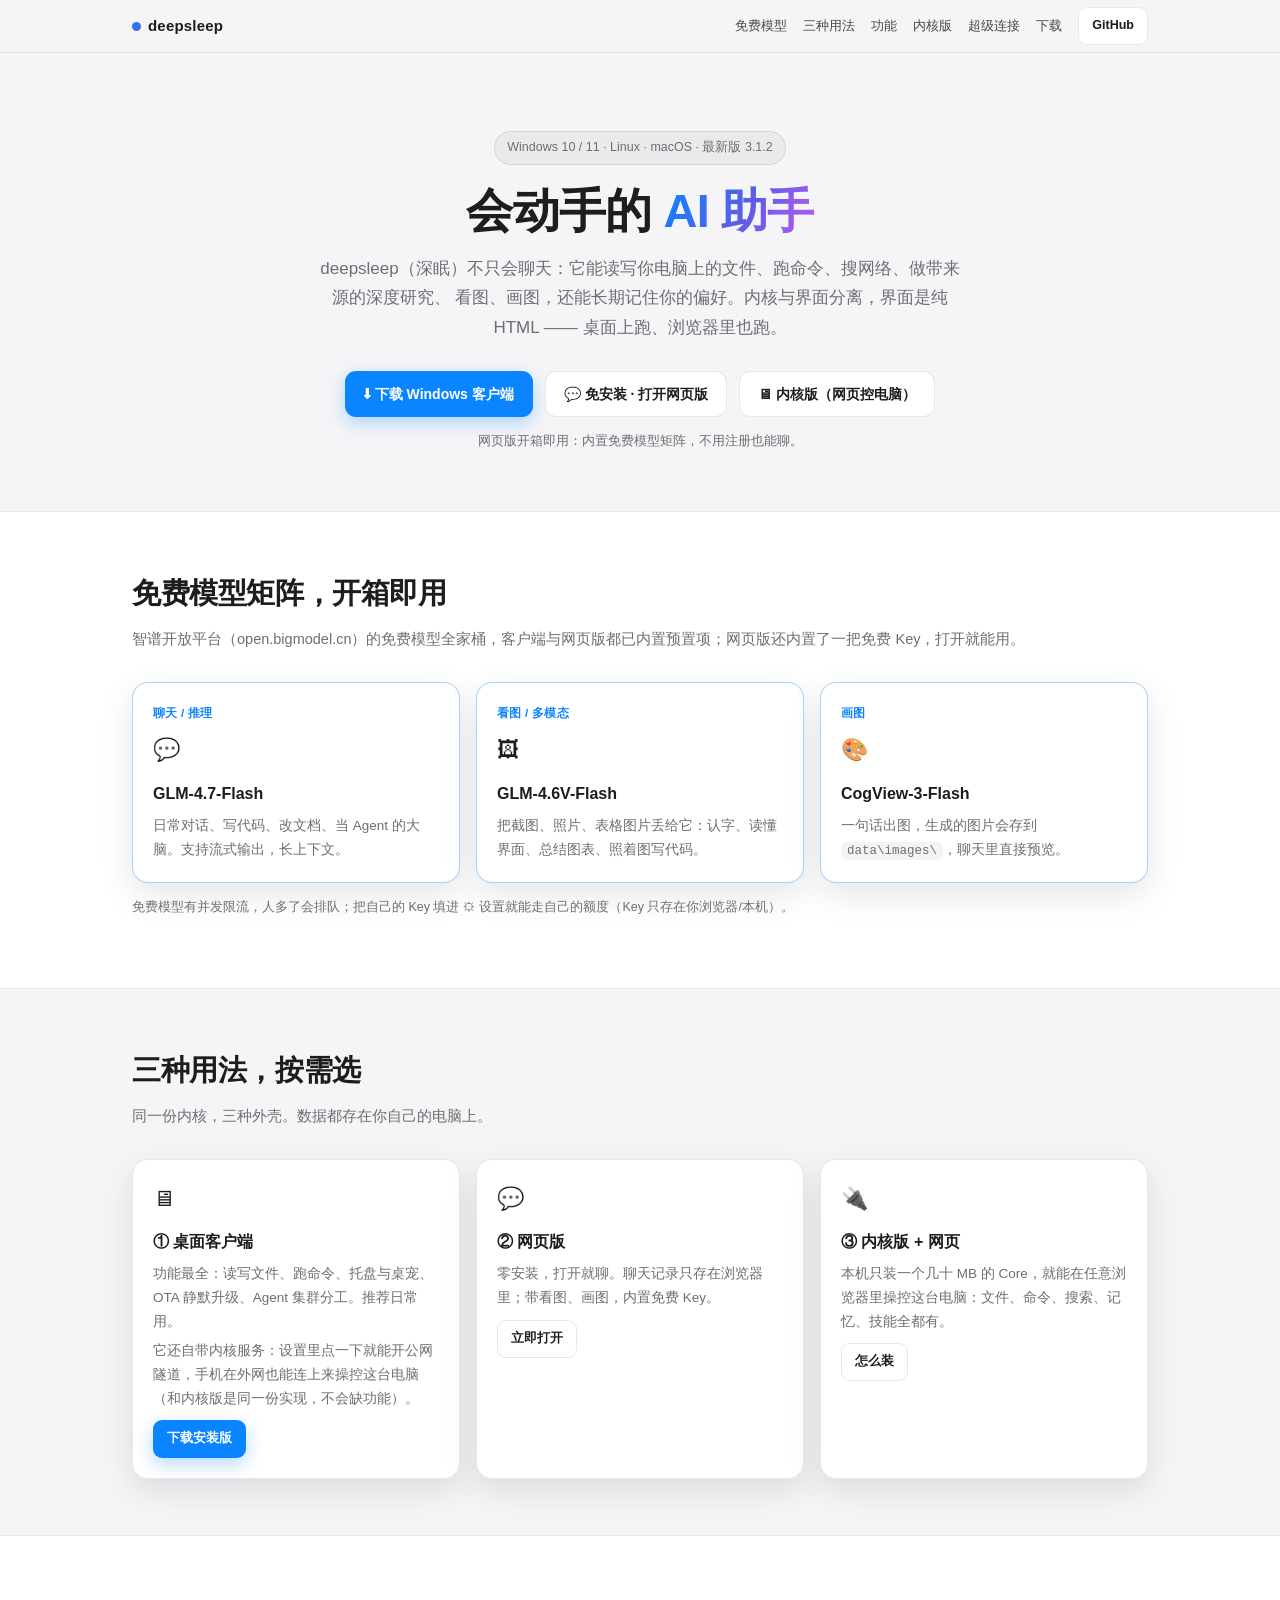
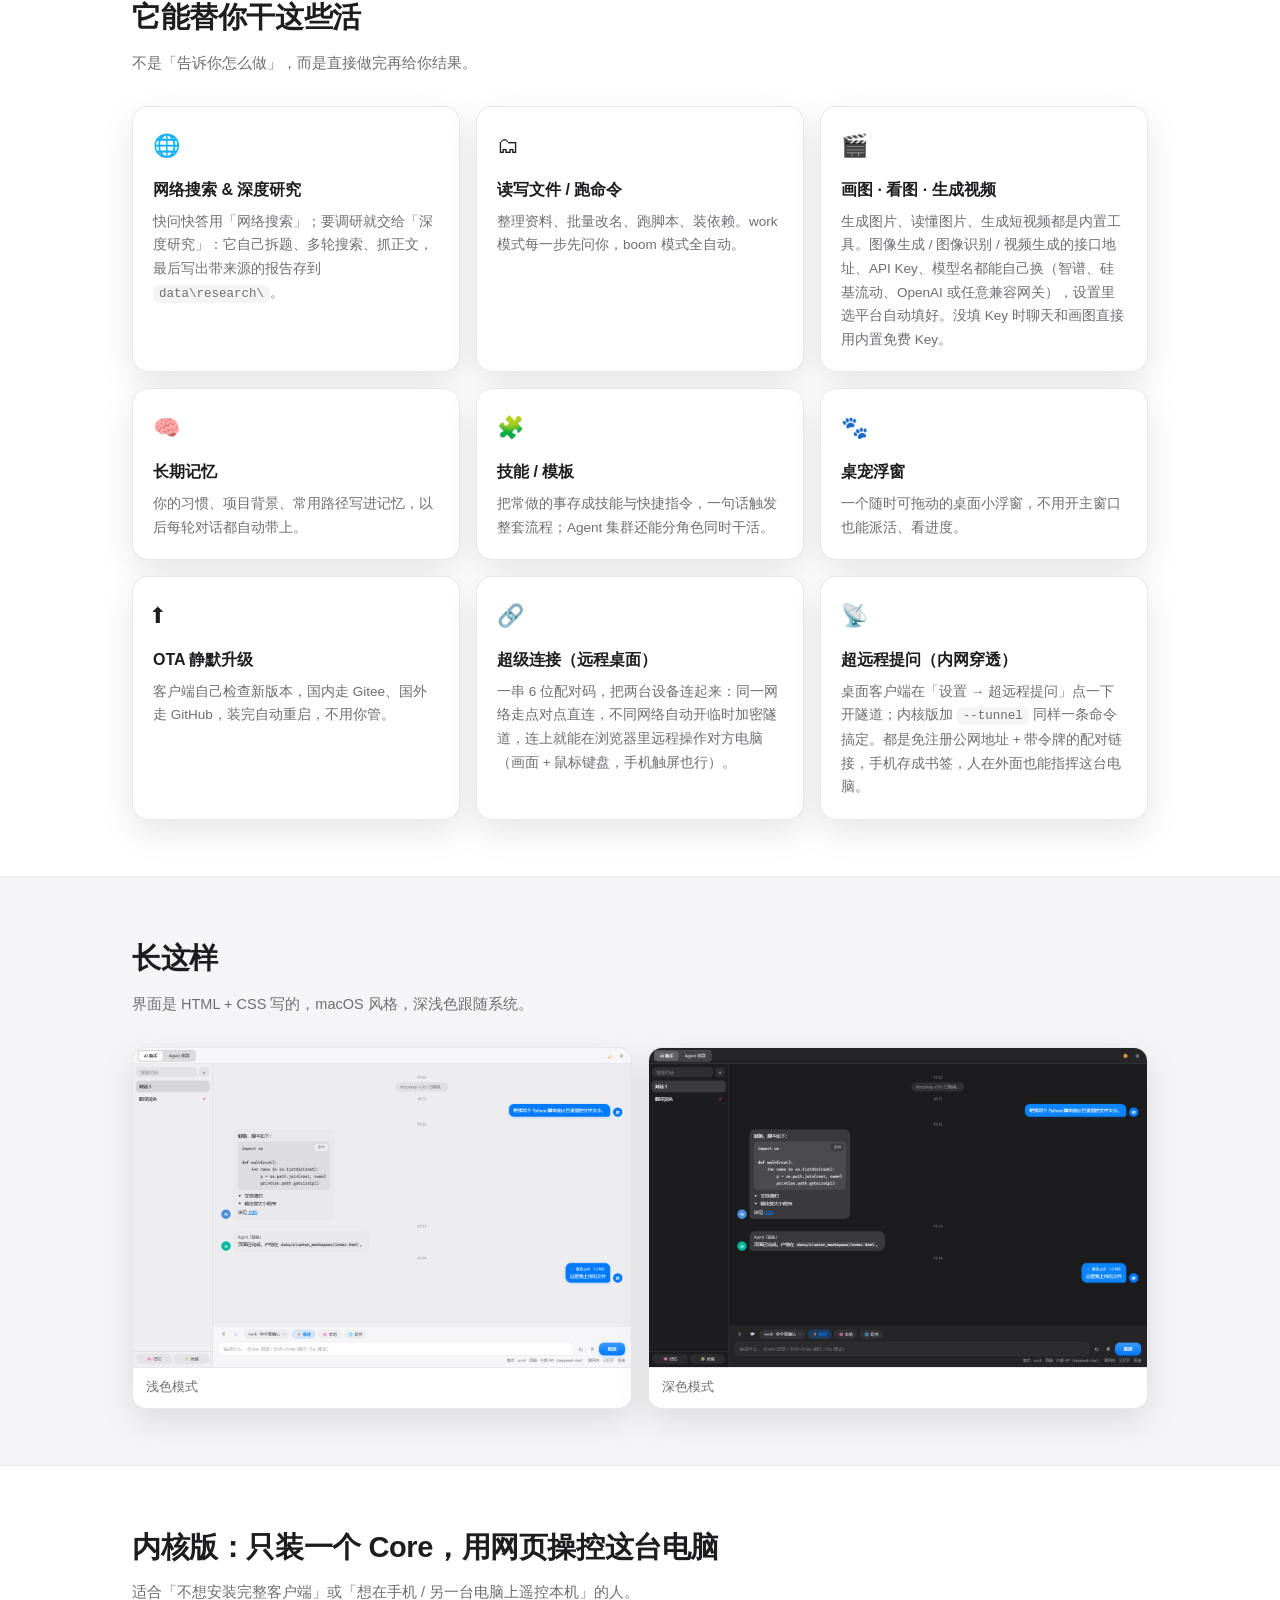
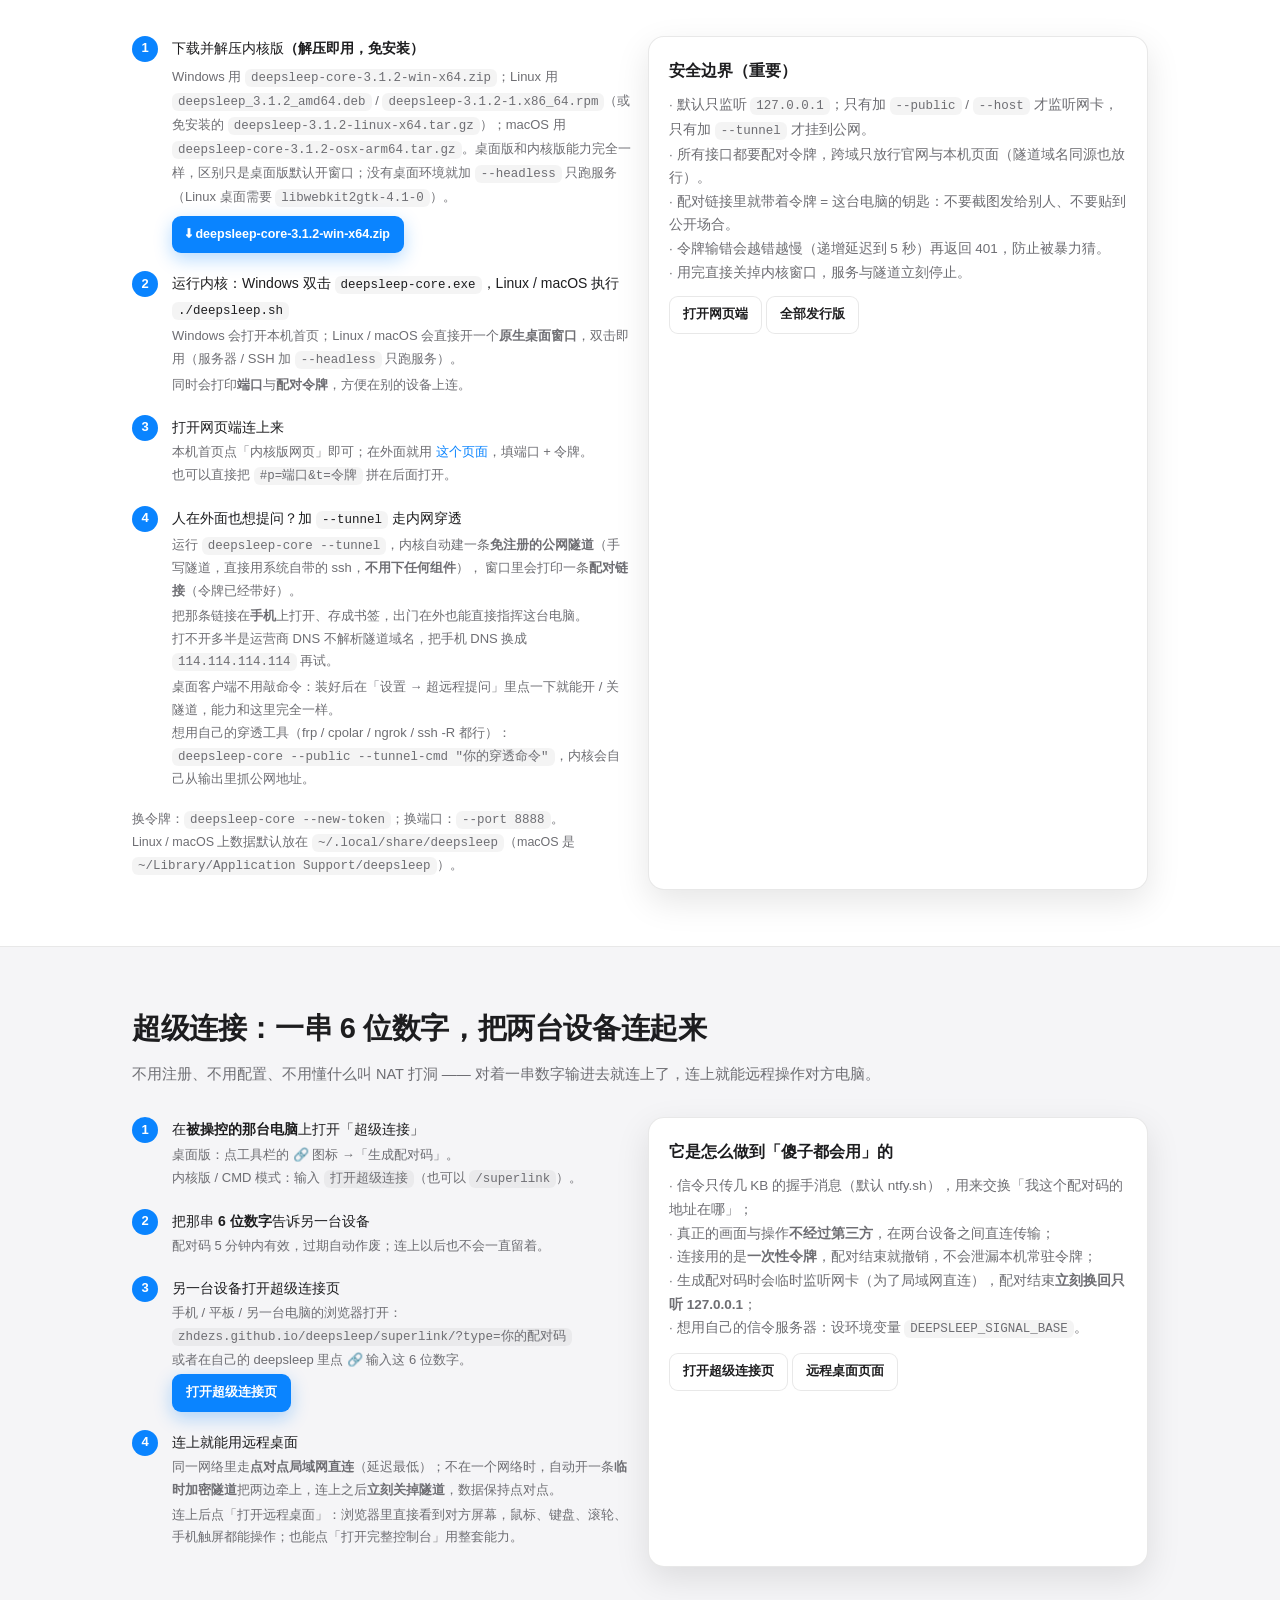
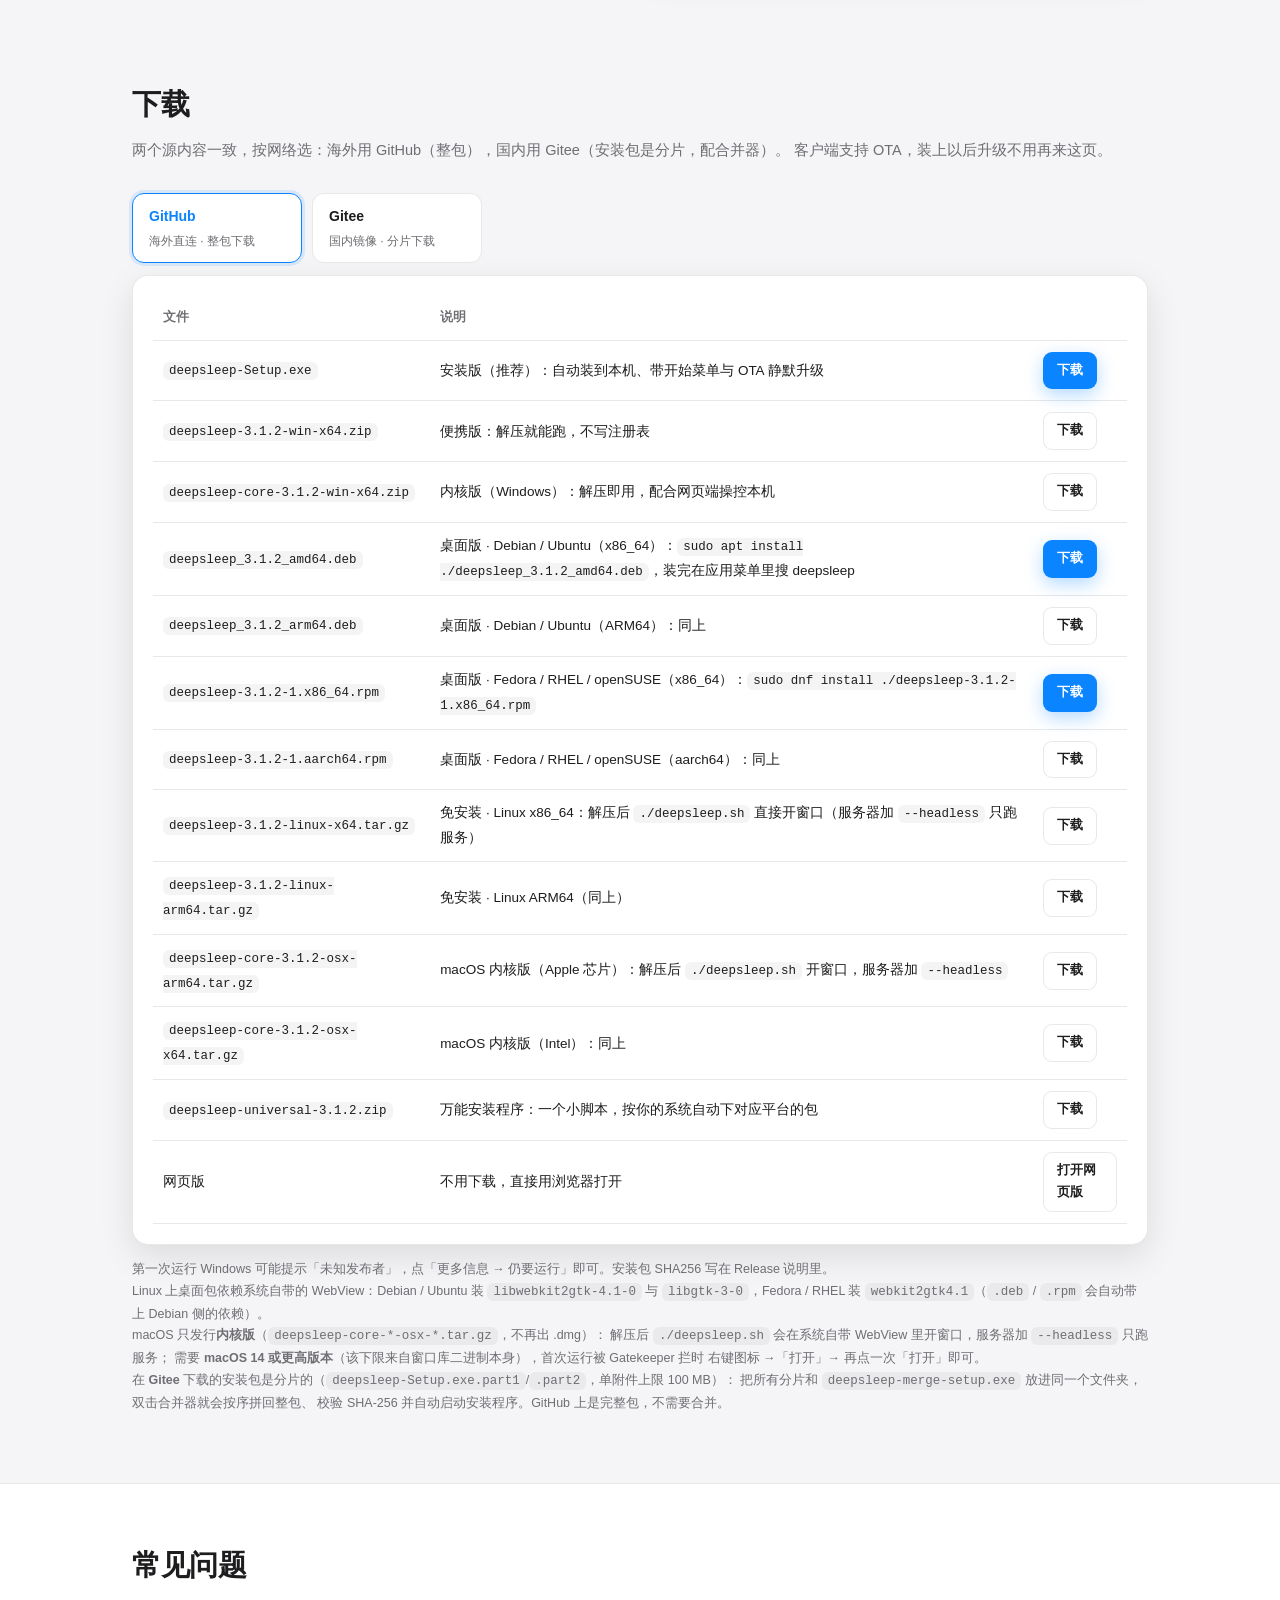
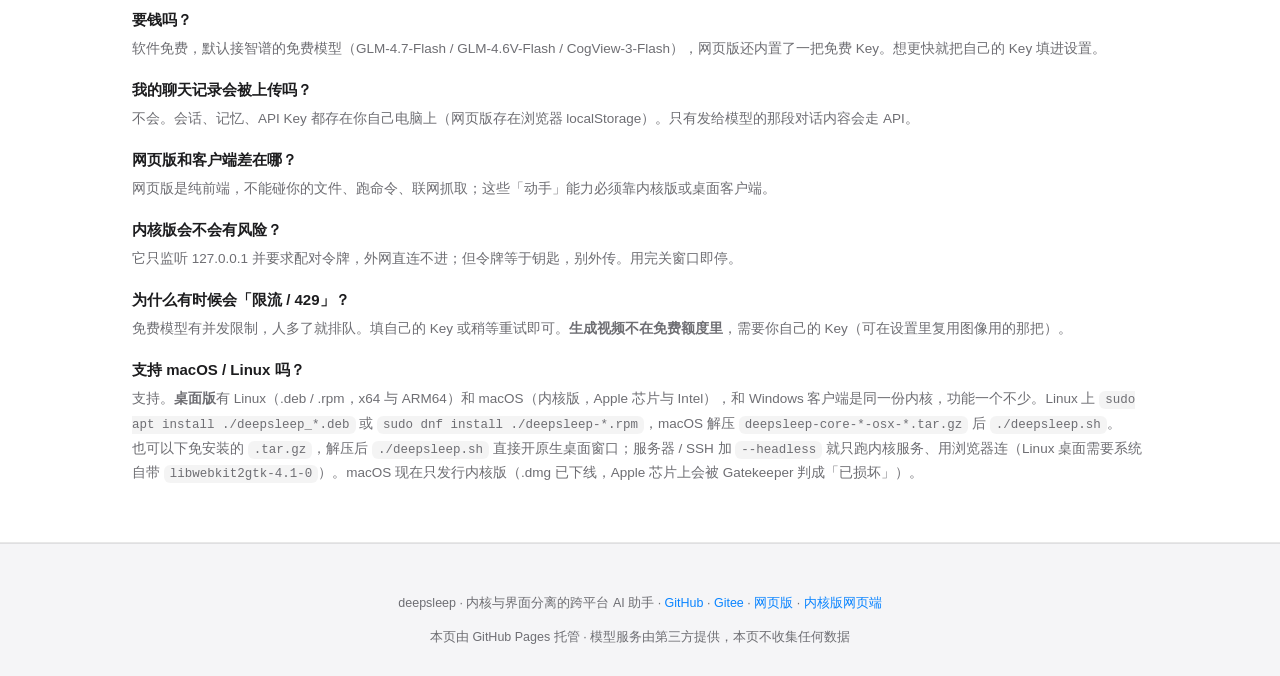
==== web/index.html @ 97fe242f "release: 3.1.2" ====
<!DOCTYPE html>
<html lang="zh-CN">
<head>
<meta charset="utf-8">
<meta name="viewport" content="width=device-width, initial-scale=1">
<title>deepsleep · 会动手的 AI 助手</title>
<meta name="description" content="deepsleep（深眠）—— 能读写文件、跑命令、搜网络、做深度研究、看图、画图的 Windows AI 助手。桌面客户端 / 免安装网页版 / 内核版控电脑，三种用法。">
<meta name="keywords" content="deepsleep,AI 助手,Agent,GLM-4.7-Flash,GLM-4.6V-Flash,CogView-3-Flash,免费大模型">
<link rel="icon" href="data:image/svg+xml,%3Csvg xmlns='http://www.w3.org/2000/svg' viewBox='0 0 32 32'%3E%3Ccircle cx='16' cy='16' r='13' fill='%230a84ff'/%3E%3C/svg%3E">
<meta property="og:title" content="deepsleep · 会动手的 AI 助手">
<meta property="og:description" content="桌面客户端 / 免安装网页版 / 内核版控电脑。内置免费模型矩阵：GLM-4.7-Flash 聊天、GLM-4.6V-Flash 看图、CogView-3-Flash 画图。">
<meta property="og:type" content="website">
</head>
<body>
<style>:root{
  --bg:#f5f5f7; --card:#ffffff; --fg:#1d1d1f; --muted:#6e6e73; --line:rgba(0,0,0,.09);
  --blue:#0a84ff; --blue2:#0071e3; --shadow:0 12px 34px rgba(0,0,0,.10); --hover:rgba(0,0,0,.045);
}
@media (prefers-color-scheme: dark){
  :root{ --bg:#000000; --card:#1c1c1e; --fg:#f5f5f7; --muted:#98989d; --line:rgba(255,255,255,.12);
         --shadow:0 14px 40px rgba(0,0,0,.55); --hover:rgba(255,255,255,.07); }
}
*{box-sizing:border-box}
html{scroll-behavior:smooth}
body{margin:0;background:var(--bg);color:var(--fg);
  font:15px/1.75 -apple-system,BlinkMacSystemFont,"SF Pro SC","PingFang SC","Segoe UI","Microsoft YaHei",sans-serif;
  -webkit-font-smoothing:antialiased}
a{color:var(--blue);text-decoration:none}
a:hover{text-decoration:underline}
.wrap{max-width:1060px;margin:0 auto;padding:0 22px}
nav{position:sticky;top:0;z-index:20;background:rgba(245,245,247,.78);backdrop-filter:saturate(180%) blur(20px);
  border-bottom:1px solid var(--line)}
@media (prefers-color-scheme: dark){nav{background:rgba(0,0,0,.72)}}
nav .wrap{display:flex;align-items:center;gap:16px;height:52px}
.logo{font-weight:700;letter-spacing:.2px;font-size:15px;display:flex;align-items:center;gap:7px}
.logo i{width:9px;height:9px;border-radius:50%;background:linear-gradient(135deg,#0a84ff,#5e5ce6);display:inline-block}
nav .sp{flex:1}
nav a.lnk{color:var(--fg);font-size:13px;opacity:.8}
nav a.lnk:hover{opacity:1;text-decoration:none}
.btn{display:inline-flex;align-items:center;gap:7px;padding:10px 18px;border-radius:11px;font-size:14px;font-weight:600;
  border:1px solid transparent;cursor:pointer;text-decoration:none!important}
.btn.pri{background:var(--blue);color:#fff;box-shadow:0 6px 18px rgba(10,132,255,.30)}
.btn.pri:hover{background:var(--blue2)}
.btn.gho{background:var(--card);color:var(--fg);border-color:var(--line)}
.btn.gho:hover{background:var(--hover)}
.btn.sm{padding:7px 13px;font-size:12.5px;border-radius:9px}
header.hero{padding:78px 0 58px;text-align:center}
.badge{display:inline-block;padding:5px 12px;border-radius:999px;background:var(--hover);color:var(--muted);font-size:12.5px;
  border:1px solid var(--line);margin-bottom:20px}
h1{font-size:47px;line-height:1.12;margin:0 0 16px;letter-spacing:-.8px}
h1 em{font-style:normal;background:linear-gradient(120deg,#0a84ff,#5e5ce6 55%,#bf5af2);-webkit-background-clip:text;
  background-clip:text;color:transparent}
.lead{font-size:17px;color:var(--muted);max-width:640px;margin:0 auto 28px}
.cta{display:flex;gap:12px;justify-content:center;flex-wrap:wrap}
.hint{margin-top:14px;font-size:12.5px;color:var(--muted)}
section{padding:56px 0}
section.alt{background:var(--card);border-top:1px solid var(--line);border-bottom:1px solid var(--line)}
h2{font-size:29px;margin:0 0 8px;letter-spacing:-.4px}
.sub{color:var(--muted);margin:0 0 30px;font-size:14.5px}
.grid{display:grid;gap:16px}
.g3{grid-template-columns:repeat(3,1fr)}
.g2{grid-template-columns:repeat(2,1fr)}
@media (max-width:820px){.g3,.g2{grid-template-columns:1fr}h1{font-size:33px}section{padding:40px 0}}
.card{background:var(--card);border:1px solid var(--line);border-radius:16px;padding:20px;box-shadow:var(--shadow)}
.card h3{margin:0 0 6px;font-size:16px}
.card p{margin:0;color:var(--muted);font-size:13.5px}
.card .tag{font-size:11.5px;color:var(--blue);font-weight:600;letter-spacing:.3px;display:block;margin-bottom:8px}
.ico{font-size:22px;display:block;margin-bottom:10px}
.free .card{border-color:rgba(10,132,255,.35)}
.step{display:flex;gap:14px;align-items:flex-start;margin-bottom:18px}
.step b.n{flex:0 0 26px;height:26px;border-radius:50%;background:var(--blue);color:#fff;font-size:13px;
  display:flex;align-items:center;justify-content:center}
.step div{font-size:14px}
.step p{margin:2px 0 0;color:var(--muted);font-size:13px}
.shots{display:grid;grid-template-columns:1fr 1fr;gap:16px}
@media (max-width:820px){.shots{grid-template-columns:1fr}}
.shots figure{margin:0;background:var(--card);border:1px solid var(--line);border-radius:14px;overflow:hidden;box-shadow:var(--shadow)}
.shots img{width:100%;display:block}
.shots figcaption{padding:9px 13px;font-size:12.5px;color:var(--muted);border-top:1px solid var(--line)}
dl.faq{margin:0}
dl.faq dt{font-weight:600;margin-top:16px}
dl.faq dd{margin:4px 0 0;color:var(--muted);font-size:13.5px}
footer{padding:36px 0 54px;color:var(--muted);font-size:12.5px;text-align:center;border-top:1px solid var(--line)}
code{font-family:ui-monospace,SFMono-Regular,Consolas,monospace;background:var(--hover);padding:2px 6px;border-radius:6px;font-size:12.5px}
table.dl{width:100%;border-collapse:collapse;font-size:13.5px}
table.dl td,table.dl th{text-align:left;padding:11px 10px;border-bottom:1px solid var(--line);vertical-align:middle}
table.dl th{color:var(--muted);font-weight:600;font-size:12.5px}
/* 下载源切换：GitHub / Gitee */
.srcpick{display:flex;gap:10px;margin:14px 0 12px;flex-wrap:wrap}
.srcpick .src{display:flex;flex-direction:column;gap:2px;padding:10px 16px;border:1px solid var(--line);
  border-radius:12px;cursor:pointer;background:var(--card,transparent);min-width:170px;transition:.15s}
.srcpick .src b{font-size:14px}
.srcpick .src span{font-size:12px;color:var(--muted)}
.srcpick .src.on{border-color:var(--blue,#007AFF);box-shadow:0 0 0 3px rgba(0,122,255,.12)}
.srcpick .src.on b{color:var(--blue,#007AFF)}</style>
</head>
<body>

<nav><div class="wrap">
  <span class="logo"><i></i>deepsleep</span>
  <span class="sp"></span>
  <a class="lnk" href="#free">免费模型</a>
  <a class="lnk" href="#ways">三种用法</a>
  <a class="lnk" href="#features">功能</a>
  <a class="lnk" href="#core">内核版</a>
  <a class="lnk" href="#superlink">超级连接</a>
  <a class="lnk" href="#download">下载</a>
  <a class="btn gho sm" href="https://github.com/zhdezs/deepsleep" target="_blank" rel="noreferrer">GitHub</a>
</div></nav>

<header class="hero"><div class="wrap">
  <div class="badge">Windows 10 / 11 · Linux · macOS · 最新版 3.1.2</div>
  <h1>会动手的 <em>AI 助手</em></h1>
  <p class="lead">deepsleep（深眠）不只会聊天：它能读写你电脑上的文件、跑命令、搜网络、做带来源的深度研究、
     看图、画图，还能长期记住你的偏好。内核与界面分离，界面是纯 HTML —— 桌面上跑、浏览器里也跑。</p>
  <div class="cta">
    <a class="btn pri" href="#download">⬇ 下载 Windows 客户端</a>
    <a class="btn gho" href="app/">💬 免安装 · 打开网页版</a>
    <a class="btn gho" href="#core">🖥 内核版（网页控电脑）</a>
  </div>
  <div class="hint">网页版开箱即用：内置免费模型矩阵，不用注册也能聊。</div>
</div></header>

<section id="free" class="alt"><div class="wrap">
  <h2>免费模型矩阵，开箱即用</h2>
  <p class="sub">智谱开放平台（open.bigmodel.cn）的免费模型全家桶，客户端与网页版都已内置预置项；网页版还内置了一把免费 Key，打开就能用。</p>
  <div class="grid g3 free">
    <div class="card"><span class="tag">聊天 / 推理</span><span class="ico">💬</span>
      <h3>GLM-4.7-Flash</h3>
      <p>日常对话、写代码、改文档、当 Agent 的大脑。支持流式输出，长上下文。</p></div>
    <div class="card"><span class="tag">看图 / 多模态</span><span class="ico">🖼</span>
      <h3>GLM-4.6V-Flash</h3>
      <p>把截图、照片、表格图片丢给它：认字、读懂界面、总结图表、照着图写代码。</p></div>
    <div class="card"><span class="tag">画图</span><span class="ico">🎨</span>
      <h3>CogView-3-Flash</h3>
      <p>一句话出图，生成的图片会存到 <code>data\images\</code>，聊天里直接预览。</p></div>
  </div>
  <p class="hint">免费模型有并发限流，人多了会排队；把自己的 Key 填进 ⚙ 设置就能走自己的额度（Key 只存在你浏览器/本机）。</p>
</div></section>

<section id="ways"><div class="wrap">
  <h2>三种用法，按需选</h2>
  <p class="sub">同一份内核，三种外壳。数据都存在你自己的电脑上。</p>
  <div class="grid g3">
    <div class="card"><span class="ico">🖥</span><h3>① 桌面客户端</h3>
      <p>功能最全：读写文件、跑命令、托盘与桌宠、OTA 静默升级、Agent 集群分工。推荐日常用。</p>
      <p style="margin-top:6px">它还自带内核服务：设置里点一下就能开公网隧道，手机在外网也能连上来操控这台电脑（和内核版是同一份实现，不会缺功能）。</p>
      <p style="margin-top:10px"><a class="btn pri sm" href="#download">下载安装版</a></p></div>
    <div class="card"><span class="ico">💬</span><h3>② 网页版</h3>
      <p>零安装，打开就聊。聊天记录只存在浏览器里；带看图、画图，内置免费 Key。</p>
      <p style="margin-top:10px"><a class="btn gho sm" href="app/">立即打开</a></p></div>
    <div class="card"><span class="ico">🔌</span><h3>③ 内核版 + 网页</h3>
      <p>本机只装一个几十 MB 的 Core，就能在任意浏览器里操控这台电脑：文件、命令、搜索、记忆、技能全都有。</p>
      <p style="margin-top:10px"><a class="btn gho sm" href="#core">怎么装</a></p></div>
  </div>
</div></section>

<section id="features" class="alt"><div class="wrap">
  <h2>它能替你干这些活</h2>
  <p class="sub">不是「告诉你怎么做」，而是直接做完再给你结果。</p>
  <div class="grid g3">
    <div class="card"><span class="ico">🌐</span><h3>网络搜索 &amp; 深度研究</h3>
      <p>快问快答用「网络搜索」；要调研就交给「深度研究」：它自己拆题、多轮搜索、抓正文，最后写出带来源的报告存到 <code>data\research\</code>。</p></div>
    <div class="card"><span class="ico">🗂</span><h3>读写文件 / 跑命令</h3>
      <p>整理资料、批量改名、跑脚本、装依赖。work 模式每一步先问你，boom 模式全自动。</p></div>
    <div class="card"><span class="ico">🎬</span><h3>画图 · 看图 · 生成视频</h3>
      <p>生成图片、读懂图片、生成短视频都是内置工具。图像生成 / 图像识别 / 视频生成的接口地址、API Key、模型名都能自己换（智谱、硅基流动、OpenAI 或任意兼容网关），设置里选平台自动填好。没填 Key 时聊天和画图直接用内置免费 Key。</p></div>
    <div class="card"><span class="ico">🧠</span><h3>长期记忆</h3>
      <p>你的习惯、项目背景、常用路径写进记忆，以后每轮对话都自动带上。</p></div>
    <div class="card"><span class="ico">🧩</span><h3>技能 / 模板</h3>
      <p>把常做的事存成技能与快捷指令，一句话触发整套流程；Agent 集群还能分角色同时干活。</p></div>
    <div class="card"><span class="ico">🐾</span><h3>桌宠浮窗</h3>
      <p>一个随时可拖动的桌面小浮窗，不用开主窗口也能派活、看进度。</p></div>
    <div class="card"><span class="ico">⬆</span><h3>OTA 静默升级</h3>
      <p>客户端自己检查新版本，国内走 Gitee、国外走 GitHub，装完自动重启，不用你管。</p></div>
    <div class="card"><span class="ico">🔗</span><h3>超级连接（远程桌面）</h3>
      <p>一串 6 位配对码，把两台设备连起来：同一网络走点对点直连，不同网络自动开临时加密隧道，连上就能在浏览器里远程操作对方电脑（画面 + 鼠标键盘，手机触屏也行）。</p></div>
    <div class="card"><span class="ico">📡</span><h3>超远程提问（内网穿透）</h3>
      <p>桌面客户端在「设置 → 超远程提问」点一下开隧道；内核版加 <code>--tunnel</code> 同样一条命令搞定。都是免注册公网地址 + 带令牌的配对链接，手机存成书签，人在外面也能指挥这台电脑。</p></div>
  </div>
</div></section>

<section id="shots"><div class="wrap">
  <h2>长这样</h2>
  <p class="sub">界面是 HTML + CSS 写的，macOS 风格，深浅色跟随系统。</p>
  <div class="shots">
    <figure><img src="assets/site-light.png" alt="deepsleep 浅色界面" loading="lazy"><figcaption>浅色模式</figcaption></figure>
    <figure><img src="assets/site-dark.png" alt="deepsleep 深色界面" loading="lazy"><figcaption>深色模式</figcaption></figure>
  </div>
</div></section>

<section id="core" class="alt"><div class="wrap">
  <h2>内核版：只装一个 Core，用网页操控这台电脑</h2>
  <p class="sub">适合「不想安装完整客户端」或「想在手机 / 另一台电脑上遥控本机」的人。</p>
  <div class="grid g2">
    <div>
      <div class="step"><b class="n">1</b><div>下载并解压内核版<strong>（解压即用，免安装）</strong>
        <p class="hint" style="margin:6px 0">Windows 用 <code>deepsleep-core-3.1.2-win-x64.zip</code>；Linux 用 <code>deepsleep_3.1.2_amd64.deb</code> / <code>deepsleep-3.1.2-1.x86_64.rpm</code>（或免安装的 <code>deepsleep-3.1.2-linux-x64.tar.gz</code>）；macOS 用 <code>deepsleep-core-3.1.2-osx-arm64.tar.gz</code>。桌面版和内核版能力完全一样，区别只是桌面版默认开窗口；没有桌面环境就加 <code>--headless</code> 只跑服务（Linux 桌面需要 <code>libwebkit2gtk-4.1-0</code>）。</p>
        <p><a class="btn pri sm" href="https://github.com/zhdezs/deepsleep/releases/latest/download/deepsleep-core-3.1.2-win-x64.zip" target="_blank" rel="noreferrer">⬇ deepsleep-core-3.1.2-win-x64.zip</a></p></div></div>
      <div class="step"><b class="n">2</b><div>运行内核：Windows 双击 <code>deepsleep-core.exe</code>，Linux / macOS 执行 <code>./deepsleep.sh</code>
        <p>Windows 会打开本机首页；Linux / macOS 会直接开一个<strong>原生桌面窗口</strong>，双击即用（服务器 / SSH 加 <code>--headless</code> 只跑服务）。</p>
        <p>同时会打印<strong>端口</strong>与<strong>配对令牌</strong>，方便在别的设备上连。</p></div></div>
      <div class="step"><b class="n">3</b><div>打开网页端连上来
        <p>本机首页点「内核版网页」即可；在外面就用 <a href="core/">这个页面</a>，填端口 + 令牌。<br>
           也可以直接把 <code>#p=端口&amp;t=令牌</code> 拼在后面打开。</p></div></div>
      <div class="step"><b class="n">4</b><div>人在外面也想提问？加 <code>--tunnel</code> 走内网穿透
        <p>运行 <code>deepsleep-core --tunnel</code>，内核自动建一条<strong>免注册的公网隧道</strong>（手写隧道，直接用系统自带的 ssh，<strong>不用下任何组件</strong>），
           窗口里会打印一条<strong>配对链接</strong>（令牌已经带好）。</p>
        <p>把那条链接在<strong>手机</strong>上打开、存成书签，出门在外也能直接指挥这台电脑。<br>
           打不开多半是运营商 DNS 不解析隧道域名，把手机 DNS 换成 <code>114.114.114.114</code> 再试。</p>
        <p class="hint">桌面客户端不用敲命令：装好后在「设置 → 超远程提问」里点一下就能开 / 关隧道，能力和这里完全一样。<br>
           想用自己的穿透工具（frp / cpolar / ngrok / ssh -R 都行）：<br>
           <code>deepsleep-core --public --tunnel-cmd "你的穿透命令"</code>，内核会自己从输出里抓公网地址。</p></div></div>
      <p class="hint">换令牌：<code>deepsleep-core --new-token</code>；换端口：<code>--port 8888</code>。<br>
         Linux / macOS 上数据默认放在 <code>~/.local/share/deepsleep</code>（macOS 是 <code>~/Library/Application Support/deepsleep</code>）。</p>
    </div>
    <div class="card">
      <h3>安全边界（重要）</h3>
      <p style="margin-top:8px">· 默认只监听 <code>127.0.0.1</code>；只有加 <code>--public</code> / <code>--host</code> 才监听网卡，只有加 <code>--tunnel</code> 才挂到公网。<br>
         · 所有接口都要配对令牌，跨域只放行官网与本机页面（隧道域名同源也放行）。<br>
         · 配对链接里就带着令牌 = 这台电脑的钥匙：不要截图发给别人、不要贴到公开场合。<br>
         · 令牌输错会越错越慢（递增延迟到 5 秒）再返回 401，防止被暴力猜。<br>
         · 用完直接关掉内核窗口，服务与隧道立刻停止。</p>
      <p style="margin-top:12px"><a class="btn gho sm" href="core/">打开网页端</a>
         <a class="btn gho sm" href="https://github.com/zhdezs/deepsleep/releases" target="_blank" rel="noreferrer">全部发行版</a></p>
    </div>
  </div>
</div></section>

<section id="superlink"><div class="wrap">
  <h2>超级连接：一串 6 位数字，把两台设备连起来</h2>
  <p class="sub">不用注册、不用配置、不用懂什么叫 NAT 打洞 —— 对着一串数字输进去就连上了，连上就能远程操作对方电脑。</p>
  <div class="grid g2">
    <div>
      <div class="step"><b class="n">1</b><div>在<strong>被操控的那台电脑</strong>上打开「超级连接」
        <p>桌面版：点工具栏的 <strong>🔗</strong> 图标 →「生成配对码」。<br>
           内核版 / CMD 模式：输入 <code>打开超级连接</code>（也可以 <code>/superlink</code>）。</p></div></div>
      <div class="step"><b class="n">2</b><div>把那串 <strong>6 位数字</strong>告诉另一台设备
        <p>配对码 5 分钟内有效，过期自动作废；连上以后也不会一直留着。</p></div></div>
      <div class="step"><b class="n">3</b><div>另一台设备打开超级连接页
        <p>手机 / 平板 / 另一台电脑的浏览器打开：<br>
           <code>zhdezs.github.io/deepsleep/superlink/?type=你的配对码</code><br>
           或者在自己的 deepsleep 里点 🔗 输入这 6 位数字。</p>
        <p><a class="btn pri sm" href="superlink/">打开超级连接页</a></p></div></div>
      <div class="step"><b class="n">4</b><div>连上就能用远程桌面
        <p>同一网络里走<strong>点对点局域网直连</strong>（延迟最低）；不在一个网络时，自动开一条<strong>临时加密隧道</strong>把两边牵上，连上之后<strong>立刻关掉隧道</strong>，数据保持点对点。</p>
        <p>连上后点「打开远程桌面」：浏览器里直接看到对方屏幕，鼠标、键盘、滚轮、手机触屏都能操作；也能点「打开完整控制台」用整套能力。</p></div></div>
    </div>
    <div class="card">
      <h3>它是怎么做到「傻子都会用」的</h3>
      <p style="margin-top:8px">· 信令只传几 KB 的握手消息（默认 ntfy.sh），用来交换「我这个配对码的地址在哪」；<br>
         · 真正的画面与操作<strong>不经过第三方</strong>，在两台设备之间直连传输；<br>
         · 连接用的是<strong>一次性令牌</strong>，配对结束就撤销，不会泄漏本机常驻令牌；<br>
         · 生成配对码时会临时监听网卡（为了局域网直连），配对结束<strong>立刻换回只听 127.0.0.1</strong>；<br>
         · 想用自己的信令服务器：设环境变量 <code>DEEPSLEEP_SIGNAL_BASE</code>。</p>
      <p style="margin-top:12px"><a class="btn gho sm" href="superlink/">打开超级连接页</a>
         <a class="btn gho sm" href="core/rd.html">远程桌面页面</a></p>
    </div>
  </div>
</div></section>

<section id="download"><div class="wrap">
  <h2>下载</h2>
  <p class="sub">两个源内容一致，按网络选：海外用 GitHub（整包），国内用 Gitee（安装包是分片，配合并器）。
     客户端支持 OTA，装上以后升级不用再来这页。</p>

  <div class="srcpick">
    <label class="src on" data-src="gh"><b>GitHub</b><span>海外直连 · 整包下载</span></label>
    <label class="src" data-src="gitee"><b>Gitee</b><span>国内镜像 · 分片下载</span></label>
  </div>

  <div class="card" id="dlGh">
  <table class="dl">
    <tr><th>文件</th><th>说明</th><th></th></tr>
    <tr><td><code>deepsleep-Setup.exe</code></td><td>安装版（推荐）：自动装到本机、带开始菜单与 OTA 静默升级</td>
        <td><a class="btn pri sm" href="https://github.com/zhdezs/deepsleep/releases/latest/download/deepsleep-Setup.exe">下载</a></td></tr>
    <tr><td><code>deepsleep-3.1.2-win-x64.zip</code></td><td>便携版：解压就能跑，不写注册表</td>
        <td><a class="btn gho sm" href="https://github.com/zhdezs/deepsleep/releases/latest/download/deepsleep-3.1.2-win-x64.zip">下载</a></td></tr>
    <tr><td><code>deepsleep-core-3.1.2-win-x64.zip</code></td><td>内核版（Windows）：解压即用，配合网页端操控本机</td>
        <td><a class="btn gho sm" href="https://github.com/zhdezs/deepsleep/releases/latest/download/deepsleep-core-3.1.2-win-x64.zip">下载</a></td></tr>
    <tr><td><code>deepsleep_3.1.2_amd64.deb</code></td><td>桌面版 · Debian / Ubuntu（x86_64）：<code>sudo apt install ./deepsleep_3.1.2_amd64.deb</code>，装完在应用菜单里搜 deepsleep</td>
        <td><a class="btn pri sm" href="https://github.com/zhdezs/deepsleep/releases/latest/download/deepsleep_3.1.2_amd64.deb">下载</a></td></tr>
    <tr><td><code>deepsleep_3.1.2_arm64.deb</code></td><td>桌面版 · Debian / Ubuntu（ARM64）：同上</td>
        <td><a class="btn gho sm" href="https://github.com/zhdezs/deepsleep/releases/latest/download/deepsleep_3.1.2_arm64.deb">下载</a></td></tr>
    <tr><td><code>deepsleep-3.1.2-1.x86_64.rpm</code></td><td>桌面版 · Fedora / RHEL / openSUSE（x86_64）：<code>sudo dnf install ./deepsleep-3.1.2-1.x86_64.rpm</code></td>
        <td><a class="btn pri sm" href="https://github.com/zhdezs/deepsleep/releases/latest/download/deepsleep-3.1.2-1.x86_64.rpm">下载</a></td></tr>
    <tr><td><code>deepsleep-3.1.2-1.aarch64.rpm</code></td><td>桌面版 · Fedora / RHEL / openSUSE（aarch64）：同上</td>
        <td><a class="btn gho sm" href="https://github.com/zhdezs/deepsleep/releases/latest/download/deepsleep-3.1.2-1.aarch64.rpm">下载</a></td></tr>
    <tr><td><code>deepsleep-3.1.2-linux-x64.tar.gz</code></td><td>免安装 · Linux x86_64：解压后 <code>./deepsleep.sh</code> 直接开窗口（服务器加 <code>--headless</code> 只跑服务）</td>
        <td><a class="btn gho sm" href="https://github.com/zhdezs/deepsleep/releases/latest/download/deepsleep-3.1.2-linux-x64.tar.gz">下载</a></td></tr>
    <tr><td><code>deepsleep-3.1.2-linux-arm64.tar.gz</code></td><td>免安装 · Linux ARM64（同上）</td>
        <td><a class="btn gho sm" href="https://github.com/zhdezs/deepsleep/releases/latest/download/deepsleep-3.1.2-linux-arm64.tar.gz">下载</a></td></tr>
    <tr><td><code>deepsleep-core-3.1.2-osx-arm64.tar.gz</code></td><td>macOS 内核版（Apple 芯片）：解压后 <code>./deepsleep.sh</code> 开窗口，服务器加 <code>--headless</code></td>
        <td><a class="btn gho sm" href="https://github.com/zhdezs/deepsleep/releases/latest/download/deepsleep-core-3.1.2-osx-arm64.tar.gz">下载</a></td></tr>
    <tr><td><code>deepsleep-core-3.1.2-osx-x64.tar.gz</code></td><td>macOS 内核版（Intel）：同上</td>
        <td><a class="btn gho sm" href="https://github.com/zhdezs/deepsleep/releases/latest/download/deepsleep-core-3.1.2-osx-x64.tar.gz">下载</a></td></tr>
    <tr><td><code>deepsleep-universal-3.1.2.zip</code></td><td>万能安装程序：一个小脚本，按你的系统自动下对应平台的包</td>
        <td><a class="btn gho sm" href="https://github.com/zhdezs/deepsleep/releases/latest/download/deepsleep-universal-3.1.2.zip">下载</a></td></tr>
    <tr><td>网页版</td><td>不用下载，直接用浏览器打开</td>
        <td><a class="btn gho sm" href="app/">打开网页版</a></td></tr>
  </table>
  </div>

  <div class="card" id="dlGitee" hidden>
  <table class="dl">
    <tr><th>文件</th><th>说明</th><th></th></tr>
    <tr><td><code>deepsleep-Setup.exe.part1</code><br><code>deepsleep-Setup.exe.part2</code></td><td>安装版（推荐）：Gitee 单附件上限 100 MB，安装包被切成 2 片。<strong>两片都要下</strong>，和下面的合并器放同一个文件夹，双击合并器即可拼回整包并自动安装</td>
        <td><a class="btn pri sm" href="https://gitee.com/zhdezs/deepsleep/releases/download/v3.1.2/deepsleep-Setup.exe.part1">下载 part1</a><br><a class="btn pri sm" style="margin-top:6px" href="https://gitee.com/zhdezs/deepsleep/releases/download/v3.1.2/deepsleep-Setup.exe.part2">下载 part2</a></td></tr>
    <tr><td><code>deepsleep-merge-setup.exe</code></td><td>分片合并器（<strong>必下</strong>）：校验 SHA-256、拼回 <code>deepsleep-Setup.exe</code> 后自动启动安装</td>
        <td><a class="btn pri sm" href="https://gitee.com/zhdezs/deepsleep/releases/download/v3.1.2/deepsleep-merge-setup.exe">下载</a></td></tr>
    <tr><td><code>deepsleep-3.1.2-win-x64.zip</code></td><td>便携版：解压就能跑，不写注册表</td>
        <td><a class="btn gho sm" href="https://gitee.com/zhdezs/deepsleep/releases/download/v3.1.2/deepsleep-3.1.2-win-x64.zip">下载</a></td></tr>
    <tr><td><code>deepsleep-core-3.1.2-win-x64.zip</code></td><td>内核版（Windows）：解压即用，配合网页端操控本机</td>
        <td><a class="btn gho sm" href="https://gitee.com/zhdezs/deepsleep/releases/download/v3.1.2/deepsleep-core-3.1.2-win-x64.zip">下载</a></td></tr>
    <tr><td><code>deepsleep_3.1.2_amd64.deb</code></td><td>桌面版 · Debian / Ubuntu（x86_64）：<code>sudo apt install ./deepsleep_3.1.2_amd64.deb</code>，装完在应用菜单里搜 deepsleep</td>
        <td><a class="btn pri sm" href="https://gitee.com/zhdezs/deepsleep/releases/download/v3.1.2/deepsleep_3.1.2_amd64.deb">下载</a></td></tr>
    <tr><td><code>deepsleep_3.1.2_arm64.deb</code></td><td>桌面版 · Debian / Ubuntu（ARM64）：同上</td>
        <td><a class="btn gho sm" href="https://gitee.com/zhdezs/deepsleep/releases/download/v3.1.2/deepsleep_3.1.2_arm64.deb">下载</a></td></tr>
    <tr><td><code>deepsleep-3.1.2-1.x86_64.rpm</code></td><td>桌面版 · Fedora / RHEL / openSUSE（x86_64）：<code>sudo dnf install ./deepsleep-3.1.2-1.x86_64.rpm</code></td>
        <td><a class="btn pri sm" href="https://gitee.com/zhdezs/deepsleep/releases/download/v3.1.2/deepsleep-3.1.2-1.x86_64.rpm">下载</a></td></tr>
    <tr><td><code>deepsleep-3.1.2-1.aarch64.rpm</code></td><td>桌面版 · Fedora / RHEL / openSUSE（aarch64）：同上</td>
        <td><a class="btn gho sm" href="https://gitee.com/zhdezs/deepsleep/releases/download/v3.1.2/deepsleep-3.1.2-1.aarch64.rpm">下载</a></td></tr>
    <tr><td><code>deepsleep-3.1.2-linux-x64.tar.gz</code></td><td>免安装 · Linux x86_64：解压后 <code>./deepsleep.sh</code> 直接开窗口（服务器加 <code>--headless</code> 只跑服务）</td>
        <td><a class="btn gho sm" href="https://gitee.com/zhdezs/deepsleep/releases/download/v3.1.2/deepsleep-3.1.2-linux-x64.tar.gz">下载</a></td></tr>
    <tr><td><code>deepsleep-3.1.2-linux-arm64.tar.gz</code></td><td>免安装 · Linux ARM64（同上）</td>
        <td><a class="btn gho sm" href="https://gitee.com/zhdezs/deepsleep/releases/download/v3.1.2/deepsleep-3.1.2-linux-arm64.tar.gz">下载</a></td></tr>
    <tr><td><code>deepsleep-core-3.1.2-osx-arm64.tar.gz</code></td><td>macOS 内核版（Apple 芯片）：解压后 <code>./deepsleep.sh</code> 开窗口，服务器加 <code>--headless</code></td>
        <td><a class="btn gho sm" href="https://gitee.com/zhdezs/deepsleep/releases/download/v3.1.2/deepsleep-core-3.1.2-osx-arm64.tar.gz">下载</a></td></tr>
    <tr><td><code>deepsleep-core-3.1.2-osx-x64.tar.gz</code></td><td>macOS 内核版（Intel）：同上</td>
        <td><a class="btn gho sm" href="https://gitee.com/zhdezs/deepsleep/releases/download/v3.1.2/deepsleep-core-3.1.2-osx-x64.tar.gz">下载</a></td></tr>
    <tr><td>网页版</td><td>不用下载，直接用浏览器打开</td>
        <td><a class="btn gho sm" href="app/">打开网页版</a></td></tr>
  </table>
  </div>
  <p class="hint">第一次运行 Windows 可能提示「未知发布者」，点「更多信息 → 仍要运行」即可。安装包 SHA256 写在 Release 说明里。<br>
      Linux 上桌面包依赖系统自带的 WebView：Debian / Ubuntu 装 <code>libwebkit2gtk-4.1-0</code> 与 <code>libgtk-3-0</code>，Fedora / RHEL 装 <code>webkit2gtk4.1</code>（<code>.deb</code> / <code>.rpm</code> 会自动带上 Debian 侧的依赖）。<br>
      macOS 只发行<strong>内核版</strong>（<code>deepsleep-core-*-osx-*.tar.gz</code>，不再出 .dmg）：
      解压后 <code>./deepsleep.sh</code> 会在系统自带 WebView 里开窗口，服务器加 <code>--headless</code> 只跑服务；
      需要 <strong>macOS 14 或更高版本</strong>（该下限来自窗口库二进制本身），首次运行被 Gatekeeper 拦时
      右键图标 →「打开」→ 再点一次「打开」即可。<br>
      在 <strong>Gitee</strong> 下载的安装包是分片的（<code>deepsleep-Setup.exe.part1</code>/<code>.part2</code>，单附件上限 100 MB）：
      把所有分片和 <code>deepsleep-merge-setup.exe</code> 放进同一个文件夹，双击合并器就会按序拼回整包、
      校验 SHA-256 并自动启动安装程序。GitHub 上是完整包，不需要合并。</p>
</div></section>

<section id="faq" class="alt"><div class="wrap">
  <h2>常见问题</h2>
  <dl class="faq">
    <dt>要钱吗？</dt>
    <dd>软件免费，默认接智谱的免费模型（GLM-4.7-Flash / GLM-4.6V-Flash / CogView-3-Flash），网页版还内置了一把免费 Key。想更快就把自己的 Key 填进设置。</dd>
    <dt>我的聊天记录会被上传吗？</dt>
    <dd>不会。会话、记忆、API Key 都存在你自己电脑上（网页版存在浏览器 localStorage）。只有发给模型的那段对话内容会走 API。</dd>
    <dt>网页版和客户端差在哪？</dt>
    <dd>网页版是纯前端，不能碰你的文件、跑命令、联网抓取；这些「动手」能力必须靠内核版或桌面客户端。</dd>
    <dt>内核版会不会有风险？</dt>
    <dd>它只监听 127.0.0.1 并要求配对令牌，外网直连不进；但令牌等于钥匙，别外传。用完关窗口即停。</dd>
    <dt>为什么有时候会「限流 / 429」？</dt>
    <dd>免费模型有并发限制，人多了就排队。填自己的 Key 或稍等重试即可。<strong>生成视频不在免费额度里</strong>，需要你自己的 Key（可在设置里复用图像用的那把）。</dd>
    <dt>支持 macOS / Linux 吗？</dt>
    <dd>支持。<strong>桌面版</strong>有 Linux（.deb / .rpm，x64 与 ARM64）和 macOS（内核版，Apple 芯片与 Intel），和 Windows 客户端是同一份内核，功能一个不少。Linux 上 <code>sudo apt install ./deepsleep_*.deb</code> 或 <code>sudo dnf install ./deepsleep-*.rpm</code>，macOS 解压 <code>deepsleep-core-*-osx-*.tar.gz</code> 后 <code>./deepsleep.sh</code>。<br>
      也可以下免安装的 <code>.tar.gz</code>，解压后 <code>./deepsleep.sh</code> 直接开原生桌面窗口；服务器 / SSH 加 <code>--headless</code> 就只跑内核服务、用浏览器连（Linux 桌面需要系统自带 <code>libwebkit2gtk-4.1-0</code>）。macOS 现在只发行内核版（.dmg 已下线，Apple 芯片上会被 Gatekeeper 判成「已损坏」）。</dd>
  </dl>
</div></section>

<footer>
  <p>deepsleep · 内核与界面分离的跨平台 AI 助手 ·
     <a href="https://github.com/zhdezs/deepsleep" target="_blank" rel="noreferrer">GitHub</a> ·
     <a href="https://gitee.com/zhdezs/deepsleep" target="_blank" rel="noreferrer">Gitee</a> ·
     <a href="app/">网页版</a> · <a href="core/">内核版网页端</a></p>
  <p>本页由 GitHub Pages 托管 · 模型服务由第三方提供，本页不收集任何数据</p>
</footer>
<script>
(function(){
  var picks = document.querySelectorAll('.srcpick .src');
  var gh = document.getElementById('dlGh'), gt = document.getElementById('dlGitee');
  if (!picks.length || !gh || !gt) return;
  function pick(src){
    for (var i=0;i<picks.length;i++) picks[i].classList.toggle('on', picks[i].dataset.src === src);
    gh.hidden = src !== 'gh';
    gt.hidden = src !== 'gitee';
    try { localStorage.setItem('ds.dlsrc', src); } catch(e){}
  }
  for (var i=0;i<picks.length;i++) picks[i].addEventListener('click', function(){ pick(this.dataset.src); });
  var saved = 'gh';
  try { saved = localStorage.getItem('ds.dlsrc') || 'gh'; } catch(e){}
  pick(saved === 'gitee' ? 'gitee' : 'gh');
})();
</script>
</body>
</html>
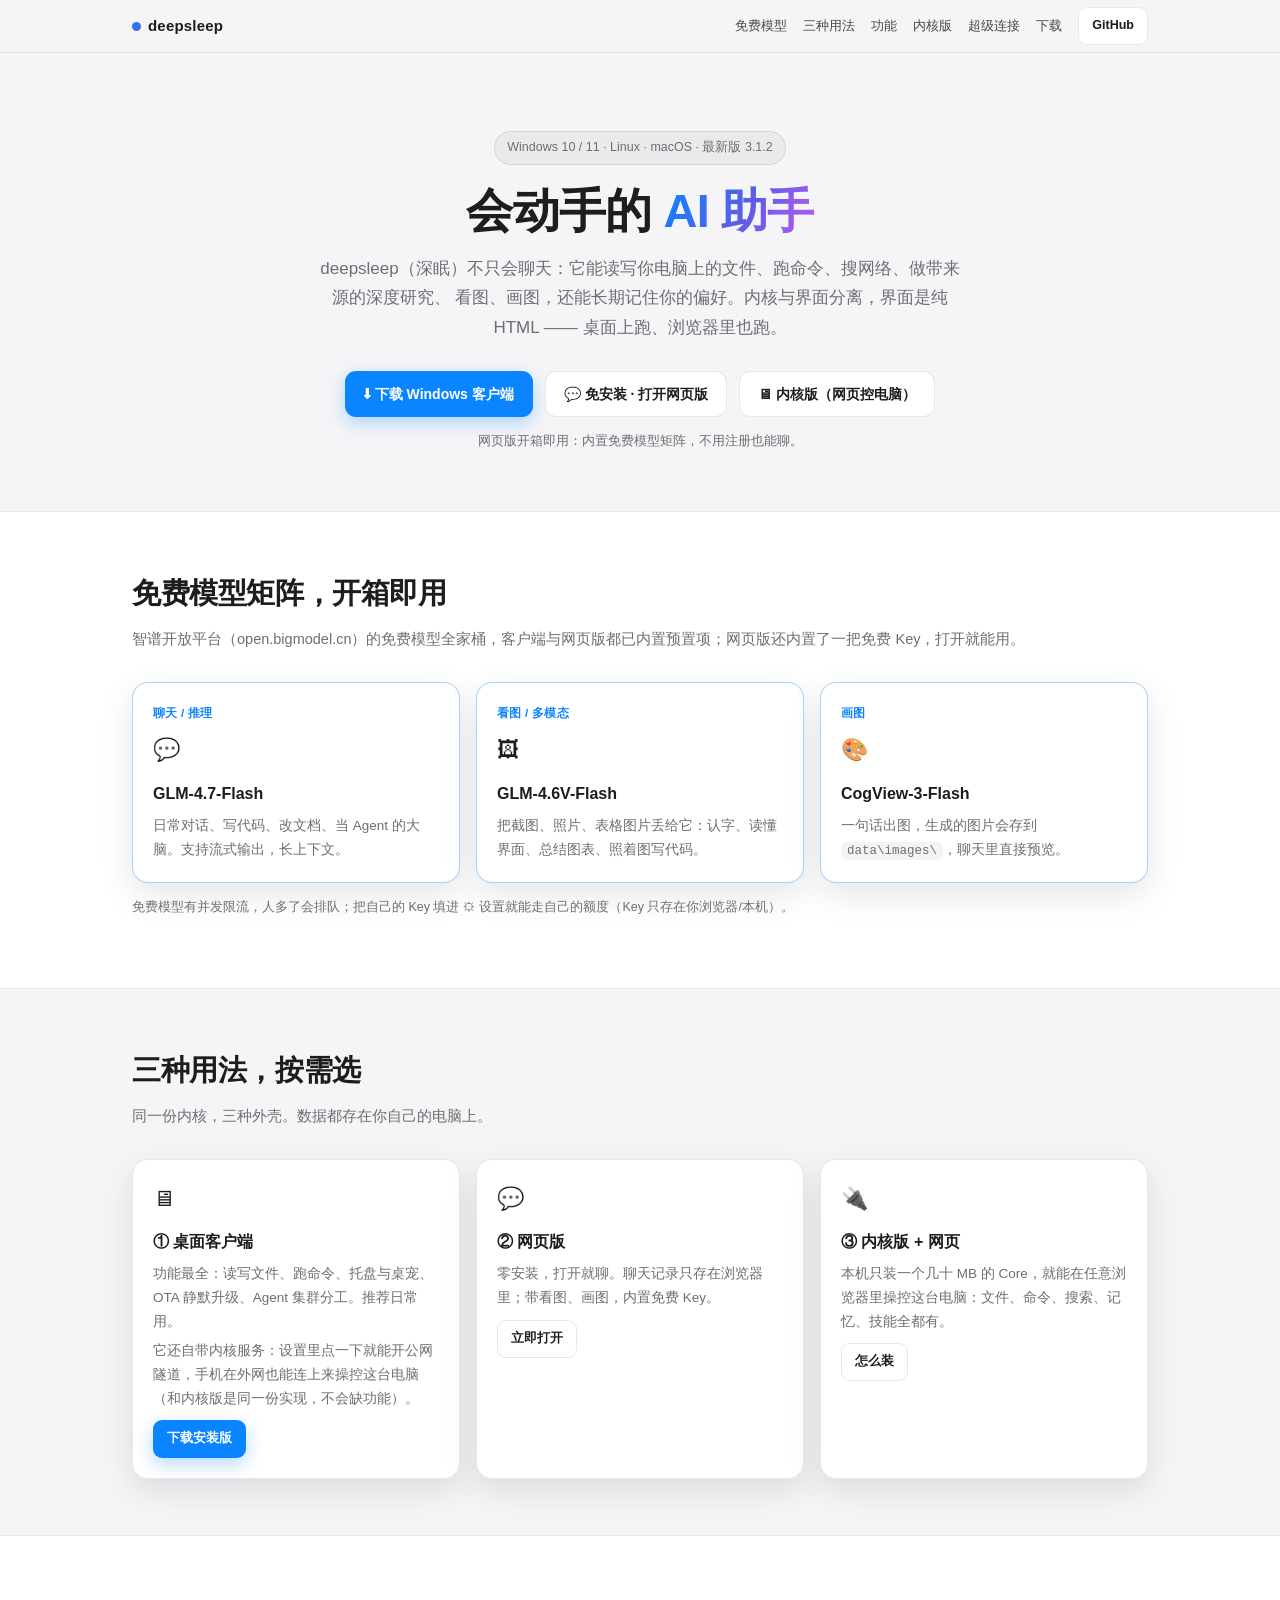
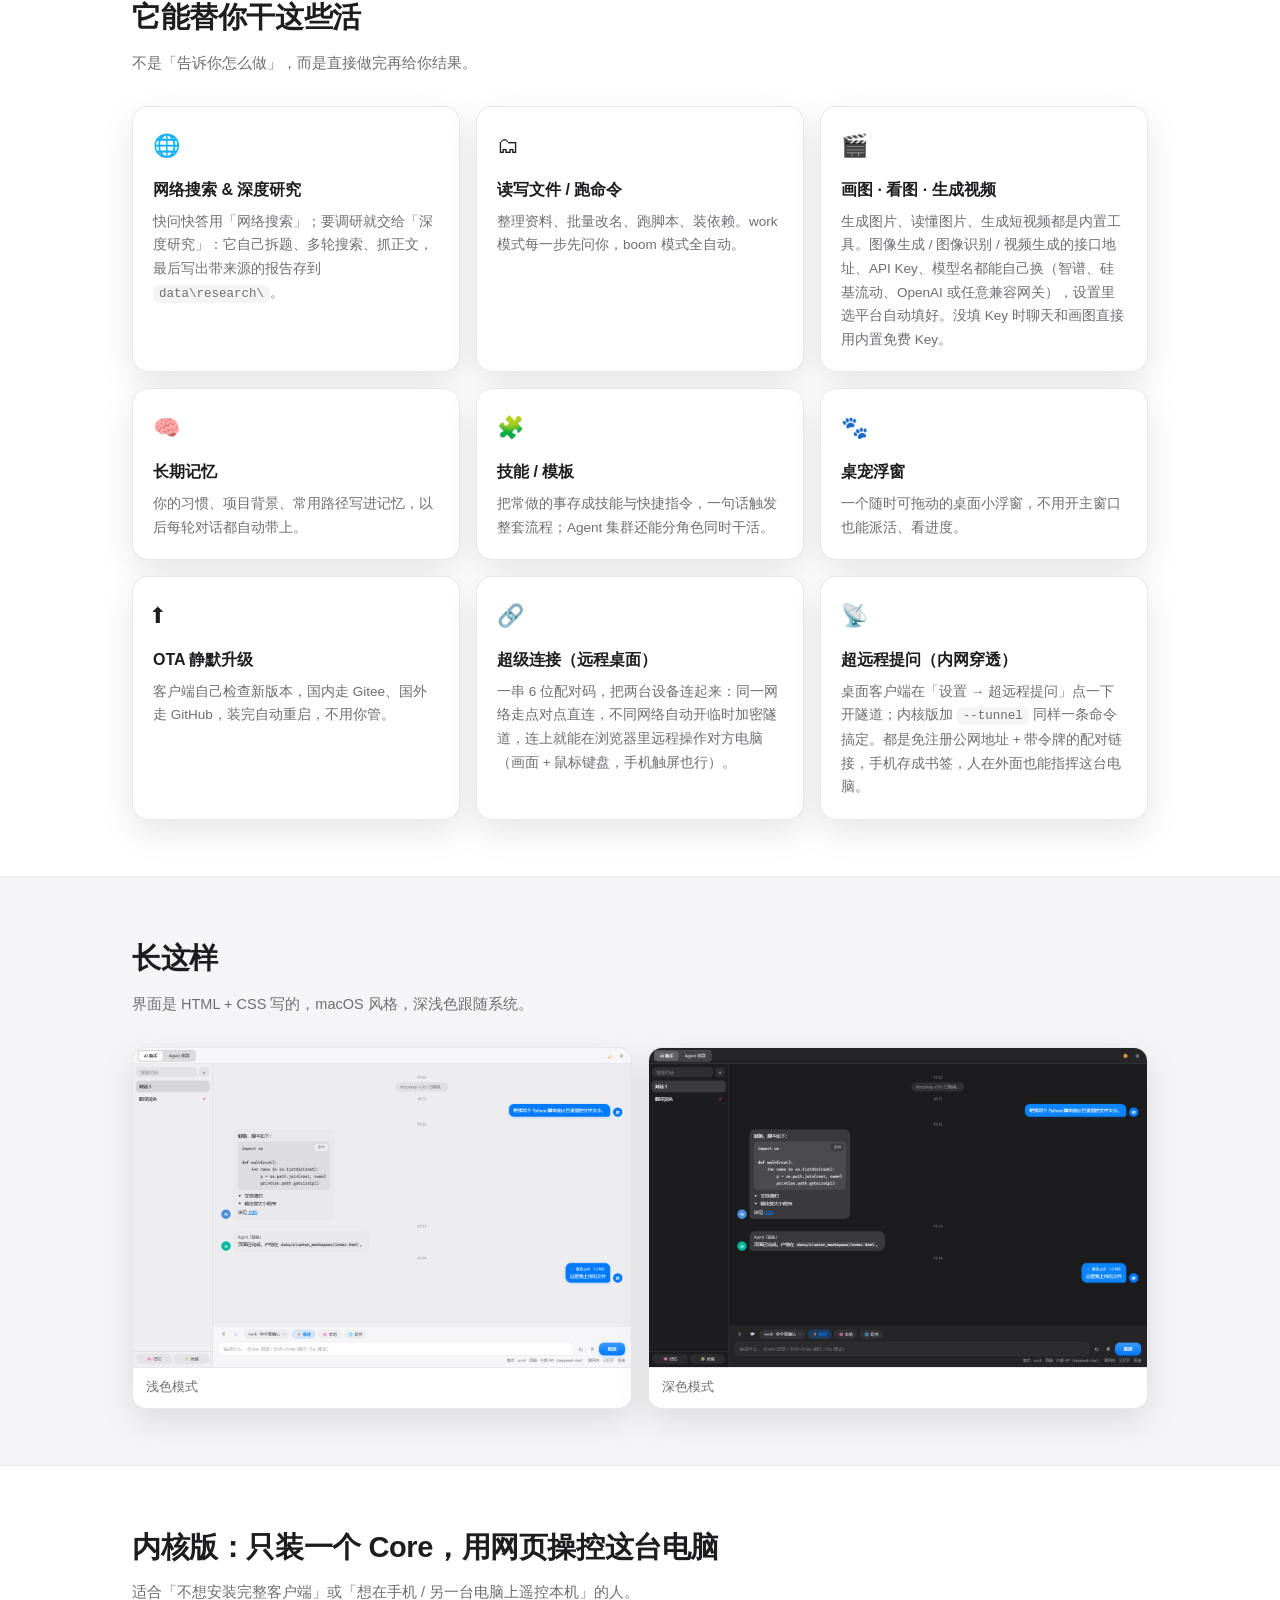
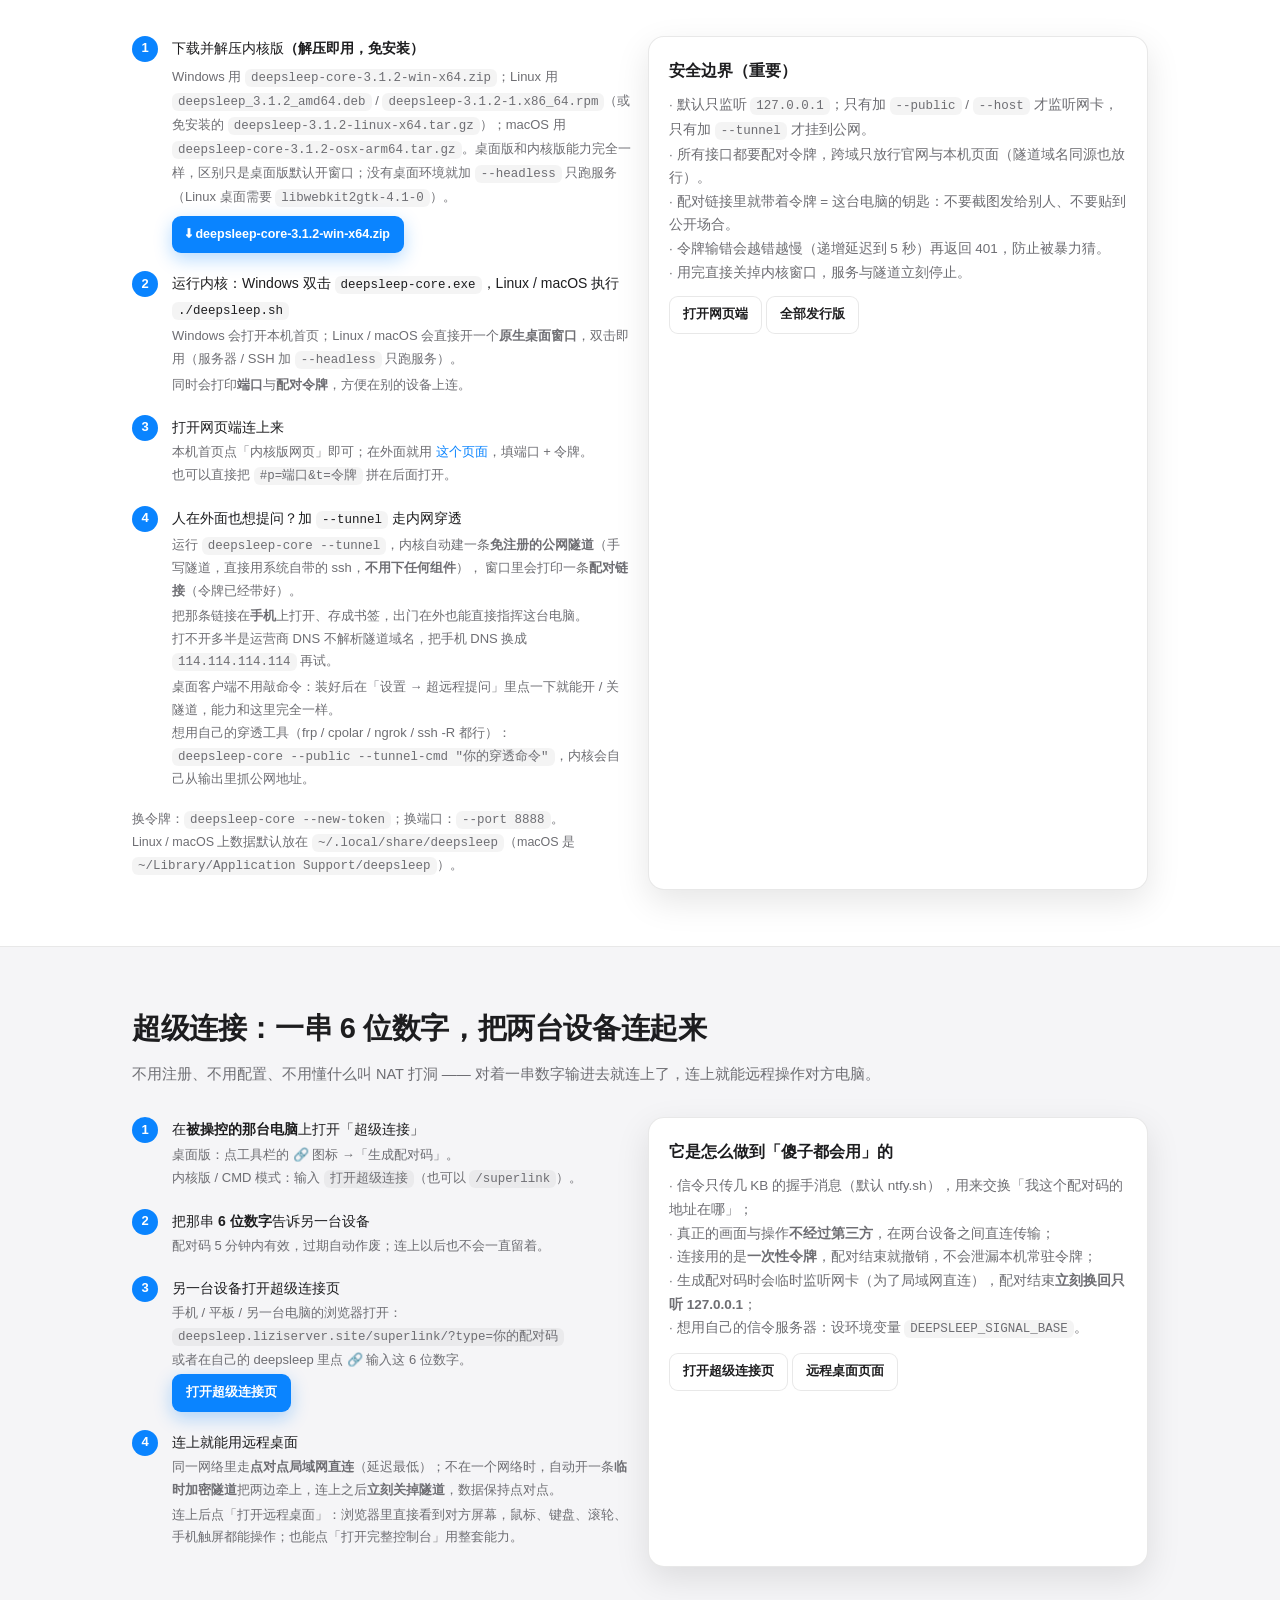
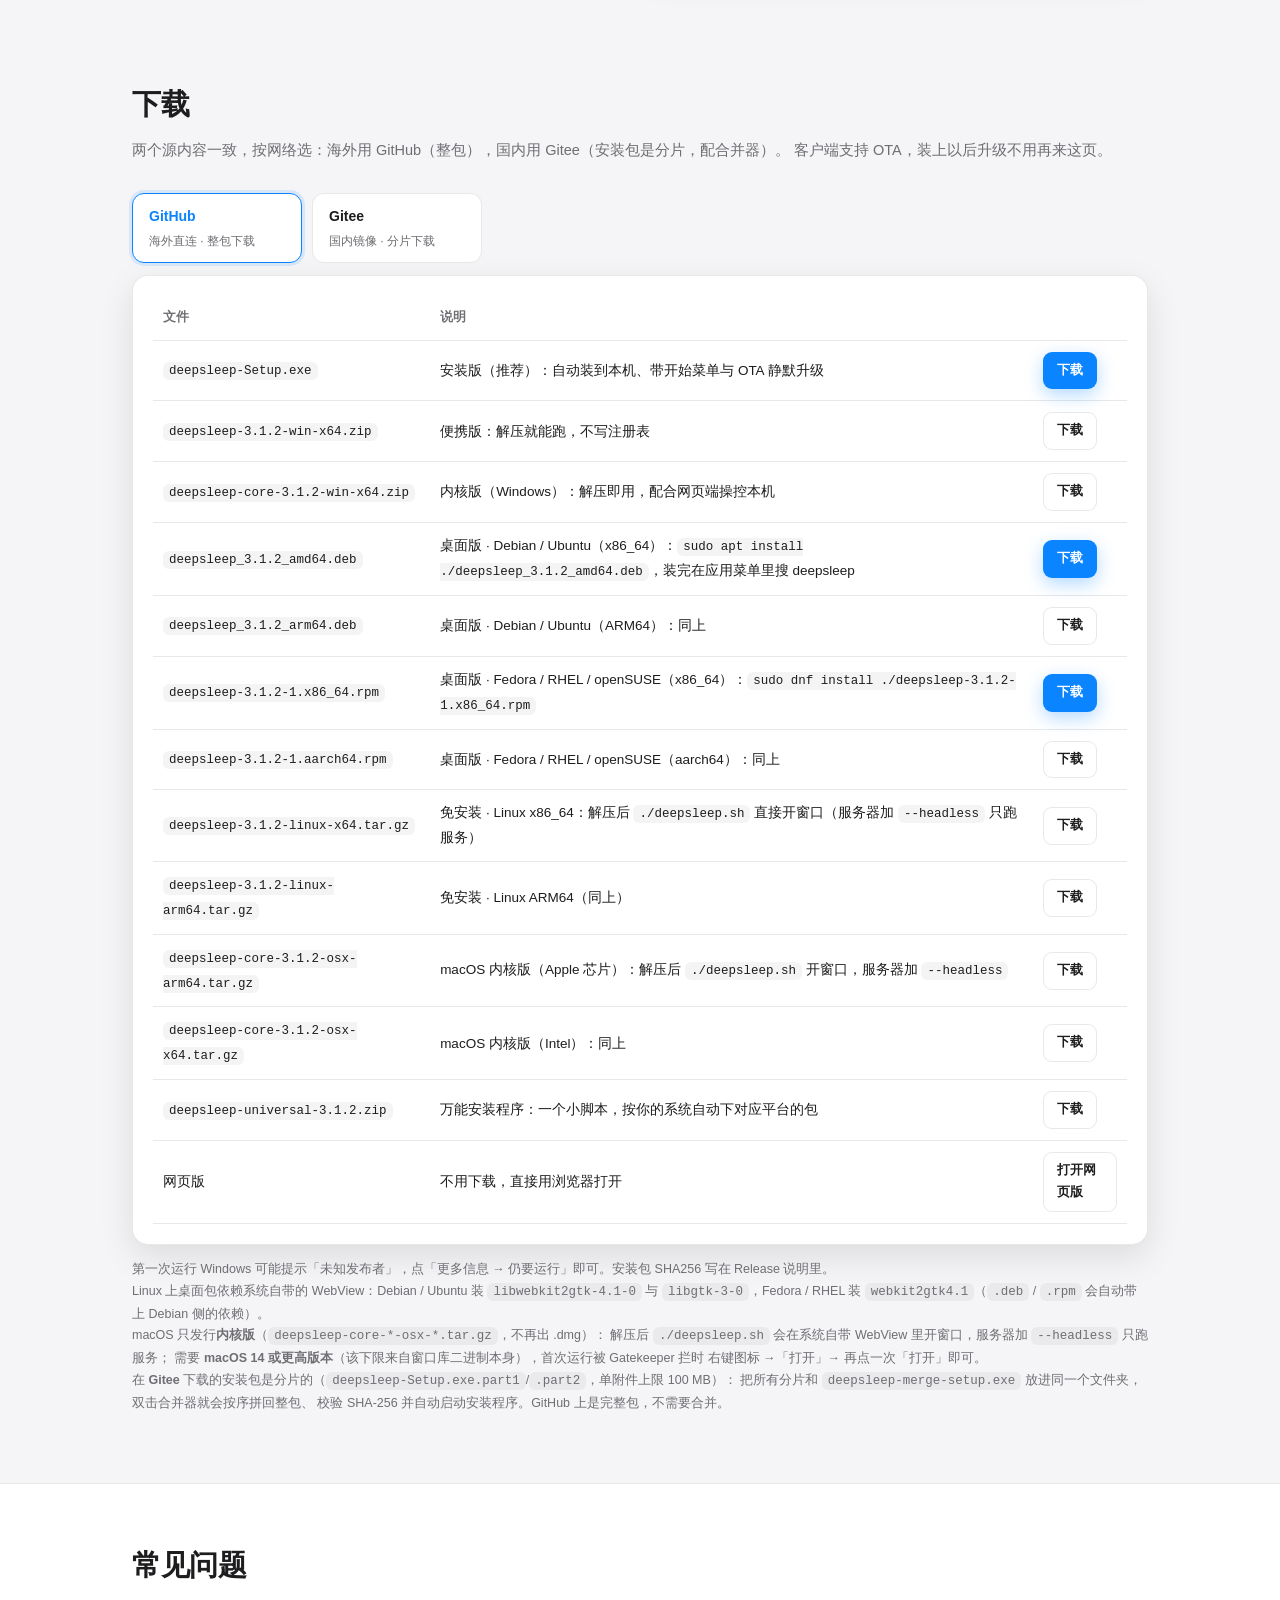
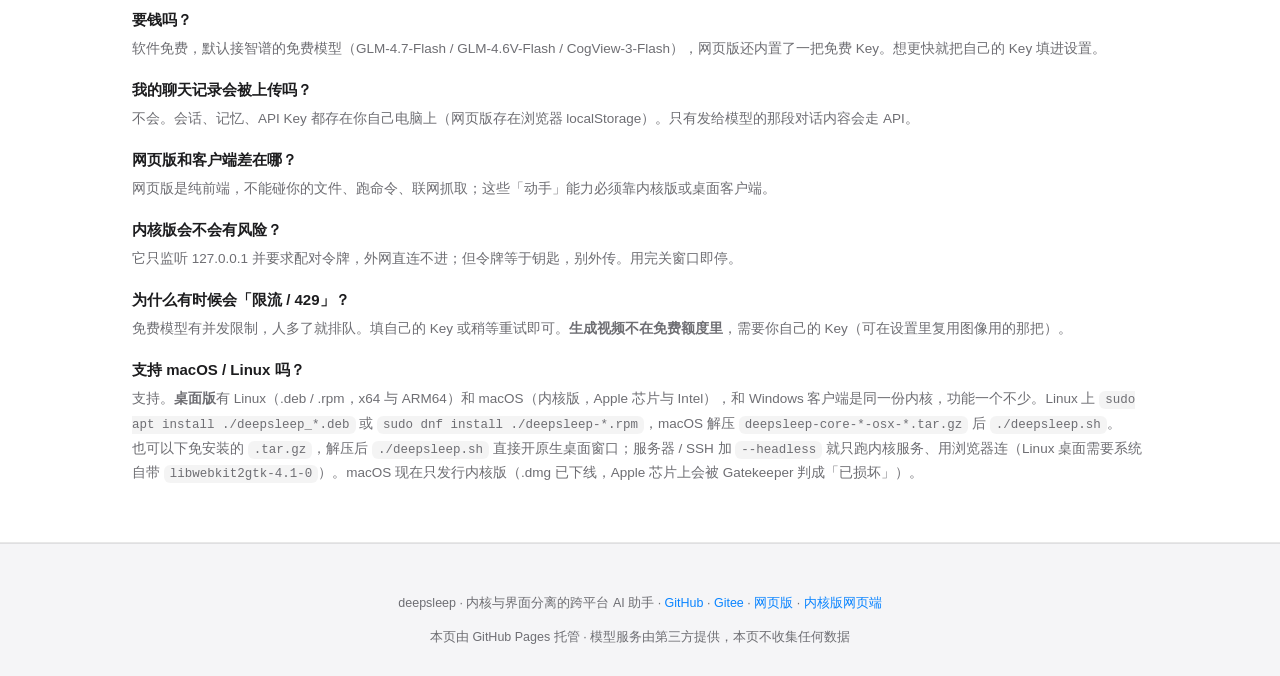
==== commit 3804f496: "release: 3.1.2" ====
--- a/web/index.html
+++ b/web/index.html
@@ -239,7 +239,7 @@
         <p>配对码 5 分钟内有效，过期自动作废；连上以后也不会一直留着。</p></div></div>
       <div class="step"><b class="n">3</b><div>另一台设备打开超级连接页
         <p>手机 / 平板 / 另一台电脑的浏览器打开：<br>
-           <code>zhdezs.github.io/deepsleep/superlink/?type=你的配对码</code><br>
+           <code>deepsleep.liziserver.site/superlink/?type=你的配对码</code><br>
            或者在自己的 deepsleep 里点 🔗 输入这 6 位数字。</p>
         <p><a class="btn pri sm" href="superlink/">打开超级连接页</a></p></div></div>
       <div class="step"><b class="n">4</b><div>连上就能用远程桌面
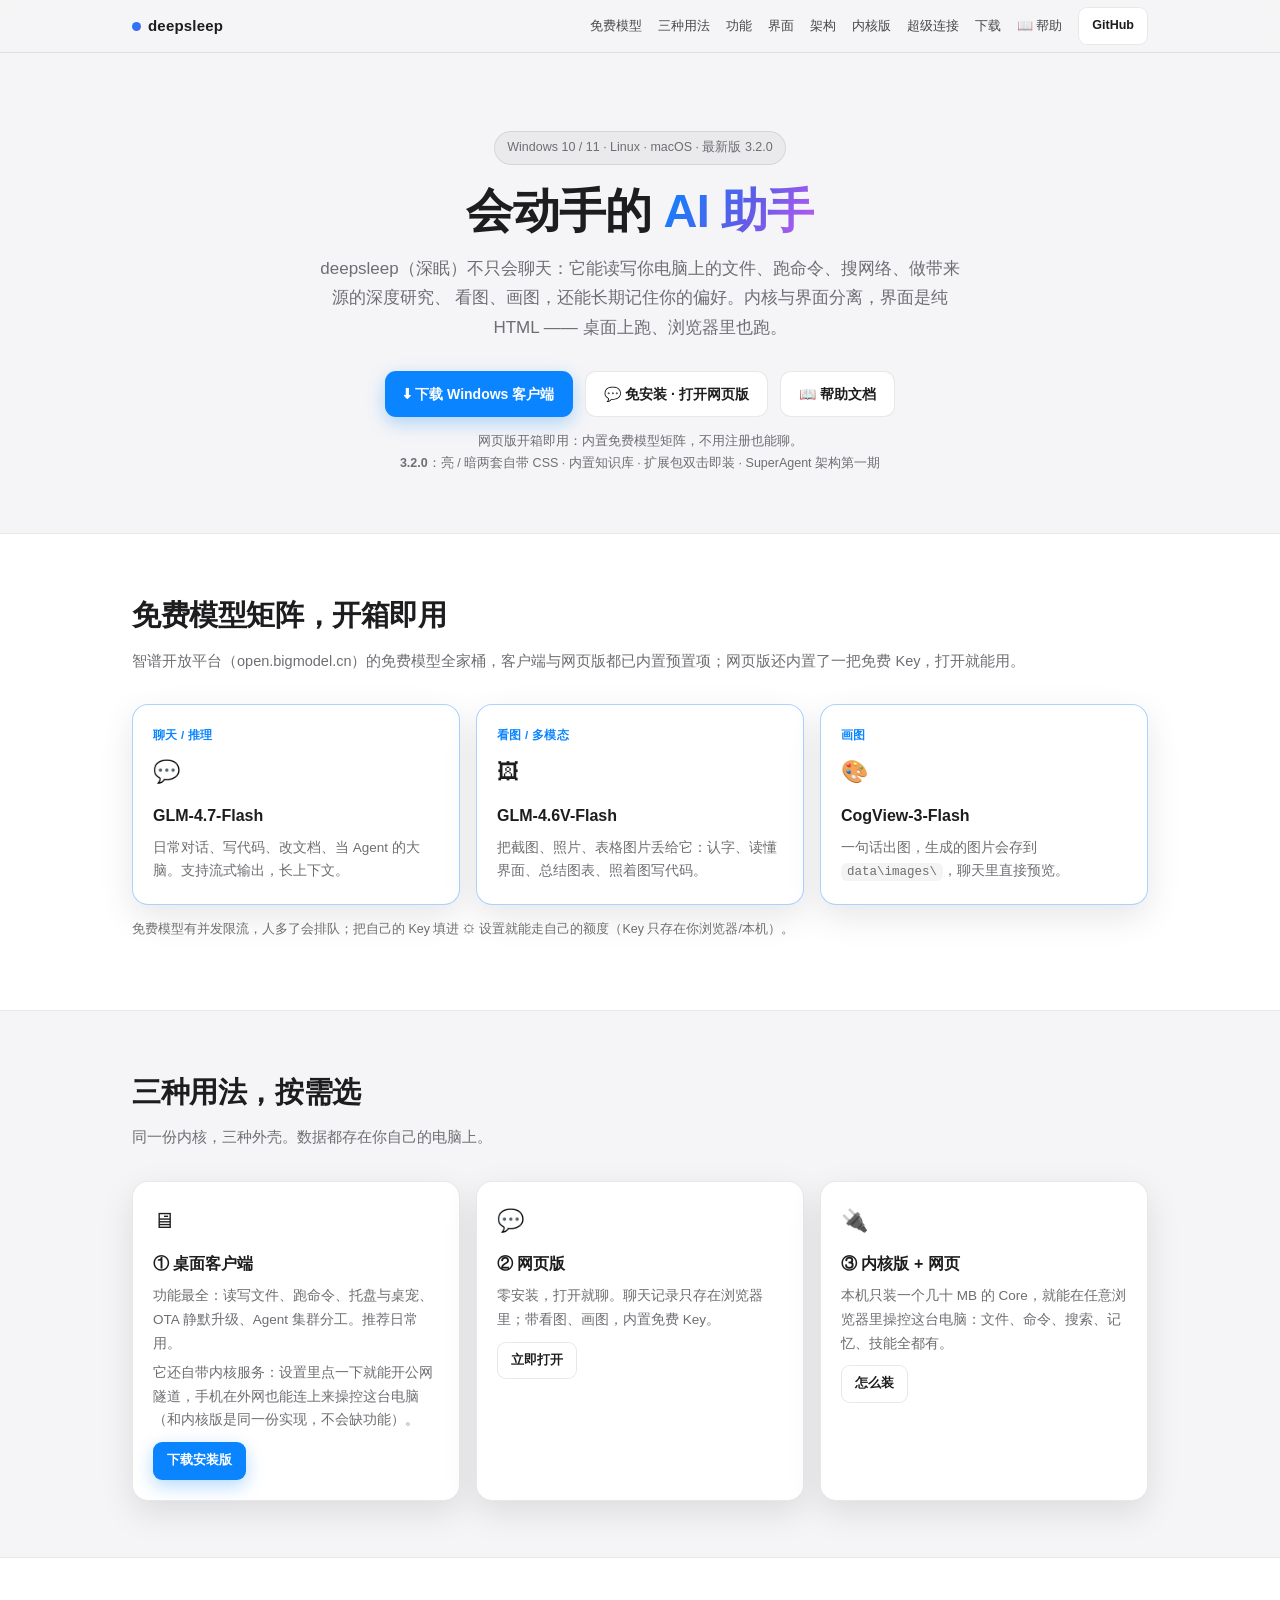
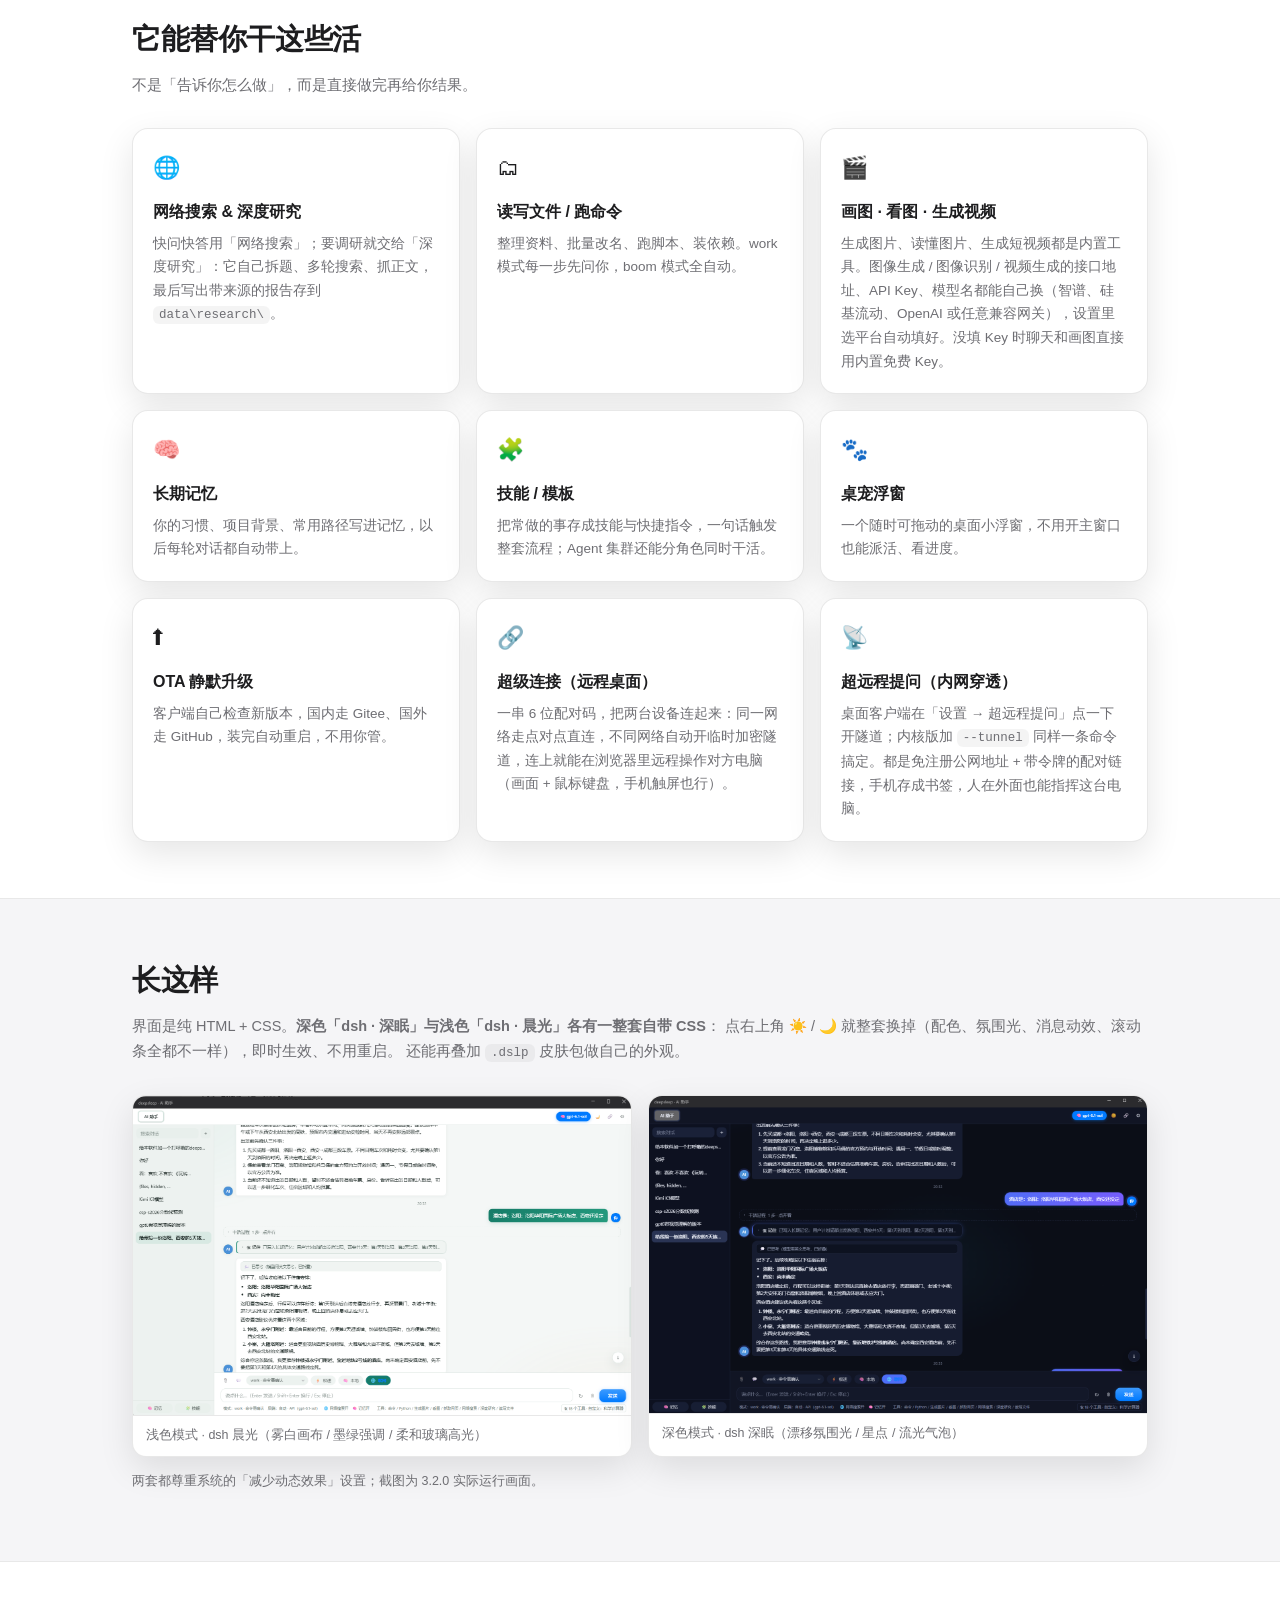
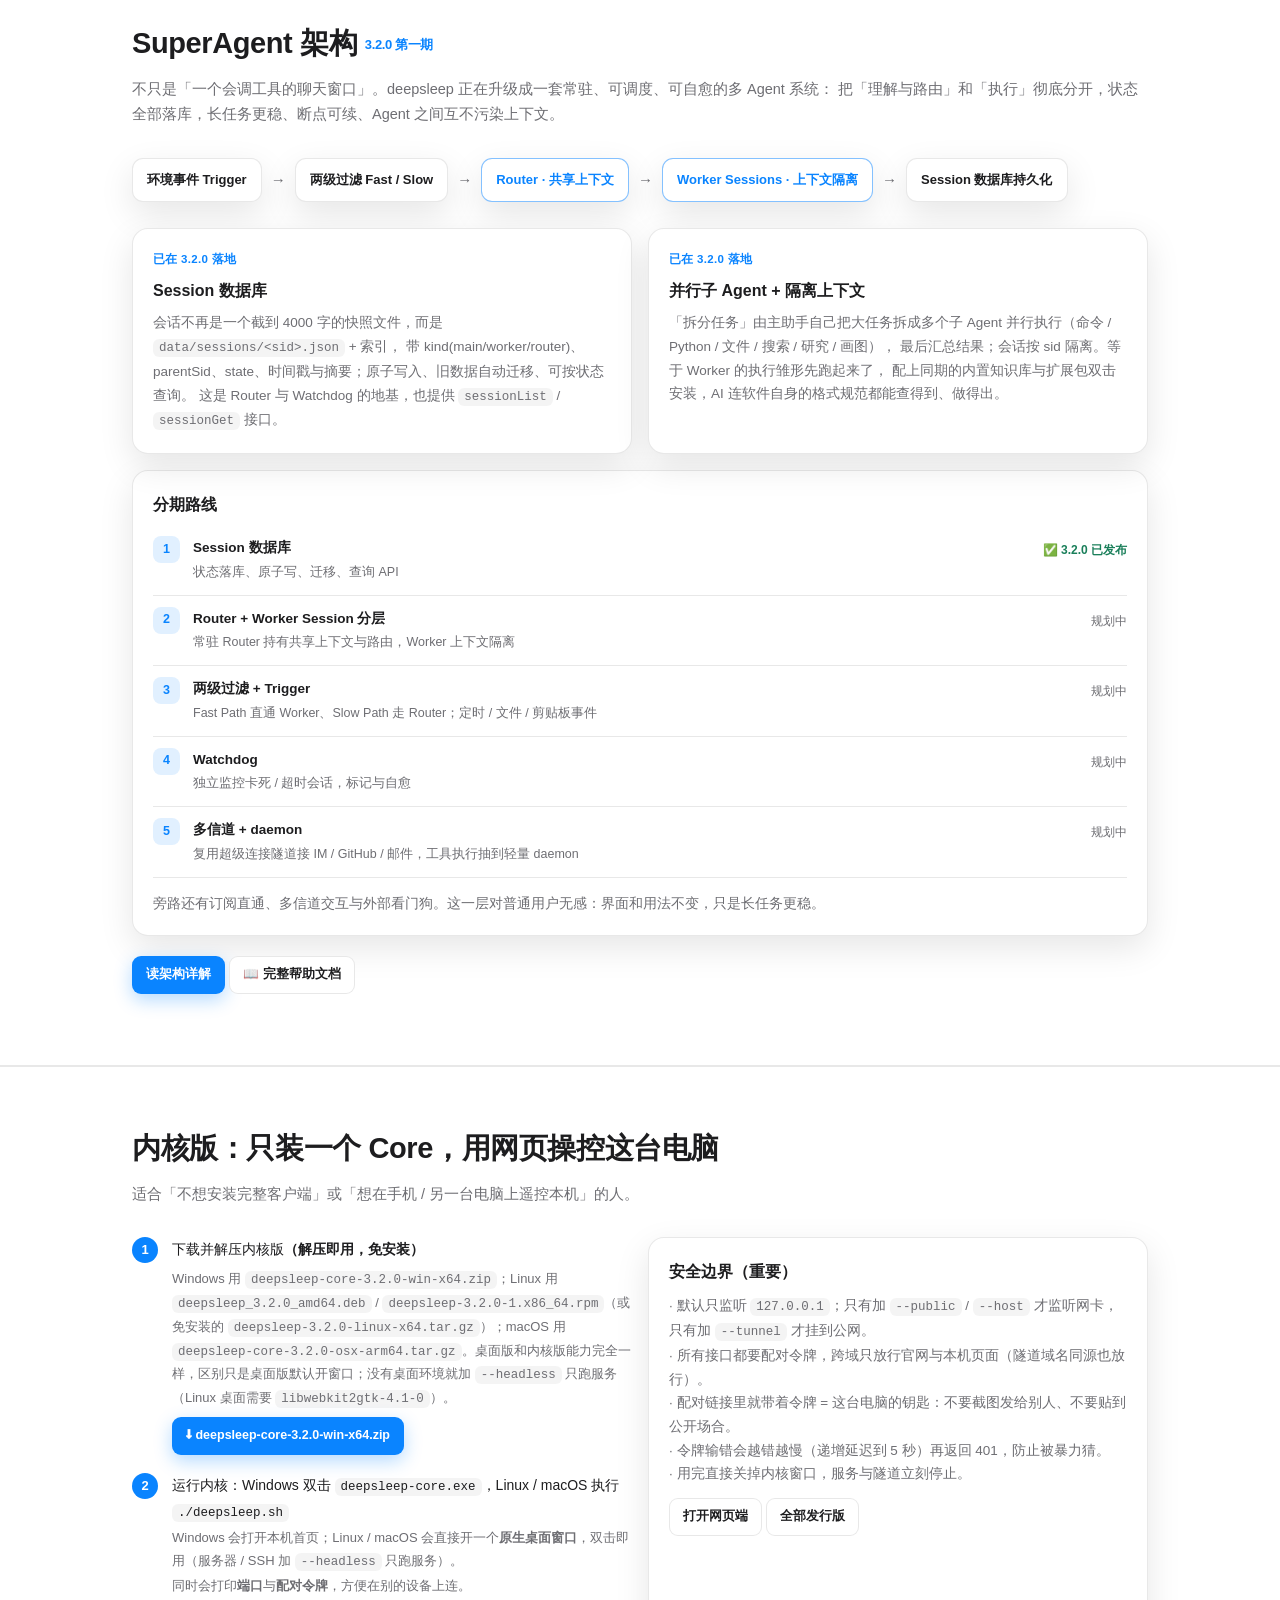
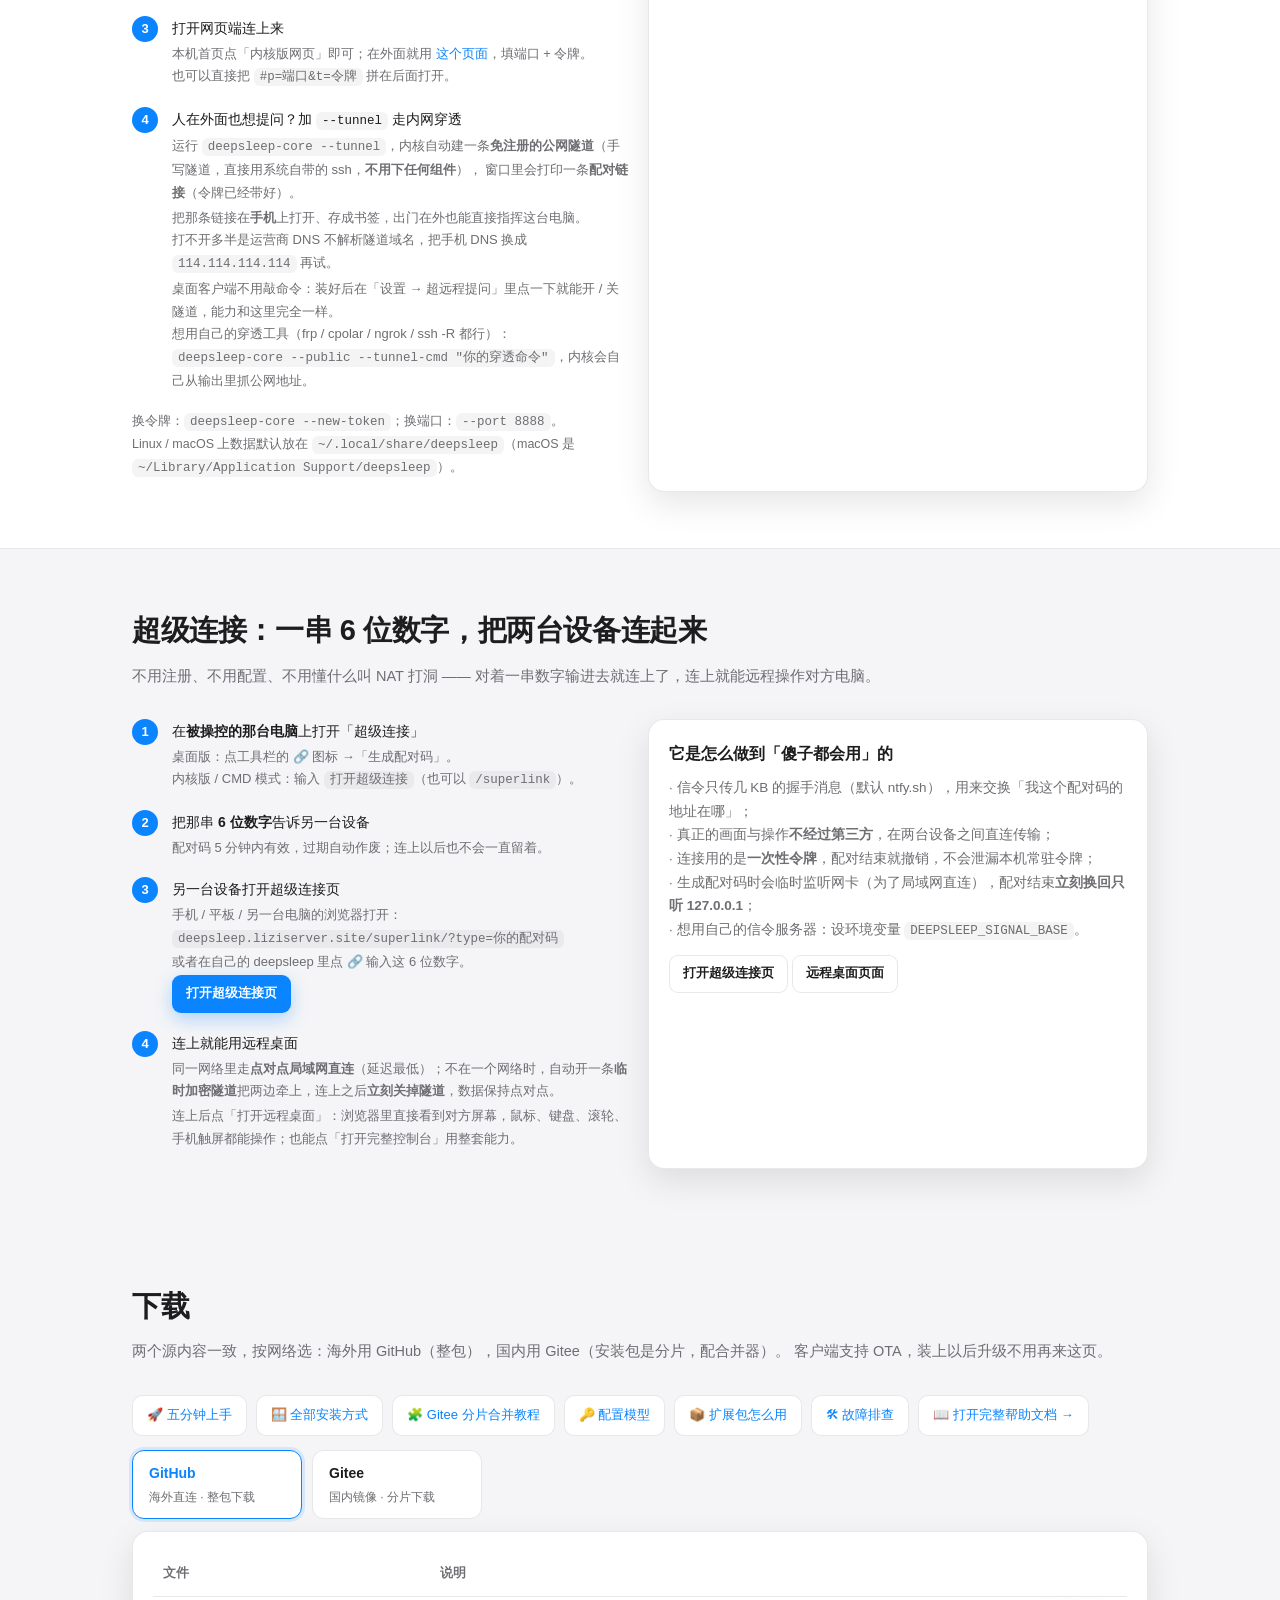
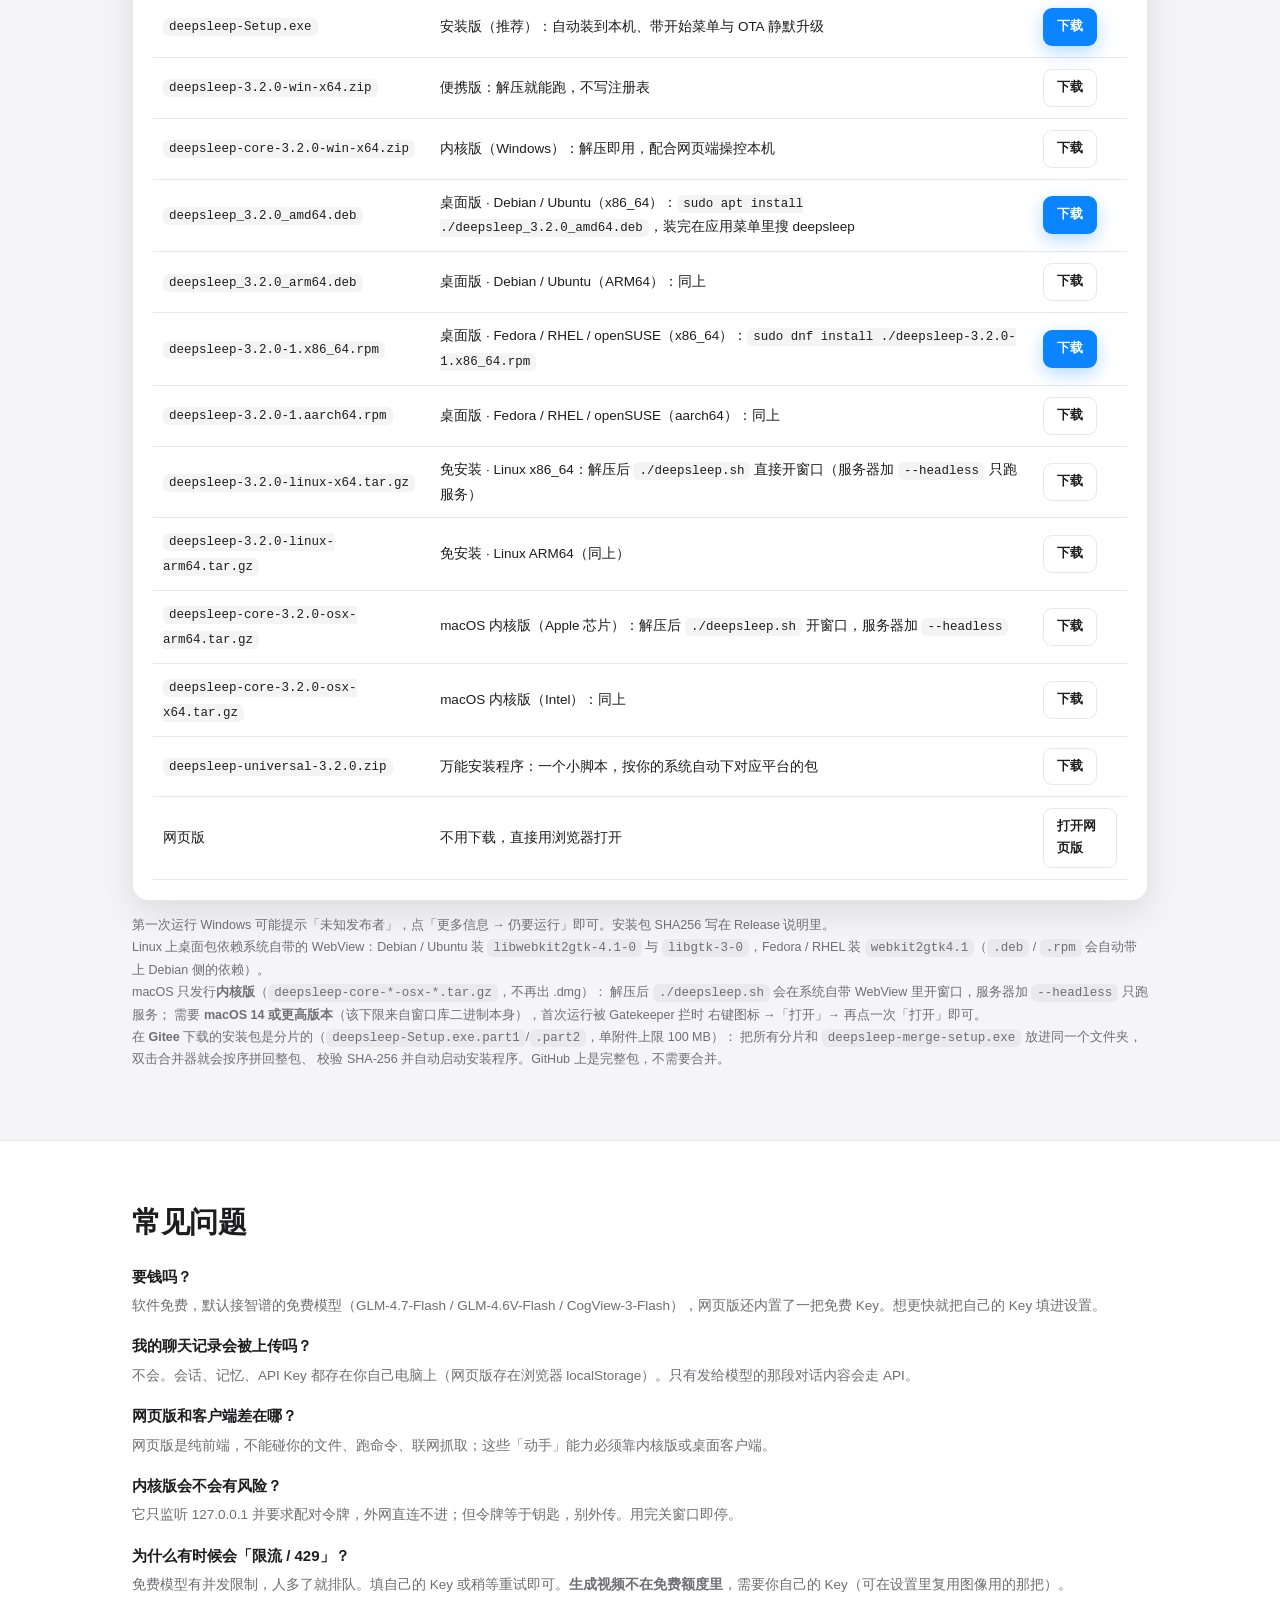
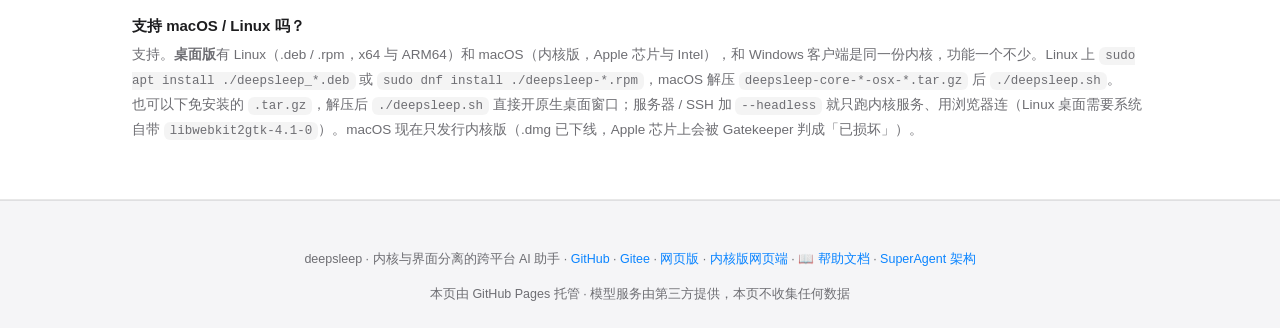
==== commit 26529772: "release: 3.2.0" ====
--- a/web/index.html
+++ b/web/index.html
@@ -92,7 +92,26 @@
 .srcpick .src b{font-size:14px}
 .srcpick .src span{font-size:12px;color:var(--muted)}
 .srcpick .src.on{border-color:var(--blue,#007AFF);box-shadow:0 0 0 3px rgba(0,122,255,.12)}
-.srcpick .src.on b{color:var(--blue,#007AFF)}</style>
+.srcpick .src.on b{color:var(--blue,#007AFF)}
+/* SuperAgent 架构 */
+.archflow{display:flex;flex-wrap:wrap;align-items:center;gap:9px;margin:20px 0 26px}
+.archflow .node{background:var(--card);border:1px solid var(--line);border-radius:11px;padding:10px 14px;
+  font-size:13px;font-weight:600;box-shadow:var(--shadow)}
+.archflow .node.hi{border-color:rgba(10,132,255,.5);color:var(--blue)}
+.archflow .arw{color:var(--muted);font-size:15px}
+.phase{display:flex;gap:13px;align-items:flex-start;padding:11px 0;border-bottom:1px solid var(--line)}
+.phase:last-child{border-bottom:0}
+.phase .pn{flex:0 0 27px;height:27px;border-radius:8px;background:rgba(10,132,255,.12);color:var(--blue);
+  display:flex;align-items:center;justify-content:center;font-weight:700;font-size:12.5px}
+.phase .pt{flex:1;font-size:13.5px}
+.phase .pt b{display:block}
+.phase .pt span{color:var(--muted);font-size:12.5px}
+.phase .ps{font-size:12px;white-space:nowrap;padding-top:4px;color:var(--muted)}
+.phase .ps.done{color:#1a7f5a;font-weight:600}
+@media (prefers-color-scheme: dark){.phase .ps.done{color:#4ade9f}}
+.helpstrip{display:flex;flex-wrap:wrap;gap:9px;margin-top:18px}
+.helpstrip a{font-size:13px;padding:8px 14px;border-radius:10px;border:1px solid var(--line);background:var(--card)}
+.helpstrip a:hover{text-decoration:none;border-color:var(--blue)}</style>
 </head>
 <body>
 
@@ -102,23 +121,27 @@
   <a class="lnk" href="#free">免费模型</a>
   <a class="lnk" href="#ways">三种用法</a>
   <a class="lnk" href="#features">功能</a>
+  <a class="lnk" href="#shots">界面</a>
+  <a class="lnk" href="#superagent">架构</a>
   <a class="lnk" href="#core">内核版</a>
   <a class="lnk" href="#superlink">超级连接</a>
   <a class="lnk" href="#download">下载</a>
+  <a class="lnk" href="help/">📖 帮助</a>
   <a class="btn gho sm" href="https://github.com/zhdezs/deepsleep" target="_blank" rel="noreferrer">GitHub</a>
 </div></nav>
 
 <header class="hero"><div class="wrap">
-  <div class="badge">Windows 10 / 11 · Linux · macOS · 最新版 3.1.2</div>
+  <div class="badge">Windows 10 / 11 · Linux · macOS · 最新版 3.2.0</div>
   <h1>会动手的 <em>AI 助手</em></h1>
   <p class="lead">deepsleep（深眠）不只会聊天：它能读写你电脑上的文件、跑命令、搜网络、做带来源的深度研究、
      看图、画图，还能长期记住你的偏好。内核与界面分离，界面是纯 HTML —— 桌面上跑、浏览器里也跑。</p>
   <div class="cta">
     <a class="btn pri" href="#download">⬇ 下载 Windows 客户端</a>
     <a class="btn gho" href="app/">💬 免安装 · 打开网页版</a>
-    <a class="btn gho" href="#core">🖥 内核版（网页控电脑）</a>
-  </div>
-  <div class="hint">网页版开箱即用：内置免费模型矩阵，不用注册也能聊。</div>
+    <a class="btn gho" href="help/">📖 帮助文档</a>
+  </div>
+  <div class="hint">网页版开箱即用：内置免费模型矩阵，不用注册也能聊。<br>
+    <strong>3.2.0</strong>：亮 / 暗两套自带 CSS · 内置知识库 · 扩展包双击即装 · SuperAgent 架构第一期</div>
 </div></header>
 
 <section id="free" class="alt"><div class="wrap">
@@ -182,11 +205,52 @@
 
 <section id="shots"><div class="wrap">
   <h2>长这样</h2>
-  <p class="sub">界面是 HTML + CSS 写的，macOS 风格，深浅色跟随系统。</p>
+  <p class="sub">界面是纯 HTML + CSS。<strong>深色「dsh · 深眠」与浅色「dsh · 晨光」各有一整套自带 CSS</strong>：
+     点右上角 ☀️ / 🌙 就整套换掉（配色、氛围光、消息动效、滚动条全都不一样），即时生效、不用重启。
+     还能再叠加 <code>.dslp</code> 皮肤包做自己的外观。</p>
   <div class="shots">
-    <figure><img src="assets/site-light.png" alt="deepsleep 浅色界面" loading="lazy"><figcaption>浅色模式</figcaption></figure>
-    <figure><img src="assets/site-dark.png" alt="deepsleep 深色界面" loading="lazy"><figcaption>深色模式</figcaption></figure>
-  </div>
+    <figure><img src="assets/site-light.png" alt="deepsleep 3.2.0 浅色模式「dsh · 晨光」界面" loading="lazy"><figcaption>浅色模式 · dsh 晨光（雾白画布 / 墨绿强调 / 柔和玻璃高光）</figcaption></figure>
+    <figure><img src="assets/site-dark.png" alt="deepsleep 3.2.0 深色模式「dsh · 深眠」界面" loading="lazy"><figcaption>深色模式 · dsh 深眠（漂移氛围光 / 星点 / 流光气泡）</figcaption></figure>
+  </div>
+  <p class="hint">两套都尊重系统的「减少动态效果」设置；截图为 3.2.0 实际运行画面。</p>
+</div></section>
+
+<section id="superagent" class="alt"><div class="wrap">
+  <h2>SuperAgent 架构 <span style="font-size:13px;font-weight:600;color:var(--blue);vertical-align:middle">3.2.0 第一期</span></h2>
+  <p class="sub">不只是「一个会调工具的聊天窗口」。deepsleep 正在升级成一套常驻、可调度、可自愈的多 Agent 系统：
+     把「理解与路由」和「执行」彻底分开，状态全部落库，长任务更稳、断点可续、Agent 之间互不污染上下文。</p>
+
+  <div class="archflow">
+    <span class="node">环境事件 Trigger</span><span class="arw">→</span>
+    <span class="node">两级过滤 Fast / Slow</span><span class="arw">→</span>
+    <span class="node hi">Router · 共享上下文</span><span class="arw">→</span>
+    <span class="node hi">Worker Sessions · 上下文隔离</span><span class="arw">→</span>
+    <span class="node">Session 数据库持久化</span>
+  </div>
+
+  <div class="grid g2">
+    <div class="card"><span class="tag">已在 3.2.0 落地</span><h3>Session 数据库</h3>
+      <p>会话不再是一个截到 4000 字的快照文件，而是 <code>data/sessions/&lt;sid&gt;.json</code> + 索引，
+         带 kind(main/worker/router)、parentSid、state、时间戳与摘要；原子写入、旧数据自动迁移、可按状态查询。
+         这是 Router 与 Watchdog 的地基，也提供 <code>sessionList</code> / <code>sessionGet</code> 接口。</p></div>
+    <div class="card"><span class="tag">已在 3.2.0 落地</span><h3>并行子 Agent + 隔离上下文</h3>
+      <p>「拆分任务」由主助手自己把大任务拆成多个子 Agent 并行执行（命令 / Python / 文件 / 搜索 / 研究 / 画图），
+         最后汇总结果；会话按 sid 隔离。等于 Worker 的执行雏形先跑起来了，
+         配上同期的内置知识库与扩展包双击安装，AI 连软件自身的格式规范都能查得到、做得出。</p></div>
+  </div>
+
+  <div class="card" style="margin-top:16px">
+    <h3 style="margin-bottom:6px">分期路线</h3>
+    <div class="phase"><span class="pn">1</span><span class="pt"><b>Session 数据库</b><span>状态落库、原子写、迁移、查询 API</span></span><span class="ps done">✅ 3.2.0 已发布</span></div>
+    <div class="phase"><span class="pn">2</span><span class="pt"><b>Router + Worker Session 分层</b><span>常驻 Router 持有共享上下文与路由，Worker 上下文隔离</span></span><span class="ps">规划中</span></div>
+    <div class="phase"><span class="pn">3</span><span class="pt"><b>两级过滤 + Trigger</b><span>Fast Path 直通 Worker、Slow Path 走 Router；定时 / 文件 / 剪贴板事件</span></span><span class="ps">规划中</span></div>
+    <div class="phase"><span class="pn">4</span><span class="pt"><b>Watchdog</b><span>独立监控卡死 / 超时会话，标记与自愈</span></span><span class="ps">规划中</span></div>
+    <div class="phase"><span class="pn">5</span><span class="pt"><b>多信道 + daemon</b><span>复用超级连接隧道接 IM / GitHub / 邮件，工具执行抽到轻量 daemon</span></span><span class="ps">规划中</span></div>
+    <p class="hint" style="margin-top:14px">旁路还有订阅直通、多信道交互与外部看门狗。这一层对普通用户无感：界面和用法不变，只是长任务更稳。</p>
+  </div>
+
+  <p style="margin-top:20px"><a class="btn pri sm" href="help/#arch">读架构详解</a>
+     <a class="btn gho sm" href="help/">📖 完整帮助文档</a></p>
 </div></section>
 
 <section id="core" class="alt"><div class="wrap">
@@ -195,8 +259,8 @@
   <div class="grid g2">
     <div>
       <div class="step"><b class="n">1</b><div>下载并解压内核版<strong>（解压即用，免安装）</strong>
-        <p class="hint" style="margin:6px 0">Windows 用 <code>deepsleep-core-3.1.2-win-x64.zip</code>；Linux 用 <code>deepsleep_3.1.2_amd64.deb</code> / <code>deepsleep-3.1.2-1.x86_64.rpm</code>（或免安装的 <code>deepsleep-3.1.2-linux-x64.tar.gz</code>）；macOS 用 <code>deepsleep-core-3.1.2-osx-arm64.tar.gz</code>。桌面版和内核版能力完全一样，区别只是桌面版默认开窗口；没有桌面环境就加 <code>--headless</code> 只跑服务（Linux 桌面需要 <code>libwebkit2gtk-4.1-0</code>）。</p>
-        <p><a class="btn pri sm" href="https://github.com/zhdezs/deepsleep/releases/latest/download/deepsleep-core-3.1.2-win-x64.zip" target="_blank" rel="noreferrer">⬇ deepsleep-core-3.1.2-win-x64.zip</a></p></div></div>
+        <p class="hint" style="margin:6px 0">Windows 用 <code>deepsleep-core-3.2.0-win-x64.zip</code>；Linux 用 <code>deepsleep_3.2.0_amd64.deb</code> / <code>deepsleep-3.2.0-1.x86_64.rpm</code>（或免安装的 <code>deepsleep-3.2.0-linux-x64.tar.gz</code>）；macOS 用 <code>deepsleep-core-3.2.0-osx-arm64.tar.gz</code>。桌面版和内核版能力完全一样，区别只是桌面版默认开窗口；没有桌面环境就加 <code>--headless</code> 只跑服务（Linux 桌面需要 <code>libwebkit2gtk-4.1-0</code>）。</p>
+        <p><a class="btn pri sm" href="https://github.com/zhdezs/deepsleep/releases/latest/download/deepsleep-core-3.2.0-win-x64.zip" target="_blank" rel="noreferrer">⬇ deepsleep-core-3.2.0-win-x64.zip</a></p></div></div>
       <div class="step"><b class="n">2</b><div>运行内核：Windows 双击 <code>deepsleep-core.exe</code>，Linux / macOS 执行 <code>./deepsleep.sh</code>
         <p>Windows 会打开本机首页；Linux / macOS 会直接开一个<strong>原生桌面窗口</strong>，双击即用（服务器 / SSH 加 <code>--headless</code> 只跑服务）。</p>
         <p>同时会打印<strong>端口</strong>与<strong>配对令牌</strong>，方便在别的设备上连。</p></div></div>
@@ -263,6 +327,15 @@
   <h2>下载</h2>
   <p class="sub">两个源内容一致，按网络选：海外用 GitHub（整包），国内用 Gitee（安装包是分片，配合并器）。
      客户端支持 OTA，装上以后升级不用再来这页。</p>
+  <div class="helpstrip">
+    <a href="help/#start">🚀 五分钟上手</a>
+    <a href="help/#install-win">🪟 全部安装方式</a>
+    <a href="help/#install-gitee">🧩 Gitee 分片合并教程</a>
+    <a href="help/#model">🔑 配置模型</a>
+    <a href="help/#ext">📦 扩展包怎么用</a>
+    <a href="help/#faq">🛠 故障排查</a>
+    <a href="help/">📖 打开完整帮助文档 →</a>
+  </div>
 
   <div class="srcpick">
     <label class="src on" data-src="gh"><b>GitHub</b><span>海外直连 · 整包下载</span></label>
@@ -274,28 +347,28 @@
     <tr><th>文件</th><th>说明</th><th></th></tr>
     <tr><td><code>deepsleep-Setup.exe</code></td><td>安装版（推荐）：自动装到本机、带开始菜单与 OTA 静默升级</td>
         <td><a class="btn pri sm" href="https://github.com/zhdezs/deepsleep/releases/latest/download/deepsleep-Setup.exe">下载</a></td></tr>
-    <tr><td><code>deepsleep-3.1.2-win-x64.zip</code></td><td>便携版：解压就能跑，不写注册表</td>
-        <td><a class="btn gho sm" href="https://github.com/zhdezs/deepsleep/releases/latest/download/deepsleep-3.1.2-win-x64.zip">下载</a></td></tr>
-    <tr><td><code>deepsleep-core-3.1.2-win-x64.zip</code></td><td>内核版（Windows）：解压即用，配合网页端操控本机</td>
-        <td><a class="btn gho sm" href="https://github.com/zhdezs/deepsleep/releases/latest/download/deepsleep-core-3.1.2-win-x64.zip">下载</a></td></tr>
-    <tr><td><code>deepsleep_3.1.2_amd64.deb</code></td><td>桌面版 · Debian / Ubuntu（x86_64）：<code>sudo apt install ./deepsleep_3.1.2_amd64.deb</code>，装完在应用菜单里搜 deepsleep</td>
-        <td><a class="btn pri sm" href="https://github.com/zhdezs/deepsleep/releases/latest/download/deepsleep_3.1.2_amd64.deb">下载</a></td></tr>
-    <tr><td><code>deepsleep_3.1.2_arm64.deb</code></td><td>桌面版 · Debian / Ubuntu（ARM64）：同上</td>
-        <td><a class="btn gho sm" href="https://github.com/zhdezs/deepsleep/releases/latest/download/deepsleep_3.1.2_arm64.deb">下载</a></td></tr>
-    <tr><td><code>deepsleep-3.1.2-1.x86_64.rpm</code></td><td>桌面版 · Fedora / RHEL / openSUSE（x86_64）：<code>sudo dnf install ./deepsleep-3.1.2-1.x86_64.rpm</code></td>
-        <td><a class="btn pri sm" href="https://github.com/zhdezs/deepsleep/releases/latest/download/deepsleep-3.1.2-1.x86_64.rpm">下载</a></td></tr>
-    <tr><td><code>deepsleep-3.1.2-1.aarch64.rpm</code></td><td>桌面版 · Fedora / RHEL / openSUSE（aarch64）：同上</td>
-        <td><a class="btn gho sm" href="https://github.com/zhdezs/deepsleep/releases/latest/download/deepsleep-3.1.2-1.aarch64.rpm">下载</a></td></tr>
-    <tr><td><code>deepsleep-3.1.2-linux-x64.tar.gz</code></td><td>免安装 · Linux x86_64：解压后 <code>./deepsleep.sh</code> 直接开窗口（服务器加 <code>--headless</code> 只跑服务）</td>
-        <td><a class="btn gho sm" href="https://github.com/zhdezs/deepsleep/releases/latest/download/deepsleep-3.1.2-linux-x64.tar.gz">下载</a></td></tr>
-    <tr><td><code>deepsleep-3.1.2-linux-arm64.tar.gz</code></td><td>免安装 · Linux ARM64（同上）</td>
-        <td><a class="btn gho sm" href="https://github.com/zhdezs/deepsleep/releases/latest/download/deepsleep-3.1.2-linux-arm64.tar.gz">下载</a></td></tr>
-    <tr><td><code>deepsleep-core-3.1.2-osx-arm64.tar.gz</code></td><td>macOS 内核版（Apple 芯片）：解压后 <code>./deepsleep.sh</code> 开窗口，服务器加 <code>--headless</code></td>
-        <td><a class="btn gho sm" href="https://github.com/zhdezs/deepsleep/releases/latest/download/deepsleep-core-3.1.2-osx-arm64.tar.gz">下载</a></td></tr>
-    <tr><td><code>deepsleep-core-3.1.2-osx-x64.tar.gz</code></td><td>macOS 内核版（Intel）：同上</td>
-        <td><a class="btn gho sm" href="https://github.com/zhdezs/deepsleep/releases/latest/download/deepsleep-core-3.1.2-osx-x64.tar.gz">下载</a></td></tr>
-    <tr><td><code>deepsleep-universal-3.1.2.zip</code></td><td>万能安装程序：一个小脚本，按你的系统自动下对应平台的包</td>
-        <td><a class="btn gho sm" href="https://github.com/zhdezs/deepsleep/releases/latest/download/deepsleep-universal-3.1.2.zip">下载</a></td></tr>
+    <tr><td><code>deepsleep-3.2.0-win-x64.zip</code></td><td>便携版：解压就能跑，不写注册表</td>
+        <td><a class="btn gho sm" href="https://github.com/zhdezs/deepsleep/releases/latest/download/deepsleep-3.2.0-win-x64.zip">下载</a></td></tr>
+    <tr><td><code>deepsleep-core-3.2.0-win-x64.zip</code></td><td>内核版（Windows）：解压即用，配合网页端操控本机</td>
+        <td><a class="btn gho sm" href="https://github.com/zhdezs/deepsleep/releases/latest/download/deepsleep-core-3.2.0-win-x64.zip">下载</a></td></tr>
+    <tr><td><code>deepsleep_3.2.0_amd64.deb</code></td><td>桌面版 · Debian / Ubuntu（x86_64）：<code>sudo apt install ./deepsleep_3.2.0_amd64.deb</code>，装完在应用菜单里搜 deepsleep</td>
+        <td><a class="btn pri sm" href="https://github.com/zhdezs/deepsleep/releases/latest/download/deepsleep_3.2.0_amd64.deb">下载</a></td></tr>
+    <tr><td><code>deepsleep_3.2.0_arm64.deb</code></td><td>桌面版 · Debian / Ubuntu（ARM64）：同上</td>
+        <td><a class="btn gho sm" href="https://github.com/zhdezs/deepsleep/releases/latest/download/deepsleep_3.2.0_arm64.deb">下载</a></td></tr>
+    <tr><td><code>deepsleep-3.2.0-1.x86_64.rpm</code></td><td>桌面版 · Fedora / RHEL / openSUSE（x86_64）：<code>sudo dnf install ./deepsleep-3.2.0-1.x86_64.rpm</code></td>
+        <td><a class="btn pri sm" href="https://github.com/zhdezs/deepsleep/releases/latest/download/deepsleep-3.2.0-1.x86_64.rpm">下载</a></td></tr>
+    <tr><td><code>deepsleep-3.2.0-1.aarch64.rpm</code></td><td>桌面版 · Fedora / RHEL / openSUSE（aarch64）：同上</td>
+        <td><a class="btn gho sm" href="https://github.com/zhdezs/deepsleep/releases/latest/download/deepsleep-3.2.0-1.aarch64.rpm">下载</a></td></tr>
+    <tr><td><code>deepsleep-3.2.0-linux-x64.tar.gz</code></td><td>免安装 · Linux x86_64：解压后 <code>./deepsleep.sh</code> 直接开窗口（服务器加 <code>--headless</code> 只跑服务）</td>
+        <td><a class="btn gho sm" href="https://github.com/zhdezs/deepsleep/releases/latest/download/deepsleep-3.2.0-linux-x64.tar.gz">下载</a></td></tr>
+    <tr><td><code>deepsleep-3.2.0-linux-arm64.tar.gz</code></td><td>免安装 · Linux ARM64（同上）</td>
+        <td><a class="btn gho sm" href="https://github.com/zhdezs/deepsleep/releases/latest/download/deepsleep-3.2.0-linux-arm64.tar.gz">下载</a></td></tr>
+    <tr><td><code>deepsleep-core-3.2.0-osx-arm64.tar.gz</code></td><td>macOS 内核版（Apple 芯片）：解压后 <code>./deepsleep.sh</code> 开窗口，服务器加 <code>--headless</code></td>
+        <td><a class="btn gho sm" href="https://github.com/zhdezs/deepsleep/releases/latest/download/deepsleep-core-3.2.0-osx-arm64.tar.gz">下载</a></td></tr>
+    <tr><td><code>deepsleep-core-3.2.0-osx-x64.tar.gz</code></td><td>macOS 内核版（Intel）：同上</td>
+        <td><a class="btn gho sm" href="https://github.com/zhdezs/deepsleep/releases/latest/download/deepsleep-core-3.2.0-osx-x64.tar.gz">下载</a></td></tr>
+    <tr><td><code>deepsleep-universal-3.2.0.zip</code></td><td>万能安装程序：一个小脚本，按你的系统自动下对应平台的包</td>
+        <td><a class="btn gho sm" href="https://github.com/zhdezs/deepsleep/releases/latest/download/deepsleep-universal-3.2.0.zip">下载</a></td></tr>
     <tr><td>网页版</td><td>不用下载，直接用浏览器打开</td>
         <td><a class="btn gho sm" href="app/">打开网页版</a></td></tr>
   </table>
@@ -305,29 +378,29 @@
   <table class="dl">
     <tr><th>文件</th><th>说明</th><th></th></tr>
     <tr><td><code>deepsleep-Setup.exe.part1</code><br><code>deepsleep-Setup.exe.part2</code></td><td>安装版（推荐）：Gitee 单附件上限 100 MB，安装包被切成 2 片。<strong>两片都要下</strong>，和下面的合并器放同一个文件夹，双击合并器即可拼回整包并自动安装</td>
-        <td><a class="btn pri sm" href="https://gitee.com/zhdezs/deepsleep/releases/download/v3.1.2/deepsleep-Setup.exe.part1">下载 part1</a><br><a class="btn pri sm" style="margin-top:6px" href="https://gitee.com/zhdezs/deepsleep/releases/download/v3.1.2/deepsleep-Setup.exe.part2">下载 part2</a></td></tr>
+        <td><a class="btn pri sm" href="https://gitee.com/zhdezs/deepsleep/releases/download/v3.2.0/deepsleep-Setup.exe.part1">下载 part1</a><br><a class="btn pri sm" style="margin-top:6px" href="https://gitee.com/zhdezs/deepsleep/releases/download/v3.2.0/deepsleep-Setup.exe.part2">下载 part2</a></td></tr>
     <tr><td><code>deepsleep-merge-setup.exe</code></td><td>分片合并器（<strong>必下</strong>）：校验 SHA-256、拼回 <code>deepsleep-Setup.exe</code> 后自动启动安装</td>
-        <td><a class="btn pri sm" href="https://gitee.com/zhdezs/deepsleep/releases/download/v3.1.2/deepsleep-merge-setup.exe">下载</a></td></tr>
-    <tr><td><code>deepsleep-3.1.2-win-x64.zip</code></td><td>便携版：解压就能跑，不写注册表</td>
-        <td><a class="btn gho sm" href="https://gitee.com/zhdezs/deepsleep/releases/download/v3.1.2/deepsleep-3.1.2-win-x64.zip">下载</a></td></tr>
-    <tr><td><code>deepsleep-core-3.1.2-win-x64.zip</code></td><td>内核版（Windows）：解压即用，配合网页端操控本机</td>
-        <td><a class="btn gho sm" href="https://gitee.com/zhdezs/deepsleep/releases/download/v3.1.2/deepsleep-core-3.1.2-win-x64.zip">下载</a></td></tr>
-    <tr><td><code>deepsleep_3.1.2_amd64.deb</code></td><td>桌面版 · Debian / Ubuntu（x86_64）：<code>sudo apt install ./deepsleep_3.1.2_amd64.deb</code>，装完在应用菜单里搜 deepsleep</td>
-        <td><a class="btn pri sm" href="https://gitee.com/zhdezs/deepsleep/releases/download/v3.1.2/deepsleep_3.1.2_amd64.deb">下载</a></td></tr>
-    <tr><td><code>deepsleep_3.1.2_arm64.deb</code></td><td>桌面版 · Debian / Ubuntu（ARM64）：同上</td>
-        <td><a class="btn gho sm" href="https://gitee.com/zhdezs/deepsleep/releases/download/v3.1.2/deepsleep_3.1.2_arm64.deb">下载</a></td></tr>
-    <tr><td><code>deepsleep-3.1.2-1.x86_64.rpm</code></td><td>桌面版 · Fedora / RHEL / openSUSE（x86_64）：<code>sudo dnf install ./deepsleep-3.1.2-1.x86_64.rpm</code></td>
-        <td><a class="btn pri sm" href="https://gitee.com/zhdezs/deepsleep/releases/download/v3.1.2/deepsleep-3.1.2-1.x86_64.rpm">下载</a></td></tr>
-    <tr><td><code>deepsleep-3.1.2-1.aarch64.rpm</code></td><td>桌面版 · Fedora / RHEL / openSUSE（aarch64）：同上</td>
-        <td><a class="btn gho sm" href="https://gitee.com/zhdezs/deepsleep/releases/download/v3.1.2/deepsleep-3.1.2-1.aarch64.rpm">下载</a></td></tr>
-    <tr><td><code>deepsleep-3.1.2-linux-x64.tar.gz</code></td><td>免安装 · Linux x86_64：解压后 <code>./deepsleep.sh</code> 直接开窗口（服务器加 <code>--headless</code> 只跑服务）</td>
-        <td><a class="btn gho sm" href="https://gitee.com/zhdezs/deepsleep/releases/download/v3.1.2/deepsleep-3.1.2-linux-x64.tar.gz">下载</a></td></tr>
-    <tr><td><code>deepsleep-3.1.2-linux-arm64.tar.gz</code></td><td>免安装 · Linux ARM64（同上）</td>
-        <td><a class="btn gho sm" href="https://gitee.com/zhdezs/deepsleep/releases/download/v3.1.2/deepsleep-3.1.2-linux-arm64.tar.gz">下载</a></td></tr>
-    <tr><td><code>deepsleep-core-3.1.2-osx-arm64.tar.gz</code></td><td>macOS 内核版（Apple 芯片）：解压后 <code>./deepsleep.sh</code> 开窗口，服务器加 <code>--headless</code></td>
-        <td><a class="btn gho sm" href="https://gitee.com/zhdezs/deepsleep/releases/download/v3.1.2/deepsleep-core-3.1.2-osx-arm64.tar.gz">下载</a></td></tr>
-    <tr><td><code>deepsleep-core-3.1.2-osx-x64.tar.gz</code></td><td>macOS 内核版（Intel）：同上</td>
-        <td><a class="btn gho sm" href="https://gitee.com/zhdezs/deepsleep/releases/download/v3.1.2/deepsleep-core-3.1.2-osx-x64.tar.gz">下载</a></td></tr>
+        <td><a class="btn pri sm" href="https://gitee.com/zhdezs/deepsleep/releases/download/v3.2.0/deepsleep-merge-setup.exe">下载</a></td></tr>
+    <tr><td><code>deepsleep-3.2.0-win-x64.zip</code></td><td>便携版：解压就能跑，不写注册表</td>
+        <td><a class="btn gho sm" href="https://gitee.com/zhdezs/deepsleep/releases/download/v3.2.0/deepsleep-3.2.0-win-x64.zip">下载</a></td></tr>
+    <tr><td><code>deepsleep-core-3.2.0-win-x64.zip</code></td><td>内核版（Windows）：解压即用，配合网页端操控本机</td>
+        <td><a class="btn gho sm" href="https://gitee.com/zhdezs/deepsleep/releases/download/v3.2.0/deepsleep-core-3.2.0-win-x64.zip">下载</a></td></tr>
+    <tr><td><code>deepsleep_3.2.0_amd64.deb</code></td><td>桌面版 · Debian / Ubuntu（x86_64）：<code>sudo apt install ./deepsleep_3.2.0_amd64.deb</code>，装完在应用菜单里搜 deepsleep</td>
+        <td><a class="btn pri sm" href="https://gitee.com/zhdezs/deepsleep/releases/download/v3.2.0/deepsleep_3.2.0_amd64.deb">下载</a></td></tr>
+    <tr><td><code>deepsleep_3.2.0_arm64.deb</code></td><td>桌面版 · Debian / Ubuntu（ARM64）：同上</td>
+        <td><a class="btn gho sm" href="https://gitee.com/zhdezs/deepsleep/releases/download/v3.2.0/deepsleep_3.2.0_arm64.deb">下载</a></td></tr>
+    <tr><td><code>deepsleep-3.2.0-1.x86_64.rpm</code></td><td>桌面版 · Fedora / RHEL / openSUSE（x86_64）：<code>sudo dnf install ./deepsleep-3.2.0-1.x86_64.rpm</code></td>
+        <td><a class="btn pri sm" href="https://gitee.com/zhdezs/deepsleep/releases/download/v3.2.0/deepsleep-3.2.0-1.x86_64.rpm">下载</a></td></tr>
+    <tr><td><code>deepsleep-3.2.0-1.aarch64.rpm</code></td><td>桌面版 · Fedora / RHEL / openSUSE（aarch64）：同上</td>
+        <td><a class="btn gho sm" href="https://gitee.com/zhdezs/deepsleep/releases/download/v3.2.0/deepsleep-3.2.0-1.aarch64.rpm">下载</a></td></tr>
+    <tr><td><code>deepsleep-3.2.0-linux-x64.tar.gz</code></td><td>免安装 · Linux x86_64：解压后 <code>./deepsleep.sh</code> 直接开窗口（服务器加 <code>--headless</code> 只跑服务）</td>
+        <td><a class="btn gho sm" href="https://gitee.com/zhdezs/deepsleep/releases/download/v3.2.0/deepsleep-3.2.0-linux-x64.tar.gz">下载</a></td></tr>
+    <tr><td><code>deepsleep-3.2.0-linux-arm64.tar.gz</code></td><td>免安装 · Linux ARM64（同上）</td>
+        <td><a class="btn gho sm" href="https://gitee.com/zhdezs/deepsleep/releases/download/v3.2.0/deepsleep-3.2.0-linux-arm64.tar.gz">下载</a></td></tr>
+    <tr><td><code>deepsleep-core-3.2.0-osx-arm64.tar.gz</code></td><td>macOS 内核版（Apple 芯片）：解压后 <code>./deepsleep.sh</code> 开窗口，服务器加 <code>--headless</code></td>
+        <td><a class="btn gho sm" href="https://gitee.com/zhdezs/deepsleep/releases/download/v3.2.0/deepsleep-core-3.2.0-osx-arm64.tar.gz">下载</a></td></tr>
+    <tr><td><code>deepsleep-core-3.2.0-osx-x64.tar.gz</code></td><td>macOS 内核版（Intel）：同上</td>
+        <td><a class="btn gho sm" href="https://gitee.com/zhdezs/deepsleep/releases/download/v3.2.0/deepsleep-core-3.2.0-osx-x64.tar.gz">下载</a></td></tr>
     <tr><td>网页版</td><td>不用下载，直接用浏览器打开</td>
         <td><a class="btn gho sm" href="app/">打开网页版</a></td></tr>
   </table>
@@ -366,7 +439,8 @@
   <p>deepsleep · 内核与界面分离的跨平台 AI 助手 ·
      <a href="https://github.com/zhdezs/deepsleep" target="_blank" rel="noreferrer">GitHub</a> ·
      <a href="https://gitee.com/zhdezs/deepsleep" target="_blank" rel="noreferrer">Gitee</a> ·
-     <a href="app/">网页版</a> · <a href="core/">内核版网页端</a></p>
+     <a href="app/">网页版</a> · <a href="core/">内核版网页端</a> ·
+     <a href="help/">📖 帮助文档</a> · <a href="#superagent">SuperAgent 架构</a></p>
   <p>本页由 GitHub Pages 托管 · 模型服务由第三方提供，本页不收集任何数据</p>
 </footer>
 <script>
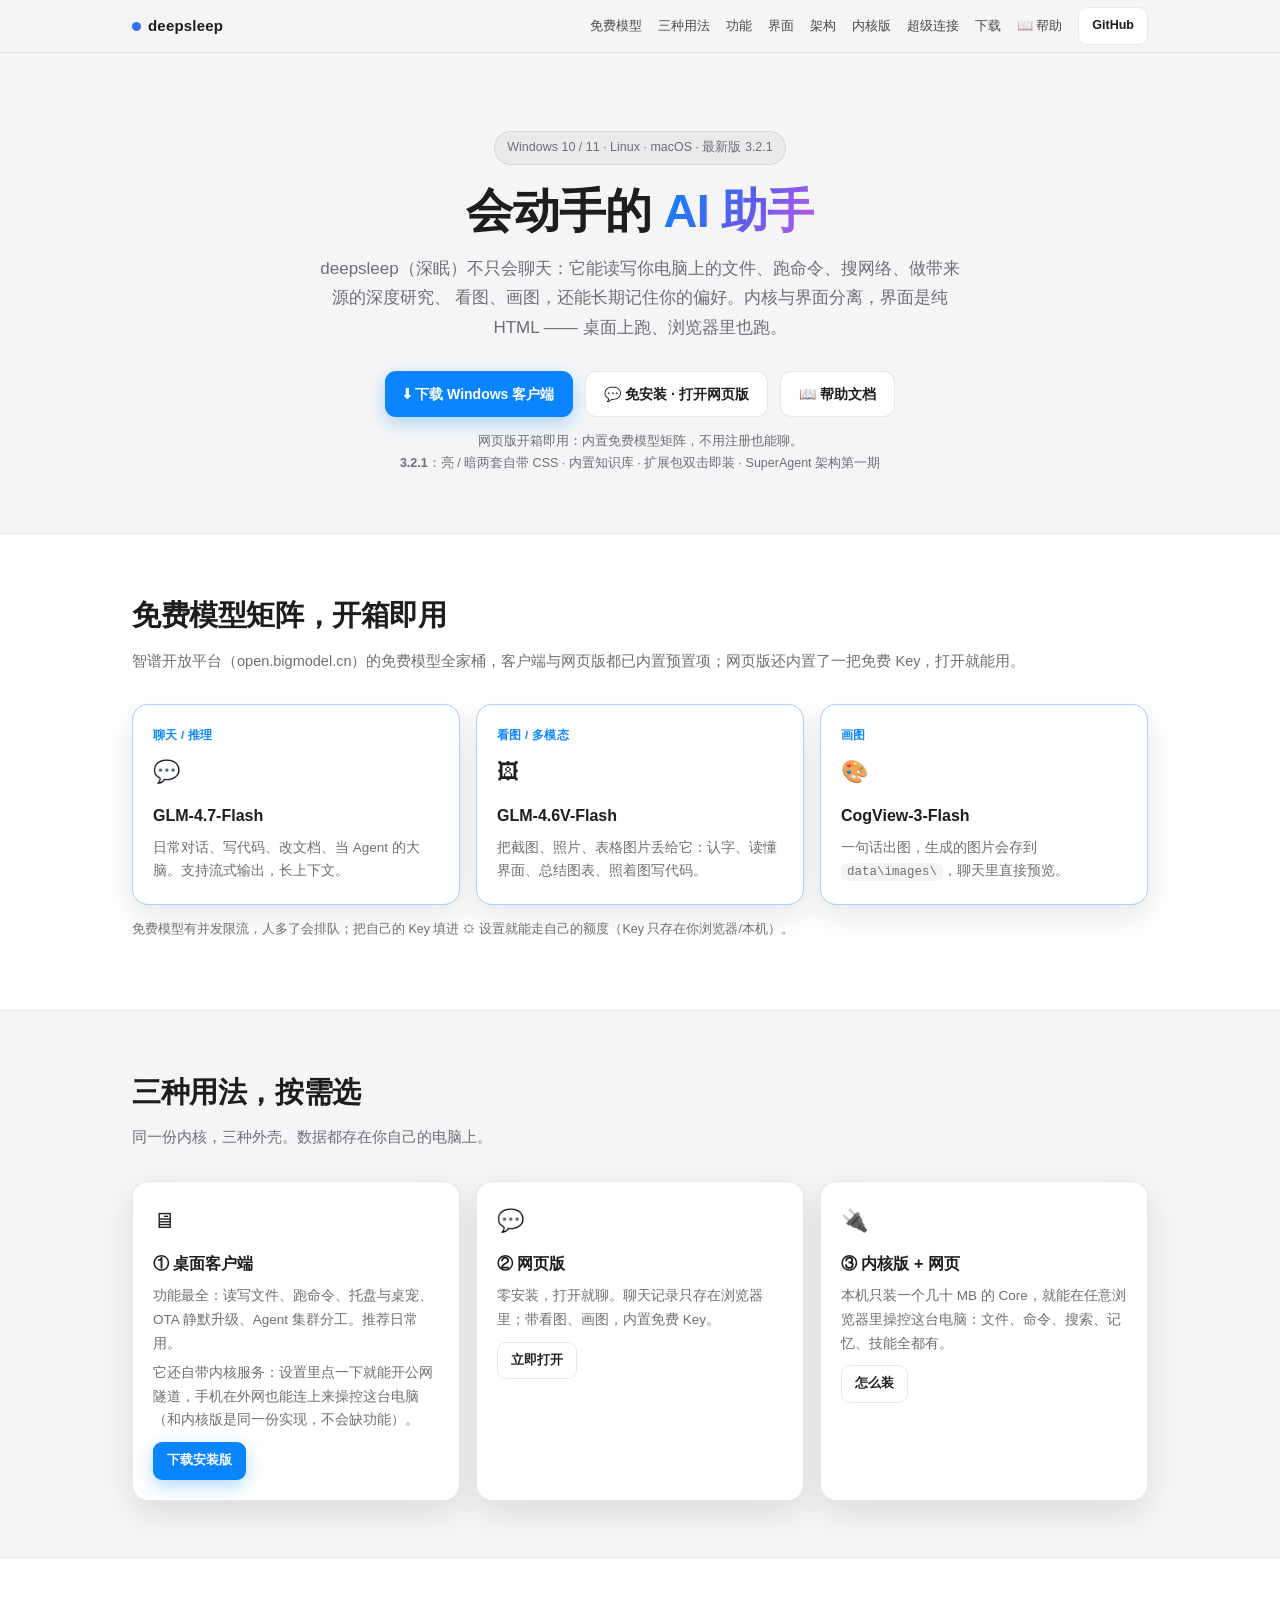
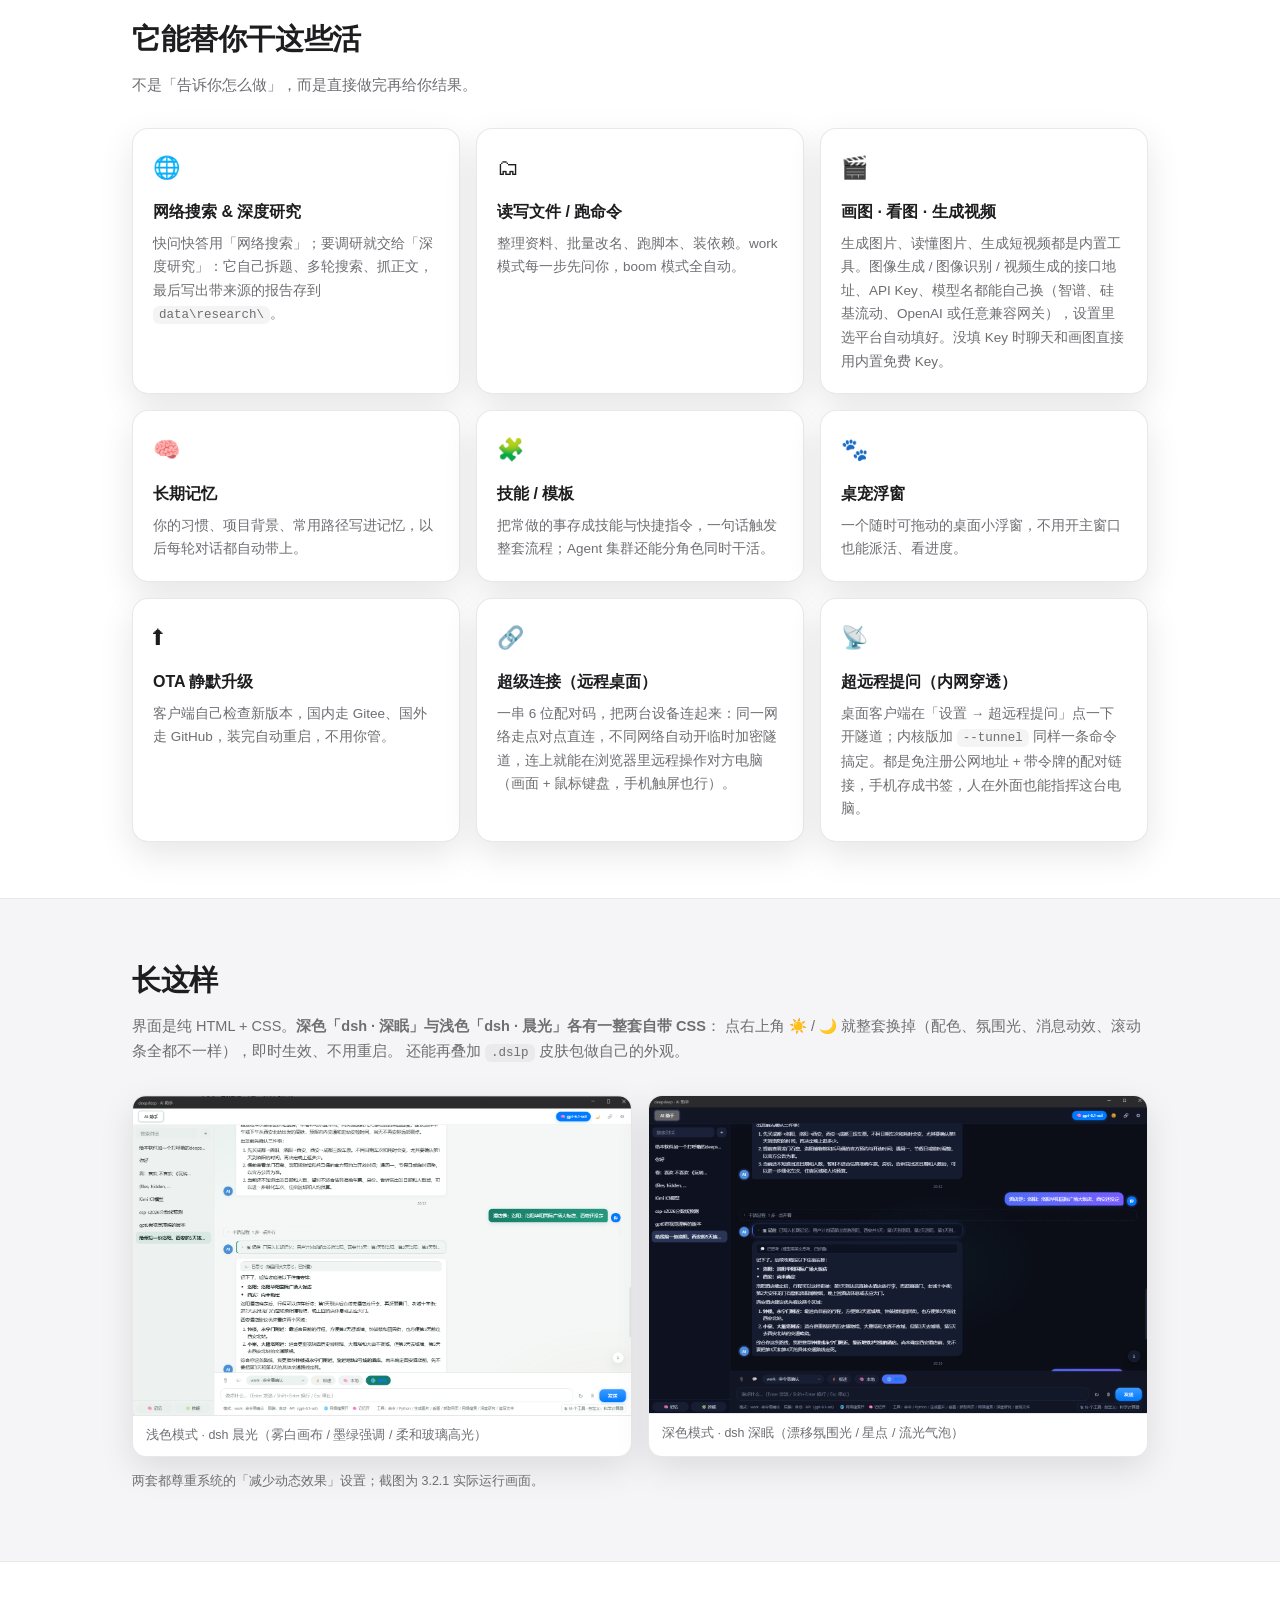
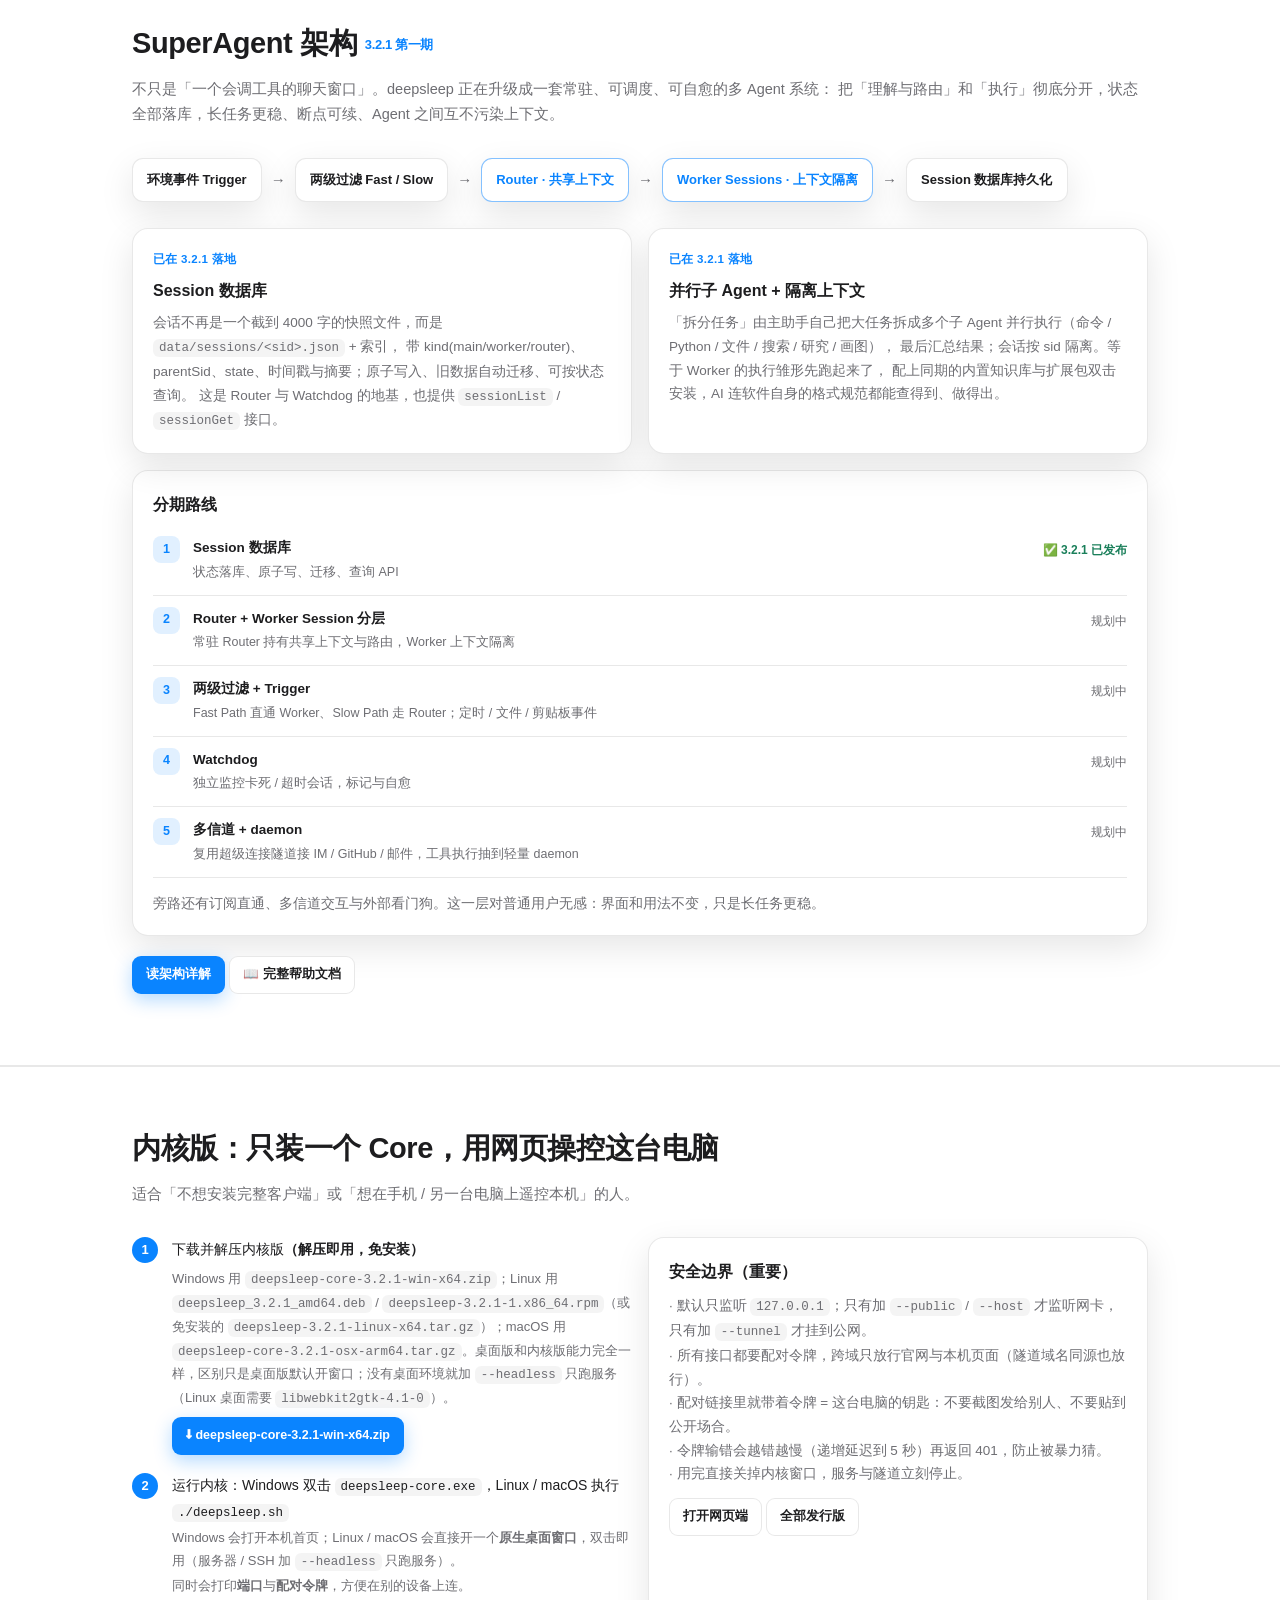
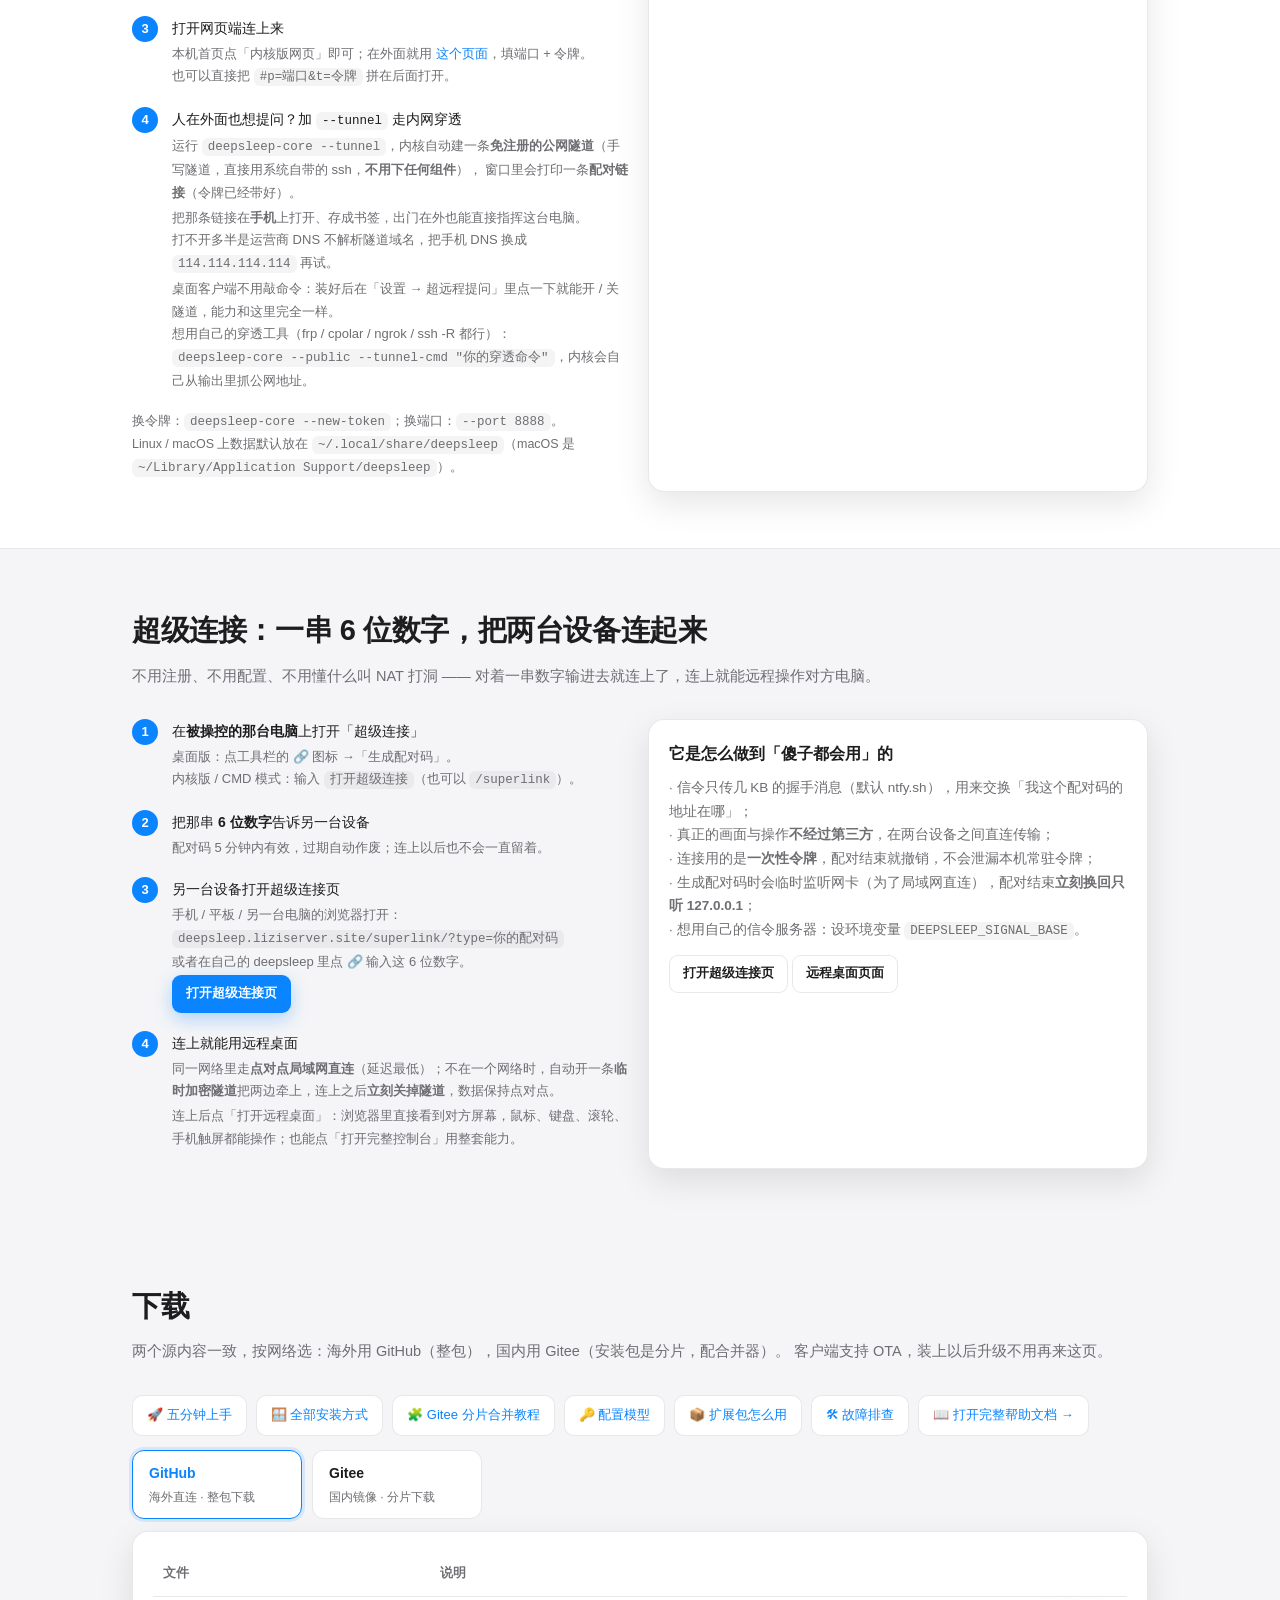
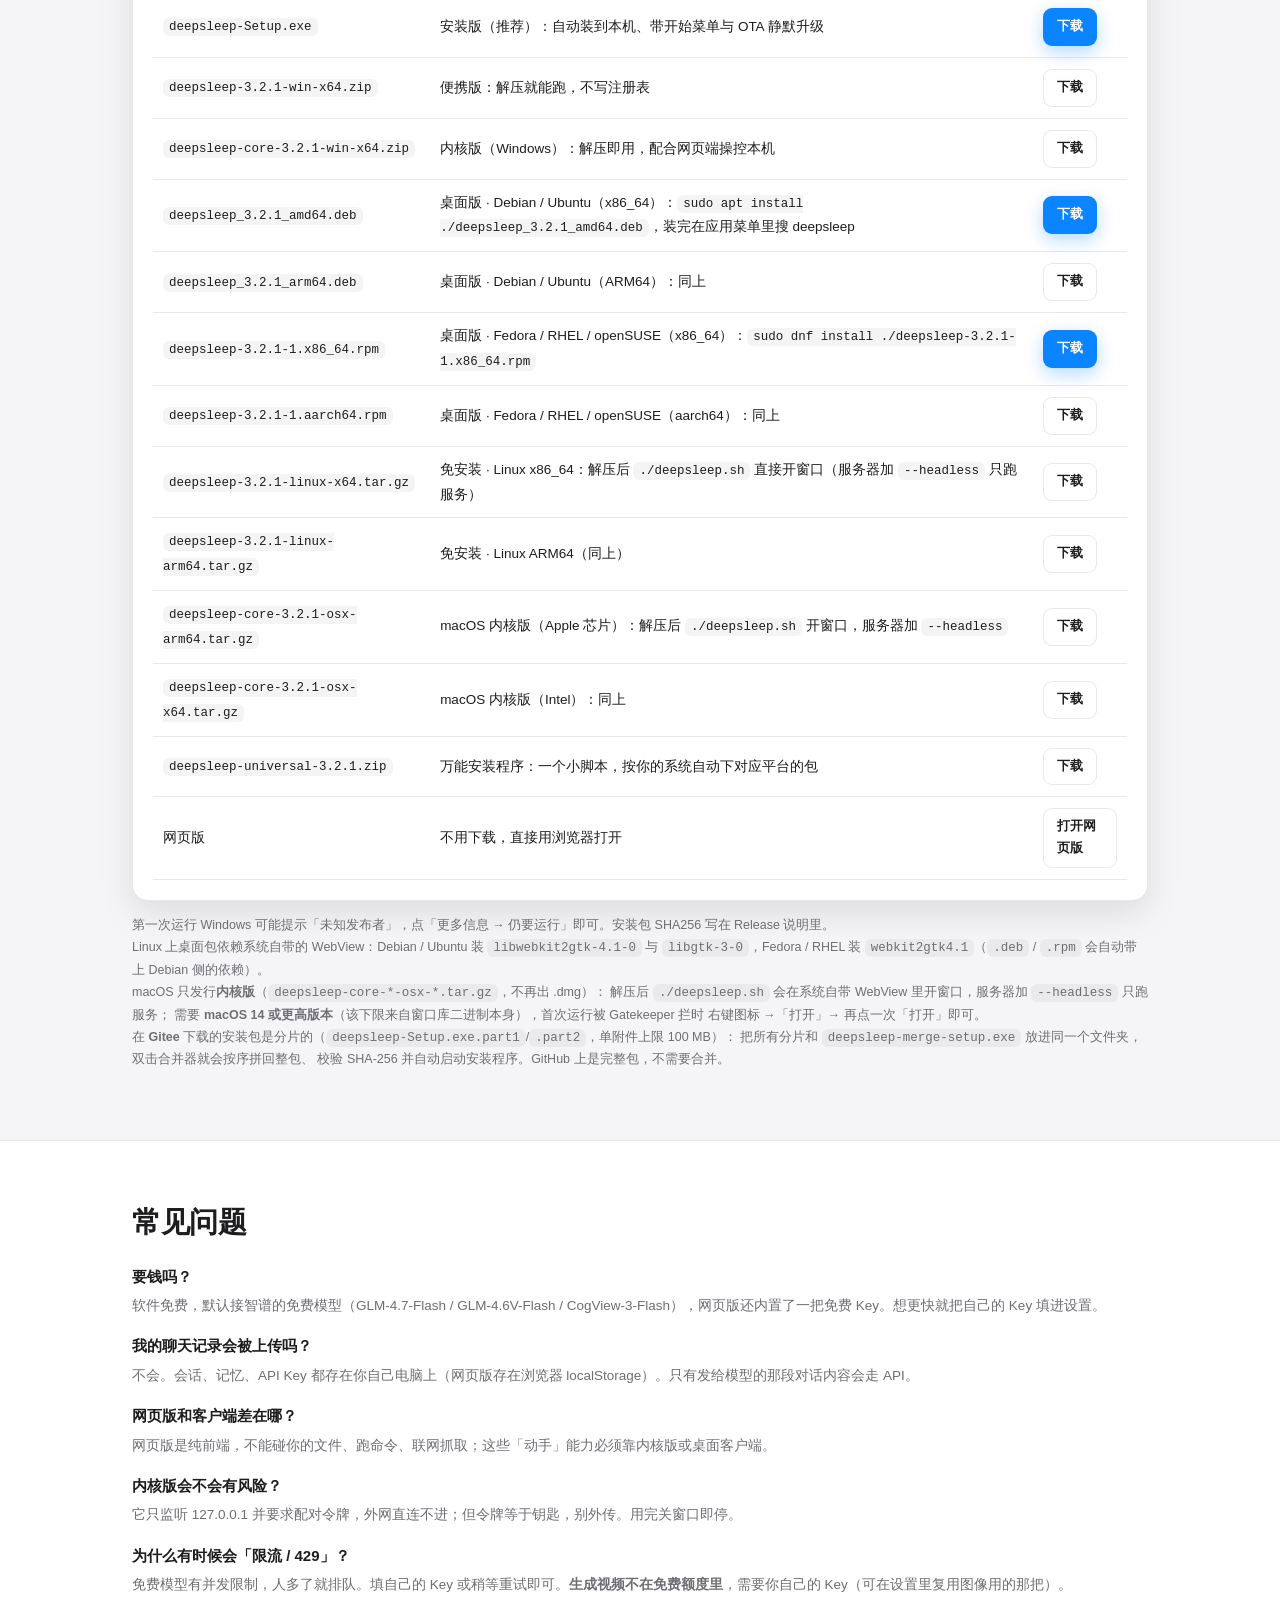
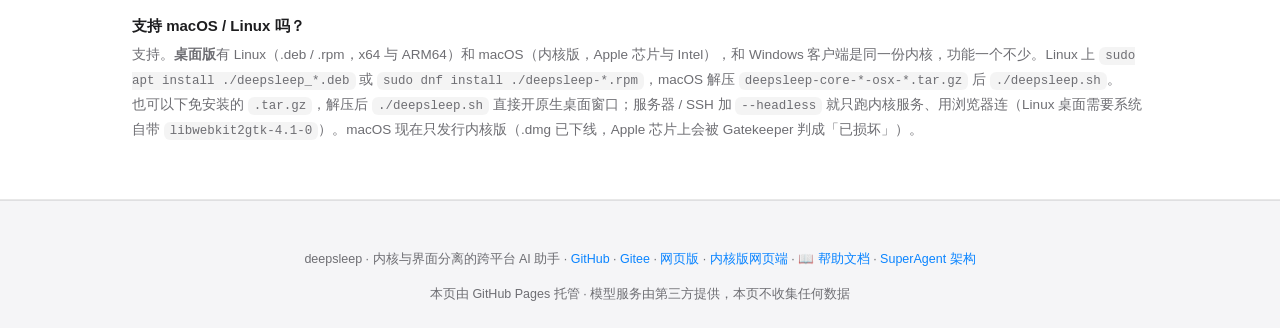
==== commit c739b3e0: "release: 3.2.1" ====
--- a/web/index.html
+++ b/web/index.html
@@ -131,7 +131,7 @@
 </div></nav>
 
 <header class="hero"><div class="wrap">
-  <div class="badge">Windows 10 / 11 · Linux · macOS · 最新版 3.2.0</div>
+  <div class="badge">Windows 10 / 11 · Linux · macOS · 最新版 3.2.1</div>
   <h1>会动手的 <em>AI 助手</em></h1>
   <p class="lead">deepsleep（深眠）不只会聊天：它能读写你电脑上的文件、跑命令、搜网络、做带来源的深度研究、
      看图、画图，还能长期记住你的偏好。内核与界面分离，界面是纯 HTML —— 桌面上跑、浏览器里也跑。</p>
@@ -141,7 +141,7 @@
     <a class="btn gho" href="help/">📖 帮助文档</a>
   </div>
   <div class="hint">网页版开箱即用：内置免费模型矩阵，不用注册也能聊。<br>
-    <strong>3.2.0</strong>：亮 / 暗两套自带 CSS · 内置知识库 · 扩展包双击即装 · SuperAgent 架构第一期</div>
+    <strong>3.2.1</strong>：亮 / 暗两套自带 CSS · 内置知识库 · 扩展包双击即装 · SuperAgent 架构第一期</div>
 </div></header>
 
 <section id="free" class="alt"><div class="wrap">
@@ -209,14 +209,14 @@
      点右上角 ☀️ / 🌙 就整套换掉（配色、氛围光、消息动效、滚动条全都不一样），即时生效、不用重启。
      还能再叠加 <code>.dslp</code> 皮肤包做自己的外观。</p>
   <div class="shots">
-    <figure><img src="assets/site-light.png" alt="deepsleep 3.2.0 浅色模式「dsh · 晨光」界面" loading="lazy"><figcaption>浅色模式 · dsh 晨光（雾白画布 / 墨绿强调 / 柔和玻璃高光）</figcaption></figure>
-    <figure><img src="assets/site-dark.png" alt="deepsleep 3.2.0 深色模式「dsh · 深眠」界面" loading="lazy"><figcaption>深色模式 · dsh 深眠（漂移氛围光 / 星点 / 流光气泡）</figcaption></figure>
-  </div>
-  <p class="hint">两套都尊重系统的「减少动态效果」设置；截图为 3.2.0 实际运行画面。</p>
+    <figure><img src="assets/site-light.png" alt="deepsleep 3.2.1 浅色模式「dsh · 晨光」界面" loading="lazy"><figcaption>浅色模式 · dsh 晨光（雾白画布 / 墨绿强调 / 柔和玻璃高光）</figcaption></figure>
+    <figure><img src="assets/site-dark.png" alt="deepsleep 3.2.1 深色模式「dsh · 深眠」界面" loading="lazy"><figcaption>深色模式 · dsh 深眠（漂移氛围光 / 星点 / 流光气泡）</figcaption></figure>
+  </div>
+  <p class="hint">两套都尊重系统的「减少动态效果」设置；截图为 3.2.1 实际运行画面。</p>
 </div></section>
 
 <section id="superagent" class="alt"><div class="wrap">
-  <h2>SuperAgent 架构 <span style="font-size:13px;font-weight:600;color:var(--blue);vertical-align:middle">3.2.0 第一期</span></h2>
+  <h2>SuperAgent 架构 <span style="font-size:13px;font-weight:600;color:var(--blue);vertical-align:middle">3.2.1 第一期</span></h2>
   <p class="sub">不只是「一个会调工具的聊天窗口」。deepsleep 正在升级成一套常驻、可调度、可自愈的多 Agent 系统：
      把「理解与路由」和「执行」彻底分开，状态全部落库，长任务更稳、断点可续、Agent 之间互不污染上下文。</p>
 
@@ -229,11 +229,11 @@
   </div>
 
   <div class="grid g2">
-    <div class="card"><span class="tag">已在 3.2.0 落地</span><h3>Session 数据库</h3>
+    <div class="card"><span class="tag">已在 3.2.1 落地</span><h3>Session 数据库</h3>
       <p>会话不再是一个截到 4000 字的快照文件，而是 <code>data/sessions/&lt;sid&gt;.json</code> + 索引，
          带 kind(main/worker/router)、parentSid、state、时间戳与摘要；原子写入、旧数据自动迁移、可按状态查询。
          这是 Router 与 Watchdog 的地基，也提供 <code>sessionList</code> / <code>sessionGet</code> 接口。</p></div>
-    <div class="card"><span class="tag">已在 3.2.0 落地</span><h3>并行子 Agent + 隔离上下文</h3>
+    <div class="card"><span class="tag">已在 3.2.1 落地</span><h3>并行子 Agent + 隔离上下文</h3>
       <p>「拆分任务」由主助手自己把大任务拆成多个子 Agent 并行执行（命令 / Python / 文件 / 搜索 / 研究 / 画图），
          最后汇总结果；会话按 sid 隔离。等于 Worker 的执行雏形先跑起来了，
          配上同期的内置知识库与扩展包双击安装，AI 连软件自身的格式规范都能查得到、做得出。</p></div>
@@ -241,7 +241,7 @@
 
   <div class="card" style="margin-top:16px">
     <h3 style="margin-bottom:6px">分期路线</h3>
-    <div class="phase"><span class="pn">1</span><span class="pt"><b>Session 数据库</b><span>状态落库、原子写、迁移、查询 API</span></span><span class="ps done">✅ 3.2.0 已发布</span></div>
+    <div class="phase"><span class="pn">1</span><span class="pt"><b>Session 数据库</b><span>状态落库、原子写、迁移、查询 API</span></span><span class="ps done">✅ 3.2.1 已发布</span></div>
     <div class="phase"><span class="pn">2</span><span class="pt"><b>Router + Worker Session 分层</b><span>常驻 Router 持有共享上下文与路由，Worker 上下文隔离</span></span><span class="ps">规划中</span></div>
     <div class="phase"><span class="pn">3</span><span class="pt"><b>两级过滤 + Trigger</b><span>Fast Path 直通 Worker、Slow Path 走 Router；定时 / 文件 / 剪贴板事件</span></span><span class="ps">规划中</span></div>
     <div class="phase"><span class="pn">4</span><span class="pt"><b>Watchdog</b><span>独立监控卡死 / 超时会话，标记与自愈</span></span><span class="ps">规划中</span></div>
@@ -259,8 +259,8 @@
   <div class="grid g2">
     <div>
       <div class="step"><b class="n">1</b><div>下载并解压内核版<strong>（解压即用，免安装）</strong>
-        <p class="hint" style="margin:6px 0">Windows 用 <code>deepsleep-core-3.2.0-win-x64.zip</code>；Linux 用 <code>deepsleep_3.2.0_amd64.deb</code> / <code>deepsleep-3.2.0-1.x86_64.rpm</code>（或免安装的 <code>deepsleep-3.2.0-linux-x64.tar.gz</code>）；macOS 用 <code>deepsleep-core-3.2.0-osx-arm64.tar.gz</code>。桌面版和内核版能力完全一样，区别只是桌面版默认开窗口；没有桌面环境就加 <code>--headless</code> 只跑服务（Linux 桌面需要 <code>libwebkit2gtk-4.1-0</code>）。</p>
-        <p><a class="btn pri sm" href="https://github.com/zhdezs/deepsleep/releases/latest/download/deepsleep-core-3.2.0-win-x64.zip" target="_blank" rel="noreferrer">⬇ deepsleep-core-3.2.0-win-x64.zip</a></p></div></div>
+        <p class="hint" style="margin:6px 0">Windows 用 <code>deepsleep-core-3.2.1-win-x64.zip</code>；Linux 用 <code>deepsleep_3.2.1_amd64.deb</code> / <code>deepsleep-3.2.1-1.x86_64.rpm</code>（或免安装的 <code>deepsleep-3.2.1-linux-x64.tar.gz</code>）；macOS 用 <code>deepsleep-core-3.2.1-osx-arm64.tar.gz</code>。桌面版和内核版能力完全一样，区别只是桌面版默认开窗口；没有桌面环境就加 <code>--headless</code> 只跑服务（Linux 桌面需要 <code>libwebkit2gtk-4.1-0</code>）。</p>
+        <p><a class="btn pri sm" href="https://github.com/zhdezs/deepsleep/releases/latest/download/deepsleep-core-3.2.1-win-x64.zip" target="_blank" rel="noreferrer">⬇ deepsleep-core-3.2.1-win-x64.zip</a></p></div></div>
       <div class="step"><b class="n">2</b><div>运行内核：Windows 双击 <code>deepsleep-core.exe</code>，Linux / macOS 执行 <code>./deepsleep.sh</code>
         <p>Windows 会打开本机首页；Linux / macOS 会直接开一个<strong>原生桌面窗口</strong>，双击即用（服务器 / SSH 加 <code>--headless</code> 只跑服务）。</p>
         <p>同时会打印<strong>端口</strong>与<strong>配对令牌</strong>，方便在别的设备上连。</p></div></div>
@@ -347,28 +347,28 @@
     <tr><th>文件</th><th>说明</th><th></th></tr>
     <tr><td><code>deepsleep-Setup.exe</code></td><td>安装版（推荐）：自动装到本机、带开始菜单与 OTA 静默升级</td>
         <td><a class="btn pri sm" href="https://github.com/zhdezs/deepsleep/releases/latest/download/deepsleep-Setup.exe">下载</a></td></tr>
-    <tr><td><code>deepsleep-3.2.0-win-x64.zip</code></td><td>便携版：解压就能跑，不写注册表</td>
-        <td><a class="btn gho sm" href="https://github.com/zhdezs/deepsleep/releases/latest/download/deepsleep-3.2.0-win-x64.zip">下载</a></td></tr>
-    <tr><td><code>deepsleep-core-3.2.0-win-x64.zip</code></td><td>内核版（Windows）：解压即用，配合网页端操控本机</td>
-        <td><a class="btn gho sm" href="https://github.com/zhdezs/deepsleep/releases/latest/download/deepsleep-core-3.2.0-win-x64.zip">下载</a></td></tr>
-    <tr><td><code>deepsleep_3.2.0_amd64.deb</code></td><td>桌面版 · Debian / Ubuntu（x86_64）：<code>sudo apt install ./deepsleep_3.2.0_amd64.deb</code>，装完在应用菜单里搜 deepsleep</td>
-        <td><a class="btn pri sm" href="https://github.com/zhdezs/deepsleep/releases/latest/download/deepsleep_3.2.0_amd64.deb">下载</a></td></tr>
-    <tr><td><code>deepsleep_3.2.0_arm64.deb</code></td><td>桌面版 · Debian / Ubuntu（ARM64）：同上</td>
-        <td><a class="btn gho sm" href="https://github.com/zhdezs/deepsleep/releases/latest/download/deepsleep_3.2.0_arm64.deb">下载</a></td></tr>
-    <tr><td><code>deepsleep-3.2.0-1.x86_64.rpm</code></td><td>桌面版 · Fedora / RHEL / openSUSE（x86_64）：<code>sudo dnf install ./deepsleep-3.2.0-1.x86_64.rpm</code></td>
-        <td><a class="btn pri sm" href="https://github.com/zhdezs/deepsleep/releases/latest/download/deepsleep-3.2.0-1.x86_64.rpm">下载</a></td></tr>
-    <tr><td><code>deepsleep-3.2.0-1.aarch64.rpm</code></td><td>桌面版 · Fedora / RHEL / openSUSE（aarch64）：同上</td>
-        <td><a class="btn gho sm" href="https://github.com/zhdezs/deepsleep/releases/latest/download/deepsleep-3.2.0-1.aarch64.rpm">下载</a></td></tr>
-    <tr><td><code>deepsleep-3.2.0-linux-x64.tar.gz</code></td><td>免安装 · Linux x86_64：解压后 <code>./deepsleep.sh</code> 直接开窗口（服务器加 <code>--headless</code> 只跑服务）</td>
-        <td><a class="btn gho sm" href="https://github.com/zhdezs/deepsleep/releases/latest/download/deepsleep-3.2.0-linux-x64.tar.gz">下载</a></td></tr>
-    <tr><td><code>deepsleep-3.2.0-linux-arm64.tar.gz</code></td><td>免安装 · Linux ARM64（同上）</td>
-        <td><a class="btn gho sm" href="https://github.com/zhdezs/deepsleep/releases/latest/download/deepsleep-3.2.0-linux-arm64.tar.gz">下载</a></td></tr>
-    <tr><td><code>deepsleep-core-3.2.0-osx-arm64.tar.gz</code></td><td>macOS 内核版（Apple 芯片）：解压后 <code>./deepsleep.sh</code> 开窗口，服务器加 <code>--headless</code></td>
-        <td><a class="btn gho sm" href="https://github.com/zhdezs/deepsleep/releases/latest/download/deepsleep-core-3.2.0-osx-arm64.tar.gz">下载</a></td></tr>
-    <tr><td><code>deepsleep-core-3.2.0-osx-x64.tar.gz</code></td><td>macOS 内核版（Intel）：同上</td>
-        <td><a class="btn gho sm" href="https://github.com/zhdezs/deepsleep/releases/latest/download/deepsleep-core-3.2.0-osx-x64.tar.gz">下载</a></td></tr>
-    <tr><td><code>deepsleep-universal-3.2.0.zip</code></td><td>万能安装程序：一个小脚本，按你的系统自动下对应平台的包</td>
-        <td><a class="btn gho sm" href="https://github.com/zhdezs/deepsleep/releases/latest/download/deepsleep-universal-3.2.0.zip">下载</a></td></tr>
+    <tr><td><code>deepsleep-3.2.1-win-x64.zip</code></td><td>便携版：解压就能跑，不写注册表</td>
+        <td><a class="btn gho sm" href="https://github.com/zhdezs/deepsleep/releases/latest/download/deepsleep-3.2.1-win-x64.zip">下载</a></td></tr>
+    <tr><td><code>deepsleep-core-3.2.1-win-x64.zip</code></td><td>内核版（Windows）：解压即用，配合网页端操控本机</td>
+        <td><a class="btn gho sm" href="https://github.com/zhdezs/deepsleep/releases/latest/download/deepsleep-core-3.2.1-win-x64.zip">下载</a></td></tr>
+    <tr><td><code>deepsleep_3.2.1_amd64.deb</code></td><td>桌面版 · Debian / Ubuntu（x86_64）：<code>sudo apt install ./deepsleep_3.2.1_amd64.deb</code>，装完在应用菜单里搜 deepsleep</td>
+        <td><a class="btn pri sm" href="https://github.com/zhdezs/deepsleep/releases/latest/download/deepsleep_3.2.1_amd64.deb">下载</a></td></tr>
+    <tr><td><code>deepsleep_3.2.1_arm64.deb</code></td><td>桌面版 · Debian / Ubuntu（ARM64）：同上</td>
+        <td><a class="btn gho sm" href="https://github.com/zhdezs/deepsleep/releases/latest/download/deepsleep_3.2.1_arm64.deb">下载</a></td></tr>
+    <tr><td><code>deepsleep-3.2.1-1.x86_64.rpm</code></td><td>桌面版 · Fedora / RHEL / openSUSE（x86_64）：<code>sudo dnf install ./deepsleep-3.2.1-1.x86_64.rpm</code></td>
+        <td><a class="btn pri sm" href="https://github.com/zhdezs/deepsleep/releases/latest/download/deepsleep-3.2.1-1.x86_64.rpm">下载</a></td></tr>
+    <tr><td><code>deepsleep-3.2.1-1.aarch64.rpm</code></td><td>桌面版 · Fedora / RHEL / openSUSE（aarch64）：同上</td>
+        <td><a class="btn gho sm" href="https://github.com/zhdezs/deepsleep/releases/latest/download/deepsleep-3.2.1-1.aarch64.rpm">下载</a></td></tr>
+    <tr><td><code>deepsleep-3.2.1-linux-x64.tar.gz</code></td><td>免安装 · Linux x86_64：解压后 <code>./deepsleep.sh</code> 直接开窗口（服务器加 <code>--headless</code> 只跑服务）</td>
+        <td><a class="btn gho sm" href="https://github.com/zhdezs/deepsleep/releases/latest/download/deepsleep-3.2.1-linux-x64.tar.gz">下载</a></td></tr>
+    <tr><td><code>deepsleep-3.2.1-linux-arm64.tar.gz</code></td><td>免安装 · Linux ARM64（同上）</td>
+        <td><a class="btn gho sm" href="https://github.com/zhdezs/deepsleep/releases/latest/download/deepsleep-3.2.1-linux-arm64.tar.gz">下载</a></td></tr>
+    <tr><td><code>deepsleep-core-3.2.1-osx-arm64.tar.gz</code></td><td>macOS 内核版（Apple 芯片）：解压后 <code>./deepsleep.sh</code> 开窗口，服务器加 <code>--headless</code></td>
+        <td><a class="btn gho sm" href="https://github.com/zhdezs/deepsleep/releases/latest/download/deepsleep-core-3.2.1-osx-arm64.tar.gz">下载</a></td></tr>
+    <tr><td><code>deepsleep-core-3.2.1-osx-x64.tar.gz</code></td><td>macOS 内核版（Intel）：同上</td>
+        <td><a class="btn gho sm" href="https://github.com/zhdezs/deepsleep/releases/latest/download/deepsleep-core-3.2.1-osx-x64.tar.gz">下载</a></td></tr>
+    <tr><td><code>deepsleep-universal-3.2.1.zip</code></td><td>万能安装程序：一个小脚本，按你的系统自动下对应平台的包</td>
+        <td><a class="btn gho sm" href="https://github.com/zhdezs/deepsleep/releases/latest/download/deepsleep-universal-3.2.1.zip">下载</a></td></tr>
     <tr><td>网页版</td><td>不用下载，直接用浏览器打开</td>
         <td><a class="btn gho sm" href="app/">打开网页版</a></td></tr>
   </table>
@@ -378,29 +378,29 @@
   <table class="dl">
     <tr><th>文件</th><th>说明</th><th></th></tr>
     <tr><td><code>deepsleep-Setup.exe.part1</code><br><code>deepsleep-Setup.exe.part2</code></td><td>安装版（推荐）：Gitee 单附件上限 100 MB，安装包被切成 2 片。<strong>两片都要下</strong>，和下面的合并器放同一个文件夹，双击合并器即可拼回整包并自动安装</td>
-        <td><a class="btn pri sm" href="https://gitee.com/zhdezs/deepsleep/releases/download/v3.2.0/deepsleep-Setup.exe.part1">下载 part1</a><br><a class="btn pri sm" style="margin-top:6px" href="https://gitee.com/zhdezs/deepsleep/releases/download/v3.2.0/deepsleep-Setup.exe.part2">下载 part2</a></td></tr>
+        <td><a class="btn pri sm" href="https://gitee.com/zhdezs/deepsleep/releases/download/v3.2.1/deepsleep-Setup.exe.part1">下载 part1</a><br><a class="btn pri sm" style="margin-top:6px" href="https://gitee.com/zhdezs/deepsleep/releases/download/v3.2.1/deepsleep-Setup.exe.part2">下载 part2</a></td></tr>
     <tr><td><code>deepsleep-merge-setup.exe</code></td><td>分片合并器（<strong>必下</strong>）：校验 SHA-256、拼回 <code>deepsleep-Setup.exe</code> 后自动启动安装</td>
-        <td><a class="btn pri sm" href="https://gitee.com/zhdezs/deepsleep/releases/download/v3.2.0/deepsleep-merge-setup.exe">下载</a></td></tr>
-    <tr><td><code>deepsleep-3.2.0-win-x64.zip</code></td><td>便携版：解压就能跑，不写注册表</td>
-        <td><a class="btn gho sm" href="https://gitee.com/zhdezs/deepsleep/releases/download/v3.2.0/deepsleep-3.2.0-win-x64.zip">下载</a></td></tr>
-    <tr><td><code>deepsleep-core-3.2.0-win-x64.zip</code></td><td>内核版（Windows）：解压即用，配合网页端操控本机</td>
-        <td><a class="btn gho sm" href="https://gitee.com/zhdezs/deepsleep/releases/download/v3.2.0/deepsleep-core-3.2.0-win-x64.zip">下载</a></td></tr>
-    <tr><td><code>deepsleep_3.2.0_amd64.deb</code></td><td>桌面版 · Debian / Ubuntu（x86_64）：<code>sudo apt install ./deepsleep_3.2.0_amd64.deb</code>，装完在应用菜单里搜 deepsleep</td>
-        <td><a class="btn pri sm" href="https://gitee.com/zhdezs/deepsleep/releases/download/v3.2.0/deepsleep_3.2.0_amd64.deb">下载</a></td></tr>
-    <tr><td><code>deepsleep_3.2.0_arm64.deb</code></td><td>桌面版 · Debian / Ubuntu（ARM64）：同上</td>
-        <td><a class="btn gho sm" href="https://gitee.com/zhdezs/deepsleep/releases/download/v3.2.0/deepsleep_3.2.0_arm64.deb">下载</a></td></tr>
-    <tr><td><code>deepsleep-3.2.0-1.x86_64.rpm</code></td><td>桌面版 · Fedora / RHEL / openSUSE（x86_64）：<code>sudo dnf install ./deepsleep-3.2.0-1.x86_64.rpm</code></td>
-        <td><a class="btn pri sm" href="https://gitee.com/zhdezs/deepsleep/releases/download/v3.2.0/deepsleep-3.2.0-1.x86_64.rpm">下载</a></td></tr>
-    <tr><td><code>deepsleep-3.2.0-1.aarch64.rpm</code></td><td>桌面版 · Fedora / RHEL / openSUSE（aarch64）：同上</td>
-        <td><a class="btn gho sm" href="https://gitee.com/zhdezs/deepsleep/releases/download/v3.2.0/deepsleep-3.2.0-1.aarch64.rpm">下载</a></td></tr>
-    <tr><td><code>deepsleep-3.2.0-linux-x64.tar.gz</code></td><td>免安装 · Linux x86_64：解压后 <code>./deepsleep.sh</code> 直接开窗口（服务器加 <code>--headless</code> 只跑服务）</td>
-        <td><a class="btn gho sm" href="https://gitee.com/zhdezs/deepsleep/releases/download/v3.2.0/deepsleep-3.2.0-linux-x64.tar.gz">下载</a></td></tr>
-    <tr><td><code>deepsleep-3.2.0-linux-arm64.tar.gz</code></td><td>免安装 · Linux ARM64（同上）</td>
-        <td><a class="btn gho sm" href="https://gitee.com/zhdezs/deepsleep/releases/download/v3.2.0/deepsleep-3.2.0-linux-arm64.tar.gz">下载</a></td></tr>
-    <tr><td><code>deepsleep-core-3.2.0-osx-arm64.tar.gz</code></td><td>macOS 内核版（Apple 芯片）：解压后 <code>./deepsleep.sh</code> 开窗口，服务器加 <code>--headless</code></td>
-        <td><a class="btn gho sm" href="https://gitee.com/zhdezs/deepsleep/releases/download/v3.2.0/deepsleep-core-3.2.0-osx-arm64.tar.gz">下载</a></td></tr>
-    <tr><td><code>deepsleep-core-3.2.0-osx-x64.tar.gz</code></td><td>macOS 内核版（Intel）：同上</td>
-        <td><a class="btn gho sm" href="https://gitee.com/zhdezs/deepsleep/releases/download/v3.2.0/deepsleep-core-3.2.0-osx-x64.tar.gz">下载</a></td></tr>
+        <td><a class="btn pri sm" href="https://gitee.com/zhdezs/deepsleep/releases/download/v3.2.1/deepsleep-merge-setup.exe">下载</a></td></tr>
+    <tr><td><code>deepsleep-3.2.1-win-x64.zip</code></td><td>便携版：解压就能跑，不写注册表</td>
+        <td><a class="btn gho sm" href="https://gitee.com/zhdezs/deepsleep/releases/download/v3.2.1/deepsleep-3.2.1-win-x64.zip">下载</a></td></tr>
+    <tr><td><code>deepsleep-core-3.2.1-win-x64.zip</code></td><td>内核版（Windows）：解压即用，配合网页端操控本机</td>
+        <td><a class="btn gho sm" href="https://gitee.com/zhdezs/deepsleep/releases/download/v3.2.1/deepsleep-core-3.2.1-win-x64.zip">下载</a></td></tr>
+    <tr><td><code>deepsleep_3.2.1_amd64.deb</code></td><td>桌面版 · Debian / Ubuntu（x86_64）：<code>sudo apt install ./deepsleep_3.2.1_amd64.deb</code>，装完在应用菜单里搜 deepsleep</td>
+        <td><a class="btn pri sm" href="https://gitee.com/zhdezs/deepsleep/releases/download/v3.2.1/deepsleep_3.2.1_amd64.deb">下载</a></td></tr>
+    <tr><td><code>deepsleep_3.2.1_arm64.deb</code></td><td>桌面版 · Debian / Ubuntu（ARM64）：同上</td>
+        <td><a class="btn gho sm" href="https://gitee.com/zhdezs/deepsleep/releases/download/v3.2.1/deepsleep_3.2.1_arm64.deb">下载</a></td></tr>
+    <tr><td><code>deepsleep-3.2.1-1.x86_64.rpm</code></td><td>桌面版 · Fedora / RHEL / openSUSE（x86_64）：<code>sudo dnf install ./deepsleep-3.2.1-1.x86_64.rpm</code></td>
+        <td><a class="btn pri sm" href="https://gitee.com/zhdezs/deepsleep/releases/download/v3.2.1/deepsleep-3.2.1-1.x86_64.rpm">下载</a></td></tr>
+    <tr><td><code>deepsleep-3.2.1-1.aarch64.rpm</code></td><td>桌面版 · Fedora / RHEL / openSUSE（aarch64）：同上</td>
+        <td><a class="btn gho sm" href="https://gitee.com/zhdezs/deepsleep/releases/download/v3.2.1/deepsleep-3.2.1-1.aarch64.rpm">下载</a></td></tr>
+    <tr><td><code>deepsleep-3.2.1-linux-x64.tar.gz</code></td><td>免安装 · Linux x86_64：解压后 <code>./deepsleep.sh</code> 直接开窗口（服务器加 <code>--headless</code> 只跑服务）</td>
+        <td><a class="btn gho sm" href="https://gitee.com/zhdezs/deepsleep/releases/download/v3.2.1/deepsleep-3.2.1-linux-x64.tar.gz">下载</a></td></tr>
+    <tr><td><code>deepsleep-3.2.1-linux-arm64.tar.gz</code></td><td>免安装 · Linux ARM64（同上）</td>
+        <td><a class="btn gho sm" href="https://gitee.com/zhdezs/deepsleep/releases/download/v3.2.1/deepsleep-3.2.1-linux-arm64.tar.gz">下载</a></td></tr>
+    <tr><td><code>deepsleep-core-3.2.1-osx-arm64.tar.gz</code></td><td>macOS 内核版（Apple 芯片）：解压后 <code>./deepsleep.sh</code> 开窗口，服务器加 <code>--headless</code></td>
+        <td><a class="btn gho sm" href="https://gitee.com/zhdezs/deepsleep/releases/download/v3.2.1/deepsleep-core-3.2.1-osx-arm64.tar.gz">下载</a></td></tr>
+    <tr><td><code>deepsleep-core-3.2.1-osx-x64.tar.gz</code></td><td>macOS 内核版（Intel）：同上</td>
+        <td><a class="btn gho sm" href="https://gitee.com/zhdezs/deepsleep/releases/download/v3.2.1/deepsleep-core-3.2.1-osx-x64.tar.gz">下载</a></td></tr>
     <tr><td>网页版</td><td>不用下载，直接用浏览器打开</td>
         <td><a class="btn gho sm" href="app/">打开网页版</a></td></tr>
   </table>
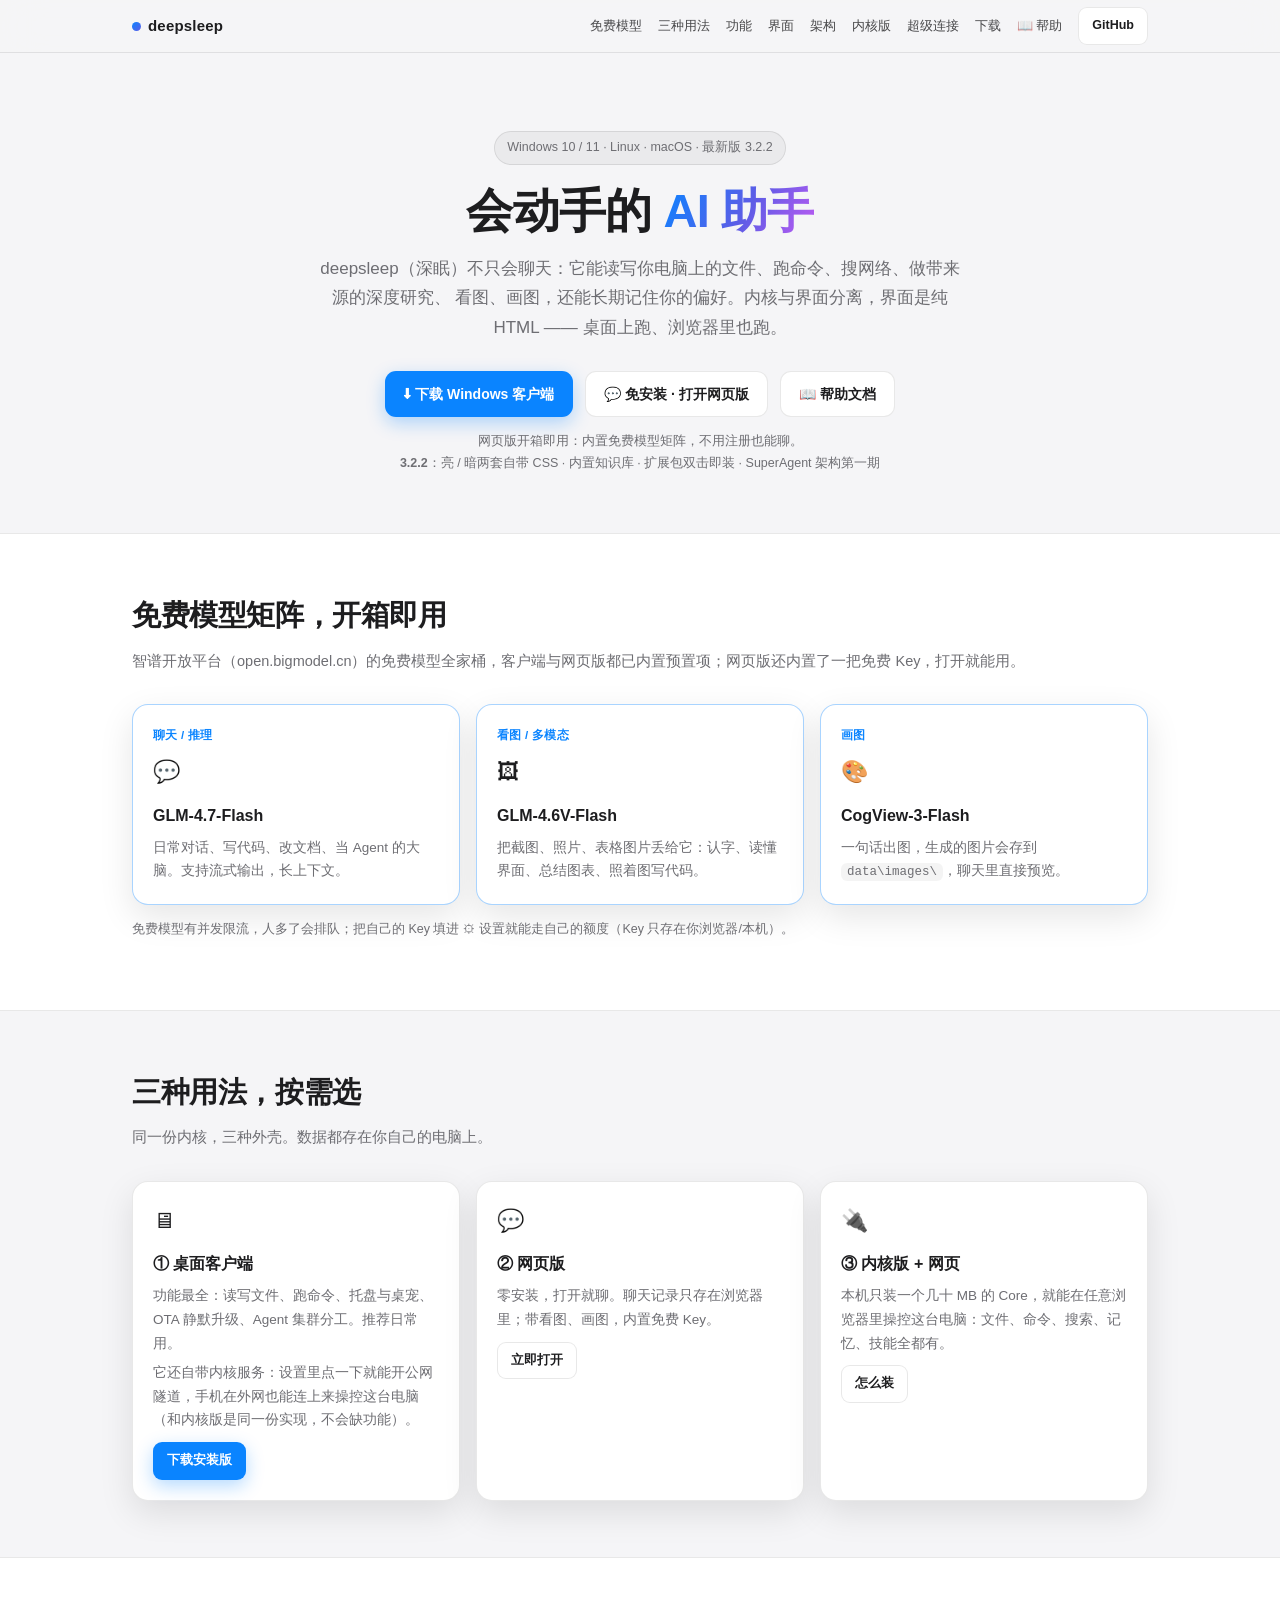
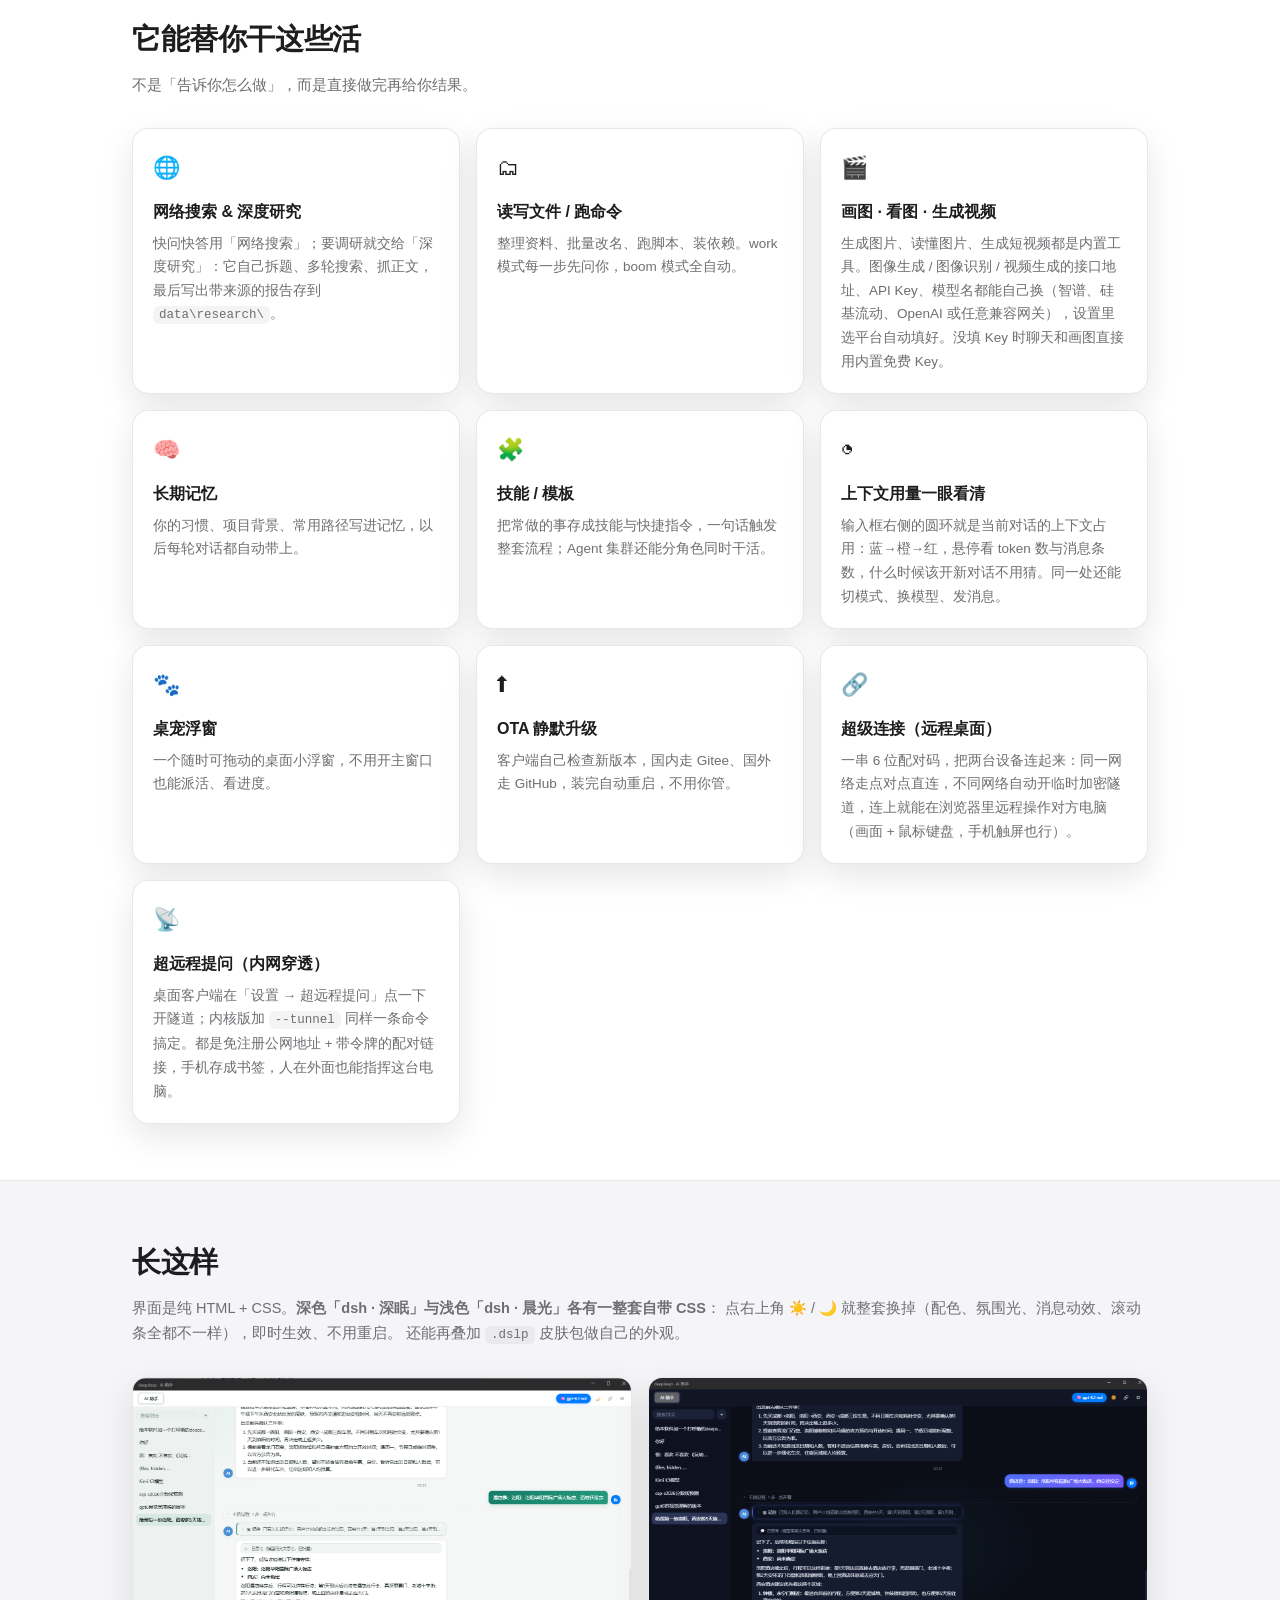
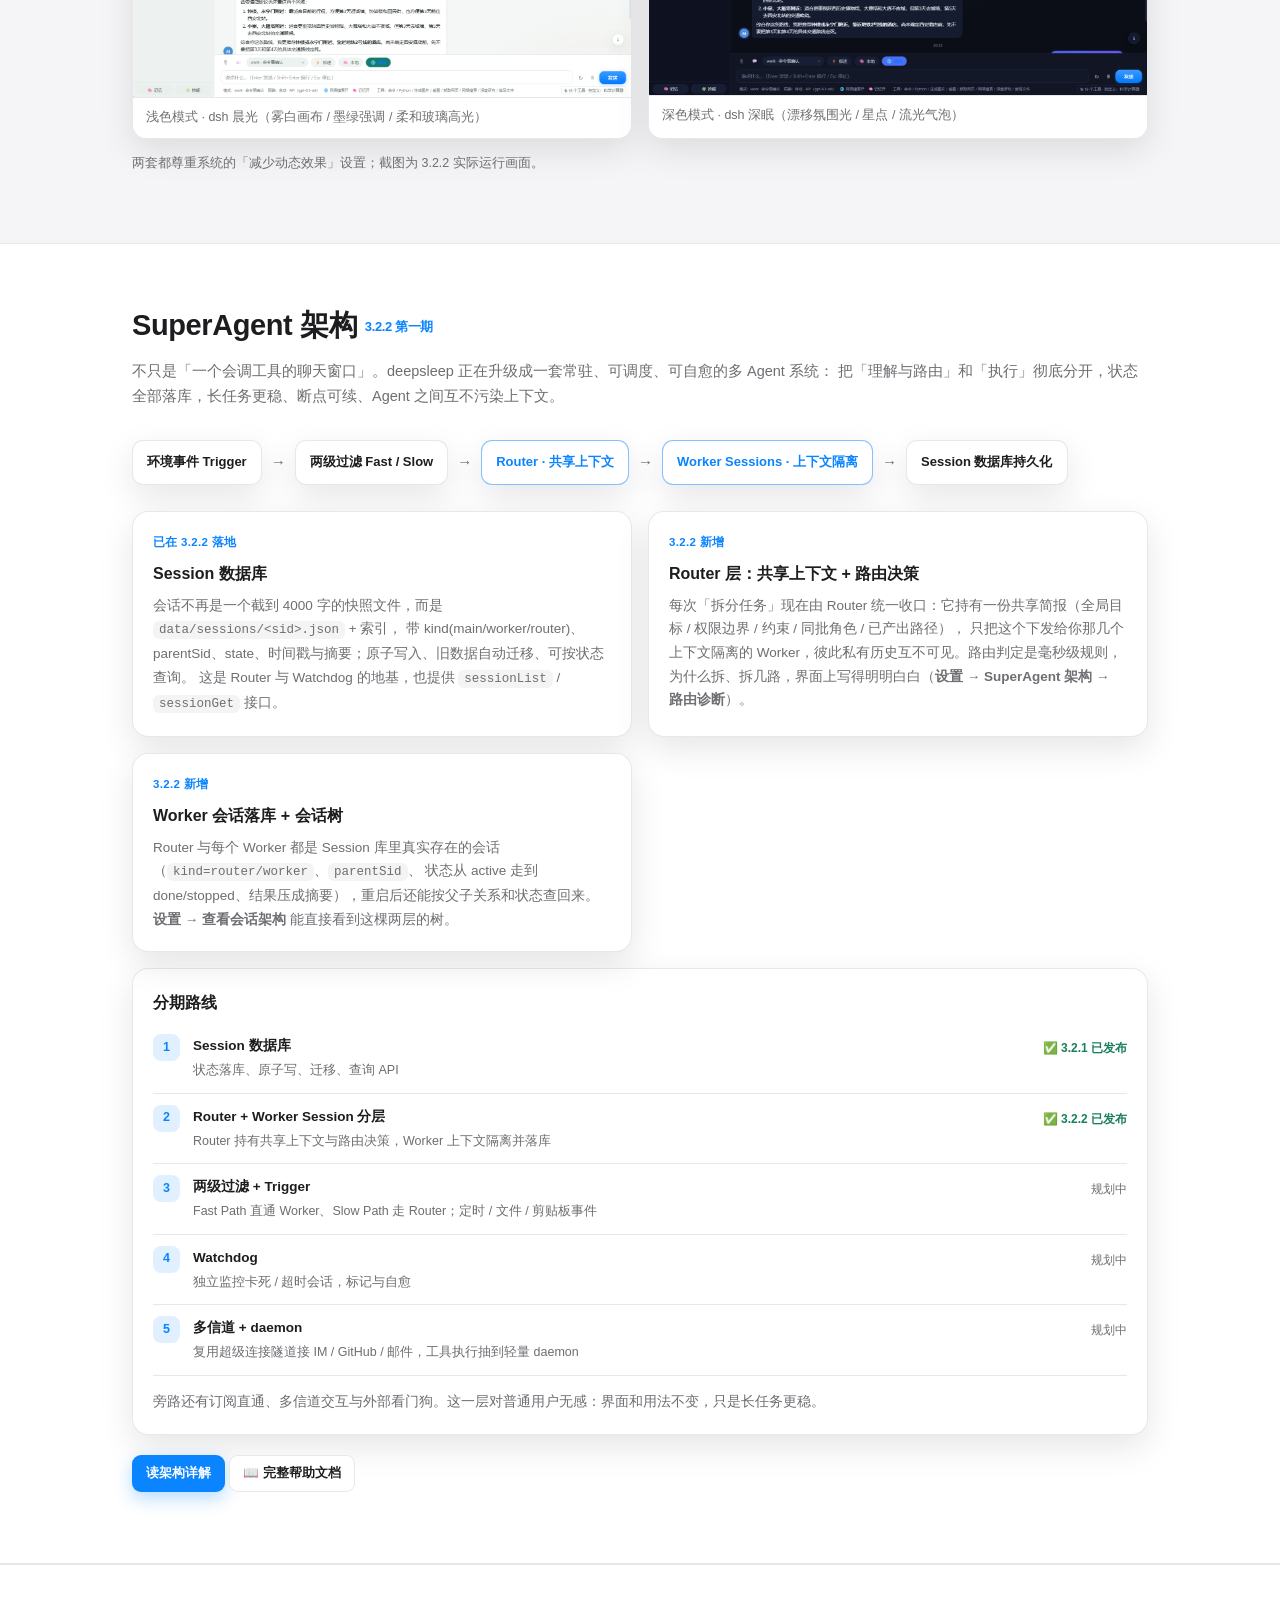
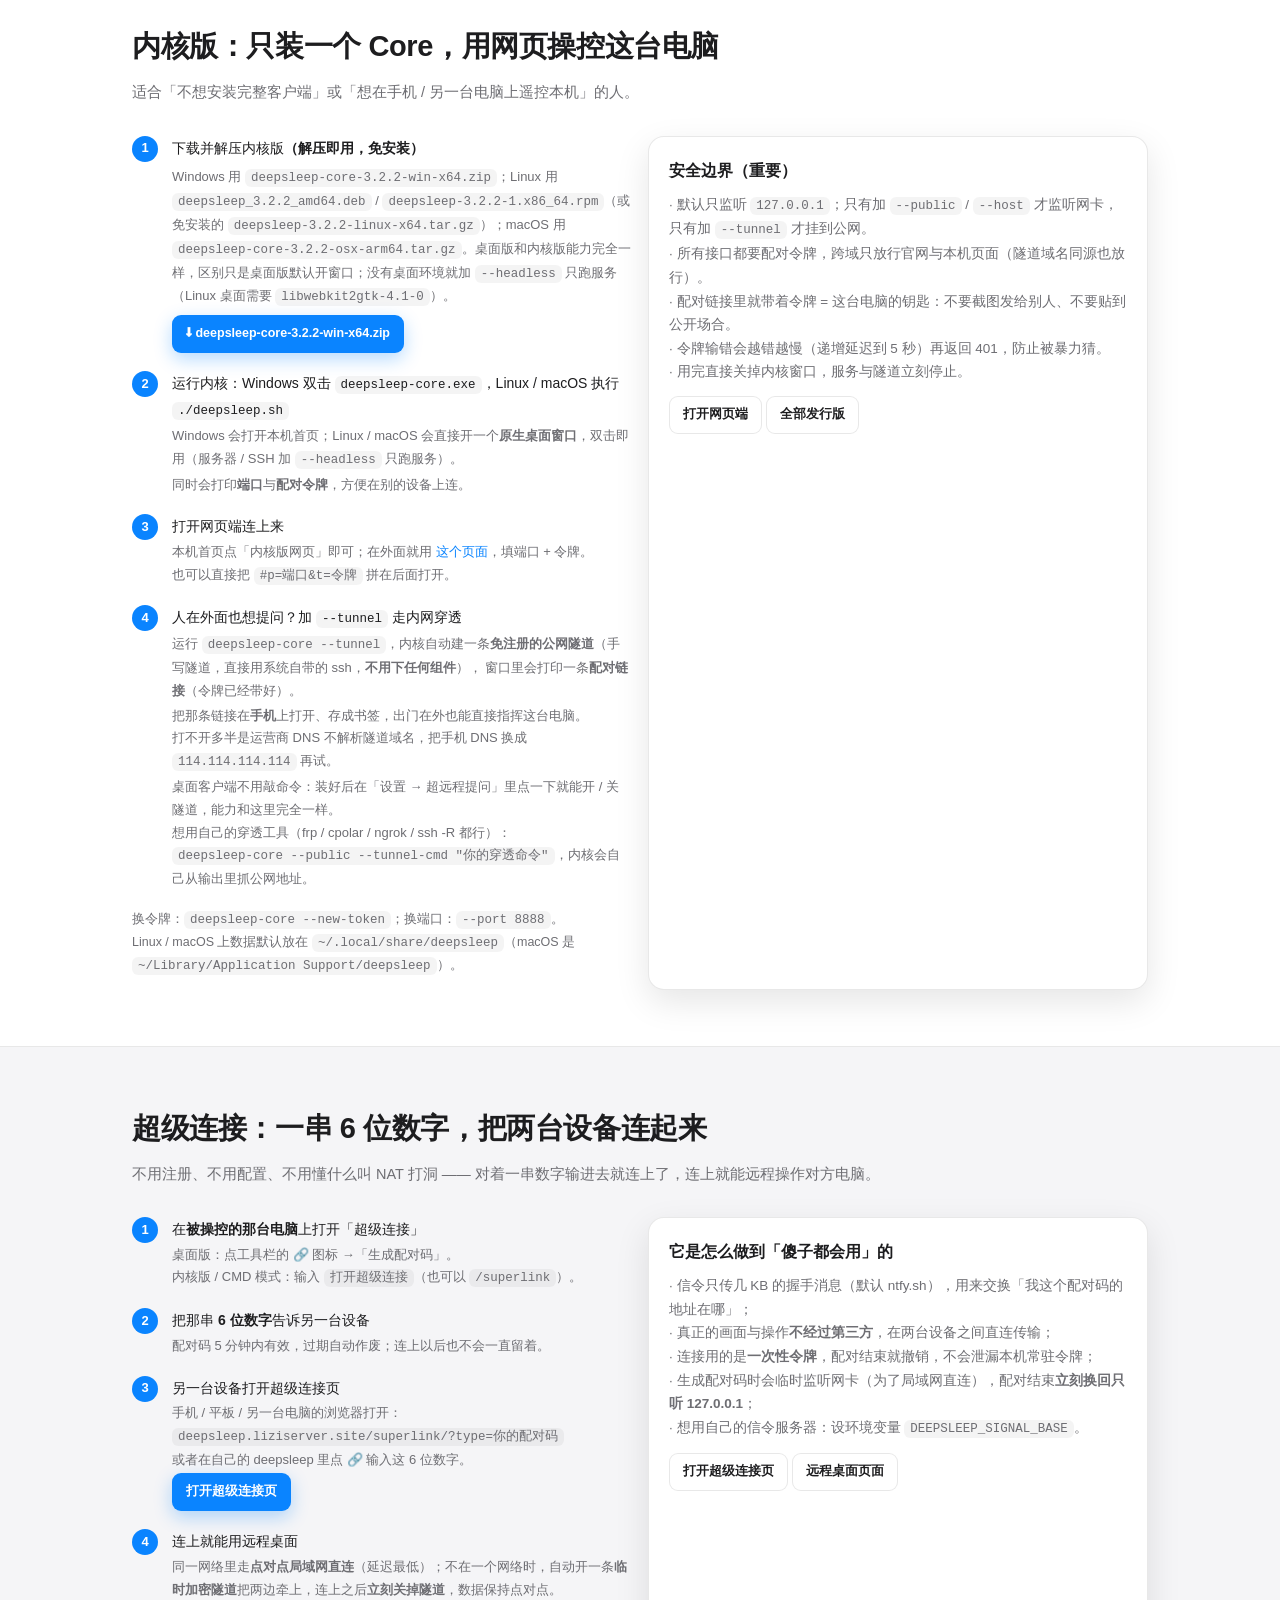
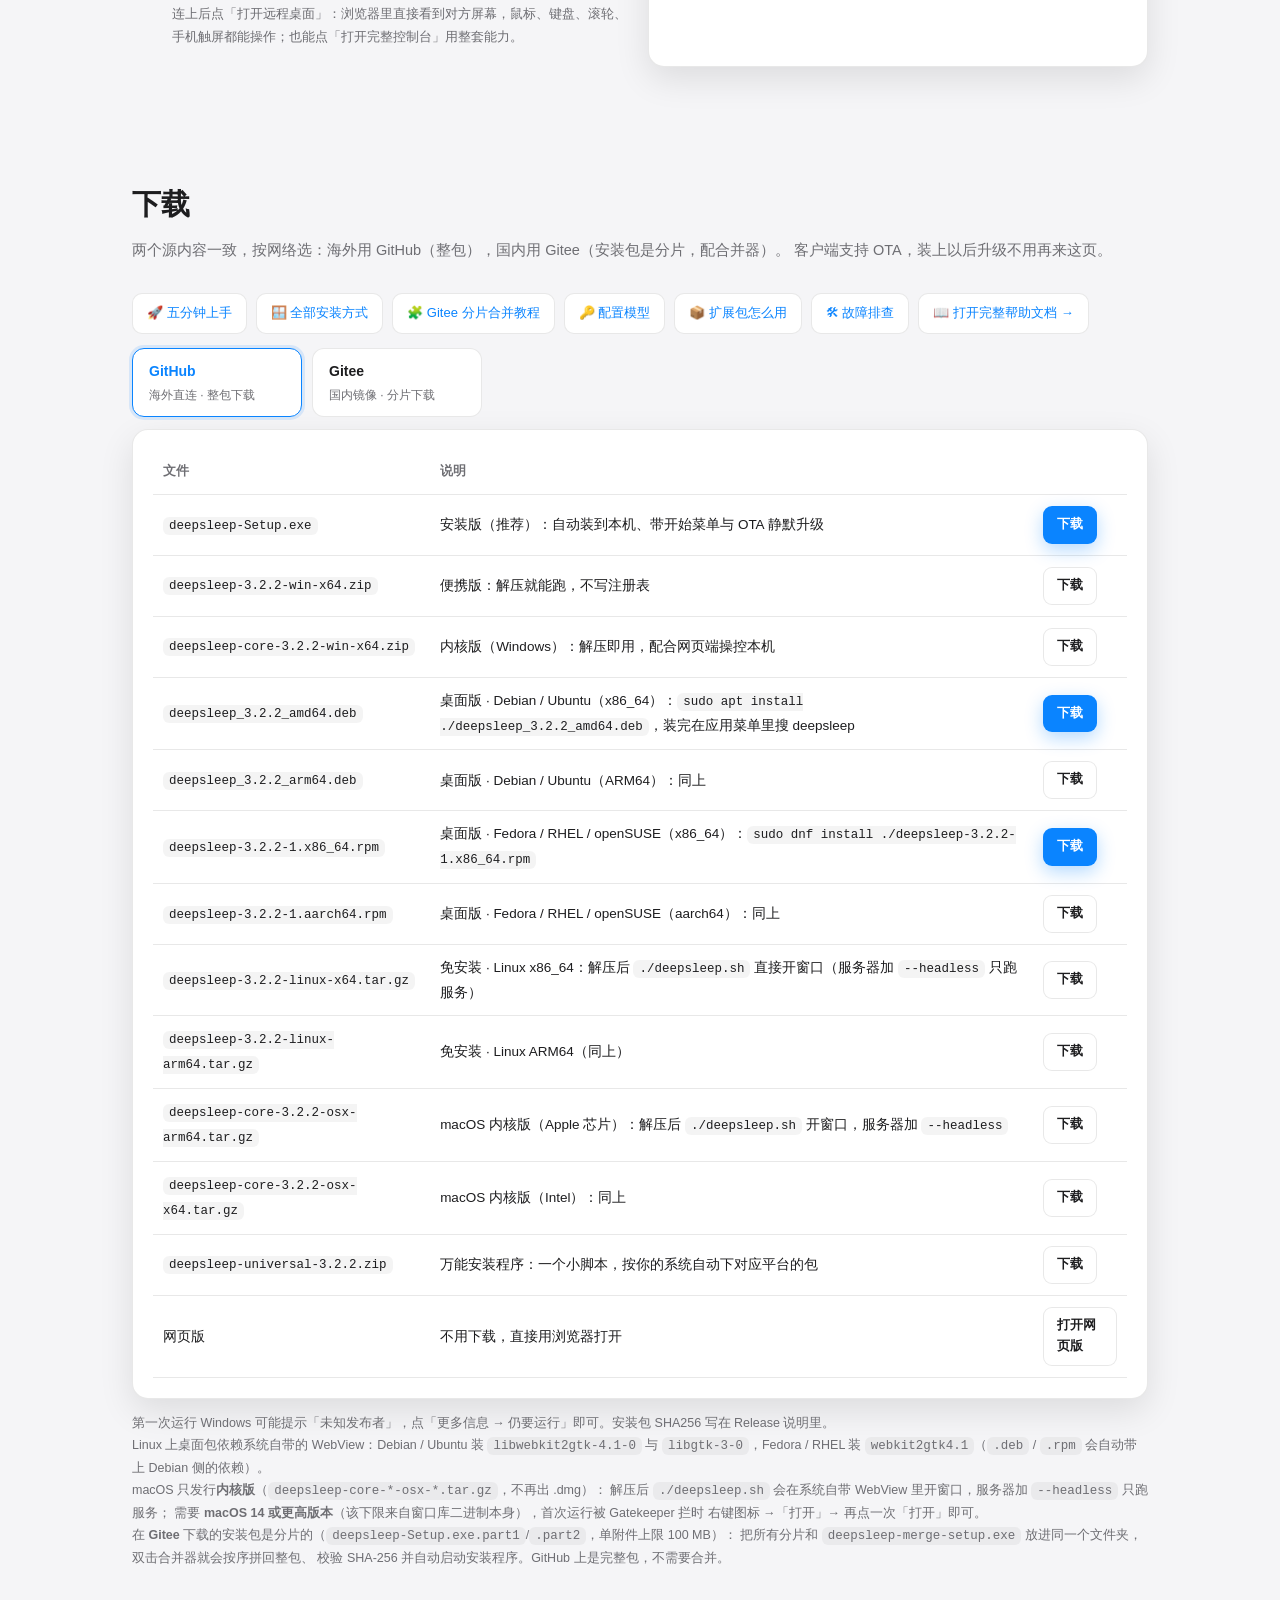
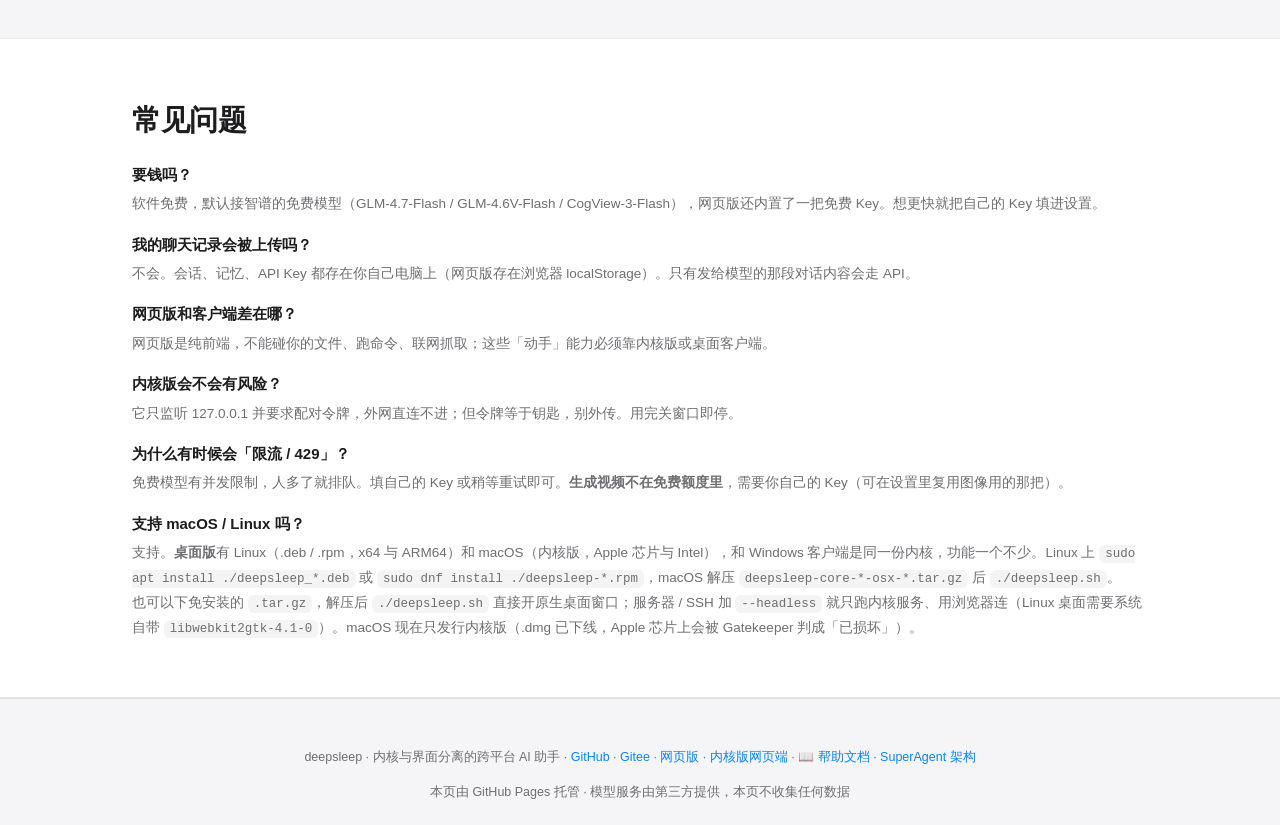
==== commit 504bd0bc: "release: 3.2.2" ====
--- a/web/index.html
+++ b/web/index.html
@@ -131,7 +131,7 @@
 </div></nav>
 
 <header class="hero"><div class="wrap">
-  <div class="badge">Windows 10 / 11 · Linux · macOS · 最新版 3.2.1</div>
+  <div class="badge">Windows 10 / 11 · Linux · macOS · 最新版 3.2.2</div>
   <h1>会动手的 <em>AI 助手</em></h1>
   <p class="lead">deepsleep（深眠）不只会聊天：它能读写你电脑上的文件、跑命令、搜网络、做带来源的深度研究、
      看图、画图，还能长期记住你的偏好。内核与界面分离，界面是纯 HTML —— 桌面上跑、浏览器里也跑。</p>
@@ -141,7 +141,7 @@
     <a class="btn gho" href="help/">📖 帮助文档</a>
   </div>
   <div class="hint">网页版开箱即用：内置免费模型矩阵，不用注册也能聊。<br>
-    <strong>3.2.1</strong>：亮 / 暗两套自带 CSS · 内置知识库 · 扩展包双击即装 · SuperAgent 架构第一期</div>
+    <strong>3.2.2</strong>：亮 / 暗两套自带 CSS · 内置知识库 · 扩展包双击即装 · SuperAgent 架构第一期</div>
 </div></header>
 
 <section id="free" class="alt"><div class="wrap">
@@ -192,6 +192,8 @@
       <p>你的习惯、项目背景、常用路径写进记忆，以后每轮对话都自动带上。</p></div>
     <div class="card"><span class="ico">🧩</span><h3>技能 / 模板</h3>
       <p>把常做的事存成技能与快捷指令，一句话触发整套流程；Agent 集群还能分角色同时干活。</p></div>
+    <div class="card"><span class="ico">◔</span><h3>上下文用量一眼看清</h3>
+      <p>输入框右侧的圆环就是当前对话的上下文占用：蓝→橙→红，悬停看 token 数与消息条数，什么时候该开新对话不用猜。同一处还能切模式、换模型、发消息。</p></div>
     <div class="card"><span class="ico">🐾</span><h3>桌宠浮窗</h3>
       <p>一个随时可拖动的桌面小浮窗，不用开主窗口也能派活、看进度。</p></div>
     <div class="card"><span class="ico">⬆</span><h3>OTA 静默升级</h3>
@@ -209,14 +211,14 @@
      点右上角 ☀️ / 🌙 就整套换掉（配色、氛围光、消息动效、滚动条全都不一样），即时生效、不用重启。
      还能再叠加 <code>.dslp</code> 皮肤包做自己的外观。</p>
   <div class="shots">
-    <figure><img src="assets/site-light.png" alt="deepsleep 3.2.1 浅色模式「dsh · 晨光」界面" loading="lazy"><figcaption>浅色模式 · dsh 晨光（雾白画布 / 墨绿强调 / 柔和玻璃高光）</figcaption></figure>
-    <figure><img src="assets/site-dark.png" alt="deepsleep 3.2.1 深色模式「dsh · 深眠」界面" loading="lazy"><figcaption>深色模式 · dsh 深眠（漂移氛围光 / 星点 / 流光气泡）</figcaption></figure>
-  </div>
-  <p class="hint">两套都尊重系统的「减少动态效果」设置；截图为 3.2.1 实际运行画面。</p>
+    <figure><img src="assets/site-light.png" alt="deepsleep 3.2.2 浅色模式「dsh · 晨光」界面" loading="lazy"><figcaption>浅色模式 · dsh 晨光（雾白画布 / 墨绿强调 / 柔和玻璃高光）</figcaption></figure>
+    <figure><img src="assets/site-dark.png" alt="deepsleep 3.2.2 深色模式「dsh · 深眠」界面" loading="lazy"><figcaption>深色模式 · dsh 深眠（漂移氛围光 / 星点 / 流光气泡）</figcaption></figure>
+  </div>
+  <p class="hint">两套都尊重系统的「减少动态效果」设置；截图为 3.2.2 实际运行画面。</p>
 </div></section>
 
 <section id="superagent" class="alt"><div class="wrap">
-  <h2>SuperAgent 架构 <span style="font-size:13px;font-weight:600;color:var(--blue);vertical-align:middle">3.2.1 第一期</span></h2>
+  <h2>SuperAgent 架构 <span style="font-size:13px;font-weight:600;color:var(--blue);vertical-align:middle">3.2.2 第一期</span></h2>
   <p class="sub">不只是「一个会调工具的聊天窗口」。deepsleep 正在升级成一套常驻、可调度、可自愈的多 Agent 系统：
      把「理解与路由」和「执行」彻底分开，状态全部落库，长任务更稳、断点可续、Agent 之间互不污染上下文。</p>
 
@@ -229,20 +231,24 @@
   </div>
 
   <div class="grid g2">
-    <div class="card"><span class="tag">已在 3.2.1 落地</span><h3>Session 数据库</h3>
+    <div class="card"><span class="tag">已在 3.2.2 落地</span><h3>Session 数据库</h3>
       <p>会话不再是一个截到 4000 字的快照文件，而是 <code>data/sessions/&lt;sid&gt;.json</code> + 索引，
          带 kind(main/worker/router)、parentSid、state、时间戳与摘要；原子写入、旧数据自动迁移、可按状态查询。
          这是 Router 与 Watchdog 的地基，也提供 <code>sessionList</code> / <code>sessionGet</code> 接口。</p></div>
-    <div class="card"><span class="tag">已在 3.2.1 落地</span><h3>并行子 Agent + 隔离上下文</h3>
-      <p>「拆分任务」由主助手自己把大任务拆成多个子 Agent 并行执行（命令 / Python / 文件 / 搜索 / 研究 / 画图），
-         最后汇总结果；会话按 sid 隔离。等于 Worker 的执行雏形先跑起来了，
-         配上同期的内置知识库与扩展包双击安装，AI 连软件自身的格式规范都能查得到、做得出。</p></div>
+    <div class="card"><span class="tag">3.2.2 新增</span><h3>Router 层：共享上下文 + 路由决策</h3>
+      <p>每次「拆分任务」现在由 Router 统一收口：它持有一份共享简报（全局目标 / 权限边界 / 约束 / 同批角色 / 已产出路径），
+         只把这个下发给你那几个上下文隔离的 Worker，彼此私有历史互不可见。路由判定是毫秒级规则，
+         为什么拆、拆几路，界面上写得明明白白（<b>设置 → SuperAgent 架构 → 路由诊断</b>）。</p></div>
+    <div class="card"><span class="tag">3.2.2 新增</span><h3>Worker 会话落库 + 会话树</h3>
+      <p>Router 与每个 Worker 都是 Session 库里真实存在的会话（<code>kind=router/worker</code>、<code>parentSid</code>、
+         状态从 active 走到 done/stopped、结果压成摘要），重启后还能按父子关系和状态查回来。
+         <b>设置 → 查看会话架构</b> 能直接看到这棵两层的树。</p></div>
   </div>
 
   <div class="card" style="margin-top:16px">
     <h3 style="margin-bottom:6px">分期路线</h3>
     <div class="phase"><span class="pn">1</span><span class="pt"><b>Session 数据库</b><span>状态落库、原子写、迁移、查询 API</span></span><span class="ps done">✅ 3.2.1 已发布</span></div>
-    <div class="phase"><span class="pn">2</span><span class="pt"><b>Router + Worker Session 分层</b><span>常驻 Router 持有共享上下文与路由，Worker 上下文隔离</span></span><span class="ps">规划中</span></div>
+    <div class="phase"><span class="pn">2</span><span class="pt"><b>Router + Worker Session 分层</b><span>Router 持有共享上下文与路由决策，Worker 上下文隔离并落库</span></span><span class="ps done">✅ 3.2.2 已发布</span></div>
     <div class="phase"><span class="pn">3</span><span class="pt"><b>两级过滤 + Trigger</b><span>Fast Path 直通 Worker、Slow Path 走 Router；定时 / 文件 / 剪贴板事件</span></span><span class="ps">规划中</span></div>
     <div class="phase"><span class="pn">4</span><span class="pt"><b>Watchdog</b><span>独立监控卡死 / 超时会话，标记与自愈</span></span><span class="ps">规划中</span></div>
     <div class="phase"><span class="pn">5</span><span class="pt"><b>多信道 + daemon</b><span>复用超级连接隧道接 IM / GitHub / 邮件，工具执行抽到轻量 daemon</span></span><span class="ps">规划中</span></div>
@@ -259,8 +265,8 @@
   <div class="grid g2">
     <div>
       <div class="step"><b class="n">1</b><div>下载并解压内核版<strong>（解压即用，免安装）</strong>
-        <p class="hint" style="margin:6px 0">Windows 用 <code>deepsleep-core-3.2.1-win-x64.zip</code>；Linux 用 <code>deepsleep_3.2.1_amd64.deb</code> / <code>deepsleep-3.2.1-1.x86_64.rpm</code>（或免安装的 <code>deepsleep-3.2.1-linux-x64.tar.gz</code>）；macOS 用 <code>deepsleep-core-3.2.1-osx-arm64.tar.gz</code>。桌面版和内核版能力完全一样，区别只是桌面版默认开窗口；没有桌面环境就加 <code>--headless</code> 只跑服务（Linux 桌面需要 <code>libwebkit2gtk-4.1-0</code>）。</p>
-        <p><a class="btn pri sm" href="https://github.com/zhdezs/deepsleep/releases/latest/download/deepsleep-core-3.2.1-win-x64.zip" target="_blank" rel="noreferrer">⬇ deepsleep-core-3.2.1-win-x64.zip</a></p></div></div>
+        <p class="hint" style="margin:6px 0">Windows 用 <code>deepsleep-core-3.2.2-win-x64.zip</code>；Linux 用 <code>deepsleep_3.2.2_amd64.deb</code> / <code>deepsleep-3.2.2-1.x86_64.rpm</code>（或免安装的 <code>deepsleep-3.2.2-linux-x64.tar.gz</code>）；macOS 用 <code>deepsleep-core-3.2.2-osx-arm64.tar.gz</code>。桌面版和内核版能力完全一样，区别只是桌面版默认开窗口；没有桌面环境就加 <code>--headless</code> 只跑服务（Linux 桌面需要 <code>libwebkit2gtk-4.1-0</code>）。</p>
+        <p><a class="btn pri sm" href="https://github.com/zhdezs/deepsleep/releases/latest/download/deepsleep-core-3.2.2-win-x64.zip" target="_blank" rel="noreferrer">⬇ deepsleep-core-3.2.2-win-x64.zip</a></p></div></div>
       <div class="step"><b class="n">2</b><div>运行内核：Windows 双击 <code>deepsleep-core.exe</code>，Linux / macOS 执行 <code>./deepsleep.sh</code>
         <p>Windows 会打开本机首页；Linux / macOS 会直接开一个<strong>原生桌面窗口</strong>，双击即用（服务器 / SSH 加 <code>--headless</code> 只跑服务）。</p>
         <p>同时会打印<strong>端口</strong>与<strong>配对令牌</strong>，方便在别的设备上连。</p></div></div>
@@ -347,28 +353,28 @@
     <tr><th>文件</th><th>说明</th><th></th></tr>
     <tr><td><code>deepsleep-Setup.exe</code></td><td>安装版（推荐）：自动装到本机、带开始菜单与 OTA 静默升级</td>
         <td><a class="btn pri sm" href="https://github.com/zhdezs/deepsleep/releases/latest/download/deepsleep-Setup.exe">下载</a></td></tr>
-    <tr><td><code>deepsleep-3.2.1-win-x64.zip</code></td><td>便携版：解压就能跑，不写注册表</td>
-        <td><a class="btn gho sm" href="https://github.com/zhdezs/deepsleep/releases/latest/download/deepsleep-3.2.1-win-x64.zip">下载</a></td></tr>
-    <tr><td><code>deepsleep-core-3.2.1-win-x64.zip</code></td><td>内核版（Windows）：解压即用，配合网页端操控本机</td>
-        <td><a class="btn gho sm" href="https://github.com/zhdezs/deepsleep/releases/latest/download/deepsleep-core-3.2.1-win-x64.zip">下载</a></td></tr>
-    <tr><td><code>deepsleep_3.2.1_amd64.deb</code></td><td>桌面版 · Debian / Ubuntu（x86_64）：<code>sudo apt install ./deepsleep_3.2.1_amd64.deb</code>，装完在应用菜单里搜 deepsleep</td>
-        <td><a class="btn pri sm" href="https://github.com/zhdezs/deepsleep/releases/latest/download/deepsleep_3.2.1_amd64.deb">下载</a></td></tr>
-    <tr><td><code>deepsleep_3.2.1_arm64.deb</code></td><td>桌面版 · Debian / Ubuntu（ARM64）：同上</td>
-        <td><a class="btn gho sm" href="https://github.com/zhdezs/deepsleep/releases/latest/download/deepsleep_3.2.1_arm64.deb">下载</a></td></tr>
-    <tr><td><code>deepsleep-3.2.1-1.x86_64.rpm</code></td><td>桌面版 · Fedora / RHEL / openSUSE（x86_64）：<code>sudo dnf install ./deepsleep-3.2.1-1.x86_64.rpm</code></td>
-        <td><a class="btn pri sm" href="https://github.com/zhdezs/deepsleep/releases/latest/download/deepsleep-3.2.1-1.x86_64.rpm">下载</a></td></tr>
-    <tr><td><code>deepsleep-3.2.1-1.aarch64.rpm</code></td><td>桌面版 · Fedora / RHEL / openSUSE（aarch64）：同上</td>
-        <td><a class="btn gho sm" href="https://github.com/zhdezs/deepsleep/releases/latest/download/deepsleep-3.2.1-1.aarch64.rpm">下载</a></td></tr>
-    <tr><td><code>deepsleep-3.2.1-linux-x64.tar.gz</code></td><td>免安装 · Linux x86_64：解压后 <code>./deepsleep.sh</code> 直接开窗口（服务器加 <code>--headless</code> 只跑服务）</td>
-        <td><a class="btn gho sm" href="https://github.com/zhdezs/deepsleep/releases/latest/download/deepsleep-3.2.1-linux-x64.tar.gz">下载</a></td></tr>
-    <tr><td><code>deepsleep-3.2.1-linux-arm64.tar.gz</code></td><td>免安装 · Linux ARM64（同上）</td>
-        <td><a class="btn gho sm" href="https://github.com/zhdezs/deepsleep/releases/latest/download/deepsleep-3.2.1-linux-arm64.tar.gz">下载</a></td></tr>
-    <tr><td><code>deepsleep-core-3.2.1-osx-arm64.tar.gz</code></td><td>macOS 内核版（Apple 芯片）：解压后 <code>./deepsleep.sh</code> 开窗口，服务器加 <code>--headless</code></td>
-        <td><a class="btn gho sm" href="https://github.com/zhdezs/deepsleep/releases/latest/download/deepsleep-core-3.2.1-osx-arm64.tar.gz">下载</a></td></tr>
-    <tr><td><code>deepsleep-core-3.2.1-osx-x64.tar.gz</code></td><td>macOS 内核版（Intel）：同上</td>
-        <td><a class="btn gho sm" href="https://github.com/zhdezs/deepsleep/releases/latest/download/deepsleep-core-3.2.1-osx-x64.tar.gz">下载</a></td></tr>
-    <tr><td><code>deepsleep-universal-3.2.1.zip</code></td><td>万能安装程序：一个小脚本，按你的系统自动下对应平台的包</td>
-        <td><a class="btn gho sm" href="https://github.com/zhdezs/deepsleep/releases/latest/download/deepsleep-universal-3.2.1.zip">下载</a></td></tr>
+    <tr><td><code>deepsleep-3.2.2-win-x64.zip</code></td><td>便携版：解压就能跑，不写注册表</td>
+        <td><a class="btn gho sm" href="https://github.com/zhdezs/deepsleep/releases/latest/download/deepsleep-3.2.2-win-x64.zip">下载</a></td></tr>
+    <tr><td><code>deepsleep-core-3.2.2-win-x64.zip</code></td><td>内核版（Windows）：解压即用，配合网页端操控本机</td>
+        <td><a class="btn gho sm" href="https://github.com/zhdezs/deepsleep/releases/latest/download/deepsleep-core-3.2.2-win-x64.zip">下载</a></td></tr>
+    <tr><td><code>deepsleep_3.2.2_amd64.deb</code></td><td>桌面版 · Debian / Ubuntu（x86_64）：<code>sudo apt install ./deepsleep_3.2.2_amd64.deb</code>，装完在应用菜单里搜 deepsleep</td>
+        <td><a class="btn pri sm" href="https://github.com/zhdezs/deepsleep/releases/latest/download/deepsleep_3.2.2_amd64.deb">下载</a></td></tr>
+    <tr><td><code>deepsleep_3.2.2_arm64.deb</code></td><td>桌面版 · Debian / Ubuntu（ARM64）：同上</td>
+        <td><a class="btn gho sm" href="https://github.com/zhdezs/deepsleep/releases/latest/download/deepsleep_3.2.2_arm64.deb">下载</a></td></tr>
+    <tr><td><code>deepsleep-3.2.2-1.x86_64.rpm</code></td><td>桌面版 · Fedora / RHEL / openSUSE（x86_64）：<code>sudo dnf install ./deepsleep-3.2.2-1.x86_64.rpm</code></td>
+        <td><a class="btn pri sm" href="https://github.com/zhdezs/deepsleep/releases/latest/download/deepsleep-3.2.2-1.x86_64.rpm">下载</a></td></tr>
+    <tr><td><code>deepsleep-3.2.2-1.aarch64.rpm</code></td><td>桌面版 · Fedora / RHEL / openSUSE（aarch64）：同上</td>
+        <td><a class="btn gho sm" href="https://github.com/zhdezs/deepsleep/releases/latest/download/deepsleep-3.2.2-1.aarch64.rpm">下载</a></td></tr>
+    <tr><td><code>deepsleep-3.2.2-linux-x64.tar.gz</code></td><td>免安装 · Linux x86_64：解压后 <code>./deepsleep.sh</code> 直接开窗口（服务器加 <code>--headless</code> 只跑服务）</td>
+        <td><a class="btn gho sm" href="https://github.com/zhdezs/deepsleep/releases/latest/download/deepsleep-3.2.2-linux-x64.tar.gz">下载</a></td></tr>
+    <tr><td><code>deepsleep-3.2.2-linux-arm64.tar.gz</code></td><td>免安装 · Linux ARM64（同上）</td>
+        <td><a class="btn gho sm" href="https://github.com/zhdezs/deepsleep/releases/latest/download/deepsleep-3.2.2-linux-arm64.tar.gz">下载</a></td></tr>
+    <tr><td><code>deepsleep-core-3.2.2-osx-arm64.tar.gz</code></td><td>macOS 内核版（Apple 芯片）：解压后 <code>./deepsleep.sh</code> 开窗口，服务器加 <code>--headless</code></td>
+        <td><a class="btn gho sm" href="https://github.com/zhdezs/deepsleep/releases/latest/download/deepsleep-core-3.2.2-osx-arm64.tar.gz">下载</a></td></tr>
+    <tr><td><code>deepsleep-core-3.2.2-osx-x64.tar.gz</code></td><td>macOS 内核版（Intel）：同上</td>
+        <td><a class="btn gho sm" href="https://github.com/zhdezs/deepsleep/releases/latest/download/deepsleep-core-3.2.2-osx-x64.tar.gz">下载</a></td></tr>
+    <tr><td><code>deepsleep-universal-3.2.2.zip</code></td><td>万能安装程序：一个小脚本，按你的系统自动下对应平台的包</td>
+        <td><a class="btn gho sm" href="https://github.com/zhdezs/deepsleep/releases/latest/download/deepsleep-universal-3.2.2.zip">下载</a></td></tr>
     <tr><td>网页版</td><td>不用下载，直接用浏览器打开</td>
         <td><a class="btn gho sm" href="app/">打开网页版</a></td></tr>
   </table>
@@ -378,29 +384,29 @@
   <table class="dl">
     <tr><th>文件</th><th>说明</th><th></th></tr>
     <tr><td><code>deepsleep-Setup.exe.part1</code><br><code>deepsleep-Setup.exe.part2</code></td><td>安装版（推荐）：Gitee 单附件上限 100 MB，安装包被切成 2 片。<strong>两片都要下</strong>，和下面的合并器放同一个文件夹，双击合并器即可拼回整包并自动安装</td>
-        <td><a class="btn pri sm" href="https://gitee.com/zhdezs/deepsleep/releases/download/v3.2.1/deepsleep-Setup.exe.part1">下载 part1</a><br><a class="btn pri sm" style="margin-top:6px" href="https://gitee.com/zhdezs/deepsleep/releases/download/v3.2.1/deepsleep-Setup.exe.part2">下载 part2</a></td></tr>
+        <td><a class="btn pri sm" href="https://gitee.com/zhdezs/deepsleep/releases/download/v3.2.2/deepsleep-Setup.exe.part1">下载 part1</a><br><a class="btn pri sm" style="margin-top:6px" href="https://gitee.com/zhdezs/deepsleep/releases/download/v3.2.2/deepsleep-Setup.exe.part2">下载 part2</a></td></tr>
     <tr><td><code>deepsleep-merge-setup.exe</code></td><td>分片合并器（<strong>必下</strong>）：校验 SHA-256、拼回 <code>deepsleep-Setup.exe</code> 后自动启动安装</td>
-        <td><a class="btn pri sm" href="https://gitee.com/zhdezs/deepsleep/releases/download/v3.2.1/deepsleep-merge-setup.exe">下载</a></td></tr>
-    <tr><td><code>deepsleep-3.2.1-win-x64.zip</code></td><td>便携版：解压就能跑，不写注册表</td>
-        <td><a class="btn gho sm" href="https://gitee.com/zhdezs/deepsleep/releases/download/v3.2.1/deepsleep-3.2.1-win-x64.zip">下载</a></td></tr>
-    <tr><td><code>deepsleep-core-3.2.1-win-x64.zip</code></td><td>内核版（Windows）：解压即用，配合网页端操控本机</td>
-        <td><a class="btn gho sm" href="https://gitee.com/zhdezs/deepsleep/releases/download/v3.2.1/deepsleep-core-3.2.1-win-x64.zip">下载</a></td></tr>
-    <tr><td><code>deepsleep_3.2.1_amd64.deb</code></td><td>桌面版 · Debian / Ubuntu（x86_64）：<code>sudo apt install ./deepsleep_3.2.1_amd64.deb</code>，装完在应用菜单里搜 deepsleep</td>
-        <td><a class="btn pri sm" href="https://gitee.com/zhdezs/deepsleep/releases/download/v3.2.1/deepsleep_3.2.1_amd64.deb">下载</a></td></tr>
-    <tr><td><code>deepsleep_3.2.1_arm64.deb</code></td><td>桌面版 · Debian / Ubuntu（ARM64）：同上</td>
-        <td><a class="btn gho sm" href="https://gitee.com/zhdezs/deepsleep/releases/download/v3.2.1/deepsleep_3.2.1_arm64.deb">下载</a></td></tr>
-    <tr><td><code>deepsleep-3.2.1-1.x86_64.rpm</code></td><td>桌面版 · Fedora / RHEL / openSUSE（x86_64）：<code>sudo dnf install ./deepsleep-3.2.1-1.x86_64.rpm</code></td>
-        <td><a class="btn pri sm" href="https://gitee.com/zhdezs/deepsleep/releases/download/v3.2.1/deepsleep-3.2.1-1.x86_64.rpm">下载</a></td></tr>
-    <tr><td><code>deepsleep-3.2.1-1.aarch64.rpm</code></td><td>桌面版 · Fedora / RHEL / openSUSE（aarch64）：同上</td>
-        <td><a class="btn gho sm" href="https://gitee.com/zhdezs/deepsleep/releases/download/v3.2.1/deepsleep-3.2.1-1.aarch64.rpm">下载</a></td></tr>
-    <tr><td><code>deepsleep-3.2.1-linux-x64.tar.gz</code></td><td>免安装 · Linux x86_64：解压后 <code>./deepsleep.sh</code> 直接开窗口（服务器加 <code>--headless</code> 只跑服务）</td>
-        <td><a class="btn gho sm" href="https://gitee.com/zhdezs/deepsleep/releases/download/v3.2.1/deepsleep-3.2.1-linux-x64.tar.gz">下载</a></td></tr>
-    <tr><td><code>deepsleep-3.2.1-linux-arm64.tar.gz</code></td><td>免安装 · Linux ARM64（同上）</td>
-        <td><a class="btn gho sm" href="https://gitee.com/zhdezs/deepsleep/releases/download/v3.2.1/deepsleep-3.2.1-linux-arm64.tar.gz">下载</a></td></tr>
-    <tr><td><code>deepsleep-core-3.2.1-osx-arm64.tar.gz</code></td><td>macOS 内核版（Apple 芯片）：解压后 <code>./deepsleep.sh</code> 开窗口，服务器加 <code>--headless</code></td>
-        <td><a class="btn gho sm" href="https://gitee.com/zhdezs/deepsleep/releases/download/v3.2.1/deepsleep-core-3.2.1-osx-arm64.tar.gz">下载</a></td></tr>
-    <tr><td><code>deepsleep-core-3.2.1-osx-x64.tar.gz</code></td><td>macOS 内核版（Intel）：同上</td>
-        <td><a class="btn gho sm" href="https://gitee.com/zhdezs/deepsleep/releases/download/v3.2.1/deepsleep-core-3.2.1-osx-x64.tar.gz">下载</a></td></tr>
+        <td><a class="btn pri sm" href="https://gitee.com/zhdezs/deepsleep/releases/download/v3.2.2/deepsleep-merge-setup.exe">下载</a></td></tr>
+    <tr><td><code>deepsleep-3.2.2-win-x64.zip</code></td><td>便携版：解压就能跑，不写注册表</td>
+        <td><a class="btn gho sm" href="https://gitee.com/zhdezs/deepsleep/releases/download/v3.2.2/deepsleep-3.2.2-win-x64.zip">下载</a></td></tr>
+    <tr><td><code>deepsleep-core-3.2.2-win-x64.zip</code></td><td>内核版（Windows）：解压即用，配合网页端操控本机</td>
+        <td><a class="btn gho sm" href="https://gitee.com/zhdezs/deepsleep/releases/download/v3.2.2/deepsleep-core-3.2.2-win-x64.zip">下载</a></td></tr>
+    <tr><td><code>deepsleep_3.2.2_amd64.deb</code></td><td>桌面版 · Debian / Ubuntu（x86_64）：<code>sudo apt install ./deepsleep_3.2.2_amd64.deb</code>，装完在应用菜单里搜 deepsleep</td>
+        <td><a class="btn pri sm" href="https://gitee.com/zhdezs/deepsleep/releases/download/v3.2.2/deepsleep_3.2.2_amd64.deb">下载</a></td></tr>
+    <tr><td><code>deepsleep_3.2.2_arm64.deb</code></td><td>桌面版 · Debian / Ubuntu（ARM64）：同上</td>
+        <td><a class="btn gho sm" href="https://gitee.com/zhdezs/deepsleep/releases/download/v3.2.2/deepsleep_3.2.2_arm64.deb">下载</a></td></tr>
+    <tr><td><code>deepsleep-3.2.2-1.x86_64.rpm</code></td><td>桌面版 · Fedora / RHEL / openSUSE（x86_64）：<code>sudo dnf install ./deepsleep-3.2.2-1.x86_64.rpm</code></td>
+        <td><a class="btn pri sm" href="https://gitee.com/zhdezs/deepsleep/releases/download/v3.2.2/deepsleep-3.2.2-1.x86_64.rpm">下载</a></td></tr>
+    <tr><td><code>deepsleep-3.2.2-1.aarch64.rpm</code></td><td>桌面版 · Fedora / RHEL / openSUSE（aarch64）：同上</td>
+        <td><a class="btn gho sm" href="https://gitee.com/zhdezs/deepsleep/releases/download/v3.2.2/deepsleep-3.2.2-1.aarch64.rpm">下载</a></td></tr>
+    <tr><td><code>deepsleep-3.2.2-linux-x64.tar.gz</code></td><td>免安装 · Linux x86_64：解压后 <code>./deepsleep.sh</code> 直接开窗口（服务器加 <code>--headless</code> 只跑服务）</td>
+        <td><a class="btn gho sm" href="https://gitee.com/zhdezs/deepsleep/releases/download/v3.2.2/deepsleep-3.2.2-linux-x64.tar.gz">下载</a></td></tr>
+    <tr><td><code>deepsleep-3.2.2-linux-arm64.tar.gz</code></td><td>免安装 · Linux ARM64（同上）</td>
+        <td><a class="btn gho sm" href="https://gitee.com/zhdezs/deepsleep/releases/download/v3.2.2/deepsleep-3.2.2-linux-arm64.tar.gz">下载</a></td></tr>
+    <tr><td><code>deepsleep-core-3.2.2-osx-arm64.tar.gz</code></td><td>macOS 内核版（Apple 芯片）：解压后 <code>./deepsleep.sh</code> 开窗口，服务器加 <code>--headless</code></td>
+        <td><a class="btn gho sm" href="https://gitee.com/zhdezs/deepsleep/releases/download/v3.2.2/deepsleep-core-3.2.2-osx-arm64.tar.gz">下载</a></td></tr>
+    <tr><td><code>deepsleep-core-3.2.2-osx-x64.tar.gz</code></td><td>macOS 内核版（Intel）：同上</td>
+        <td><a class="btn gho sm" href="https://gitee.com/zhdezs/deepsleep/releases/download/v3.2.2/deepsleep-core-3.2.2-osx-x64.tar.gz">下载</a></td></tr>
     <tr><td>网页版</td><td>不用下载，直接用浏览器打开</td>
         <td><a class="btn gho sm" href="app/">打开网页版</a></td></tr>
   </table>
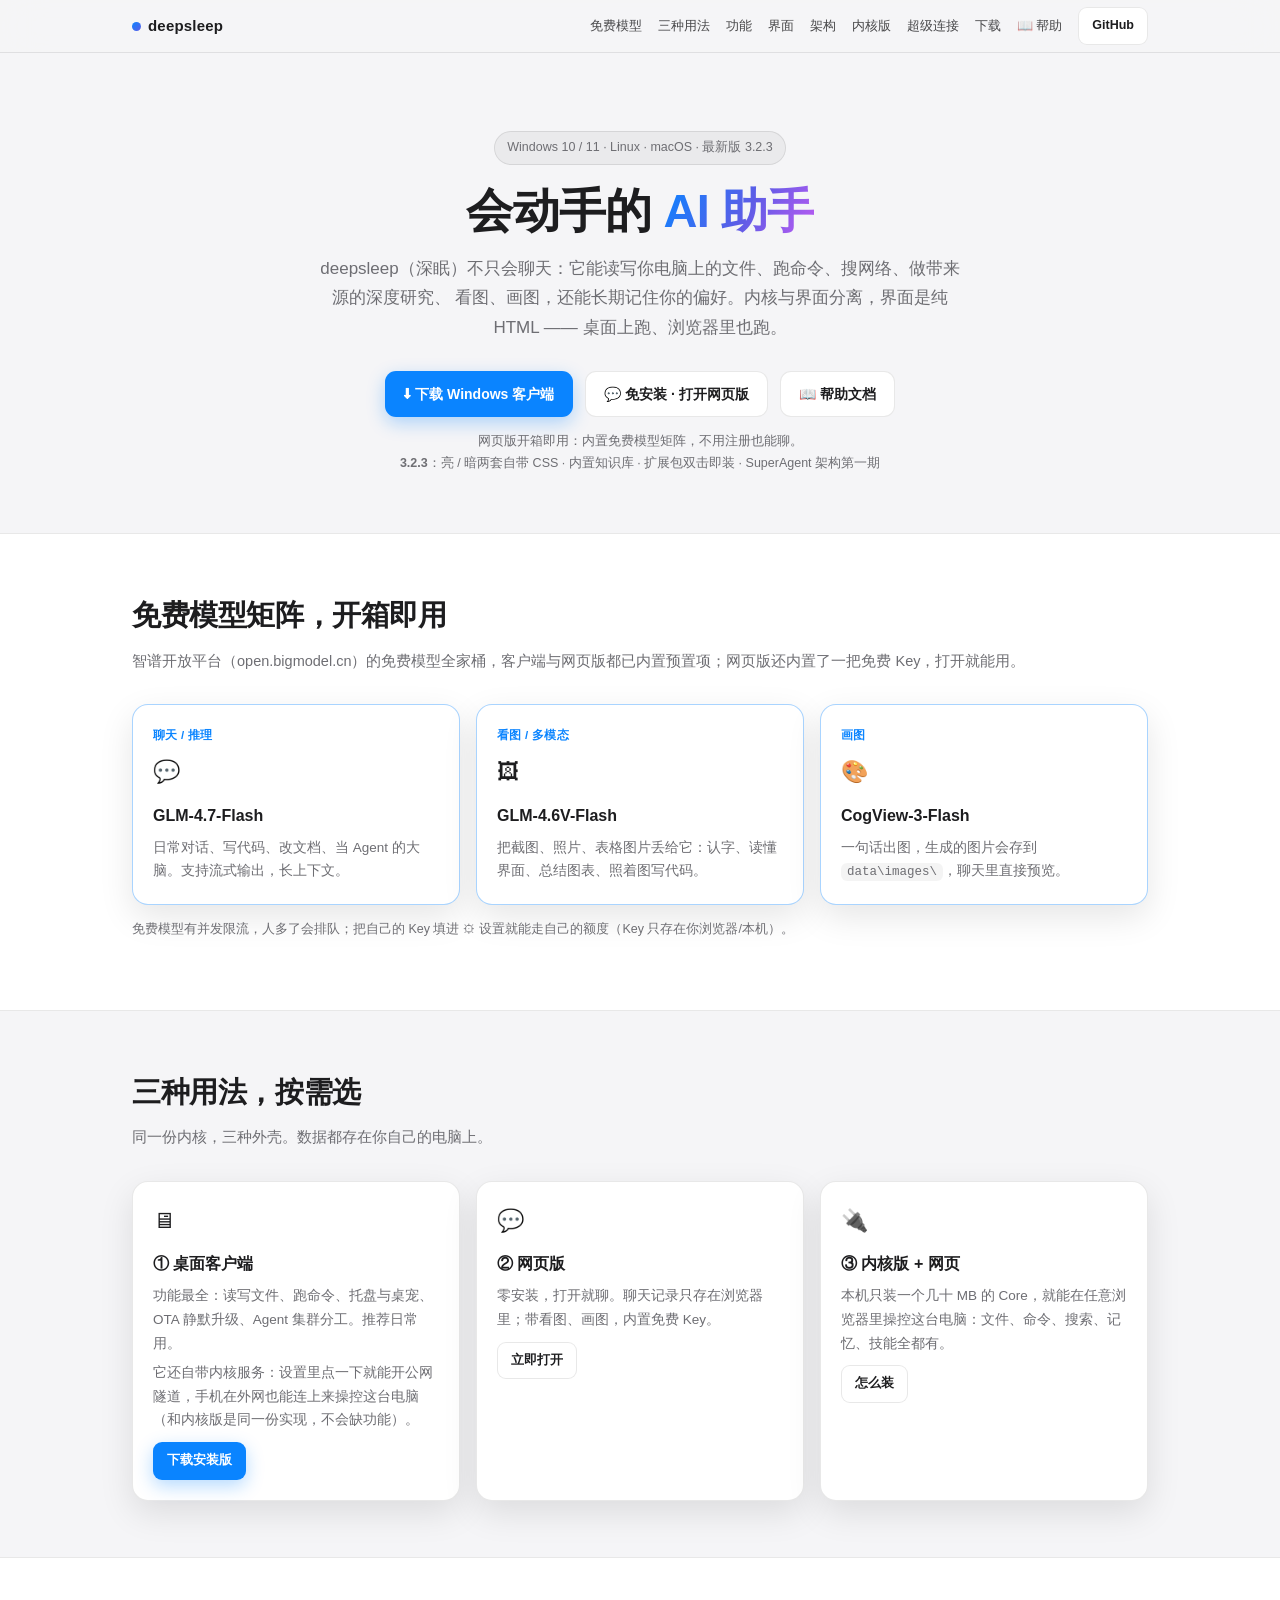
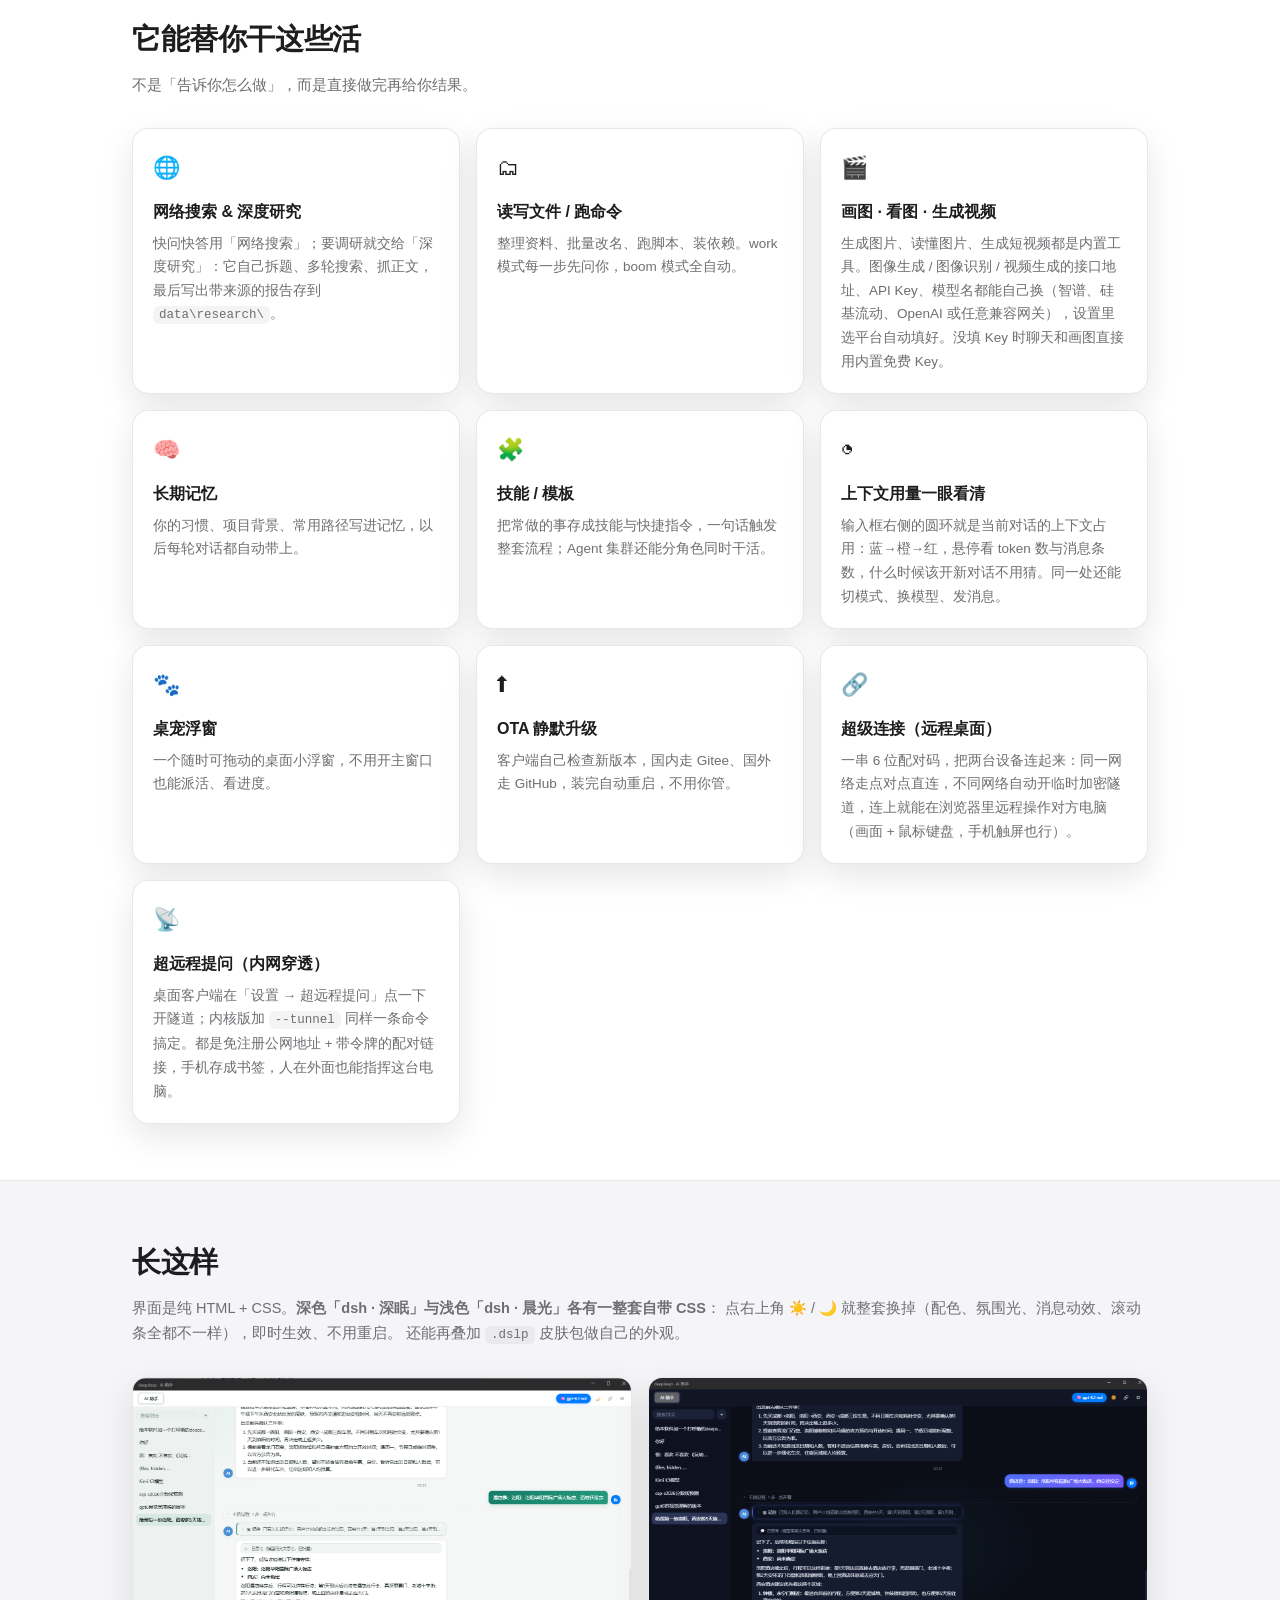
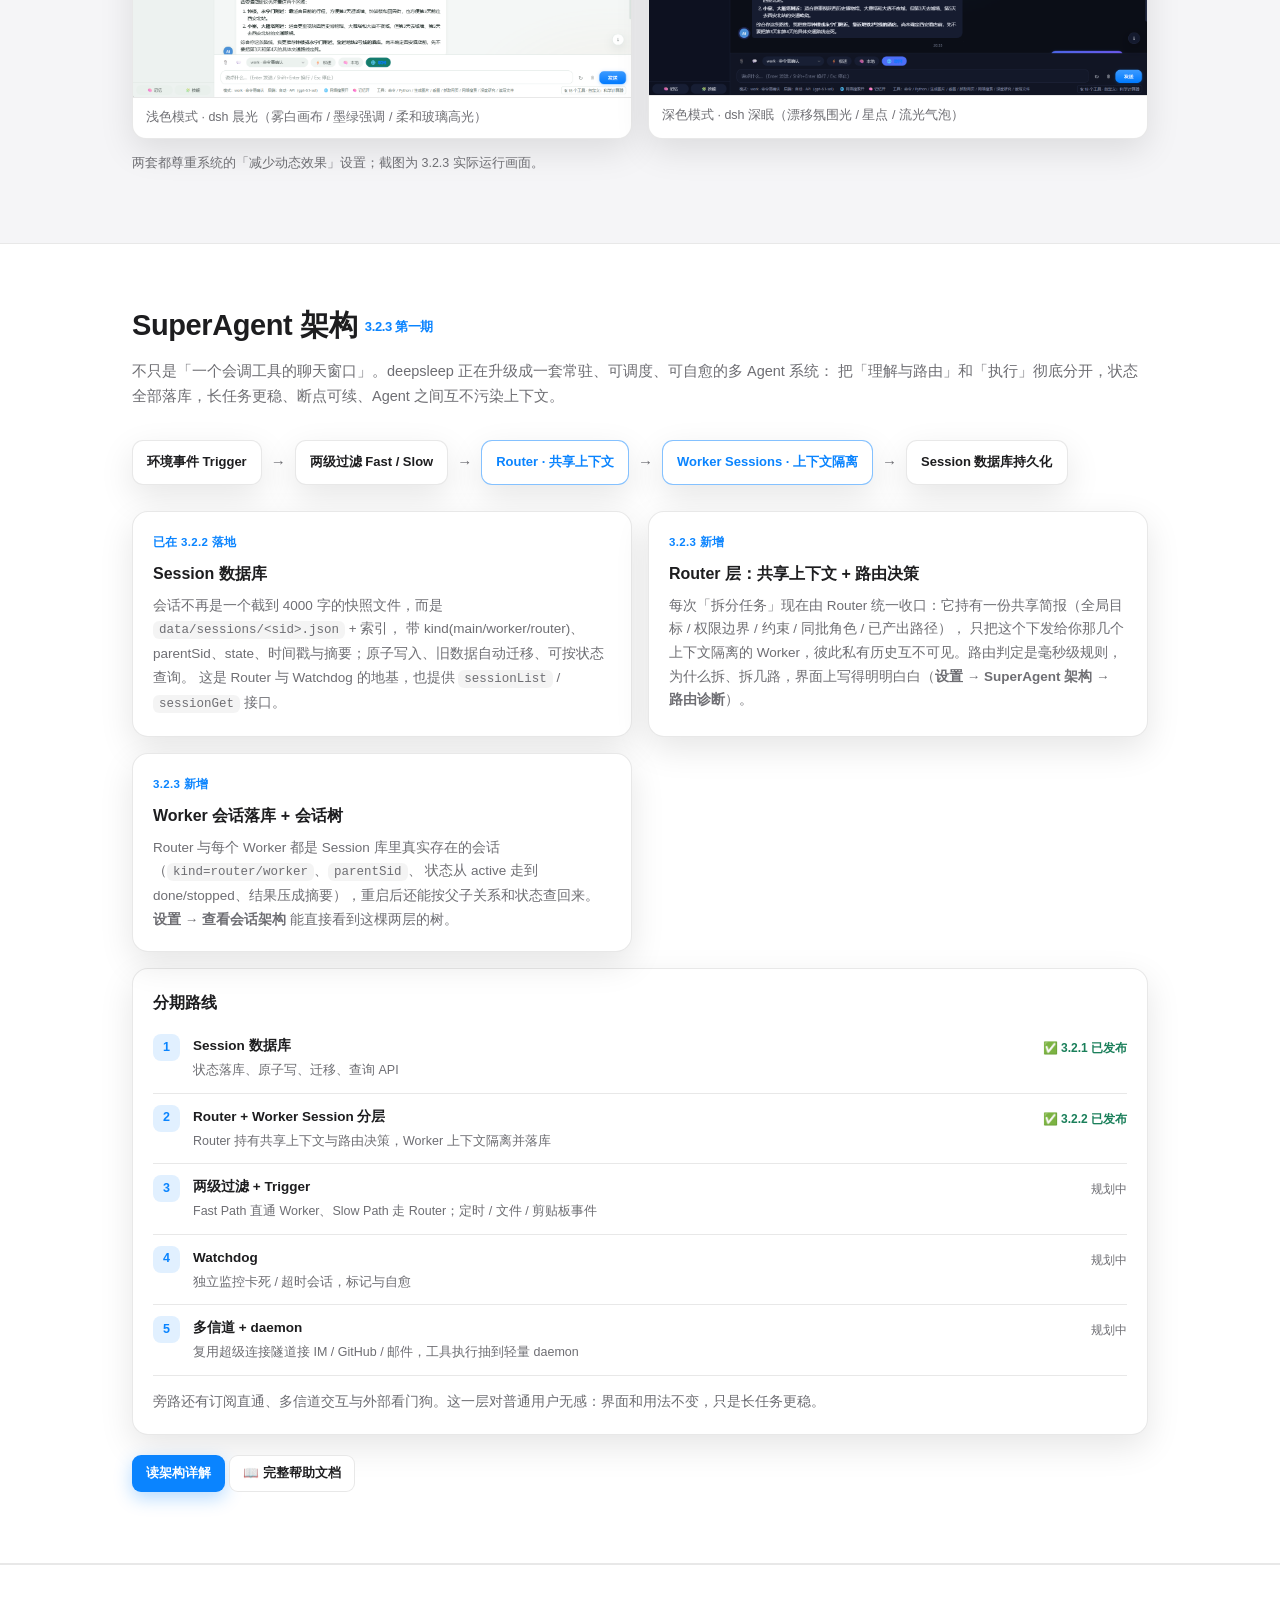
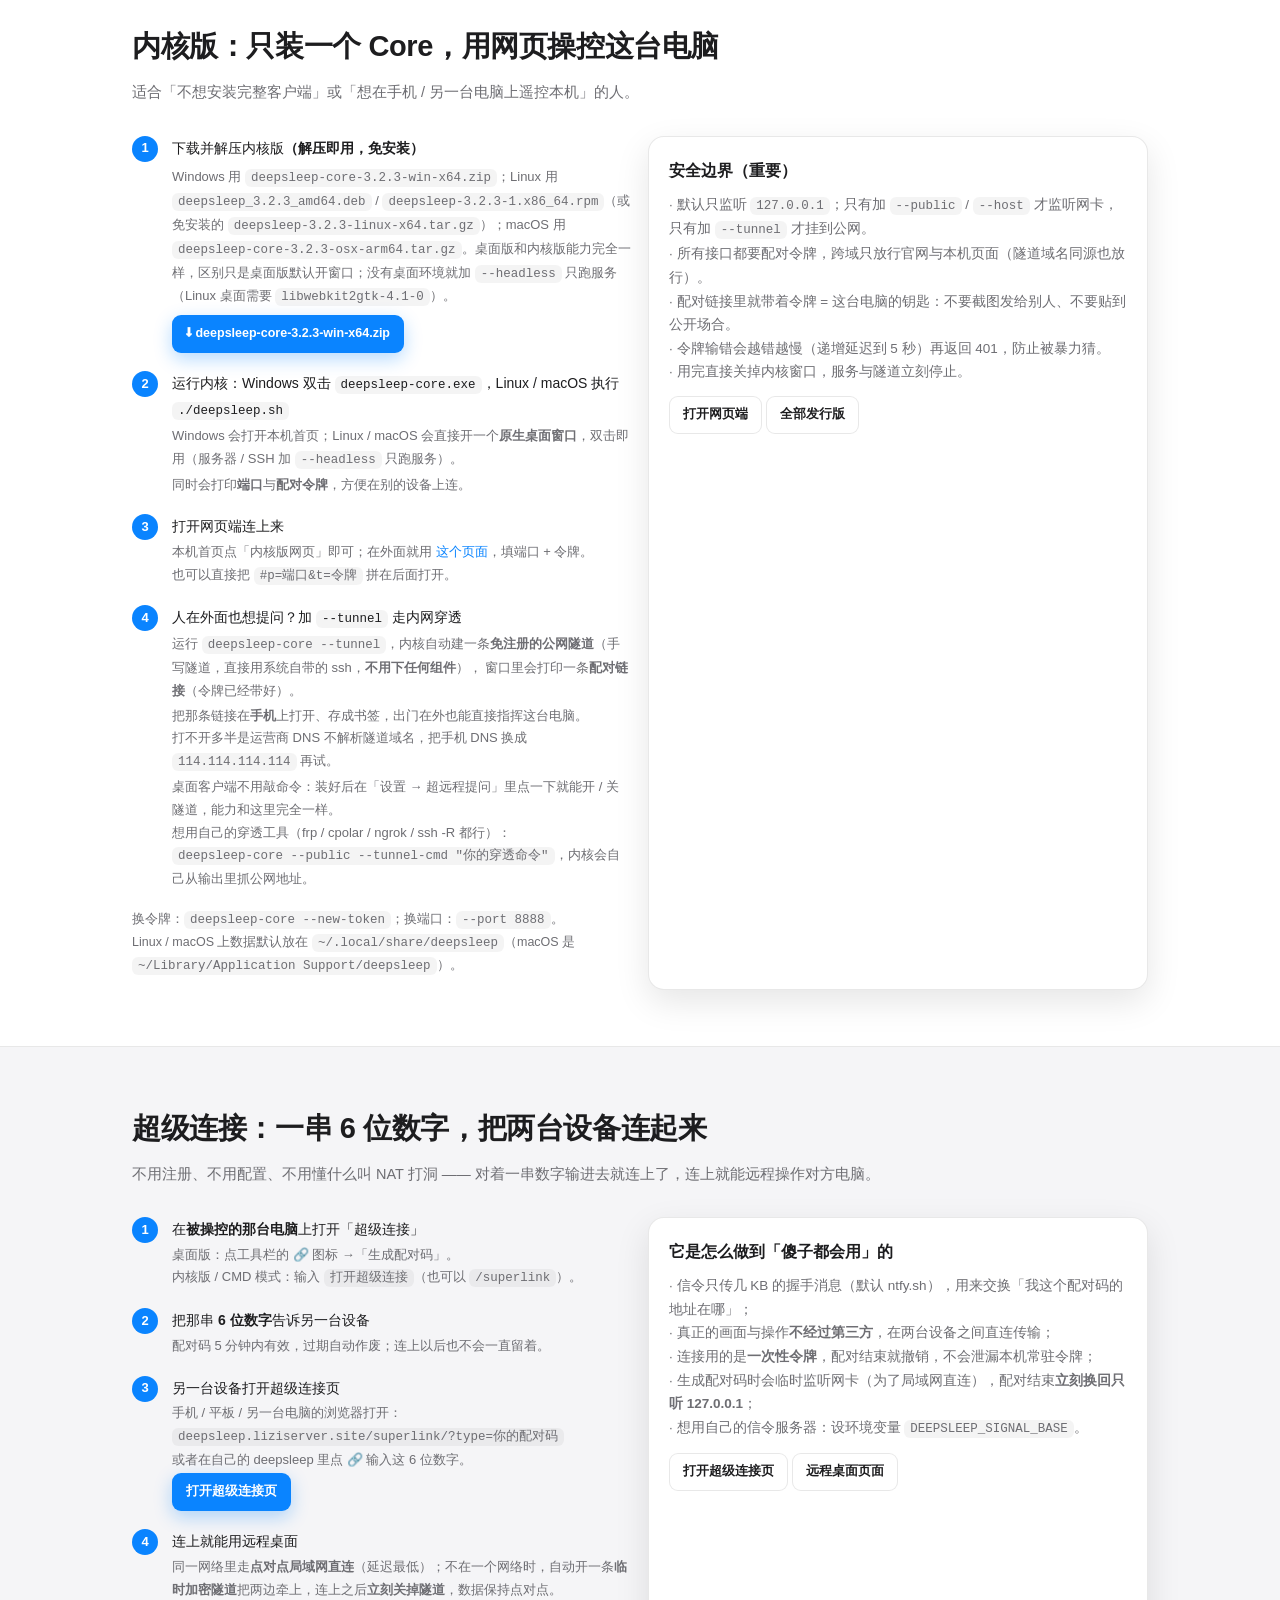
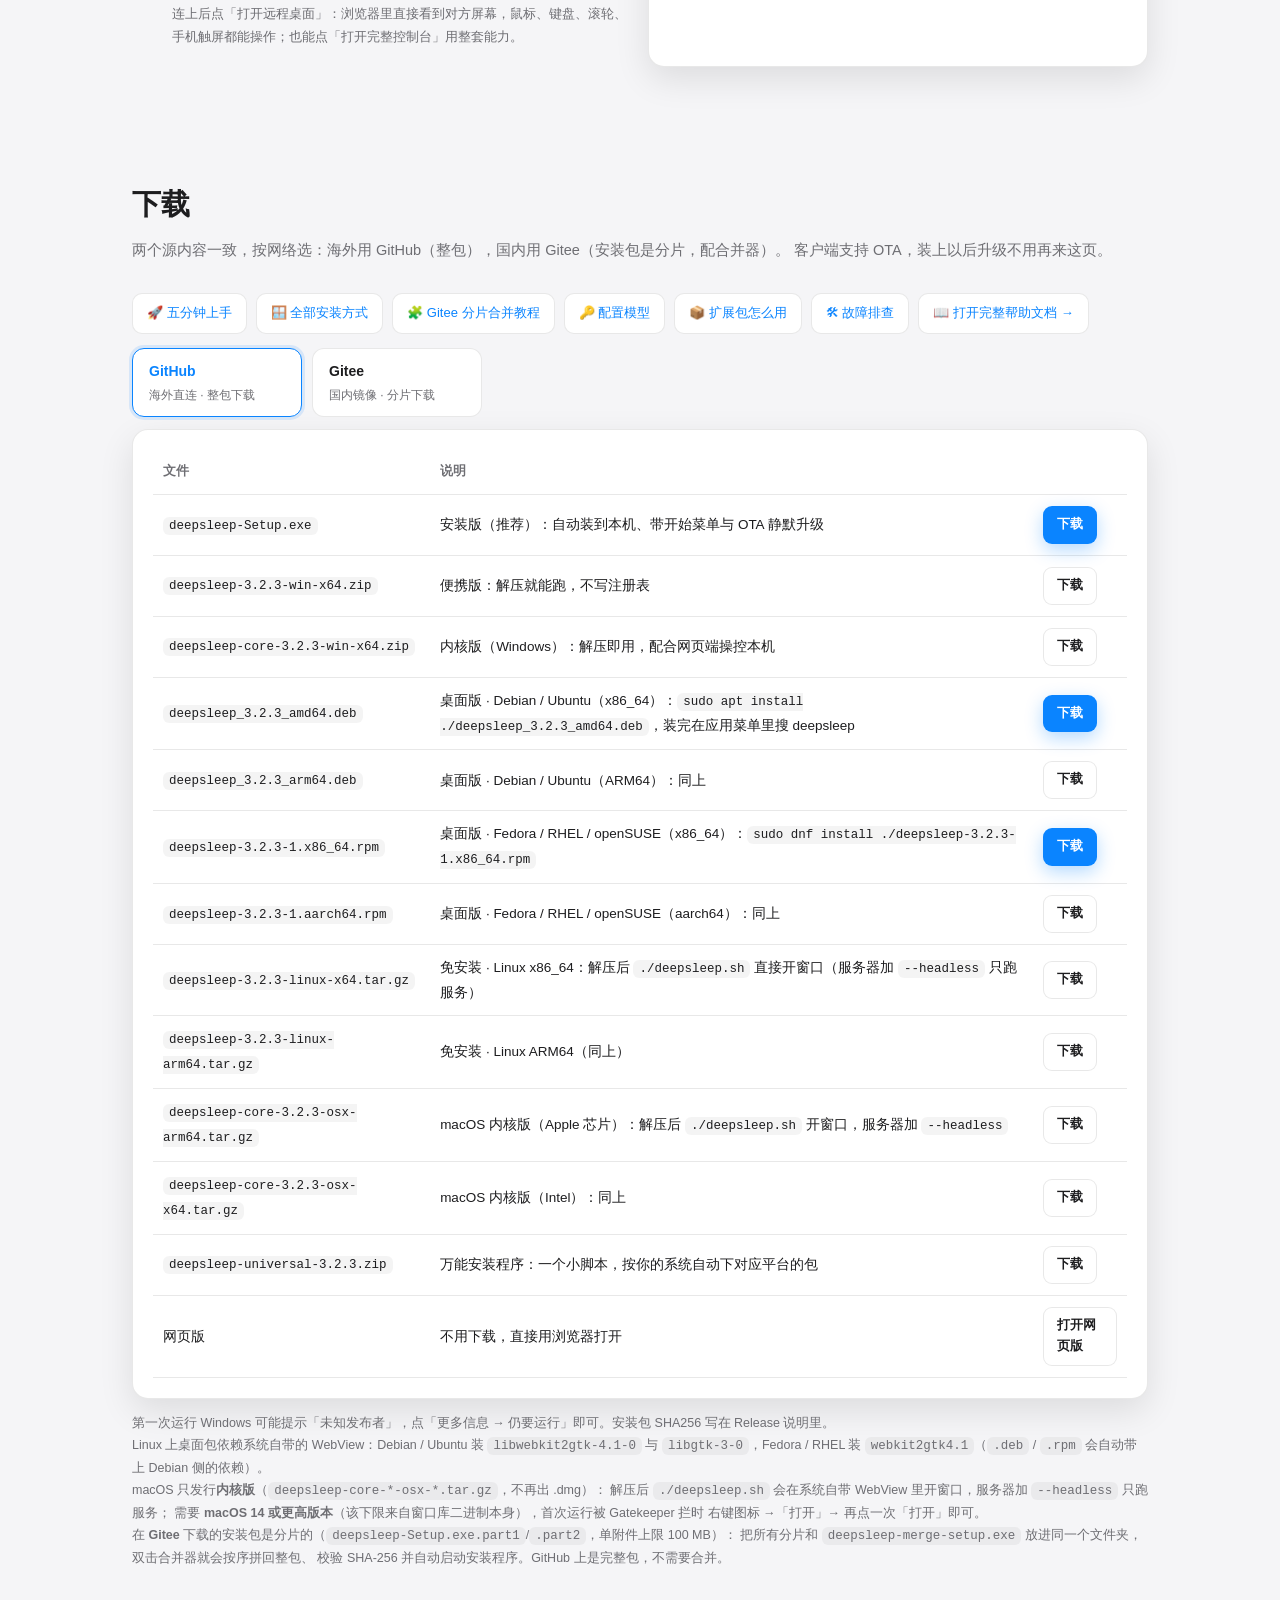
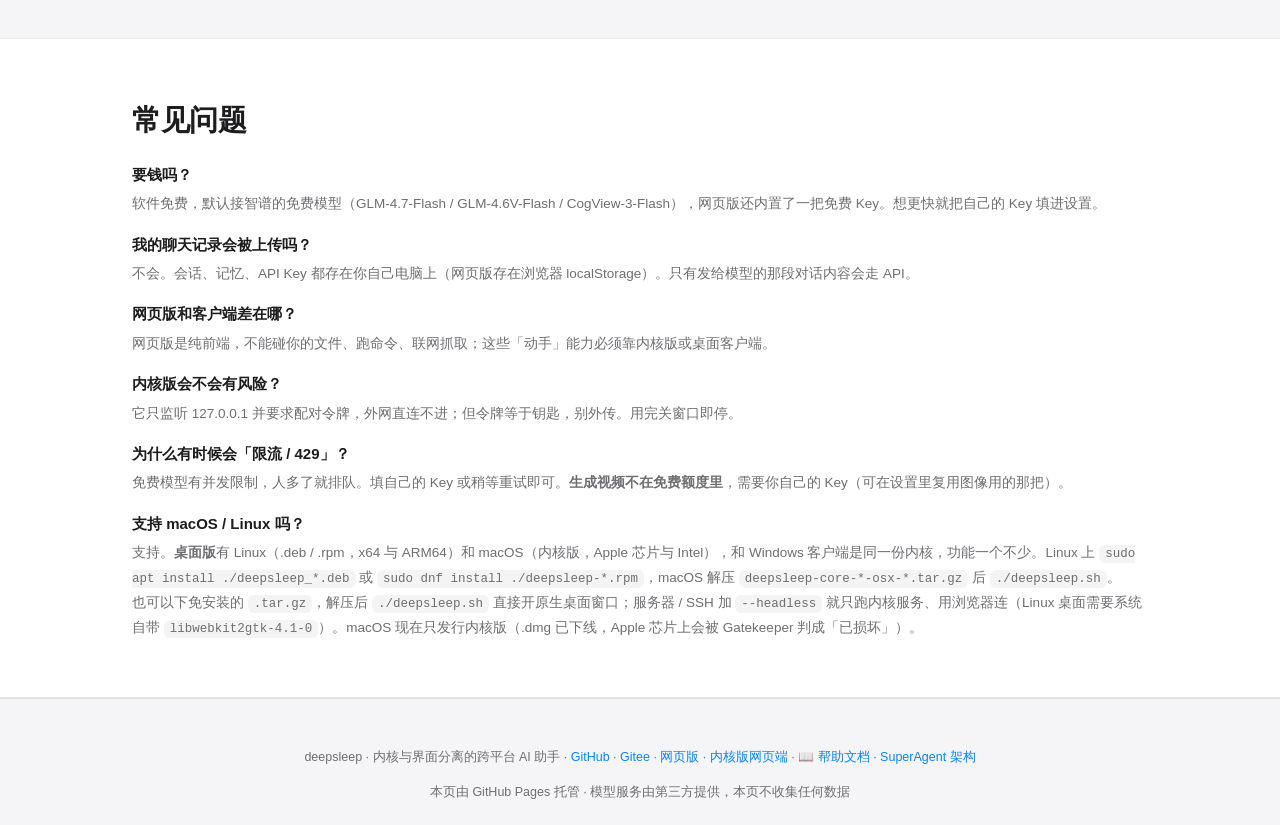
==== commit 690269c0: "release: 3.2.3" ====
--- a/web/index.html
+++ b/web/index.html
@@ -131,7 +131,7 @@
 </div></nav>
 
 <header class="hero"><div class="wrap">
-  <div class="badge">Windows 10 / 11 · Linux · macOS · 最新版 3.2.2</div>
+  <div class="badge">Windows 10 / 11 · Linux · macOS · 最新版 3.2.3</div>
   <h1>会动手的 <em>AI 助手</em></h1>
   <p class="lead">deepsleep（深眠）不只会聊天：它能读写你电脑上的文件、跑命令、搜网络、做带来源的深度研究、
      看图、画图，还能长期记住你的偏好。内核与界面分离，界面是纯 HTML —— 桌面上跑、浏览器里也跑。</p>
@@ -141,7 +141,7 @@
     <a class="btn gho" href="help/">📖 帮助文档</a>
   </div>
   <div class="hint">网页版开箱即用：内置免费模型矩阵，不用注册也能聊。<br>
-    <strong>3.2.2</strong>：亮 / 暗两套自带 CSS · 内置知识库 · 扩展包双击即装 · SuperAgent 架构第一期</div>
+    <strong>3.2.3</strong>：亮 / 暗两套自带 CSS · 内置知识库 · 扩展包双击即装 · SuperAgent 架构第一期</div>
 </div></header>
 
 <section id="free" class="alt"><div class="wrap">
@@ -211,14 +211,14 @@
      点右上角 ☀️ / 🌙 就整套换掉（配色、氛围光、消息动效、滚动条全都不一样），即时生效、不用重启。
      还能再叠加 <code>.dslp</code> 皮肤包做自己的外观。</p>
   <div class="shots">
-    <figure><img src="assets/site-light.png" alt="deepsleep 3.2.2 浅色模式「dsh · 晨光」界面" loading="lazy"><figcaption>浅色模式 · dsh 晨光（雾白画布 / 墨绿强调 / 柔和玻璃高光）</figcaption></figure>
-    <figure><img src="assets/site-dark.png" alt="deepsleep 3.2.2 深色模式「dsh · 深眠」界面" loading="lazy"><figcaption>深色模式 · dsh 深眠（漂移氛围光 / 星点 / 流光气泡）</figcaption></figure>
-  </div>
-  <p class="hint">两套都尊重系统的「减少动态效果」设置；截图为 3.2.2 实际运行画面。</p>
+    <figure><img src="assets/site-light.png" alt="deepsleep 3.2.3 浅色模式「dsh · 晨光」界面" loading="lazy"><figcaption>浅色模式 · dsh 晨光（雾白画布 / 墨绿强调 / 柔和玻璃高光）</figcaption></figure>
+    <figure><img src="assets/site-dark.png" alt="deepsleep 3.2.3 深色模式「dsh · 深眠」界面" loading="lazy"><figcaption>深色模式 · dsh 深眠（漂移氛围光 / 星点 / 流光气泡）</figcaption></figure>
+  </div>
+  <p class="hint">两套都尊重系统的「减少动态效果」设置；截图为 3.2.3 实际运行画面。</p>
 </div></section>
 
 <section id="superagent" class="alt"><div class="wrap">
-  <h2>SuperAgent 架构 <span style="font-size:13px;font-weight:600;color:var(--blue);vertical-align:middle">3.2.2 第一期</span></h2>
+  <h2>SuperAgent 架构 <span style="font-size:13px;font-weight:600;color:var(--blue);vertical-align:middle">3.2.3 第一期</span></h2>
   <p class="sub">不只是「一个会调工具的聊天窗口」。deepsleep 正在升级成一套常驻、可调度、可自愈的多 Agent 系统：
      把「理解与路由」和「执行」彻底分开，状态全部落库，长任务更稳、断点可续、Agent 之间互不污染上下文。</p>
 
@@ -235,11 +235,11 @@
       <p>会话不再是一个截到 4000 字的快照文件，而是 <code>data/sessions/&lt;sid&gt;.json</code> + 索引，
          带 kind(main/worker/router)、parentSid、state、时间戳与摘要；原子写入、旧数据自动迁移、可按状态查询。
          这是 Router 与 Watchdog 的地基，也提供 <code>sessionList</code> / <code>sessionGet</code> 接口。</p></div>
-    <div class="card"><span class="tag">3.2.2 新增</span><h3>Router 层：共享上下文 + 路由决策</h3>
+    <div class="card"><span class="tag">3.2.3 新增</span><h3>Router 层：共享上下文 + 路由决策</h3>
       <p>每次「拆分任务」现在由 Router 统一收口：它持有一份共享简报（全局目标 / 权限边界 / 约束 / 同批角色 / 已产出路径），
          只把这个下发给你那几个上下文隔离的 Worker，彼此私有历史互不可见。路由判定是毫秒级规则，
          为什么拆、拆几路，界面上写得明明白白（<b>设置 → SuperAgent 架构 → 路由诊断</b>）。</p></div>
-    <div class="card"><span class="tag">3.2.2 新增</span><h3>Worker 会话落库 + 会话树</h3>
+    <div class="card"><span class="tag">3.2.3 新增</span><h3>Worker 会话落库 + 会话树</h3>
       <p>Router 与每个 Worker 都是 Session 库里真实存在的会话（<code>kind=router/worker</code>、<code>parentSid</code>、
          状态从 active 走到 done/stopped、结果压成摘要），重启后还能按父子关系和状态查回来。
          <b>设置 → 查看会话架构</b> 能直接看到这棵两层的树。</p></div>
@@ -265,8 +265,8 @@
   <div class="grid g2">
     <div>
       <div class="step"><b class="n">1</b><div>下载并解压内核版<strong>（解压即用，免安装）</strong>
-        <p class="hint" style="margin:6px 0">Windows 用 <code>deepsleep-core-3.2.2-win-x64.zip</code>；Linux 用 <code>deepsleep_3.2.2_amd64.deb</code> / <code>deepsleep-3.2.2-1.x86_64.rpm</code>（或免安装的 <code>deepsleep-3.2.2-linux-x64.tar.gz</code>）；macOS 用 <code>deepsleep-core-3.2.2-osx-arm64.tar.gz</code>。桌面版和内核版能力完全一样，区别只是桌面版默认开窗口；没有桌面环境就加 <code>--headless</code> 只跑服务（Linux 桌面需要 <code>libwebkit2gtk-4.1-0</code>）。</p>
-        <p><a class="btn pri sm" href="https://github.com/zhdezs/deepsleep/releases/latest/download/deepsleep-core-3.2.2-win-x64.zip" target="_blank" rel="noreferrer">⬇ deepsleep-core-3.2.2-win-x64.zip</a></p></div></div>
+        <p class="hint" style="margin:6px 0">Windows 用 <code>deepsleep-core-3.2.3-win-x64.zip</code>；Linux 用 <code>deepsleep_3.2.3_amd64.deb</code> / <code>deepsleep-3.2.3-1.x86_64.rpm</code>（或免安装的 <code>deepsleep-3.2.3-linux-x64.tar.gz</code>）；macOS 用 <code>deepsleep-core-3.2.3-osx-arm64.tar.gz</code>。桌面版和内核版能力完全一样，区别只是桌面版默认开窗口；没有桌面环境就加 <code>--headless</code> 只跑服务（Linux 桌面需要 <code>libwebkit2gtk-4.1-0</code>）。</p>
+        <p><a class="btn pri sm" href="https://github.com/zhdezs/deepsleep/releases/latest/download/deepsleep-core-3.2.3-win-x64.zip" target="_blank" rel="noreferrer">⬇ deepsleep-core-3.2.3-win-x64.zip</a></p></div></div>
       <div class="step"><b class="n">2</b><div>运行内核：Windows 双击 <code>deepsleep-core.exe</code>，Linux / macOS 执行 <code>./deepsleep.sh</code>
         <p>Windows 会打开本机首页；Linux / macOS 会直接开一个<strong>原生桌面窗口</strong>，双击即用（服务器 / SSH 加 <code>--headless</code> 只跑服务）。</p>
         <p>同时会打印<strong>端口</strong>与<strong>配对令牌</strong>，方便在别的设备上连。</p></div></div>
@@ -353,28 +353,28 @@
     <tr><th>文件</th><th>说明</th><th></th></tr>
     <tr><td><code>deepsleep-Setup.exe</code></td><td>安装版（推荐）：自动装到本机、带开始菜单与 OTA 静默升级</td>
         <td><a class="btn pri sm" href="https://github.com/zhdezs/deepsleep/releases/latest/download/deepsleep-Setup.exe">下载</a></td></tr>
-    <tr><td><code>deepsleep-3.2.2-win-x64.zip</code></td><td>便携版：解压就能跑，不写注册表</td>
-        <td><a class="btn gho sm" href="https://github.com/zhdezs/deepsleep/releases/latest/download/deepsleep-3.2.2-win-x64.zip">下载</a></td></tr>
-    <tr><td><code>deepsleep-core-3.2.2-win-x64.zip</code></td><td>内核版（Windows）：解压即用，配合网页端操控本机</td>
-        <td><a class="btn gho sm" href="https://github.com/zhdezs/deepsleep/releases/latest/download/deepsleep-core-3.2.2-win-x64.zip">下载</a></td></tr>
-    <tr><td><code>deepsleep_3.2.2_amd64.deb</code></td><td>桌面版 · Debian / Ubuntu（x86_64）：<code>sudo apt install ./deepsleep_3.2.2_amd64.deb</code>，装完在应用菜单里搜 deepsleep</td>
-        <td><a class="btn pri sm" href="https://github.com/zhdezs/deepsleep/releases/latest/download/deepsleep_3.2.2_amd64.deb">下载</a></td></tr>
-    <tr><td><code>deepsleep_3.2.2_arm64.deb</code></td><td>桌面版 · Debian / Ubuntu（ARM64）：同上</td>
-        <td><a class="btn gho sm" href="https://github.com/zhdezs/deepsleep/releases/latest/download/deepsleep_3.2.2_arm64.deb">下载</a></td></tr>
-    <tr><td><code>deepsleep-3.2.2-1.x86_64.rpm</code></td><td>桌面版 · Fedora / RHEL / openSUSE（x86_64）：<code>sudo dnf install ./deepsleep-3.2.2-1.x86_64.rpm</code></td>
-        <td><a class="btn pri sm" href="https://github.com/zhdezs/deepsleep/releases/latest/download/deepsleep-3.2.2-1.x86_64.rpm">下载</a></td></tr>
-    <tr><td><code>deepsleep-3.2.2-1.aarch64.rpm</code></td><td>桌面版 · Fedora / RHEL / openSUSE（aarch64）：同上</td>
-        <td><a class="btn gho sm" href="https://github.com/zhdezs/deepsleep/releases/latest/download/deepsleep-3.2.2-1.aarch64.rpm">下载</a></td></tr>
-    <tr><td><code>deepsleep-3.2.2-linux-x64.tar.gz</code></td><td>免安装 · Linux x86_64：解压后 <code>./deepsleep.sh</code> 直接开窗口（服务器加 <code>--headless</code> 只跑服务）</td>
-        <td><a class="btn gho sm" href="https://github.com/zhdezs/deepsleep/releases/latest/download/deepsleep-3.2.2-linux-x64.tar.gz">下载</a></td></tr>
-    <tr><td><code>deepsleep-3.2.2-linux-arm64.tar.gz</code></td><td>免安装 · Linux ARM64（同上）</td>
-        <td><a class="btn gho sm" href="https://github.com/zhdezs/deepsleep/releases/latest/download/deepsleep-3.2.2-linux-arm64.tar.gz">下载</a></td></tr>
-    <tr><td><code>deepsleep-core-3.2.2-osx-arm64.tar.gz</code></td><td>macOS 内核版（Apple 芯片）：解压后 <code>./deepsleep.sh</code> 开窗口，服务器加 <code>--headless</code></td>
-        <td><a class="btn gho sm" href="https://github.com/zhdezs/deepsleep/releases/latest/download/deepsleep-core-3.2.2-osx-arm64.tar.gz">下载</a></td></tr>
-    <tr><td><code>deepsleep-core-3.2.2-osx-x64.tar.gz</code></td><td>macOS 内核版（Intel）：同上</td>
-        <td><a class="btn gho sm" href="https://github.com/zhdezs/deepsleep/releases/latest/download/deepsleep-core-3.2.2-osx-x64.tar.gz">下载</a></td></tr>
-    <tr><td><code>deepsleep-universal-3.2.2.zip</code></td><td>万能安装程序：一个小脚本，按你的系统自动下对应平台的包</td>
-        <td><a class="btn gho sm" href="https://github.com/zhdezs/deepsleep/releases/latest/download/deepsleep-universal-3.2.2.zip">下载</a></td></tr>
+    <tr><td><code>deepsleep-3.2.3-win-x64.zip</code></td><td>便携版：解压就能跑，不写注册表</td>
+        <td><a class="btn gho sm" href="https://github.com/zhdezs/deepsleep/releases/latest/download/deepsleep-3.2.3-win-x64.zip">下载</a></td></tr>
+    <tr><td><code>deepsleep-core-3.2.3-win-x64.zip</code></td><td>内核版（Windows）：解压即用，配合网页端操控本机</td>
+        <td><a class="btn gho sm" href="https://github.com/zhdezs/deepsleep/releases/latest/download/deepsleep-core-3.2.3-win-x64.zip">下载</a></td></tr>
+    <tr><td><code>deepsleep_3.2.3_amd64.deb</code></td><td>桌面版 · Debian / Ubuntu（x86_64）：<code>sudo apt install ./deepsleep_3.2.3_amd64.deb</code>，装完在应用菜单里搜 deepsleep</td>
+        <td><a class="btn pri sm" href="https://github.com/zhdezs/deepsleep/releases/latest/download/deepsleep_3.2.3_amd64.deb">下载</a></td></tr>
+    <tr><td><code>deepsleep_3.2.3_arm64.deb</code></td><td>桌面版 · Debian / Ubuntu（ARM64）：同上</td>
+        <td><a class="btn gho sm" href="https://github.com/zhdezs/deepsleep/releases/latest/download/deepsleep_3.2.3_arm64.deb">下载</a></td></tr>
+    <tr><td><code>deepsleep-3.2.3-1.x86_64.rpm</code></td><td>桌面版 · Fedora / RHEL / openSUSE（x86_64）：<code>sudo dnf install ./deepsleep-3.2.3-1.x86_64.rpm</code></td>
+        <td><a class="btn pri sm" href="https://github.com/zhdezs/deepsleep/releases/latest/download/deepsleep-3.2.3-1.x86_64.rpm">下载</a></td></tr>
+    <tr><td><code>deepsleep-3.2.3-1.aarch64.rpm</code></td><td>桌面版 · Fedora / RHEL / openSUSE（aarch64）：同上</td>
+        <td><a class="btn gho sm" href="https://github.com/zhdezs/deepsleep/releases/latest/download/deepsleep-3.2.3-1.aarch64.rpm">下载</a></td></tr>
+    <tr><td><code>deepsleep-3.2.3-linux-x64.tar.gz</code></td><td>免安装 · Linux x86_64：解压后 <code>./deepsleep.sh</code> 直接开窗口（服务器加 <code>--headless</code> 只跑服务）</td>
+        <td><a class="btn gho sm" href="https://github.com/zhdezs/deepsleep/releases/latest/download/deepsleep-3.2.3-linux-x64.tar.gz">下载</a></td></tr>
+    <tr><td><code>deepsleep-3.2.3-linux-arm64.tar.gz</code></td><td>免安装 · Linux ARM64（同上）</td>
+        <td><a class="btn gho sm" href="https://github.com/zhdezs/deepsleep/releases/latest/download/deepsleep-3.2.3-linux-arm64.tar.gz">下载</a></td></tr>
+    <tr><td><code>deepsleep-core-3.2.3-osx-arm64.tar.gz</code></td><td>macOS 内核版（Apple 芯片）：解压后 <code>./deepsleep.sh</code> 开窗口，服务器加 <code>--headless</code></td>
+        <td><a class="btn gho sm" href="https://github.com/zhdezs/deepsleep/releases/latest/download/deepsleep-core-3.2.3-osx-arm64.tar.gz">下载</a></td></tr>
+    <tr><td><code>deepsleep-core-3.2.3-osx-x64.tar.gz</code></td><td>macOS 内核版（Intel）：同上</td>
+        <td><a class="btn gho sm" href="https://github.com/zhdezs/deepsleep/releases/latest/download/deepsleep-core-3.2.3-osx-x64.tar.gz">下载</a></td></tr>
+    <tr><td><code>deepsleep-universal-3.2.3.zip</code></td><td>万能安装程序：一个小脚本，按你的系统自动下对应平台的包</td>
+        <td><a class="btn gho sm" href="https://github.com/zhdezs/deepsleep/releases/latest/download/deepsleep-universal-3.2.3.zip">下载</a></td></tr>
     <tr><td>网页版</td><td>不用下载，直接用浏览器打开</td>
         <td><a class="btn gho sm" href="app/">打开网页版</a></td></tr>
   </table>
@@ -384,29 +384,29 @@
   <table class="dl">
     <tr><th>文件</th><th>说明</th><th></th></tr>
     <tr><td><code>deepsleep-Setup.exe.part1</code><br><code>deepsleep-Setup.exe.part2</code></td><td>安装版（推荐）：Gitee 单附件上限 100 MB，安装包被切成 2 片。<strong>两片都要下</strong>，和下面的合并器放同一个文件夹，双击合并器即可拼回整包并自动安装</td>
-        <td><a class="btn pri sm" href="https://gitee.com/zhdezs/deepsleep/releases/download/v3.2.2/deepsleep-Setup.exe.part1">下载 part1</a><br><a class="btn pri sm" style="margin-top:6px" href="https://gitee.com/zhdezs/deepsleep/releases/download/v3.2.2/deepsleep-Setup.exe.part2">下载 part2</a></td></tr>
+        <td><a class="btn pri sm" href="https://gitee.com/zhdezs/deepsleep/releases/download/v3.2.3/deepsleep-Setup.exe.part1">下载 part1</a><br><a class="btn pri sm" style="margin-top:6px" href="https://gitee.com/zhdezs/deepsleep/releases/download/v3.2.3/deepsleep-Setup.exe.part2">下载 part2</a></td></tr>
     <tr><td><code>deepsleep-merge-setup.exe</code></td><td>分片合并器（<strong>必下</strong>）：校验 SHA-256、拼回 <code>deepsleep-Setup.exe</code> 后自动启动安装</td>
-        <td><a class="btn pri sm" href="https://gitee.com/zhdezs/deepsleep/releases/download/v3.2.2/deepsleep-merge-setup.exe">下载</a></td></tr>
-    <tr><td><code>deepsleep-3.2.2-win-x64.zip</code></td><td>便携版：解压就能跑，不写注册表</td>
-        <td><a class="btn gho sm" href="https://gitee.com/zhdezs/deepsleep/releases/download/v3.2.2/deepsleep-3.2.2-win-x64.zip">下载</a></td></tr>
-    <tr><td><code>deepsleep-core-3.2.2-win-x64.zip</code></td><td>内核版（Windows）：解压即用，配合网页端操控本机</td>
-        <td><a class="btn gho sm" href="https://gitee.com/zhdezs/deepsleep/releases/download/v3.2.2/deepsleep-core-3.2.2-win-x64.zip">下载</a></td></tr>
-    <tr><td><code>deepsleep_3.2.2_amd64.deb</code></td><td>桌面版 · Debian / Ubuntu（x86_64）：<code>sudo apt install ./deepsleep_3.2.2_amd64.deb</code>，装完在应用菜单里搜 deepsleep</td>
-        <td><a class="btn pri sm" href="https://gitee.com/zhdezs/deepsleep/releases/download/v3.2.2/deepsleep_3.2.2_amd64.deb">下载</a></td></tr>
-    <tr><td><code>deepsleep_3.2.2_arm64.deb</code></td><td>桌面版 · Debian / Ubuntu（ARM64）：同上</td>
-        <td><a class="btn gho sm" href="https://gitee.com/zhdezs/deepsleep/releases/download/v3.2.2/deepsleep_3.2.2_arm64.deb">下载</a></td></tr>
-    <tr><td><code>deepsleep-3.2.2-1.x86_64.rpm</code></td><td>桌面版 · Fedora / RHEL / openSUSE（x86_64）：<code>sudo dnf install ./deepsleep-3.2.2-1.x86_64.rpm</code></td>
-        <td><a class="btn pri sm" href="https://gitee.com/zhdezs/deepsleep/releases/download/v3.2.2/deepsleep-3.2.2-1.x86_64.rpm">下载</a></td></tr>
-    <tr><td><code>deepsleep-3.2.2-1.aarch64.rpm</code></td><td>桌面版 · Fedora / RHEL / openSUSE（aarch64）：同上</td>
-        <td><a class="btn gho sm" href="https://gitee.com/zhdezs/deepsleep/releases/download/v3.2.2/deepsleep-3.2.2-1.aarch64.rpm">下载</a></td></tr>
-    <tr><td><code>deepsleep-3.2.2-linux-x64.tar.gz</code></td><td>免安装 · Linux x86_64：解压后 <code>./deepsleep.sh</code> 直接开窗口（服务器加 <code>--headless</code> 只跑服务）</td>
-        <td><a class="btn gho sm" href="https://gitee.com/zhdezs/deepsleep/releases/download/v3.2.2/deepsleep-3.2.2-linux-x64.tar.gz">下载</a></td></tr>
-    <tr><td><code>deepsleep-3.2.2-linux-arm64.tar.gz</code></td><td>免安装 · Linux ARM64（同上）</td>
-        <td><a class="btn gho sm" href="https://gitee.com/zhdezs/deepsleep/releases/download/v3.2.2/deepsleep-3.2.2-linux-arm64.tar.gz">下载</a></td></tr>
-    <tr><td><code>deepsleep-core-3.2.2-osx-arm64.tar.gz</code></td><td>macOS 内核版（Apple 芯片）：解压后 <code>./deepsleep.sh</code> 开窗口，服务器加 <code>--headless</code></td>
-        <td><a class="btn gho sm" href="https://gitee.com/zhdezs/deepsleep/releases/download/v3.2.2/deepsleep-core-3.2.2-osx-arm64.tar.gz">下载</a></td></tr>
-    <tr><td><code>deepsleep-core-3.2.2-osx-x64.tar.gz</code></td><td>macOS 内核版（Intel）：同上</td>
-        <td><a class="btn gho sm" href="https://gitee.com/zhdezs/deepsleep/releases/download/v3.2.2/deepsleep-core-3.2.2-osx-x64.tar.gz">下载</a></td></tr>
+        <td><a class="btn pri sm" href="https://gitee.com/zhdezs/deepsleep/releases/download/v3.2.3/deepsleep-merge-setup.exe">下载</a></td></tr>
+    <tr><td><code>deepsleep-3.2.3-win-x64.zip</code></td><td>便携版：解压就能跑，不写注册表</td>
+        <td><a class="btn gho sm" href="https://gitee.com/zhdezs/deepsleep/releases/download/v3.2.3/deepsleep-3.2.3-win-x64.zip">下载</a></td></tr>
+    <tr><td><code>deepsleep-core-3.2.3-win-x64.zip</code></td><td>内核版（Windows）：解压即用，配合网页端操控本机</td>
+        <td><a class="btn gho sm" href="https://gitee.com/zhdezs/deepsleep/releases/download/v3.2.3/deepsleep-core-3.2.3-win-x64.zip">下载</a></td></tr>
+    <tr><td><code>deepsleep_3.2.3_amd64.deb</code></td><td>桌面版 · Debian / Ubuntu（x86_64）：<code>sudo apt install ./deepsleep_3.2.3_amd64.deb</code>，装完在应用菜单里搜 deepsleep</td>
+        <td><a class="btn pri sm" href="https://gitee.com/zhdezs/deepsleep/releases/download/v3.2.3/deepsleep_3.2.3_amd64.deb">下载</a></td></tr>
+    <tr><td><code>deepsleep_3.2.3_arm64.deb</code></td><td>桌面版 · Debian / Ubuntu（ARM64）：同上</td>
+        <td><a class="btn gho sm" href="https://gitee.com/zhdezs/deepsleep/releases/download/v3.2.3/deepsleep_3.2.3_arm64.deb">下载</a></td></tr>
+    <tr><td><code>deepsleep-3.2.3-1.x86_64.rpm</code></td><td>桌面版 · Fedora / RHEL / openSUSE（x86_64）：<code>sudo dnf install ./deepsleep-3.2.3-1.x86_64.rpm</code></td>
+        <td><a class="btn pri sm" href="https://gitee.com/zhdezs/deepsleep/releases/download/v3.2.3/deepsleep-3.2.3-1.x86_64.rpm">下载</a></td></tr>
+    <tr><td><code>deepsleep-3.2.3-1.aarch64.rpm</code></td><td>桌面版 · Fedora / RHEL / openSUSE（aarch64）：同上</td>
+        <td><a class="btn gho sm" href="https://gitee.com/zhdezs/deepsleep/releases/download/v3.2.3/deepsleep-3.2.3-1.aarch64.rpm">下载</a></td></tr>
+    <tr><td><code>deepsleep-3.2.3-linux-x64.tar.gz</code></td><td>免安装 · Linux x86_64：解压后 <code>./deepsleep.sh</code> 直接开窗口（服务器加 <code>--headless</code> 只跑服务）</td>
+        <td><a class="btn gho sm" href="https://gitee.com/zhdezs/deepsleep/releases/download/v3.2.3/deepsleep-3.2.3-linux-x64.tar.gz">下载</a></td></tr>
+    <tr><td><code>deepsleep-3.2.3-linux-arm64.tar.gz</code></td><td>免安装 · Linux ARM64（同上）</td>
+        <td><a class="btn gho sm" href="https://gitee.com/zhdezs/deepsleep/releases/download/v3.2.3/deepsleep-3.2.3-linux-arm64.tar.gz">下载</a></td></tr>
+    <tr><td><code>deepsleep-core-3.2.3-osx-arm64.tar.gz</code></td><td>macOS 内核版（Apple 芯片）：解压后 <code>./deepsleep.sh</code> 开窗口，服务器加 <code>--headless</code></td>
+        <td><a class="btn gho sm" href="https://gitee.com/zhdezs/deepsleep/releases/download/v3.2.3/deepsleep-core-3.2.3-osx-arm64.tar.gz">下载</a></td></tr>
+    <tr><td><code>deepsleep-core-3.2.3-osx-x64.tar.gz</code></td><td>macOS 内核版（Intel）：同上</td>
+        <td><a class="btn gho sm" href="https://gitee.com/zhdezs/deepsleep/releases/download/v3.2.3/deepsleep-core-3.2.3-osx-x64.tar.gz">下载</a></td></tr>
     <tr><td>网页版</td><td>不用下载，直接用浏览器打开</td>
         <td><a class="btn gho sm" href="app/">打开网页版</a></td></tr>
   </table>
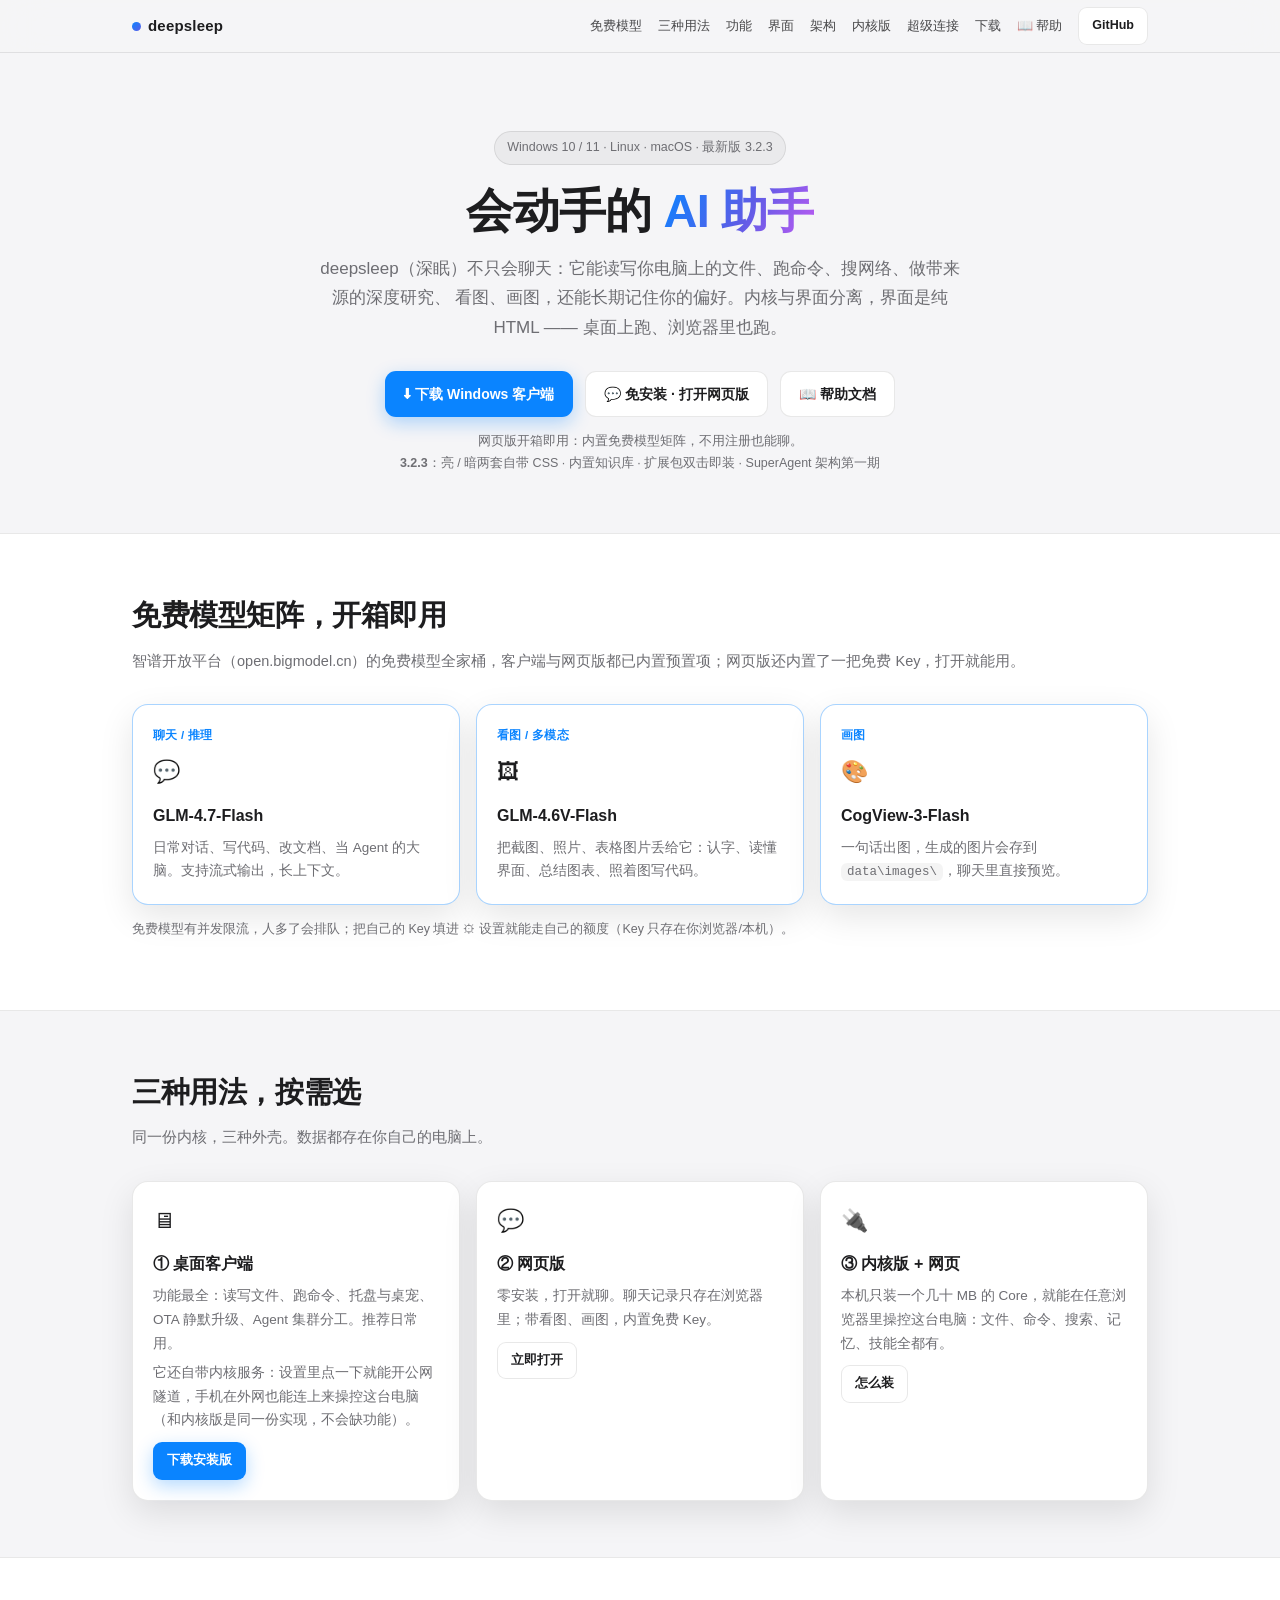
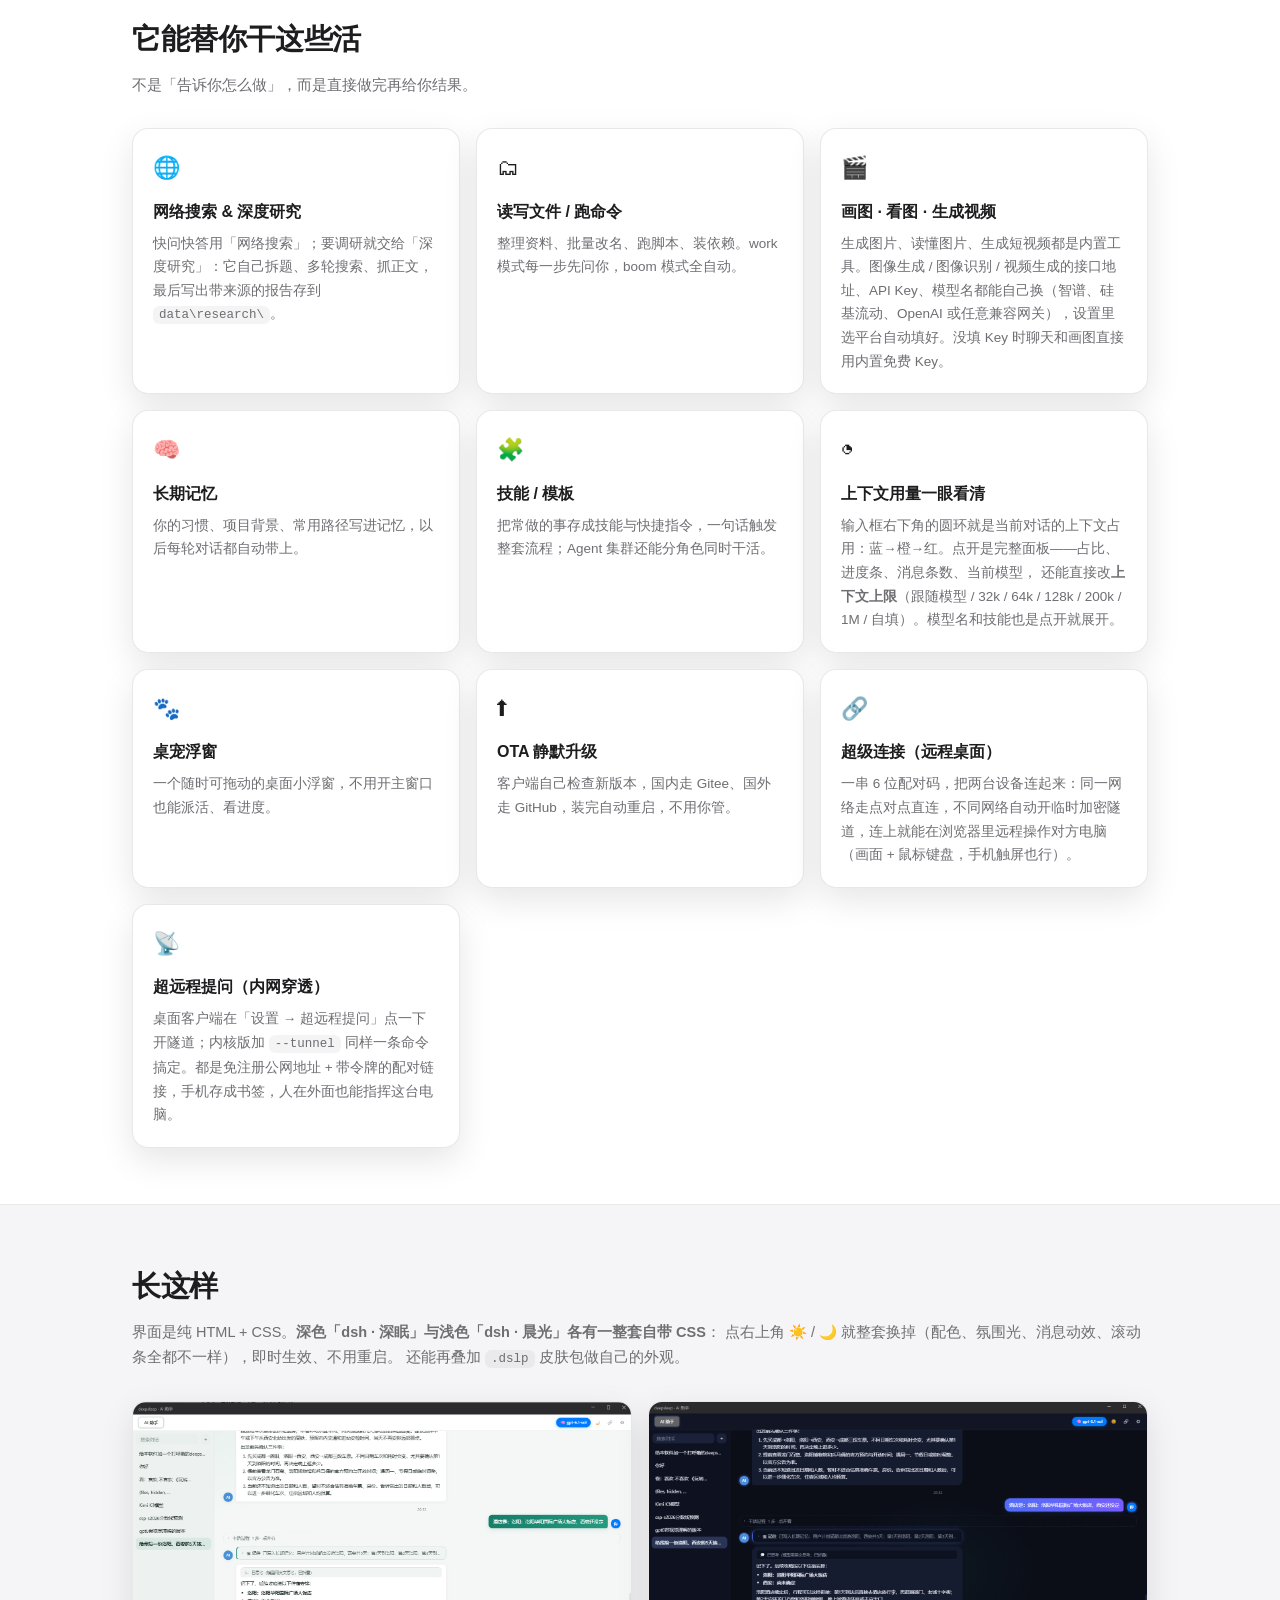
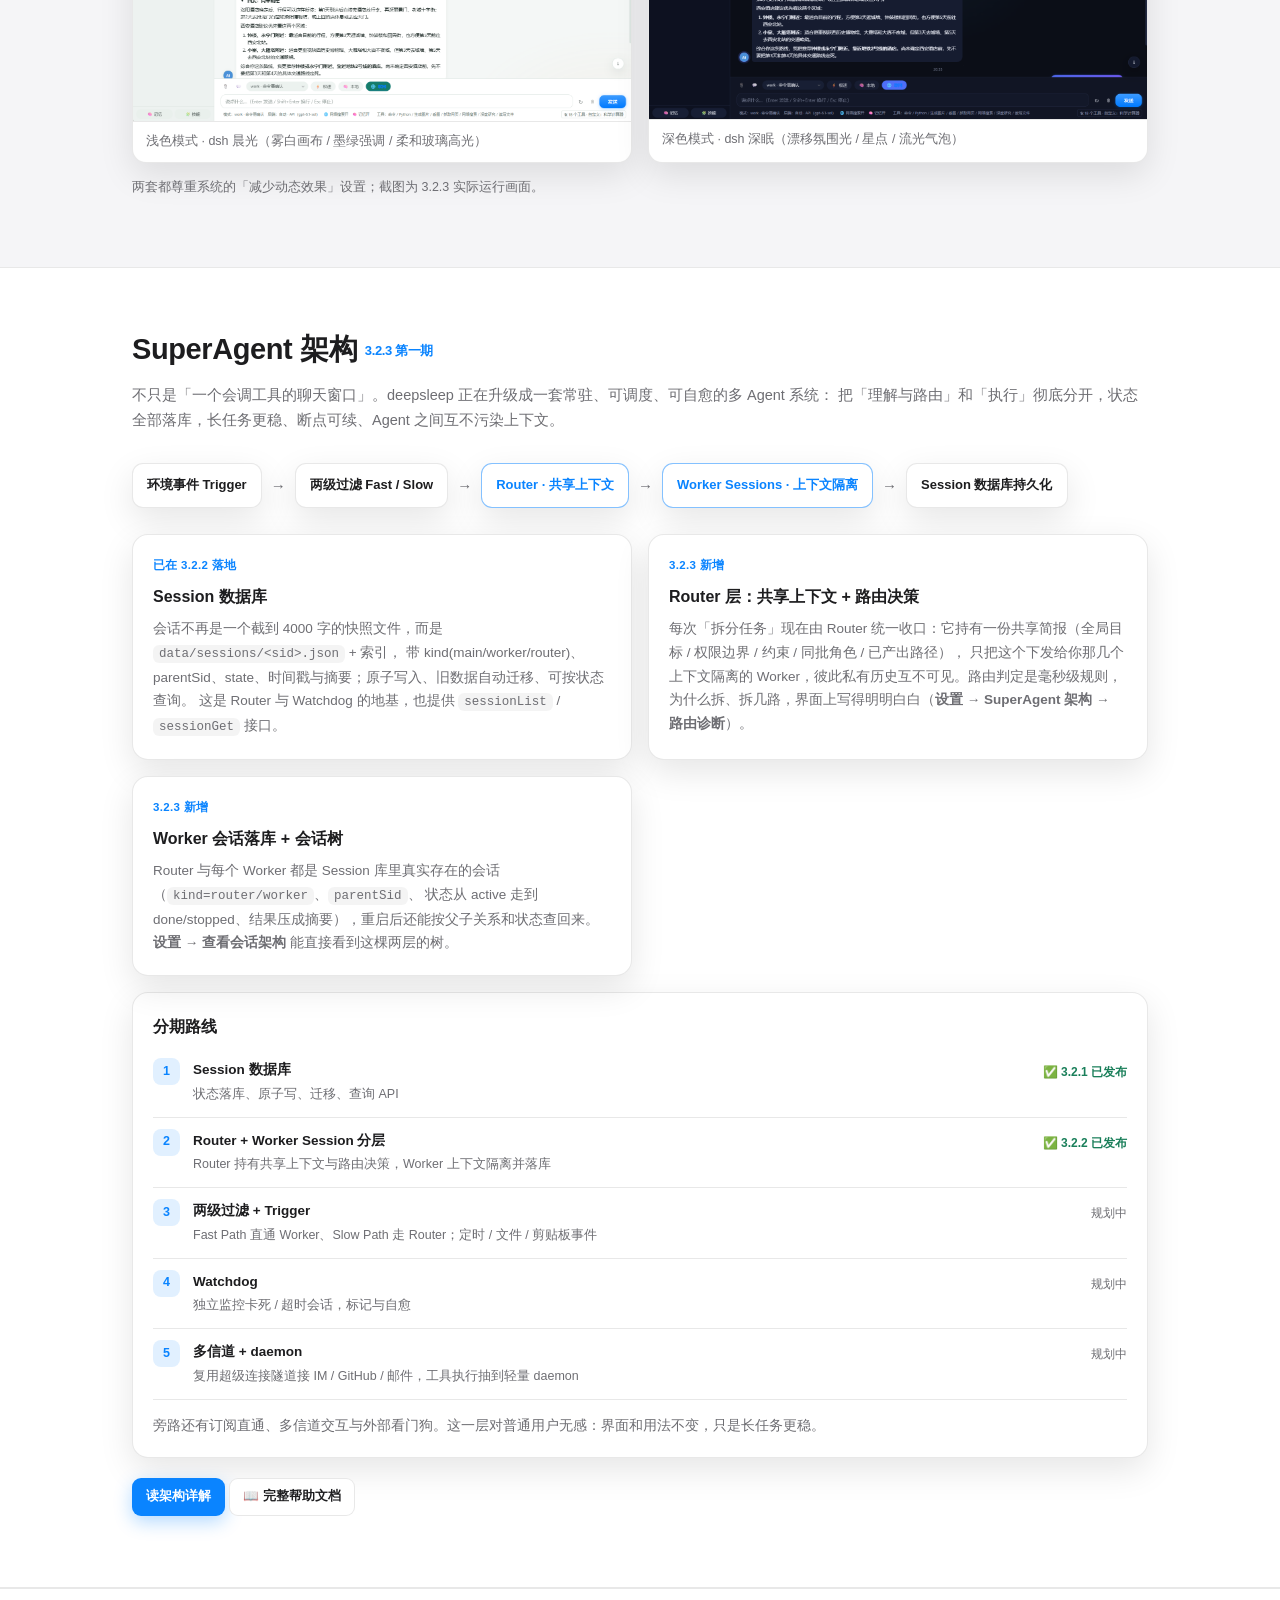
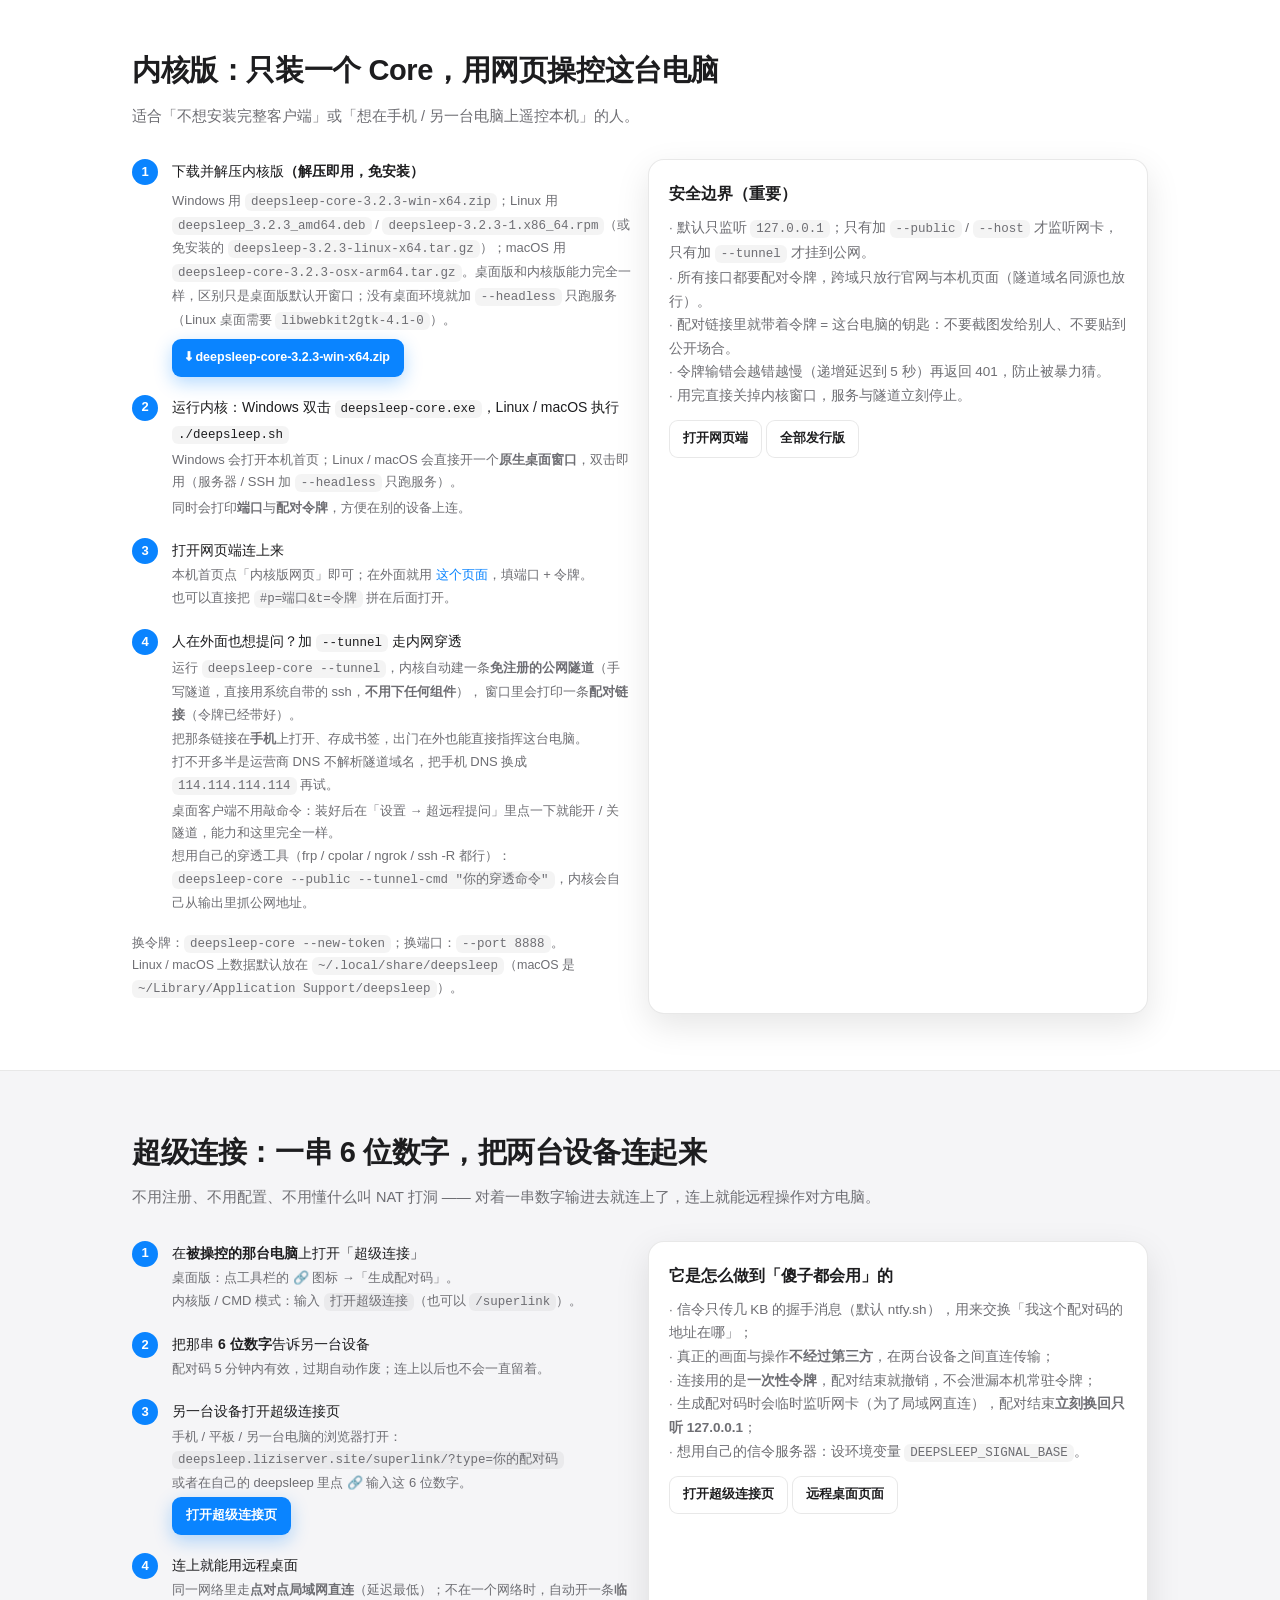
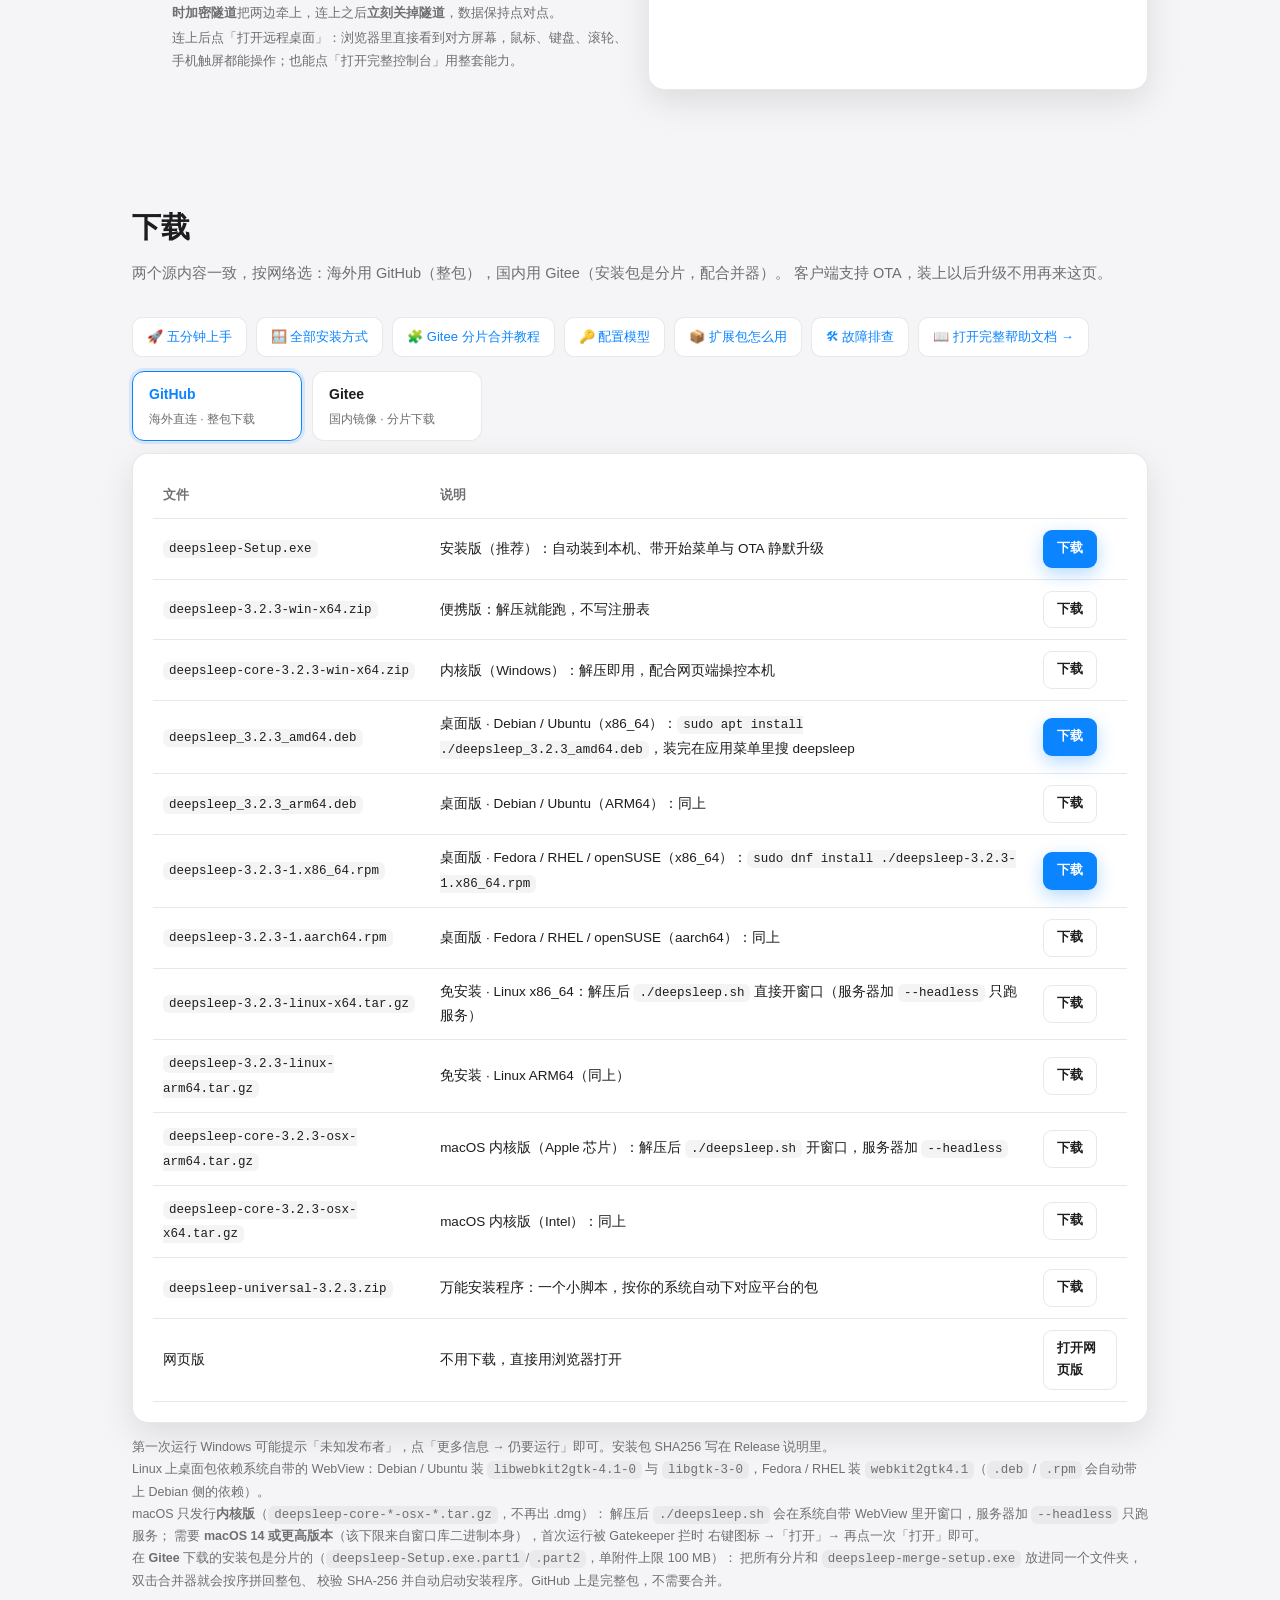
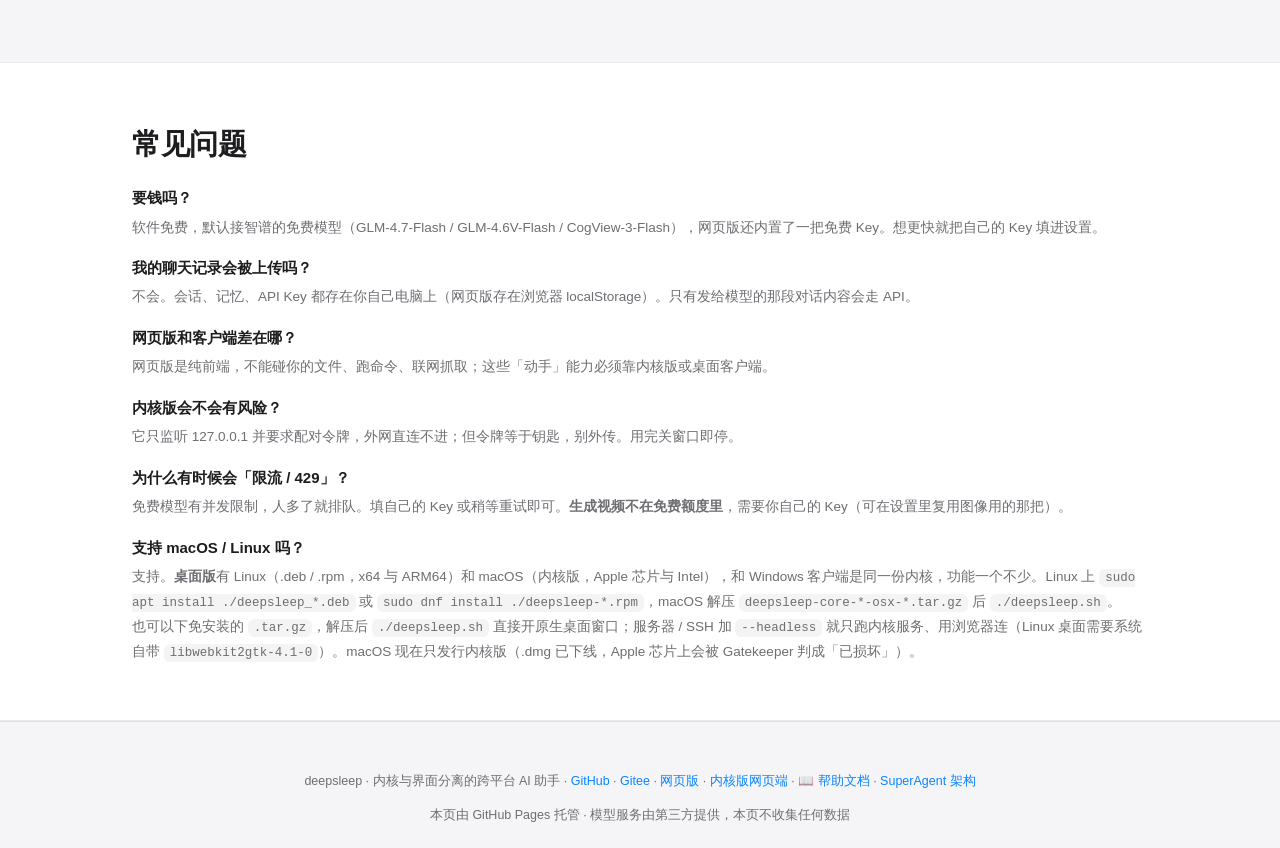
==== commit 79091977: "web: 首页上下文用量卡片改成 3.2.3 的面板说明" ====
--- a/web/index.html
+++ b/web/index.html
@@ -193,7 +193,8 @@
     <div class="card"><span class="ico">🧩</span><h3>技能 / 模板</h3>
       <p>把常做的事存成技能与快捷指令，一句话触发整套流程；Agent 集群还能分角色同时干活。</p></div>
     <div class="card"><span class="ico">◔</span><h3>上下文用量一眼看清</h3>
-      <p>输入框右侧的圆环就是当前对话的上下文占用：蓝→橙→红，悬停看 token 数与消息条数，什么时候该开新对话不用猜。同一处还能切模式、换模型、发消息。</p></div>
+      <p>输入框右下角的圆环就是当前对话的上下文占用：蓝→橙→红。点开是完整面板——占比、进度条、消息条数、当前模型，
+         还能直接改<b>上下文上限</b>（跟随模型 / 32k / 64k / 128k / 200k / 1M / 自填）。模型名和技能也是点开就展开。</p></div>
     <div class="card"><span class="ico">🐾</span><h3>桌宠浮窗</h3>
       <p>一个随时可拖动的桌面小浮窗，不用开主窗口也能派活、看进度。</p></div>
     <div class="card"><span class="ico">⬆</span><h3>OTA 静默升级</h3>
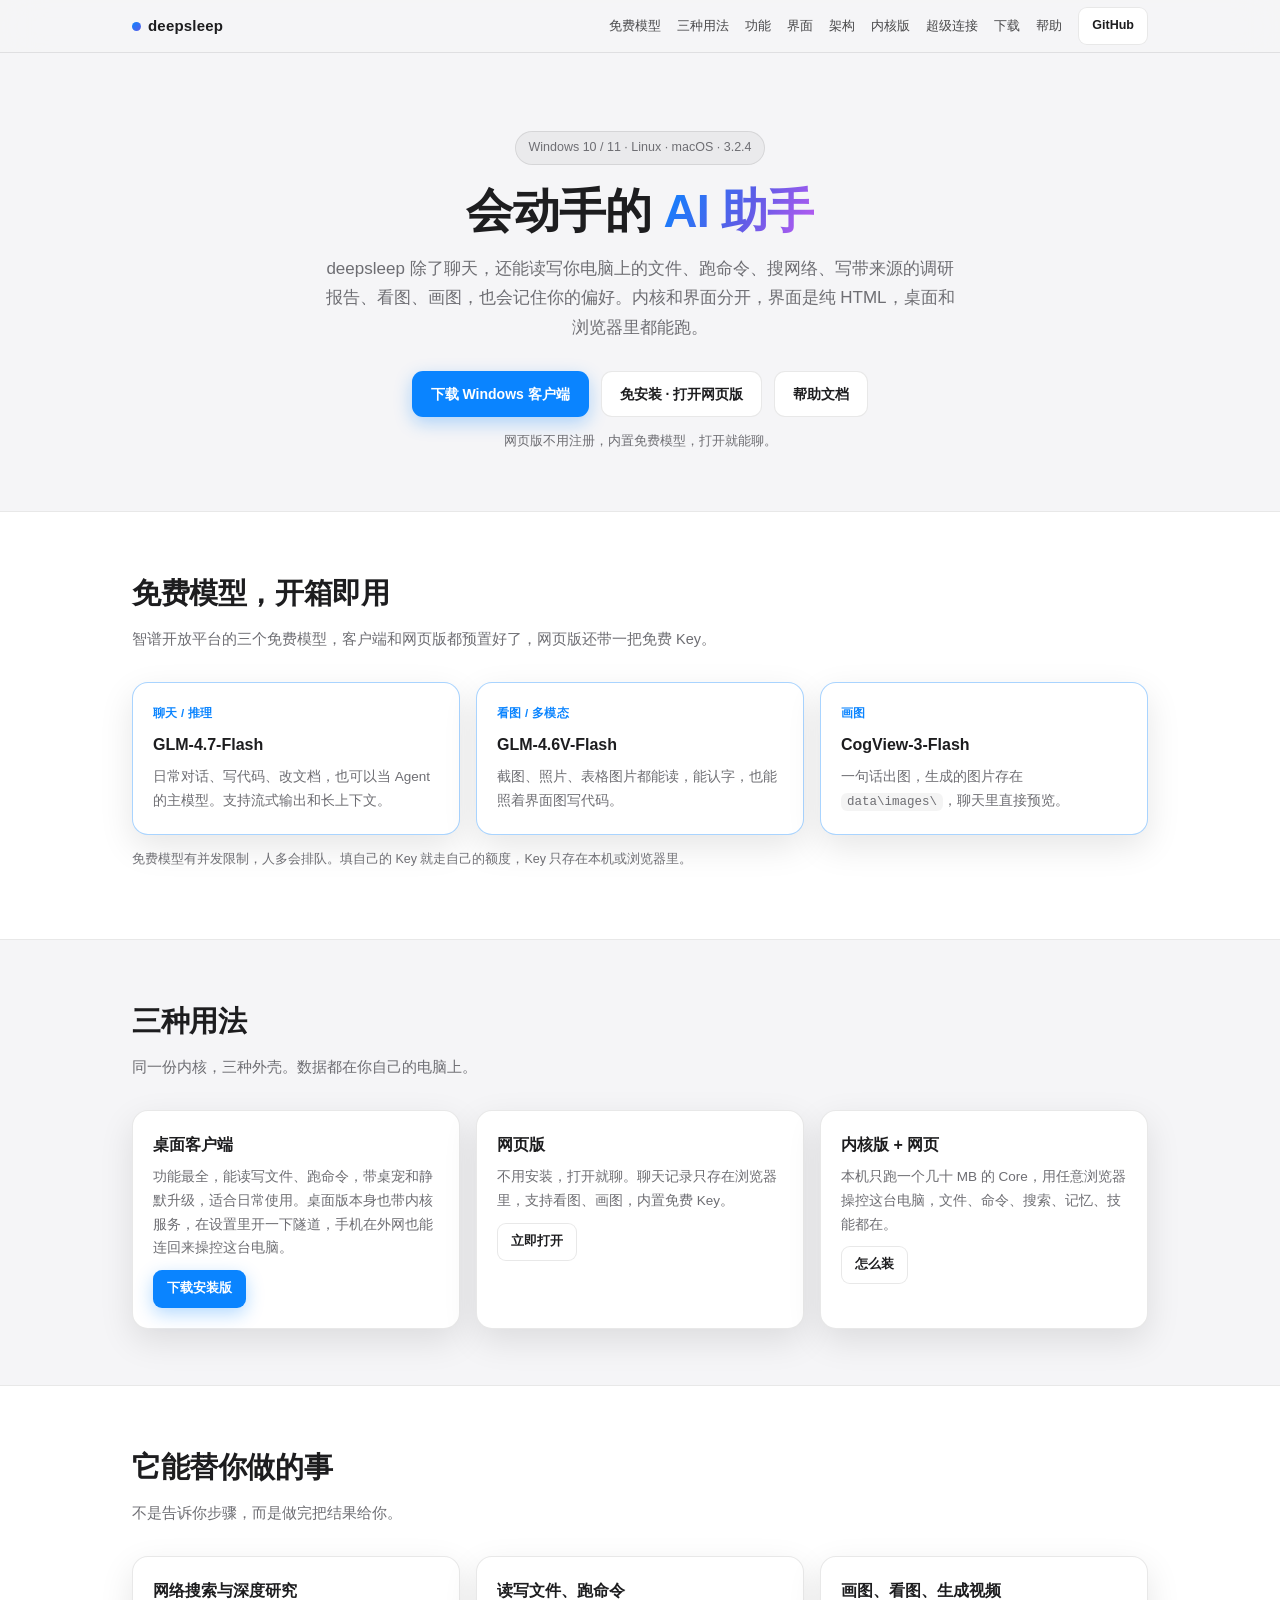
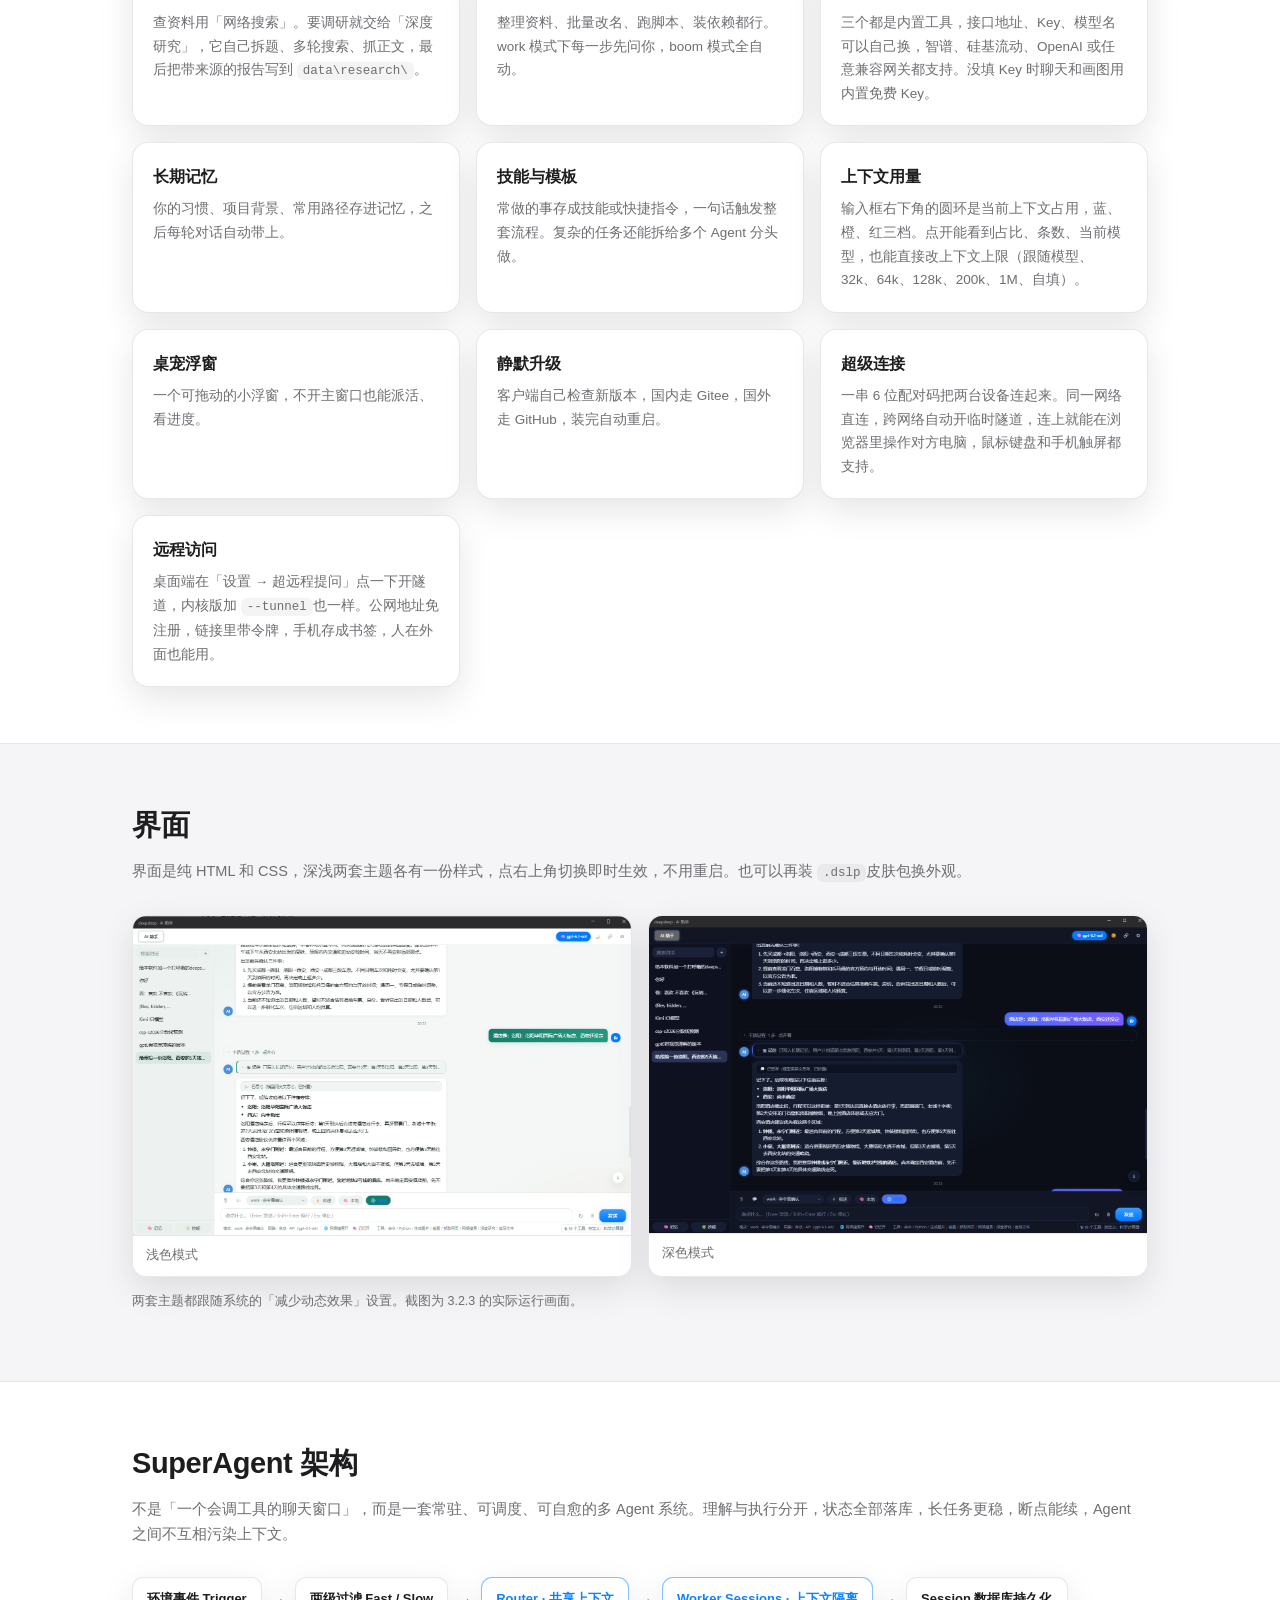
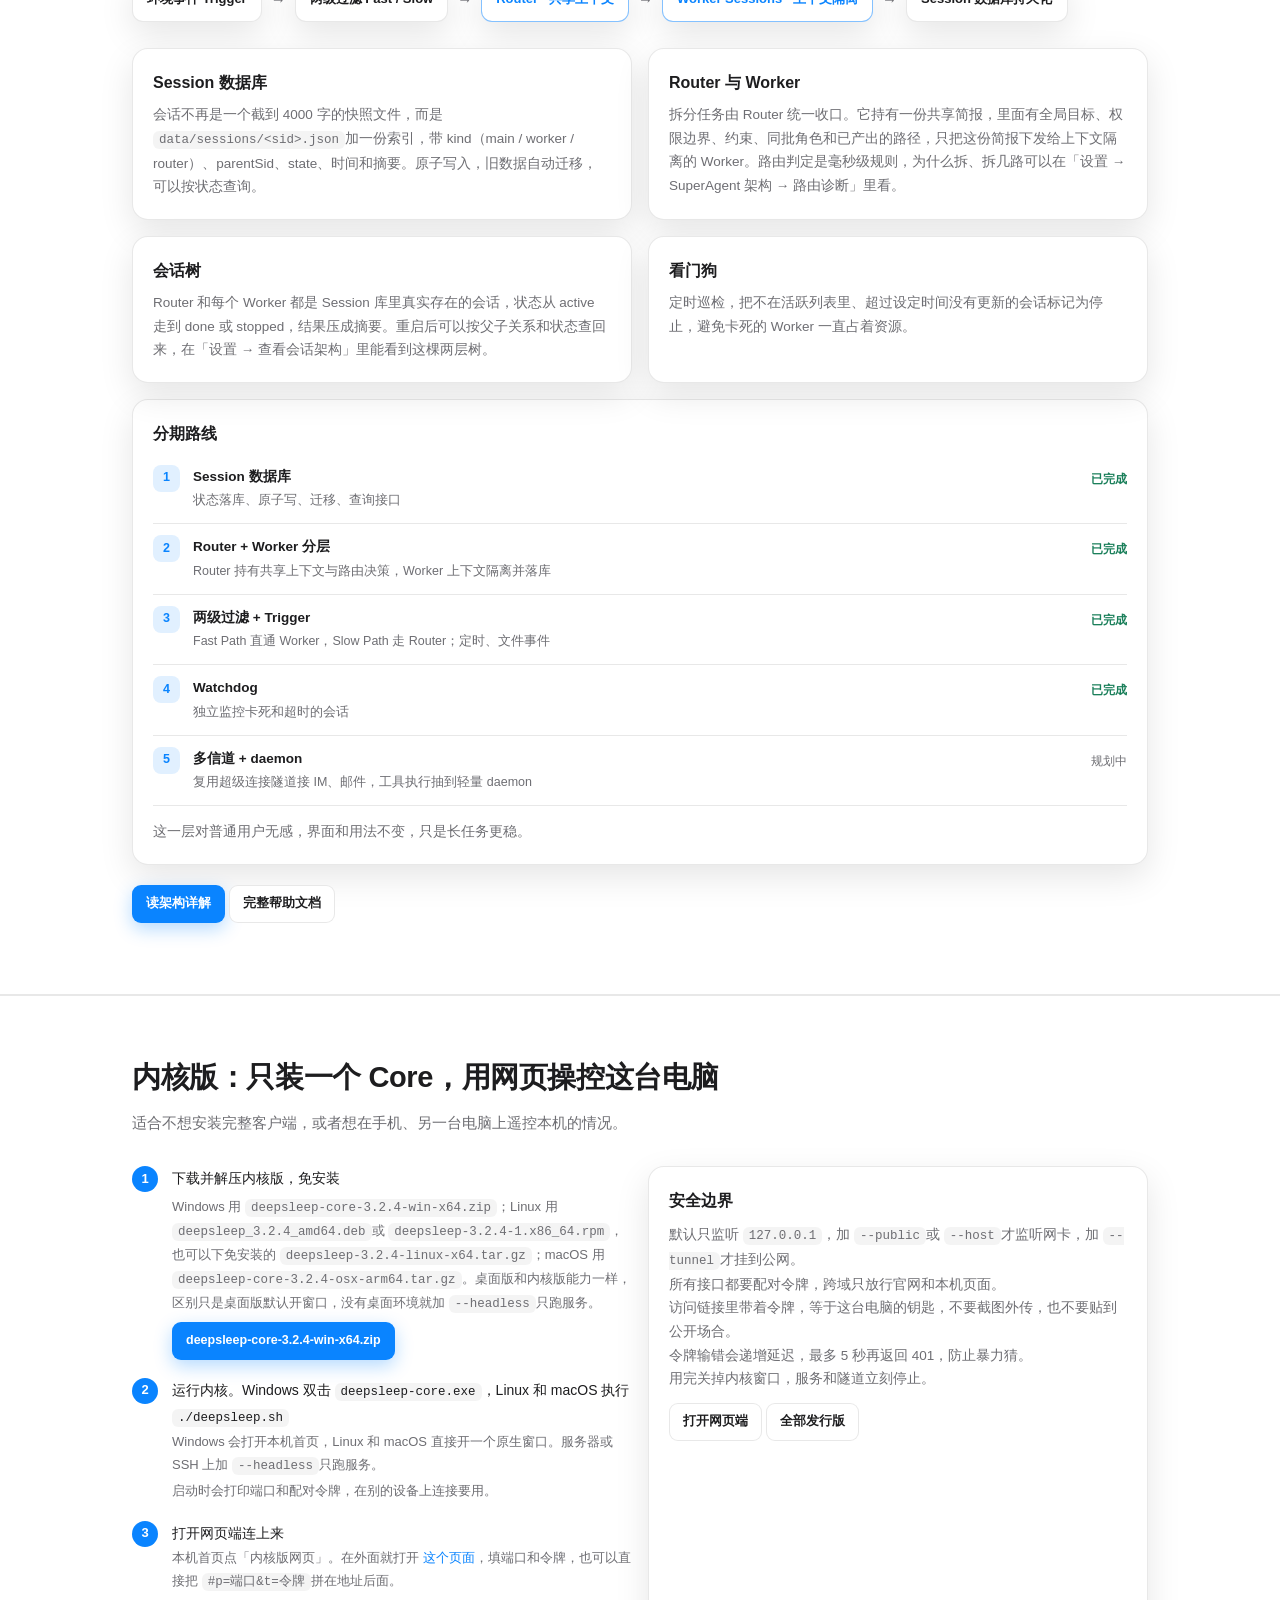
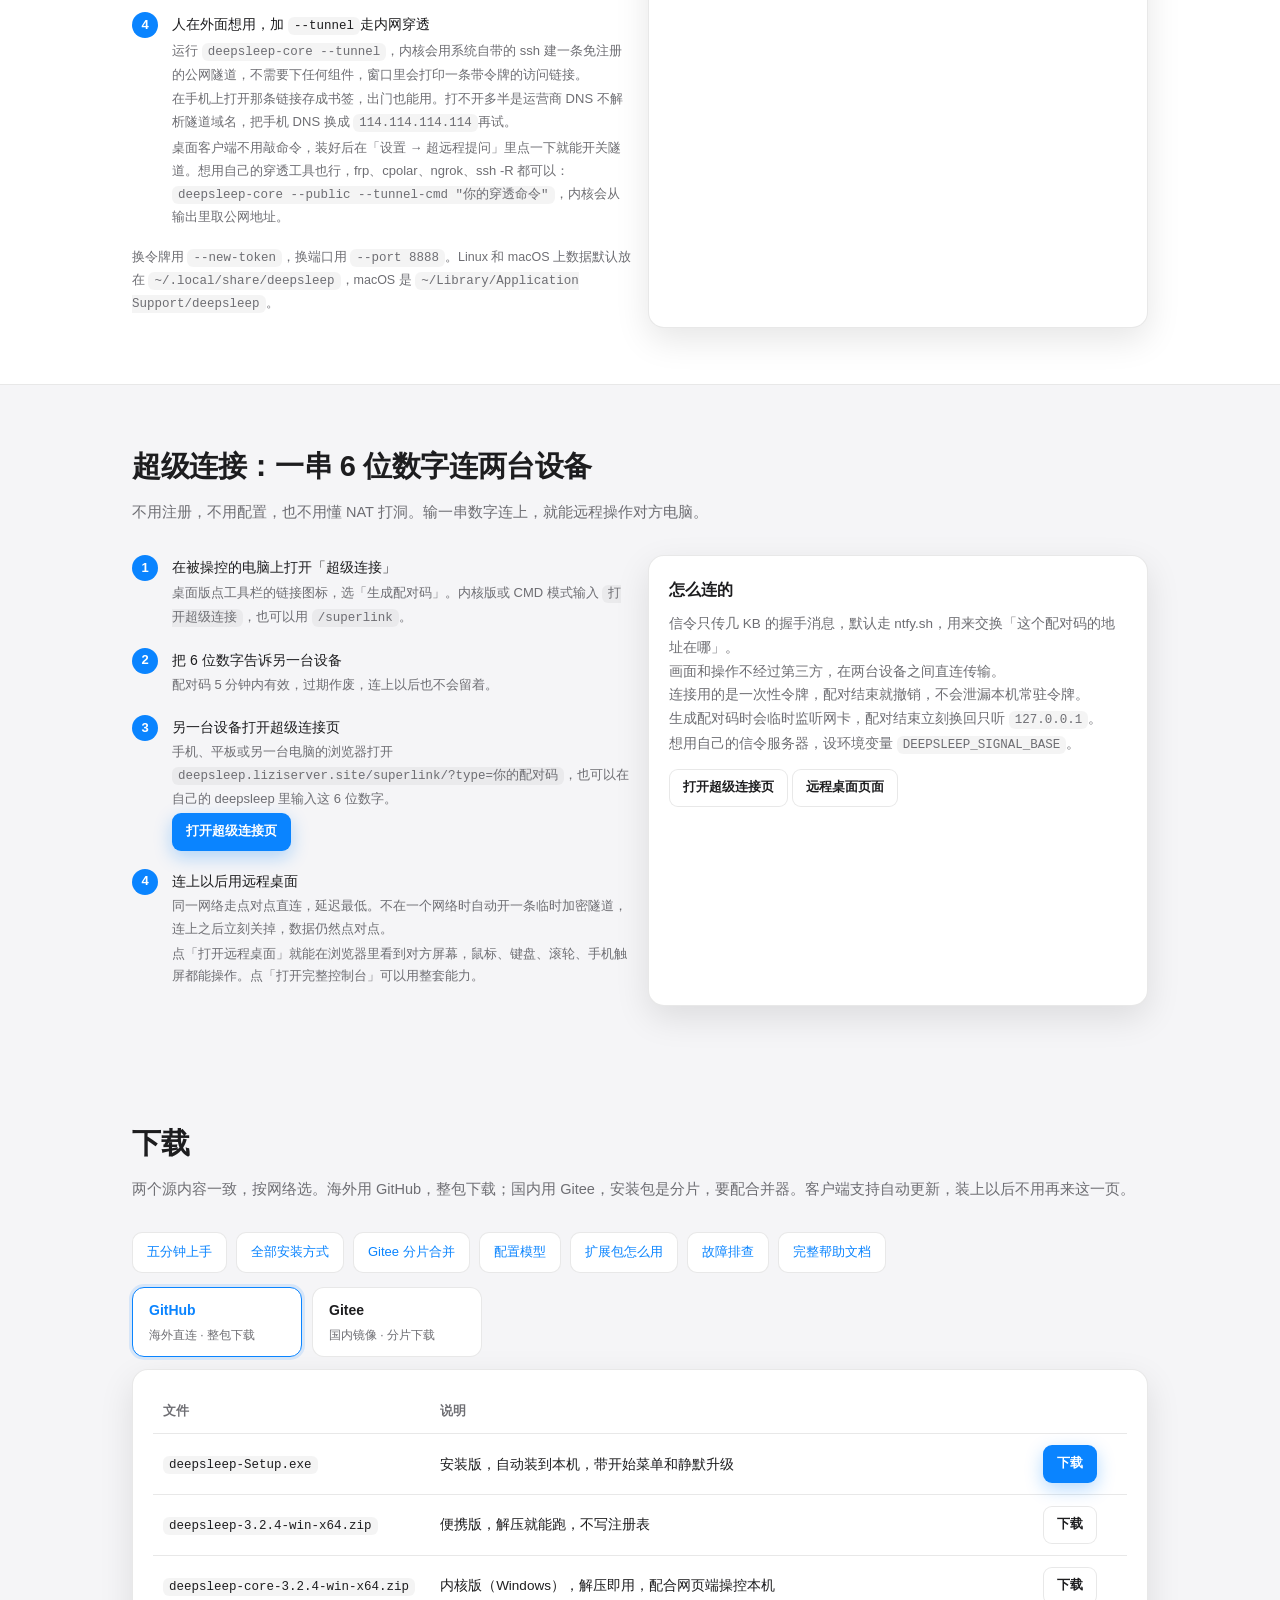
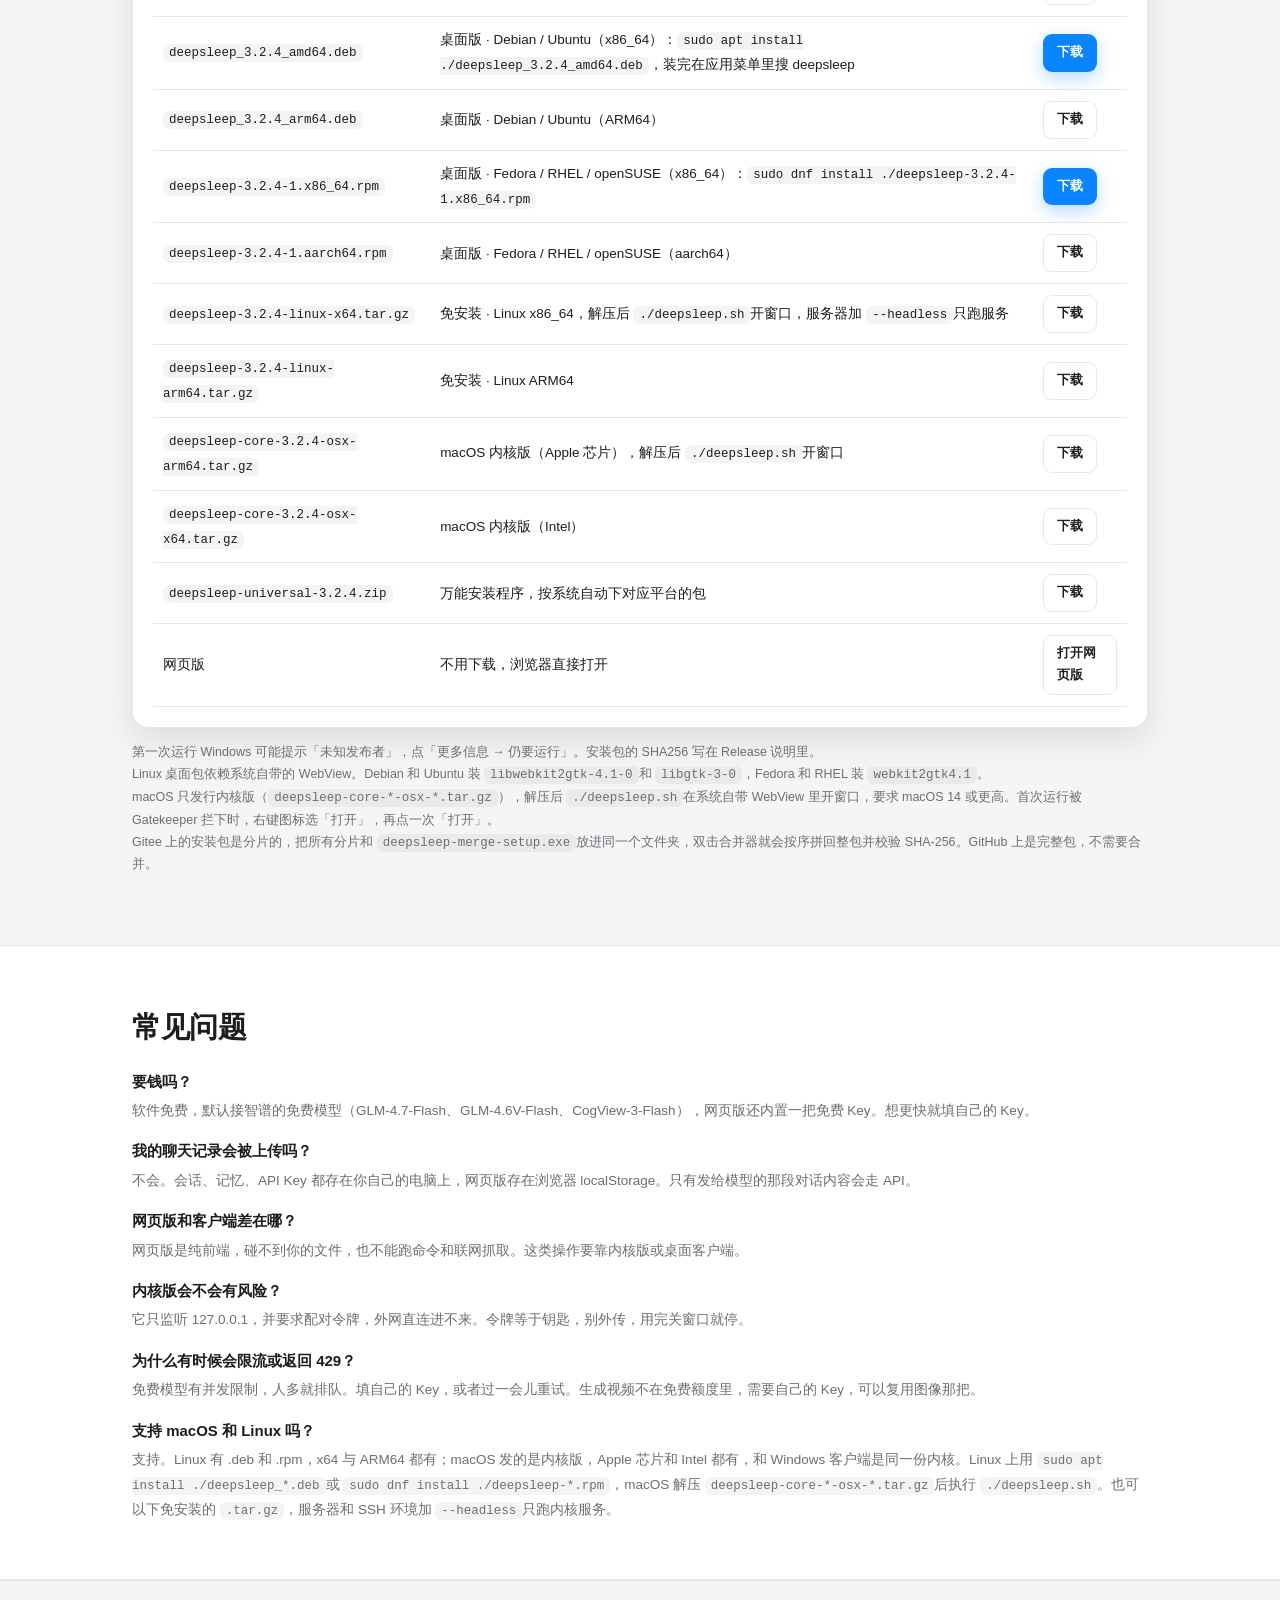
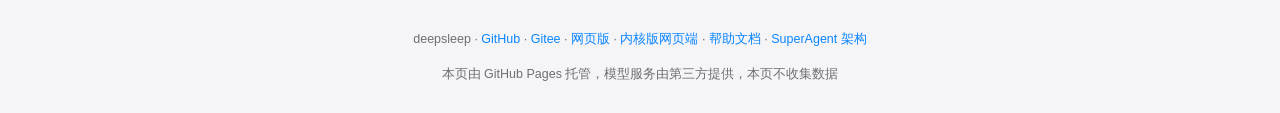
==== commit d9db5810: "release: 3.2.4" ====
--- a/web/index.html
+++ b/web/index.html
@@ -1,471 +1,443 @@
-<!DOCTYPE html>
-<html lang="zh-CN">
-<head>
-<meta charset="utf-8">
-<meta name="viewport" content="width=device-width, initial-scale=1">
-<title>deepsleep · 会动手的 AI 助手</title>
-<meta name="description" content="deepsleep（深眠）—— 能读写文件、跑命令、搜网络、做深度研究、看图、画图的 Windows AI 助手。桌面客户端 / 免安装网页版 / 内核版控电脑，三种用法。">
-<meta name="keywords" content="deepsleep,AI 助手,Agent,GLM-4.7-Flash,GLM-4.6V-Flash,CogView-3-Flash,免费大模型">
-<link rel="icon" href="data:image/svg+xml,%3Csvg xmlns='http://www.w3.org/2000/svg' viewBox='0 0 32 32'%3E%3Ccircle cx='16' cy='16' r='13' fill='%230a84ff'/%3E%3C/svg%3E">
-<meta property="og:title" content="deepsleep · 会动手的 AI 助手">
-<meta property="og:description" content="桌面客户端 / 免安装网页版 / 内核版控电脑。内置免费模型矩阵：GLM-4.7-Flash 聊天、GLM-4.6V-Flash 看图、CogView-3-Flash 画图。">
-<meta property="og:type" content="website">
-</head>
-<body>
-<style>:root{
-  --bg:#f5f5f7; --card:#ffffff; --fg:#1d1d1f; --muted:#6e6e73; --line:rgba(0,0,0,.09);
-  --blue:#0a84ff; --blue2:#0071e3; --shadow:0 12px 34px rgba(0,0,0,.10); --hover:rgba(0,0,0,.045);
-}
-@media (prefers-color-scheme: dark){
-  :root{ --bg:#000000; --card:#1c1c1e; --fg:#f5f5f7; --muted:#98989d; --line:rgba(255,255,255,.12);
-         --shadow:0 14px 40px rgba(0,0,0,.55); --hover:rgba(255,255,255,.07); }
-}
-*{box-sizing:border-box}
-html{scroll-behavior:smooth}
-body{margin:0;background:var(--bg);color:var(--fg);
-  font:15px/1.75 -apple-system,BlinkMacSystemFont,"SF Pro SC","PingFang SC","Segoe UI","Microsoft YaHei",sans-serif;
-  -webkit-font-smoothing:antialiased}
-a{color:var(--blue);text-decoration:none}
-a:hover{text-decoration:underline}
-.wrap{max-width:1060px;margin:0 auto;padding:0 22px}
-nav{position:sticky;top:0;z-index:20;background:rgba(245,245,247,.78);backdrop-filter:saturate(180%) blur(20px);
-  border-bottom:1px solid var(--line)}
-@media (prefers-color-scheme: dark){nav{background:rgba(0,0,0,.72)}}
-nav .wrap{display:flex;align-items:center;gap:16px;height:52px}
-.logo{font-weight:700;letter-spacing:.2px;font-size:15px;display:flex;align-items:center;gap:7px}
-.logo i{width:9px;height:9px;border-radius:50%;background:linear-gradient(135deg,#0a84ff,#5e5ce6);display:inline-block}
-nav .sp{flex:1}
-nav a.lnk{color:var(--fg);font-size:13px;opacity:.8}
-nav a.lnk:hover{opacity:1;text-decoration:none}
-.btn{display:inline-flex;align-items:center;gap:7px;padding:10px 18px;border-radius:11px;font-size:14px;font-weight:600;
-  border:1px solid transparent;cursor:pointer;text-decoration:none!important}
-.btn.pri{background:var(--blue);color:#fff;box-shadow:0 6px 18px rgba(10,132,255,.30)}
-.btn.pri:hover{background:var(--blue2)}
-.btn.gho{background:var(--card);color:var(--fg);border-color:var(--line)}
-.btn.gho:hover{background:var(--hover)}
-.btn.sm{padding:7px 13px;font-size:12.5px;border-radius:9px}
-header.hero{padding:78px 0 58px;text-align:center}
-.badge{display:inline-block;padding:5px 12px;border-radius:999px;background:var(--hover);color:var(--muted);font-size:12.5px;
-  border:1px solid var(--line);margin-bottom:20px}
-h1{font-size:47px;line-height:1.12;margin:0 0 16px;letter-spacing:-.8px}
-h1 em{font-style:normal;background:linear-gradient(120deg,#0a84ff,#5e5ce6 55%,#bf5af2);-webkit-background-clip:text;
-  background-clip:text;color:transparent}
-.lead{font-size:17px;color:var(--muted);max-width:640px;margin:0 auto 28px}
-.cta{display:flex;gap:12px;justify-content:center;flex-wrap:wrap}
-.hint{margin-top:14px;font-size:12.5px;color:var(--muted)}
-section{padding:56px 0}
-section.alt{background:var(--card);border-top:1px solid var(--line);border-bottom:1px solid var(--line)}
-h2{font-size:29px;margin:0 0 8px;letter-spacing:-.4px}
-.sub{color:var(--muted);margin:0 0 30px;font-size:14.5px}
-.grid{display:grid;gap:16px}
-.g3{grid-template-columns:repeat(3,1fr)}
-.g2{grid-template-columns:repeat(2,1fr)}
-@media (max-width:820px){.g3,.g2{grid-template-columns:1fr}h1{font-size:33px}section{padding:40px 0}}
-.card{background:var(--card);border:1px solid var(--line);border-radius:16px;padding:20px;box-shadow:var(--shadow)}
-.card h3{margin:0 0 6px;font-size:16px}
-.card p{margin:0;color:var(--muted);font-size:13.5px}
-.card .tag{font-size:11.5px;color:var(--blue);font-weight:600;letter-spacing:.3px;display:block;margin-bottom:8px}
-.ico{font-size:22px;display:block;margin-bottom:10px}
-.free .card{border-color:rgba(10,132,255,.35)}
-.step{display:flex;gap:14px;align-items:flex-start;margin-bottom:18px}
-.step b.n{flex:0 0 26px;height:26px;border-radius:50%;background:var(--blue);color:#fff;font-size:13px;
-  display:flex;align-items:center;justify-content:center}
-.step div{font-size:14px}
-.step p{margin:2px 0 0;color:var(--muted);font-size:13px}
-.shots{display:grid;grid-template-columns:1fr 1fr;gap:16px}
-@media (max-width:820px){.shots{grid-template-columns:1fr}}
-.shots figure{margin:0;background:var(--card);border:1px solid var(--line);border-radius:14px;overflow:hidden;box-shadow:var(--shadow)}
-.shots img{width:100%;display:block}
-.shots figcaption{padding:9px 13px;font-size:12.5px;color:var(--muted);border-top:1px solid var(--line)}
-dl.faq{margin:0}
-dl.faq dt{font-weight:600;margin-top:16px}
-dl.faq dd{margin:4px 0 0;color:var(--muted);font-size:13.5px}
-footer{padding:36px 0 54px;color:var(--muted);font-size:12.5px;text-align:center;border-top:1px solid var(--line)}
-code{font-family:ui-monospace,SFMono-Regular,Consolas,monospace;background:var(--hover);padding:2px 6px;border-radius:6px;font-size:12.5px}
-table.dl{width:100%;border-collapse:collapse;font-size:13.5px}
-table.dl td,table.dl th{text-align:left;padding:11px 10px;border-bottom:1px solid var(--line);vertical-align:middle}
-table.dl th{color:var(--muted);font-weight:600;font-size:12.5px}
-/* 下载源切换：GitHub / Gitee */
-.srcpick{display:flex;gap:10px;margin:14px 0 12px;flex-wrap:wrap}
-.srcpick .src{display:flex;flex-direction:column;gap:2px;padding:10px 16px;border:1px solid var(--line);
-  border-radius:12px;cursor:pointer;background:var(--card,transparent);min-width:170px;transition:.15s}
-.srcpick .src b{font-size:14px}
-.srcpick .src span{font-size:12px;color:var(--muted)}
-.srcpick .src.on{border-color:var(--blue,#007AFF);box-shadow:0 0 0 3px rgba(0,122,255,.12)}
-.srcpick .src.on b{color:var(--blue,#007AFF)}
-/* SuperAgent 架构 */
-.archflow{display:flex;flex-wrap:wrap;align-items:center;gap:9px;margin:20px 0 26px}
-.archflow .node{background:var(--card);border:1px solid var(--line);border-radius:11px;padding:10px 14px;
-  font-size:13px;font-weight:600;box-shadow:var(--shadow)}
-.archflow .node.hi{border-color:rgba(10,132,255,.5);color:var(--blue)}
-.archflow .arw{color:var(--muted);font-size:15px}
-.phase{display:flex;gap:13px;align-items:flex-start;padding:11px 0;border-bottom:1px solid var(--line)}
-.phase:last-child{border-bottom:0}
-.phase .pn{flex:0 0 27px;height:27px;border-radius:8px;background:rgba(10,132,255,.12);color:var(--blue);
-  display:flex;align-items:center;justify-content:center;font-weight:700;font-size:12.5px}
-.phase .pt{flex:1;font-size:13.5px}
-.phase .pt b{display:block}
-.phase .pt span{color:var(--muted);font-size:12.5px}
-.phase .ps{font-size:12px;white-space:nowrap;padding-top:4px;color:var(--muted)}
-.phase .ps.done{color:#1a7f5a;font-weight:600}
-@media (prefers-color-scheme: dark){.phase .ps.done{color:#4ade9f}}
-.helpstrip{display:flex;flex-wrap:wrap;gap:9px;margin-top:18px}
-.helpstrip a{font-size:13px;padding:8px 14px;border-radius:10px;border:1px solid var(--line);background:var(--card)}
-.helpstrip a:hover{text-decoration:none;border-color:var(--blue)}</style>
-</head>
-<body>
-
-<nav><div class="wrap">
-  <span class="logo"><i></i>deepsleep</span>
-  <span class="sp"></span>
-  <a class="lnk" href="#free">免费模型</a>
-  <a class="lnk" href="#ways">三种用法</a>
-  <a class="lnk" href="#features">功能</a>
-  <a class="lnk" href="#shots">界面</a>
-  <a class="lnk" href="#superagent">架构</a>
-  <a class="lnk" href="#core">内核版</a>
-  <a class="lnk" href="#superlink">超级连接</a>
-  <a class="lnk" href="#download">下载</a>
-  <a class="lnk" href="help/">📖 帮助</a>
-  <a class="btn gho sm" href="https://github.com/zhdezs/deepsleep" target="_blank" rel="noreferrer">GitHub</a>
-</div></nav>
-
-<header class="hero"><div class="wrap">
-  <div class="badge">Windows 10 / 11 · Linux · macOS · 最新版 3.2.3</div>
-  <h1>会动手的 <em>AI 助手</em></h1>
-  <p class="lead">deepsleep（深眠）不只会聊天：它能读写你电脑上的文件、跑命令、搜网络、做带来源的深度研究、
-     看图、画图，还能长期记住你的偏好。内核与界面分离，界面是纯 HTML —— 桌面上跑、浏览器里也跑。</p>
-  <div class="cta">
-    <a class="btn pri" href="#download">⬇ 下载 Windows 客户端</a>
-    <a class="btn gho" href="app/">💬 免安装 · 打开网页版</a>
-    <a class="btn gho" href="help/">📖 帮助文档</a>
-  </div>
-  <div class="hint">网页版开箱即用：内置免费模型矩阵，不用注册也能聊。<br>
-    <strong>3.2.3</strong>：亮 / 暗两套自带 CSS · 内置知识库 · 扩展包双击即装 · SuperAgent 架构第一期</div>
-</div></header>
-
-<section id="free" class="alt"><div class="wrap">
-  <h2>免费模型矩阵，开箱即用</h2>
-  <p class="sub">智谱开放平台（open.bigmodel.cn）的免费模型全家桶，客户端与网页版都已内置预置项；网页版还内置了一把免费 Key，打开就能用。</p>
-  <div class="grid g3 free">
-    <div class="card"><span class="tag">聊天 / 推理</span><span class="ico">💬</span>
-      <h3>GLM-4.7-Flash</h3>
-      <p>日常对话、写代码、改文档、当 Agent 的大脑。支持流式输出，长上下文。</p></div>
-    <div class="card"><span class="tag">看图 / 多模态</span><span class="ico">🖼</span>
-      <h3>GLM-4.6V-Flash</h3>
-      <p>把截图、照片、表格图片丢给它：认字、读懂界面、总结图表、照着图写代码。</p></div>
-    <div class="card"><span class="tag">画图</span><span class="ico">🎨</span>
-      <h3>CogView-3-Flash</h3>
-      <p>一句话出图，生成的图片会存到 <code>data\images\</code>，聊天里直接预览。</p></div>
-  </div>
-  <p class="hint">免费模型有并发限流，人多了会排队；把自己的 Key 填进 ⚙ 设置就能走自己的额度（Key 只存在你浏览器/本机）。</p>
-</div></section>
-
-<section id="ways"><div class="wrap">
-  <h2>三种用法，按需选</h2>
-  <p class="sub">同一份内核，三种外壳。数据都存在你自己的电脑上。</p>
-  <div class="grid g3">
-    <div class="card"><span class="ico">🖥</span><h3>① 桌面客户端</h3>
-      <p>功能最全：读写文件、跑命令、托盘与桌宠、OTA 静默升级、Agent 集群分工。推荐日常用。</p>
-      <p style="margin-top:6px">它还自带内核服务：设置里点一下就能开公网隧道，手机在外网也能连上来操控这台电脑（和内核版是同一份实现，不会缺功能）。</p>
-      <p style="margin-top:10px"><a class="btn pri sm" href="#download">下载安装版</a></p></div>
-    <div class="card"><span class="ico">💬</span><h3>② 网页版</h3>
-      <p>零安装，打开就聊。聊天记录只存在浏览器里；带看图、画图，内置免费 Key。</p>
-      <p style="margin-top:10px"><a class="btn gho sm" href="app/">立即打开</a></p></div>
-    <div class="card"><span class="ico">🔌</span><h3>③ 内核版 + 网页</h3>
-      <p>本机只装一个几十 MB 的 Core，就能在任意浏览器里操控这台电脑：文件、命令、搜索、记忆、技能全都有。</p>
-      <p style="margin-top:10px"><a class="btn gho sm" href="#core">怎么装</a></p></div>
-  </div>
-</div></section>
-
-<section id="features" class="alt"><div class="wrap">
-  <h2>它能替你干这些活</h2>
-  <p class="sub">不是「告诉你怎么做」，而是直接做完再给你结果。</p>
-  <div class="grid g3">
-    <div class="card"><span class="ico">🌐</span><h3>网络搜索 &amp; 深度研究</h3>
-      <p>快问快答用「网络搜索」；要调研就交给「深度研究」：它自己拆题、多轮搜索、抓正文，最后写出带来源的报告存到 <code>data\research\</code>。</p></div>
-    <div class="card"><span class="ico">🗂</span><h3>读写文件 / 跑命令</h3>
-      <p>整理资料、批量改名、跑脚本、装依赖。work 模式每一步先问你，boom 模式全自动。</p></div>
-    <div class="card"><span class="ico">🎬</span><h3>画图 · 看图 · 生成视频</h3>
-      <p>生成图片、读懂图片、生成短视频都是内置工具。图像生成 / 图像识别 / 视频生成的接口地址、API Key、模型名都能自己换（智谱、硅基流动、OpenAI 或任意兼容网关），设置里选平台自动填好。没填 Key 时聊天和画图直接用内置免费 Key。</p></div>
-    <div class="card"><span class="ico">🧠</span><h3>长期记忆</h3>
-      <p>你的习惯、项目背景、常用路径写进记忆，以后每轮对话都自动带上。</p></div>
-    <div class="card"><span class="ico">🧩</span><h3>技能 / 模板</h3>
-      <p>把常做的事存成技能与快捷指令，一句话触发整套流程；Agent 集群还能分角色同时干活。</p></div>
-    <div class="card"><span class="ico">◔</span><h3>上下文用量一眼看清</h3>
-      <p>输入框右下角的圆环就是当前对话的上下文占用：蓝→橙→红。点开是完整面板——占比、进度条、消息条数、当前模型，
-         还能直接改<b>上下文上限</b>（跟随模型 / 32k / 64k / 128k / 200k / 1M / 自填）。模型名和技能也是点开就展开。</p></div>
-    <div class="card"><span class="ico">🐾</span><h3>桌宠浮窗</h3>
-      <p>一个随时可拖动的桌面小浮窗，不用开主窗口也能派活、看进度。</p></div>
-    <div class="card"><span class="ico">⬆</span><h3>OTA 静默升级</h3>
-      <p>客户端自己检查新版本，国内走 Gitee、国外走 GitHub，装完自动重启，不用你管。</p></div>
-    <div class="card"><span class="ico">🔗</span><h3>超级连接（远程桌面）</h3>
-      <p>一串 6 位配对码，把两台设备连起来：同一网络走点对点直连，不同网络自动开临时加密隧道，连上就能在浏览器里远程操作对方电脑（画面 + 鼠标键盘，手机触屏也行）。</p></div>
-    <div class="card"><span class="ico">📡</span><h3>超远程提问（内网穿透）</h3>
-      <p>桌面客户端在「设置 → 超远程提问」点一下开隧道；内核版加 <code>--tunnel</code> 同样一条命令搞定。都是免注册公网地址 + 带令牌的配对链接，手机存成书签，人在外面也能指挥这台电脑。</p></div>
-  </div>
-</div></section>
-
-<section id="shots"><div class="wrap">
-  <h2>长这样</h2>
-  <p class="sub">界面是纯 HTML + CSS。<strong>深色「dsh · 深眠」与浅色「dsh · 晨光」各有一整套自带 CSS</strong>：
-     点右上角 ☀️ / 🌙 就整套换掉（配色、氛围光、消息动效、滚动条全都不一样），即时生效、不用重启。
-     还能再叠加 <code>.dslp</code> 皮肤包做自己的外观。</p>
-  <div class="shots">
-    <figure><img src="assets/site-light.png" alt="deepsleep 3.2.3 浅色模式「dsh · 晨光」界面" loading="lazy"><figcaption>浅色模式 · dsh 晨光（雾白画布 / 墨绿强调 / 柔和玻璃高光）</figcaption></figure>
-    <figure><img src="assets/site-dark.png" alt="deepsleep 3.2.3 深色模式「dsh · 深眠」界面" loading="lazy"><figcaption>深色模式 · dsh 深眠（漂移氛围光 / 星点 / 流光气泡）</figcaption></figure>
-  </div>
-  <p class="hint">两套都尊重系统的「减少动态效果」设置；截图为 3.2.3 实际运行画面。</p>
-</div></section>
-
-<section id="superagent" class="alt"><div class="wrap">
-  <h2>SuperAgent 架构 <span style="font-size:13px;font-weight:600;color:var(--blue);vertical-align:middle">3.2.3 第一期</span></h2>
-  <p class="sub">不只是「一个会调工具的聊天窗口」。deepsleep 正在升级成一套常驻、可调度、可自愈的多 Agent 系统：
-     把「理解与路由」和「执行」彻底分开，状态全部落库，长任务更稳、断点可续、Agent 之间互不污染上下文。</p>
-
-  <div class="archflow">
-    <span class="node">环境事件 Trigger</span><span class="arw">→</span>
-    <span class="node">两级过滤 Fast / Slow</span><span class="arw">→</span>
-    <span class="node hi">Router · 共享上下文</span><span class="arw">→</span>
-    <span class="node hi">Worker Sessions · 上下文隔离</span><span class="arw">→</span>
-    <span class="node">Session 数据库持久化</span>
-  </div>
-
-  <div class="grid g2">
-    <div class="card"><span class="tag">已在 3.2.2 落地</span><h3>Session 数据库</h3>
-      <p>会话不再是一个截到 4000 字的快照文件，而是 <code>data/sessions/&lt;sid&gt;.json</code> + 索引，
-         带 kind(main/worker/router)、parentSid、state、时间戳与摘要；原子写入、旧数据自动迁移、可按状态查询。
-         这是 Router 与 Watchdog 的地基，也提供 <code>sessionList</code> / <code>sessionGet</code> 接口。</p></div>
-    <div class="card"><span class="tag">3.2.3 新增</span><h3>Router 层：共享上下文 + 路由决策</h3>
-      <p>每次「拆分任务」现在由 Router 统一收口：它持有一份共享简报（全局目标 / 权限边界 / 约束 / 同批角色 / 已产出路径），
-         只把这个下发给你那几个上下文隔离的 Worker，彼此私有历史互不可见。路由判定是毫秒级规则，
-         为什么拆、拆几路，界面上写得明明白白（<b>设置 → SuperAgent 架构 → 路由诊断</b>）。</p></div>
-    <div class="card"><span class="tag">3.2.3 新增</span><h3>Worker 会话落库 + 会话树</h3>
-      <p>Router 与每个 Worker 都是 Session 库里真实存在的会话（<code>kind=router/worker</code>、<code>parentSid</code>、
-         状态从 active 走到 done/stopped、结果压成摘要），重启后还能按父子关系和状态查回来。
-         <b>设置 → 查看会话架构</b> 能直接看到这棵两层的树。</p></div>
-  </div>
-
-  <div class="card" style="margin-top:16px">
-    <h3 style="margin-bottom:6px">分期路线</h3>
-    <div class="phase"><span class="pn">1</span><span class="pt"><b>Session 数据库</b><span>状态落库、原子写、迁移、查询 API</span></span><span class="ps done">✅ 3.2.1 已发布</span></div>
-    <div class="phase"><span class="pn">2</span><span class="pt"><b>Router + Worker Session 分层</b><span>Router 持有共享上下文与路由决策，Worker 上下文隔离并落库</span></span><span class="ps done">✅ 3.2.2 已发布</span></div>
-    <div class="phase"><span class="pn">3</span><span class="pt"><b>两级过滤 + Trigger</b><span>Fast Path 直通 Worker、Slow Path 走 Router；定时 / 文件 / 剪贴板事件</span></span><span class="ps">规划中</span></div>
-    <div class="phase"><span class="pn">4</span><span class="pt"><b>Watchdog</b><span>独立监控卡死 / 超时会话，标记与自愈</span></span><span class="ps">规划中</span></div>
-    <div class="phase"><span class="pn">5</span><span class="pt"><b>多信道 + daemon</b><span>复用超级连接隧道接 IM / GitHub / 邮件，工具执行抽到轻量 daemon</span></span><span class="ps">规划中</span></div>
-    <p class="hint" style="margin-top:14px">旁路还有订阅直通、多信道交互与外部看门狗。这一层对普通用户无感：界面和用法不变，只是长任务更稳。</p>
-  </div>
-
-  <p style="margin-top:20px"><a class="btn pri sm" href="help/#arch">读架构详解</a>
-     <a class="btn gho sm" href="help/">📖 完整帮助文档</a></p>
-</div></section>
-
-<section id="core" class="alt"><div class="wrap">
-  <h2>内核版：只装一个 Core，用网页操控这台电脑</h2>
-  <p class="sub">适合「不想安装完整客户端」或「想在手机 / 另一台电脑上遥控本机」的人。</p>
-  <div class="grid g2">
-    <div>
-      <div class="step"><b class="n">1</b><div>下载并解压内核版<strong>（解压即用，免安装）</strong>
-        <p class="hint" style="margin:6px 0">Windows 用 <code>deepsleep-core-3.2.3-win-x64.zip</code>；Linux 用 <code>deepsleep_3.2.3_amd64.deb</code> / <code>deepsleep-3.2.3-1.x86_64.rpm</code>（或免安装的 <code>deepsleep-3.2.3-linux-x64.tar.gz</code>）；macOS 用 <code>deepsleep-core-3.2.3-osx-arm64.tar.gz</code>。桌面版和内核版能力完全一样，区别只是桌面版默认开窗口；没有桌面环境就加 <code>--headless</code> 只跑服务（Linux 桌面需要 <code>libwebkit2gtk-4.1-0</code>）。</p>
-        <p><a class="btn pri sm" href="https://github.com/zhdezs/deepsleep/releases/latest/download/deepsleep-core-3.2.3-win-x64.zip" target="_blank" rel="noreferrer">⬇ deepsleep-core-3.2.3-win-x64.zip</a></p></div></div>
-      <div class="step"><b class="n">2</b><div>运行内核：Windows 双击 <code>deepsleep-core.exe</code>，Linux / macOS 执行 <code>./deepsleep.sh</code>
-        <p>Windows 会打开本机首页；Linux / macOS 会直接开一个<strong>原生桌面窗口</strong>，双击即用（服务器 / SSH 加 <code>--headless</code> 只跑服务）。</p>
-        <p>同时会打印<strong>端口</strong>与<strong>配对令牌</strong>，方便在别的设备上连。</p></div></div>
-      <div class="step"><b class="n">3</b><div>打开网页端连上来
-        <p>本机首页点「内核版网页」即可；在外面就用 <a href="core/">这个页面</a>，填端口 + 令牌。<br>
-           也可以直接把 <code>#p=端口&amp;t=令牌</code> 拼在后面打开。</p></div></div>
-      <div class="step"><b class="n">4</b><div>人在外面也想提问？加 <code>--tunnel</code> 走内网穿透
-        <p>运行 <code>deepsleep-core --tunnel</code>，内核自动建一条<strong>免注册的公网隧道</strong>（手写隧道，直接用系统自带的 ssh，<strong>不用下任何组件</strong>），
-           窗口里会打印一条<strong>配对链接</strong>（令牌已经带好）。</p>
-        <p>把那条链接在<strong>手机</strong>上打开、存成书签，出门在外也能直接指挥这台电脑。<br>
-           打不开多半是运营商 DNS 不解析隧道域名，把手机 DNS 换成 <code>114.114.114.114</code> 再试。</p>
-        <p class="hint">桌面客户端不用敲命令：装好后在「设置 → 超远程提问」里点一下就能开 / 关隧道，能力和这里完全一样。<br>
-           想用自己的穿透工具（frp / cpolar / ngrok / ssh -R 都行）：<br>
-           <code>deepsleep-core --public --tunnel-cmd "你的穿透命令"</code>，内核会自己从输出里抓公网地址。</p></div></div>
-      <p class="hint">换令牌：<code>deepsleep-core --new-token</code>；换端口：<code>--port 8888</code>。<br>
-         Linux / macOS 上数据默认放在 <code>~/.local/share/deepsleep</code>（macOS 是 <code>~/Library/Application Support/deepsleep</code>）。</p>
-    </div>
-    <div class="card">
-      <h3>安全边界（重要）</h3>
-      <p style="margin-top:8px">· 默认只监听 <code>127.0.0.1</code>；只有加 <code>--public</code> / <code>--host</code> 才监听网卡，只有加 <code>--tunnel</code> 才挂到公网。<br>
-         · 所有接口都要配对令牌，跨域只放行官网与本机页面（隧道域名同源也放行）。<br>
-         · 配对链接里就带着令牌 = 这台电脑的钥匙：不要截图发给别人、不要贴到公开场合。<br>
-         · 令牌输错会越错越慢（递增延迟到 5 秒）再返回 401，防止被暴力猜。<br>
-         · 用完直接关掉内核窗口，服务与隧道立刻停止。</p>
-      <p style="margin-top:12px"><a class="btn gho sm" href="core/">打开网页端</a>
-         <a class="btn gho sm" href="https://github.com/zhdezs/deepsleep/releases" target="_blank" rel="noreferrer">全部发行版</a></p>
-    </div>
-  </div>
-</div></section>
-
-<section id="superlink"><div class="wrap">
-  <h2>超级连接：一串 6 位数字，把两台设备连起来</h2>
-  <p class="sub">不用注册、不用配置、不用懂什么叫 NAT 打洞 —— 对着一串数字输进去就连上了，连上就能远程操作对方电脑。</p>
-  <div class="grid g2">
-    <div>
-      <div class="step"><b class="n">1</b><div>在<strong>被操控的那台电脑</strong>上打开「超级连接」
-        <p>桌面版：点工具栏的 <strong>🔗</strong> 图标 →「生成配对码」。<br>
-           内核版 / CMD 模式：输入 <code>打开超级连接</code>（也可以 <code>/superlink</code>）。</p></div></div>
-      <div class="step"><b class="n">2</b><div>把那串 <strong>6 位数字</strong>告诉另一台设备
-        <p>配对码 5 分钟内有效，过期自动作废；连上以后也不会一直留着。</p></div></div>
-      <div class="step"><b class="n">3</b><div>另一台设备打开超级连接页
-        <p>手机 / 平板 / 另一台电脑的浏览器打开：<br>
-           <code>deepsleep.liziserver.site/superlink/?type=你的配对码</code><br>
-           或者在自己的 deepsleep 里点 🔗 输入这 6 位数字。</p>
-        <p><a class="btn pri sm" href="superlink/">打开超级连接页</a></p></div></div>
-      <div class="step"><b class="n">4</b><div>连上就能用远程桌面
-        <p>同一网络里走<strong>点对点局域网直连</strong>（延迟最低）；不在一个网络时，自动开一条<strong>临时加密隧道</strong>把两边牵上，连上之后<strong>立刻关掉隧道</strong>，数据保持点对点。</p>
-        <p>连上后点「打开远程桌面」：浏览器里直接看到对方屏幕，鼠标、键盘、滚轮、手机触屏都能操作；也能点「打开完整控制台」用整套能力。</p></div></div>
-    </div>
-    <div class="card">
-      <h3>它是怎么做到「傻子都会用」的</h3>
-      <p style="margin-top:8px">· 信令只传几 KB 的握手消息（默认 ntfy.sh），用来交换「我这个配对码的地址在哪」；<br>
-         · 真正的画面与操作<strong>不经过第三方</strong>，在两台设备之间直连传输；<br>
-         · 连接用的是<strong>一次性令牌</strong>，配对结束就撤销，不会泄漏本机常驻令牌；<br>
-         · 生成配对码时会临时监听网卡（为了局域网直连），配对结束<strong>立刻换回只听 127.0.0.1</strong>；<br>
-         · 想用自己的信令服务器：设环境变量 <code>DEEPSLEEP_SIGNAL_BASE</code>。</p>
-      <p style="margin-top:12px"><a class="btn gho sm" href="superlink/">打开超级连接页</a>
-         <a class="btn gho sm" href="core/rd.html">远程桌面页面</a></p>
-    </div>
-  </div>
-</div></section>
-
-<section id="download"><div class="wrap">
-  <h2>下载</h2>
-  <p class="sub">两个源内容一致，按网络选：海外用 GitHub（整包），国内用 Gitee（安装包是分片，配合并器）。
-     客户端支持 OTA，装上以后升级不用再来这页。</p>
-  <div class="helpstrip">
-    <a href="help/#start">🚀 五分钟上手</a>
-    <a href="help/#install-win">🪟 全部安装方式</a>
-    <a href="help/#install-gitee">🧩 Gitee 分片合并教程</a>
-    <a href="help/#model">🔑 配置模型</a>
-    <a href="help/#ext">📦 扩展包怎么用</a>
-    <a href="help/#faq">🛠 故障排查</a>
-    <a href="help/">📖 打开完整帮助文档 →</a>
-  </div>
-
-  <div class="srcpick">
-    <label class="src on" data-src="gh"><b>GitHub</b><span>海外直连 · 整包下载</span></label>
-    <label class="src" data-src="gitee"><b>Gitee</b><span>国内镜像 · 分片下载</span></label>
-  </div>
-
-  <div class="card" id="dlGh">
-  <table class="dl">
-    <tr><th>文件</th><th>说明</th><th></th></tr>
-    <tr><td><code>deepsleep-Setup.exe</code></td><td>安装版（推荐）：自动装到本机、带开始菜单与 OTA 静默升级</td>
-        <td><a class="btn pri sm" href="https://github.com/zhdezs/deepsleep/releases/latest/download/deepsleep-Setup.exe">下载</a></td></tr>
-    <tr><td><code>deepsleep-3.2.3-win-x64.zip</code></td><td>便携版：解压就能跑，不写注册表</td>
-        <td><a class="btn gho sm" href="https://github.com/zhdezs/deepsleep/releases/latest/download/deepsleep-3.2.3-win-x64.zip">下载</a></td></tr>
-    <tr><td><code>deepsleep-core-3.2.3-win-x64.zip</code></td><td>内核版（Windows）：解压即用，配合网页端操控本机</td>
-        <td><a class="btn gho sm" href="https://github.com/zhdezs/deepsleep/releases/latest/download/deepsleep-core-3.2.3-win-x64.zip">下载</a></td></tr>
-    <tr><td><code>deepsleep_3.2.3_amd64.deb</code></td><td>桌面版 · Debian / Ubuntu（x86_64）：<code>sudo apt install ./deepsleep_3.2.3_amd64.deb</code>，装完在应用菜单里搜 deepsleep</td>
-        <td><a class="btn pri sm" href="https://github.com/zhdezs/deepsleep/releases/latest/download/deepsleep_3.2.3_amd64.deb">下载</a></td></tr>
-    <tr><td><code>deepsleep_3.2.3_arm64.deb</code></td><td>桌面版 · Debian / Ubuntu（ARM64）：同上</td>
-        <td><a class="btn gho sm" href="https://github.com/zhdezs/deepsleep/releases/latest/download/deepsleep_3.2.3_arm64.deb">下载</a></td></tr>
-    <tr><td><code>deepsleep-3.2.3-1.x86_64.rpm</code></td><td>桌面版 · Fedora / RHEL / openSUSE（x86_64）：<code>sudo dnf install ./deepsleep-3.2.3-1.x86_64.rpm</code></td>
-        <td><a class="btn pri sm" href="https://github.com/zhdezs/deepsleep/releases/latest/download/deepsleep-3.2.3-1.x86_64.rpm">下载</a></td></tr>
-    <tr><td><code>deepsleep-3.2.3-1.aarch64.rpm</code></td><td>桌面版 · Fedora / RHEL / openSUSE（aarch64）：同上</td>
-        <td><a class="btn gho sm" href="https://github.com/zhdezs/deepsleep/releases/latest/download/deepsleep-3.2.3-1.aarch64.rpm">下载</a></td></tr>
-    <tr><td><code>deepsleep-3.2.3-linux-x64.tar.gz</code></td><td>免安装 · Linux x86_64：解压后 <code>./deepsleep.sh</code> 直接开窗口（服务器加 <code>--headless</code> 只跑服务）</td>
-        <td><a class="btn gho sm" href="https://github.com/zhdezs/deepsleep/releases/latest/download/deepsleep-3.2.3-linux-x64.tar.gz">下载</a></td></tr>
-    <tr><td><code>deepsleep-3.2.3-linux-arm64.tar.gz</code></td><td>免安装 · Linux ARM64（同上）</td>
-        <td><a class="btn gho sm" href="https://github.com/zhdezs/deepsleep/releases/latest/download/deepsleep-3.2.3-linux-arm64.tar.gz">下载</a></td></tr>
-    <tr><td><code>deepsleep-core-3.2.3-osx-arm64.tar.gz</code></td><td>macOS 内核版（Apple 芯片）：解压后 <code>./deepsleep.sh</code> 开窗口，服务器加 <code>--headless</code></td>
-        <td><a class="btn gho sm" href="https://github.com/zhdezs/deepsleep/releases/latest/download/deepsleep-core-3.2.3-osx-arm64.tar.gz">下载</a></td></tr>
-    <tr><td><code>deepsleep-core-3.2.3-osx-x64.tar.gz</code></td><td>macOS 内核版（Intel）：同上</td>
-        <td><a class="btn gho sm" href="https://github.com/zhdezs/deepsleep/releases/latest/download/deepsleep-core-3.2.3-osx-x64.tar.gz">下载</a></td></tr>
-    <tr><td><code>deepsleep-universal-3.2.3.zip</code></td><td>万能安装程序：一个小脚本，按你的系统自动下对应平台的包</td>
-        <td><a class="btn gho sm" href="https://github.com/zhdezs/deepsleep/releases/latest/download/deepsleep-universal-3.2.3.zip">下载</a></td></tr>
-    <tr><td>网页版</td><td>不用下载，直接用浏览器打开</td>
-        <td><a class="btn gho sm" href="app/">打开网页版</a></td></tr>
-  </table>
-  </div>
-
-  <div class="card" id="dlGitee" hidden>
-  <table class="dl">
-    <tr><th>文件</th><th>说明</th><th></th></tr>
-    <tr><td><code>deepsleep-Setup.exe.part1</code><br><code>deepsleep-Setup.exe.part2</code></td><td>安装版（推荐）：Gitee 单附件上限 100 MB，安装包被切成 2 片。<strong>两片都要下</strong>，和下面的合并器放同一个文件夹，双击合并器即可拼回整包并自动安装</td>
-        <td><a class="btn pri sm" href="https://gitee.com/zhdezs/deepsleep/releases/download/v3.2.3/deepsleep-Setup.exe.part1">下载 part1</a><br><a class="btn pri sm" style="margin-top:6px" href="https://gitee.com/zhdezs/deepsleep/releases/download/v3.2.3/deepsleep-Setup.exe.part2">下载 part2</a></td></tr>
-    <tr><td><code>deepsleep-merge-setup.exe</code></td><td>分片合并器（<strong>必下</strong>）：校验 SHA-256、拼回 <code>deepsleep-Setup.exe</code> 后自动启动安装</td>
-        <td><a class="btn pri sm" href="https://gitee.com/zhdezs/deepsleep/releases/download/v3.2.3/deepsleep-merge-setup.exe">下载</a></td></tr>
-    <tr><td><code>deepsleep-3.2.3-win-x64.zip</code></td><td>便携版：解压就能跑，不写注册表</td>
-        <td><a class="btn gho sm" href="https://gitee.com/zhdezs/deepsleep/releases/download/v3.2.3/deepsleep-3.2.3-win-x64.zip">下载</a></td></tr>
-    <tr><td><code>deepsleep-core-3.2.3-win-x64.zip</code></td><td>内核版（Windows）：解压即用，配合网页端操控本机</td>
-        <td><a class="btn gho sm" href="https://gitee.com/zhdezs/deepsleep/releases/download/v3.2.3/deepsleep-core-3.2.3-win-x64.zip">下载</a></td></tr>
-    <tr><td><code>deepsleep_3.2.3_amd64.deb</code></td><td>桌面版 · Debian / Ubuntu（x86_64）：<code>sudo apt install ./deepsleep_3.2.3_amd64.deb</code>，装完在应用菜单里搜 deepsleep</td>
-        <td><a class="btn pri sm" href="https://gitee.com/zhdezs/deepsleep/releases/download/v3.2.3/deepsleep_3.2.3_amd64.deb">下载</a></td></tr>
-    <tr><td><code>deepsleep_3.2.3_arm64.deb</code></td><td>桌面版 · Debian / Ubuntu（ARM64）：同上</td>
-        <td><a class="btn gho sm" href="https://gitee.com/zhdezs/deepsleep/releases/download/v3.2.3/deepsleep_3.2.3_arm64.deb">下载</a></td></tr>
-    <tr><td><code>deepsleep-3.2.3-1.x86_64.rpm</code></td><td>桌面版 · Fedora / RHEL / openSUSE（x86_64）：<code>sudo dnf install ./deepsleep-3.2.3-1.x86_64.rpm</code></td>
-        <td><a class="btn pri sm" href="https://gitee.com/zhdezs/deepsleep/releases/download/v3.2.3/deepsleep-3.2.3-1.x86_64.rpm">下载</a></td></tr>
-    <tr><td><code>deepsleep-3.2.3-1.aarch64.rpm</code></td><td>桌面版 · Fedora / RHEL / openSUSE（aarch64）：同上</td>
-        <td><a class="btn gho sm" href="https://gitee.com/zhdezs/deepsleep/releases/download/v3.2.3/deepsleep-3.2.3-1.aarch64.rpm">下载</a></td></tr>
-    <tr><td><code>deepsleep-3.2.3-linux-x64.tar.gz</code></td><td>免安装 · Linux x86_64：解压后 <code>./deepsleep.sh</code> 直接开窗口（服务器加 <code>--headless</code> 只跑服务）</td>
-        <td><a class="btn gho sm" href="https://gitee.com/zhdezs/deepsleep/releases/download/v3.2.3/deepsleep-3.2.3-linux-x64.tar.gz">下载</a></td></tr>
-    <tr><td><code>deepsleep-3.2.3-linux-arm64.tar.gz</code></td><td>免安装 · Linux ARM64（同上）</td>
-        <td><a class="btn gho sm" href="https://gitee.com/zhdezs/deepsleep/releases/download/v3.2.3/deepsleep-3.2.3-linux-arm64.tar.gz">下载</a></td></tr>
-    <tr><td><code>deepsleep-core-3.2.3-osx-arm64.tar.gz</code></td><td>macOS 内核版（Apple 芯片）：解压后 <code>./deepsleep.sh</code> 开窗口，服务器加 <code>--headless</code></td>
-        <td><a class="btn gho sm" href="https://gitee.com/zhdezs/deepsleep/releases/download/v3.2.3/deepsleep-core-3.2.3-osx-arm64.tar.gz">下载</a></td></tr>
-    <tr><td><code>deepsleep-core-3.2.3-osx-x64.tar.gz</code></td><td>macOS 内核版（Intel）：同上</td>
-        <td><a class="btn gho sm" href="https://gitee.com/zhdezs/deepsleep/releases/download/v3.2.3/deepsleep-core-3.2.3-osx-x64.tar.gz">下载</a></td></tr>
-    <tr><td>网页版</td><td>不用下载，直接用浏览器打开</td>
-        <td><a class="btn gho sm" href="app/">打开网页版</a></td></tr>
-  </table>
-  </div>
-  <p class="hint">第一次运行 Windows 可能提示「未知发布者」，点「更多信息 → 仍要运行」即可。安装包 SHA256 写在 Release 说明里。<br>
-      Linux 上桌面包依赖系统自带的 WebView：Debian / Ubuntu 装 <code>libwebkit2gtk-4.1-0</code> 与 <code>libgtk-3-0</code>，Fedora / RHEL 装 <code>webkit2gtk4.1</code>（<code>.deb</code> / <code>.rpm</code> 会自动带上 Debian 侧的依赖）。<br>
-      macOS 只发行<strong>内核版</strong>（<code>deepsleep-core-*-osx-*.tar.gz</code>，不再出 .dmg）：
-      解压后 <code>./deepsleep.sh</code> 会在系统自带 WebView 里开窗口，服务器加 <code>--headless</code> 只跑服务；
-      需要 <strong>macOS 14 或更高版本</strong>（该下限来自窗口库二进制本身），首次运行被 Gatekeeper 拦时
-      右键图标 →「打开」→ 再点一次「打开」即可。<br>
-      在 <strong>Gitee</strong> 下载的安装包是分片的（<code>deepsleep-Setup.exe.part1</code>/<code>.part2</code>，单附件上限 100 MB）：
-      把所有分片和 <code>deepsleep-merge-setup.exe</code> 放进同一个文件夹，双击合并器就会按序拼回整包、
-      校验 SHA-256 并自动启动安装程序。GitHub 上是完整包，不需要合并。</p>
-</div></section>
-
-<section id="faq" class="alt"><div class="wrap">
-  <h2>常见问题</h2>
-  <dl class="faq">
-    <dt>要钱吗？</dt>
-    <dd>软件免费，默认接智谱的免费模型（GLM-4.7-Flash / GLM-4.6V-Flash / CogView-3-Flash），网页版还内置了一把免费 Key。想更快就把自己的 Key 填进设置。</dd>
-    <dt>我的聊天记录会被上传吗？</dt>
-    <dd>不会。会话、记忆、API Key 都存在你自己电脑上（网页版存在浏览器 localStorage）。只有发给模型的那段对话内容会走 API。</dd>
-    <dt>网页版和客户端差在哪？</dt>
-    <dd>网页版是纯前端，不能碰你的文件、跑命令、联网抓取；这些「动手」能力必须靠内核版或桌面客户端。</dd>
-    <dt>内核版会不会有风险？</dt>
-    <dd>它只监听 127.0.0.1 并要求配对令牌，外网直连不进；但令牌等于钥匙，别外传。用完关窗口即停。</dd>
-    <dt>为什么有时候会「限流 / 429」？</dt>
-    <dd>免费模型有并发限制，人多了就排队。填自己的 Key 或稍等重试即可。<strong>生成视频不在免费额度里</strong>，需要你自己的 Key（可在设置里复用图像用的那把）。</dd>
-    <dt>支持 macOS / Linux 吗？</dt>
-    <dd>支持。<strong>桌面版</strong>有 Linux（.deb / .rpm，x64 与 ARM64）和 macOS（内核版，Apple 芯片与 Intel），和 Windows 客户端是同一份内核，功能一个不少。Linux 上 <code>sudo apt install ./deepsleep_*.deb</code> 或 <code>sudo dnf install ./deepsleep-*.rpm</code>，macOS 解压 <code>deepsleep-core-*-osx-*.tar.gz</code> 后 <code>./deepsleep.sh</code>。<br>
-      也可以下免安装的 <code>.tar.gz</code>，解压后 <code>./deepsleep.sh</code> 直接开原生桌面窗口；服务器 / SSH 加 <code>--headless</code> 就只跑内核服务、用浏览器连（Linux 桌面需要系统自带 <code>libwebkit2gtk-4.1-0</code>）。macOS 现在只发行内核版（.dmg 已下线，Apple 芯片上会被 Gatekeeper 判成「已损坏」）。</dd>
-  </dl>
-</div></section>
-
-<footer>
-  <p>deepsleep · 内核与界面分离的跨平台 AI 助手 ·
-     <a href="https://github.com/zhdezs/deepsleep" target="_blank" rel="noreferrer">GitHub</a> ·
-     <a href="https://gitee.com/zhdezs/deepsleep" target="_blank" rel="noreferrer">Gitee</a> ·
-     <a href="app/">网页版</a> · <a href="core/">内核版网页端</a> ·
-     <a href="help/">📖 帮助文档</a> · <a href="#superagent">SuperAgent 架构</a></p>
-  <p>本页由 GitHub Pages 托管 · 模型服务由第三方提供，本页不收集任何数据</p>
-</footer>
-<script>
-(function(){
-  var picks = document.querySelectorAll('.srcpick .src');
-  var gh = document.getElementById('dlGh'), gt = document.getElementById('dlGitee');
-  if (!picks.length || !gh || !gt) return;
-  function pick(src){
-    for (var i=0;i<picks.length;i++) picks[i].classList.toggle('on', picks[i].dataset.src === src);
-    gh.hidden = src !== 'gh';
-    gt.hidden = src !== 'gitee';
-    try { localStorage.setItem('ds.dlsrc', src); } catch(e){}
-  }
-  for (var i=0;i<picks.length;i++) picks[i].addEventListener('click', function(){ pick(this.dataset.src); });
-  var saved = 'gh';
-  try { saved = localStorage.getItem('ds.dlsrc') || 'gh'; } catch(e){}
-  pick(saved === 'gitee' ? 'gitee' : 'gh');
-})();
-</script>
-</body>
-</html>
+<!DOCTYPE html>
+<html lang="zh-CN">
+<head>
+<meta charset="utf-8">
+<meta name="viewport" content="width=device-width, initial-scale=1">
+<title>deepsleep · Windows AI 助手</title>
+<meta name="description" content="deepsleep 是一个 Windows 桌面 AI 助手，能读写文件、跑命令、搜网络、做深度研究、看图、画图。桌面客户端、免安装网页版、内核版三种用法。">
+<meta name="keywords" content="deepsleep,AI 助手,Agent,GLM-4.7-Flash,GLM-4.6V-Flash,CogView-3-Flash,免费大模型">
+<link rel="icon" href="data:image/svg+xml,%3Csvg xmlns='http://www.w3.org/2000/svg' viewBox='0 0 32 32'%3E%3Ccircle cx='16' cy='16' r='13' fill='%230a84ff'/%3E%3C/svg%3E">
+<meta property="og:title" content="deepsleep · Windows AI 助手">
+<meta property="og:description" content="桌面客户端、免安装网页版、内核版控电脑。内置免费模型矩阵：GLM-4.7-Flash 聊天、GLM-4.6V-Flash 看图、CogView-3-Flash 画图。">
+<meta property="og:type" content="website">
+</head>
+<body>
+<style>:root{
+  --bg:#f5f5f7; --card:#ffffff; --fg:#1d1d1f; --muted:#6e6e73; --line:rgba(0,0,0,.09);
+  --blue:#0a84ff; --blue2:#0071e3; --shadow:0 12px 34px rgba(0,0,0,.10); --hover:rgba(0,0,0,.045);
+}
+@media (prefers-color-scheme: dark){
+  :root{ --bg:#000000; --card:#1c1c1e; --fg:#f5f5f7; --muted:#98989d; --line:rgba(255,255,255,.12);
+         --shadow:0 14px 40px rgba(0,0,0,.55); --hover:rgba(255,255,255,.07); }
+}
+*{box-sizing:border-box}
+html{scroll-behavior:smooth}
+body{margin:0;background:var(--bg);color:var(--fg);
+  font:15px/1.75 -apple-system,BlinkMacSystemFont,"SF Pro SC","PingFang SC","Segoe UI","Microsoft YaHei",sans-serif;
+  -webkit-font-smoothing:antialiased}
+a{color:var(--blue);text-decoration:none}
+a:hover{text-decoration:underline}
+.wrap{max-width:1060px;margin:0 auto;padding:0 22px}
+nav{position:sticky;top:0;z-index:20;background:rgba(245,245,247,.78);backdrop-filter:saturate(180%) blur(20px);
+  border-bottom:1px solid var(--line)}
+@media (prefers-color-scheme: dark){nav{background:rgba(0,0,0,.72)}}
+nav .wrap{display:flex;align-items:center;gap:16px;height:52px}
+.logo{font-weight:700;letter-spacing:.2px;font-size:15px;display:flex;align-items:center;gap:7px}
+.logo i{width:9px;height:9px;border-radius:50%;background:linear-gradient(135deg,#0a84ff,#5e5ce6);display:inline-block}
+nav .sp{flex:1}
+nav a.lnk{color:var(--fg);font-size:13px;opacity:.8}
+nav a.lnk:hover{opacity:1;text-decoration:none}
+.btn{display:inline-flex;align-items:center;gap:7px;padding:10px 18px;border-radius:11px;font-size:14px;font-weight:600;
+  border:1px solid transparent;cursor:pointer;text-decoration:none!important}
+.btn.pri{background:var(--blue);color:#fff;box-shadow:0 6px 18px rgba(10,132,255,.30)}
+.btn.pri:hover{background:var(--blue2)}
+.btn.gho{background:var(--card);color:var(--fg);border-color:var(--line)}
+.btn.gho:hover{background:var(--hover)}
+.btn.sm{padding:7px 13px;font-size:12.5px;border-radius:9px}
+header.hero{padding:78px 0 58px;text-align:center}
+.badge{display:inline-block;padding:5px 12px;border-radius:999px;background:var(--hover);color:var(--muted);font-size:12.5px;
+  border:1px solid var(--line);margin-bottom:20px}
+h1{font-size:47px;line-height:1.12;margin:0 0 16px;letter-spacing:-.8px}
+h1 em{font-style:normal;background:linear-gradient(120deg,#0a84ff,#5e5ce6 55%,#bf5af2);-webkit-background-clip:text;
+  background-clip:text;color:transparent}
+.lead{font-size:17px;color:var(--muted);max-width:640px;margin:0 auto 28px}
+.cta{display:flex;gap:12px;justify-content:center;flex-wrap:wrap}
+.hint{margin-top:14px;font-size:12.5px;color:var(--muted)}
+section{padding:56px 0}
+section.alt{background:var(--card);border-top:1px solid var(--line);border-bottom:1px solid var(--line)}
+h2{font-size:29px;margin:0 0 8px;letter-spacing:-.4px}
+.sub{color:var(--muted);margin:0 0 30px;font-size:14.5px}
+.grid{display:grid;gap:16px}
+.g3{grid-template-columns:repeat(3,1fr)}
+.g2{grid-template-columns:repeat(2,1fr)}
+@media (max-width:820px){.g3,.g2{grid-template-columns:1fr}h1{font-size:33px}section{padding:40px 0}}
+.card{background:var(--card);border:1px solid var(--line);border-radius:16px;padding:20px;box-shadow:var(--shadow)}
+.card h3{margin:0 0 6px;font-size:16px}
+.card p{margin:0;color:var(--muted);font-size:13.5px}
+.card .tag{font-size:11.5px;color:var(--blue);font-weight:600;letter-spacing:.3px;display:block;margin-bottom:8px}
+.free .card{border-color:rgba(10,132,255,.35)}
+.step{display:flex;gap:14px;align-items:flex-start;margin-bottom:18px}
+.step b.n{flex:0 0 26px;height:26px;border-radius:50%;background:var(--blue);color:#fff;font-size:13px;
+  display:flex;align-items:center;justify-content:center}
+.step div{font-size:14px}
+.step p{margin:2px 0 0;color:var(--muted);font-size:13px}
+.shots{display:grid;grid-template-columns:1fr 1fr;gap:16px}
+@media (max-width:820px){.shots{grid-template-columns:1fr}}
+.shots figure{margin:0;background:var(--card);border:1px solid var(--line);border-radius:14px;overflow:hidden;box-shadow:var(--shadow)}
+.shots img{width:100%;display:block}
+.shots figcaption{padding:9px 13px;font-size:12.5px;color:var(--muted);border-top:1px solid var(--line)}
+dl.faq{margin:0}
+dl.faq dt{font-weight:600;margin-top:16px}
+dl.faq dd{margin:4px 0 0;color:var(--muted);font-size:13.5px}
+footer{padding:36px 0 54px;color:var(--muted);font-size:12.5px;text-align:center;border-top:1px solid var(--line)}
+code{font-family:ui-monospace,SFMono-Regular,Consolas,monospace;background:var(--hover);padding:2px 6px;border-radius:6px;font-size:12.5px}
+table.dl{width:100%;border-collapse:collapse;font-size:13.5px}
+table.dl td,table.dl th{text-align:left;padding:11px 10px;border-bottom:1px solid var(--line);vertical-align:middle}
+table.dl th{color:var(--muted);font-weight:600;font-size:12.5px}
+/* 下载源切换 */
+.srcpick{display:flex;gap:10px;margin:14px 0 12px;flex-wrap:wrap}
+.srcpick .src{display:flex;flex-direction:column;gap:2px;padding:10px 16px;border:1px solid var(--line);
+  border-radius:12px;cursor:pointer;background:var(--card,transparent);min-width:170px;transition:.15s}
+.srcpick .src b{font-size:14px}
+.srcpick .src span{font-size:12px;color:var(--muted)}
+.srcpick .src.on{border-color:var(--blue,#007AFF);box-shadow:0 0 0 3px rgba(0,122,255,.12)}
+.srcpick .src.on b{color:var(--blue,#007AFF)}
+/* SuperAgent 架构 */
+.archflow{display:flex;flex-wrap:wrap;align-items:center;gap:9px;margin:20px 0 26px}
+.archflow .node{background:var(--card);border:1px solid var(--line);border-radius:11px;padding:10px 14px;
+  font-size:13px;font-weight:600;box-shadow:var(--shadow)}
+.archflow .node.hi{border-color:rgba(10,132,255,.5);color:var(--blue)}
+.archflow .arw{color:var(--muted);font-size:15px}
+.phase{display:flex;gap:13px;align-items:flex-start;padding:11px 0;border-bottom:1px solid var(--line)}
+.phase:last-child{border-bottom:0}
+.phase .pn{flex:0 0 27px;height:27px;border-radius:8px;background:rgba(10,132,255,.12);color:var(--blue);
+  display:flex;align-items:center;justify-content:center;font-weight:700;font-size:12.5px}
+.phase .pt{flex:1;font-size:13.5px}
+.phase .pt b{display:block}
+.phase .pt span{color:var(--muted);font-size:12.5px}
+.phase .ps{font-size:12px;white-space:nowrap;padding-top:4px;color:var(--muted)}
+.phase .ps.done{color:#1a7f5a;font-weight:600}
+@media (prefers-color-scheme: dark){.phase .ps.done{color:#4ade9f}}
+.helpstrip{display:flex;flex-wrap:wrap;gap:9px;margin-top:18px}
+.helpstrip a{font-size:13px;padding:8px 14px;border-radius:10px;border:1px solid var(--line);background:var(--card)}
+.helpstrip a:hover{text-decoration:none;border-color:var(--blue)}</style>
+</head>
+<body>
+
+<nav><div class="wrap">
+  <span class="logo"><i></i>deepsleep</span>
+  <span class="sp"></span>
+  <a class="lnk" href="#free">免费模型</a>
+  <a class="lnk" href="#ways">三种用法</a>
+  <a class="lnk" href="#features">功能</a>
+  <a class="lnk" href="#shots">界面</a>
+  <a class="lnk" href="#superagent">架构</a>
+  <a class="lnk" href="#core">内核版</a>
+  <a class="lnk" href="#superlink">超级连接</a>
+  <a class="lnk" href="#download">下载</a>
+  <a class="lnk" href="help/">帮助</a>
+  <a class="btn gho sm" href="https://github.com/zhdezs/deepsleep" target="_blank" rel="noreferrer">GitHub</a>
+</div></nav>
+
+<header class="hero"><div class="wrap">
+  <div class="badge">Windows 10 / 11 · Linux · macOS · 3.2.4</div>
+  <h1>会动手的 <em>AI 助手</em></h1>
+  <p class="lead">deepsleep 除了聊天，还能读写你电脑上的文件、跑命令、搜网络、写带来源的调研报告、看图、画图，也会记住你的偏好。内核和界面分开，界面是纯 HTML，桌面和浏览器里都能跑。</p>
+  <div class="cta">
+    <a class="btn pri" href="#download">下载 Windows 客户端</a>
+    <a class="btn gho" href="app/">免安装 · 打开网页版</a>
+    <a class="btn gho" href="help/">帮助文档</a>
+  </div>
+  <div class="hint">网页版不用注册，内置免费模型，打开就能聊。</div>
+</div></header>
+
+<section id="free" class="alt"><div class="wrap">
+  <h2>免费模型，开箱即用</h2>
+  <p class="sub">智谱开放平台的三个免费模型，客户端和网页版都预置好了，网页版还带一把免费 Key。</p>
+  <div class="grid g3 free">
+    <div class="card"><span class="tag">聊天 / 推理</span>
+      <h3>GLM-4.7-Flash</h3>
+      <p>日常对话、写代码、改文档，也可以当 Agent 的主模型。支持流式输出和长上下文。</p></div>
+    <div class="card"><span class="tag">看图 / 多模态</span>
+      <h3>GLM-4.6V-Flash</h3>
+      <p>截图、照片、表格图片都能读，能认字，也能照着界面图写代码。</p></div>
+    <div class="card"><span class="tag">画图</span>
+      <h3>CogView-3-Flash</h3>
+      <p>一句话出图，生成的图片存在 <code>data\images\</code>，聊天里直接预览。</p></div>
+  </div>
+  <p class="hint">免费模型有并发限制，人多会排队。填自己的 Key 就走自己的额度，Key 只存在本机或浏览器里。</p>
+</div></section>
+
+<section id="ways"><div class="wrap">
+  <h2>三种用法</h2>
+  <p class="sub">同一份内核，三种外壳。数据都在你自己的电脑上。</p>
+  <div class="grid g3">
+    <div class="card"><h3>桌面客户端</h3>
+      <p>功能最全，能读写文件、跑命令，带桌宠和静默升级，适合日常使用。桌面版本身也带内核服务，在设置里开一下隧道，手机在外网也能连回来操控这台电脑。</p>
+      <p style="margin-top:10px"><a class="btn pri sm" href="#download">下载安装版</a></p></div>
+    <div class="card"><h3>网页版</h3>
+      <p>不用安装，打开就聊。聊天记录只存在浏览器里，支持看图、画图，内置免费 Key。</p>
+      <p style="margin-top:10px"><a class="btn gho sm" href="app/">立即打开</a></p></div>
+    <div class="card"><h3>内核版 + 网页</h3>
+      <p>本机只跑一个几十 MB 的 Core，用任意浏览器操控这台电脑，文件、命令、搜索、记忆、技能都在。</p>
+      <p style="margin-top:10px"><a class="btn gho sm" href="#core">怎么装</a></p></div>
+  </div>
+</div></section>
+
+<section id="features" class="alt"><div class="wrap">
+  <h2>它能替你做的事</h2>
+  <p class="sub">不是告诉你步骤，而是做完把结果给你。</p>
+  <div class="grid g3">
+    <div class="card"><h3>网络搜索与深度研究</h3>
+      <p>查资料用「网络搜索」。要调研就交给「深度研究」，它自己拆题、多轮搜索、抓正文，最后把带来源的报告写到 <code>data\research\</code>。</p></div>
+    <div class="card"><h3>读写文件、跑命令</h3>
+      <p>整理资料、批量改名、跑脚本、装依赖都行。work 模式下每一步先问你，boom 模式全自动。</p></div>
+    <div class="card"><h3>画图、看图、生成视频</h3>
+      <p>三个都是内置工具，接口地址、Key、模型名可以自己换，智谱、硅基流动、OpenAI 或任意兼容网关都支持。没填 Key 时聊天和画图用内置免费 Key。</p></div>
+    <div class="card"><h3>长期记忆</h3>
+      <p>你的习惯、项目背景、常用路径存进记忆，之后每轮对话自动带上。</p></div>
+    <div class="card"><h3>技能与模板</h3>
+      <p>常做的事存成技能或快捷指令，一句话触发整套流程。复杂的任务还能拆给多个 Agent 分头做。</p></div>
+    <div class="card"><h3>上下文用量</h3>
+      <p>输入框右下角的圆环是当前上下文占用，蓝、橙、红三档。点开能看到占比、条数、当前模型，也能直接改上下文上限（跟随模型、32k、64k、128k、200k、1M、自填）。</p></div>
+    <div class="card"><h3>桌宠浮窗</h3>
+      <p>一个可拖动的小浮窗，不开主窗口也能派活、看进度。</p></div>
+    <div class="card"><h3>静默升级</h3>
+      <p>客户端自己检查新版本，国内走 Gitee，国外走 GitHub，装完自动重启。</p></div>
+    <div class="card"><h3>超级连接</h3>
+      <p>一串 6 位配对码把两台设备连起来。同一网络直连，跨网络自动开临时隧道，连上就能在浏览器里操作对方电脑，鼠标键盘和手机触屏都支持。</p></div>
+    <div class="card"><h3>远程访问</h3>
+      <p>桌面端在「设置 → 超远程提问」点一下开隧道，内核版加 <code>--tunnel</code>也一样。公网地址免注册，链接里带令牌，手机存成书签，人在外面也能用。</p></div>
+  </div>
+</div></section>
+
+<section id="shots"><div class="wrap">
+  <h2>界面</h2>
+  <p class="sub">界面是纯 HTML 和 CSS，深浅两套主题各有一份样式，点右上角切换即时生效，不用重启。也可以再装 <code>.dslp</code>皮肤包换外观。</p>
+  <div class="shots">
+    <figure><img src="assets/site-light.png" alt="deepsleep 浅色模式界面" loading="lazy"><figcaption>浅色模式</figcaption></figure>
+    <figure><img src="assets/site-dark.png" alt="deepsleep 深色模式界面" loading="lazy"><figcaption>深色模式</figcaption></figure>
+  </div>
+  <p class="hint">两套主题都跟随系统的「减少动态效果」设置。截图为 3.2.3 的实际运行画面。</p>
+</div></section>
+
+<section id="superagent" class="alt"><div class="wrap">
+  <h2>SuperAgent 架构</h2>
+  <p class="sub">不是「一个会调工具的聊天窗口」，而是一套常驻、可调度、可自愈的多 Agent 系统。理解与执行分开，状态全部落库，长任务更稳，断点能续，Agent 之间不互相污染上下文。</p>
+
+  <div class="archflow">
+    <span class="node">环境事件 Trigger</span><span class="arw">→</span>
+    <span class="node">两级过滤 Fast / Slow</span><span class="arw">→</span>
+    <span class="node hi">Router · 共享上下文</span><span class="arw">→</span>
+    <span class="node hi">Worker Sessions · 上下文隔离</span><span class="arw">→</span>
+    <span class="node">Session 数据库持久化</span>
+  </div>
+
+  <div class="grid g2">
+    <div class="card"><h3>Session 数据库</h3>
+      <p>会话不再是一个截到 4000 字的快照文件，而是 <code>data/sessions/&lt;sid&gt;.json</code>加一份索引，带 kind（main / worker / router）、parentSid、state、时间和摘要。原子写入，旧数据自动迁移，可以按状态查询。</p></div>
+    <div class="card"><h3>Router 与 Worker</h3>
+      <p>拆分任务由 Router 统一收口。它持有一份共享简报，里面有全局目标、权限边界、约束、同批角色和已产出的路径，只把这份简报下发给上下文隔离的 Worker。路由判定是毫秒级规则，为什么拆、拆几路可以在「设置 → SuperAgent 架构 → 路由诊断」里看。</p></div>
+    <div class="card"><h3>会话树</h3>
+      <p>Router 和每个 Worker 都是 Session 库里真实存在的会话，状态从 active 走到 done 或 stopped，结果压成摘要。重启后可以按父子关系和状态查回来，在「设置 → 查看会话架构」里能看到这棵两层树。</p></div>
+    <div class="card"><h3>看门狗</h3>
+      <p>定时巡检，把不在活跃列表里、超过设定时间没有更新的会话标记为停止，避免卡死的 Worker 一直占着资源。</p></div>
+  </div>
+
+  <div class="card" style="margin-top:16px">
+    <h3 style="margin-bottom:6px">分期路线</h3>
+    <div class="phase"><span class="pn">1</span><span class="pt"><b>Session 数据库</b><span>状态落库、原子写、迁移、查询接口</span></span><span class="ps done">已完成</span></div>
+    <div class="phase"><span class="pn">2</span><span class="pt"><b>Router + Worker 分层</b><span>Router 持有共享上下文与路由决策，Worker 上下文隔离并落库</span></span><span class="ps done">已完成</span></div>
+    <div class="phase"><span class="pn">3</span><span class="pt"><b>两级过滤 + Trigger</b><span>Fast Path 直通 Worker，Slow Path 走 Router；定时、文件事件</span></span><span class="ps done">已完成</span></div>
+    <div class="phase"><span class="pn">4</span><span class="pt"><b>Watchdog</b><span>独立监控卡死和超时的会话</span></span><span class="ps done">已完成</span></div>
+    <div class="phase"><span class="pn">5</span><span class="pt"><b>多信道 + daemon</b><span>复用超级连接隧道接 IM、邮件，工具执行抽到轻量 daemon</span></span><span class="ps">规划中</span></div>
+    <p class="hint" style="margin-top:14px">这一层对普通用户无感，界面和用法不变，只是长任务更稳。</p>
+  </div>
+
+  <p style="margin-top:20px"><a class="btn pri sm" href="help/#arch">读架构详解</a>
+     <a class="btn gho sm" href="help/">完整帮助文档</a></p>
+</div></section>
+
+<section id="core" class="alt"><div class="wrap">
+  <h2>内核版：只装一个 Core，用网页操控这台电脑</h2>
+  <p class="sub">适合不想安装完整客户端，或者想在手机、另一台电脑上遥控本机的情况。</p>
+  <div class="grid g2">
+    <div>
+      <div class="step"><b class="n">1</b><div>下载并解压内核版，免安装
+        <p class="hint" style="margin:6px 0">Windows 用 <code>deepsleep-core-3.2.4-win-x64.zip</code>；Linux 用 <code>deepsleep_3.2.4_amd64.deb</code>或 <code>deepsleep-3.2.4-1.x86_64.rpm</code>，也可以下免安装的 <code>deepsleep-3.2.4-linux-x64.tar.gz</code>；macOS 用 <code>deepsleep-core-3.2.4-osx-arm64.tar.gz</code>。桌面版和内核版能力一样，区别只是桌面版默认开窗口，没有桌面环境就加 <code>--headless</code>只跑服务。</p>
+        <p><a class="btn pri sm" href="https://github.com/zhdezs/deepsleep/releases/latest/download/deepsleep-core-3.2.4-win-x64.zip" target="_blank" rel="noreferrer">deepsleep-core-3.2.4-win-x64.zip</a></p></div></div>
+      <div class="step"><b class="n">2</b><div>运行内核。Windows 双击 <code>deepsleep-core.exe</code>，Linux 和 macOS 执行 <code>./deepsleep.sh</code>
+        <p>Windows 会打开本机首页，Linux 和 macOS 直接开一个原生窗口。服务器或 SSH 上加 <code>--headless</code>只跑服务。</p>
+        <p>启动时会打印端口和配对令牌，在别的设备上连接要用。</p></div></div>
+      <div class="step"><b class="n">3</b><div>打开网页端连上来
+        <p>本机首页点「内核版网页」。在外面就打开 <a href="core/">这个页面</a>，填端口和令牌，也可以直接把 <code>#p=端口&amp;t=令牌</code>拼在地址后面。</p></div></div>
+      <div class="step"><b class="n">4</b><div>人在外面想用，加 <code>--tunnel</code>走内网穿透
+        <p>运行 <code>deepsleep-core --tunnel</code>，内核会用系统自带的 ssh 建一条免注册的公网隧道，不需要下任何组件，窗口里会打印一条带令牌的访问链接。</p>
+        <p>在手机上打开那条链接存成书签，出门也能用。打不开多半是运营商 DNS 不解析隧道域名，把手机 DNS 换成 <code>114.114.114.114</code>再试。</p>
+        <p class="hint">桌面客户端不用敲命令，装好后在「设置 → 超远程提问」里点一下就能开关隧道。想用自己的穿透工具也行，frp、cpolar、ngrok、ssh -R 都可以：<code>deepsleep-core --public --tunnel-cmd "你的穿透命令"</code>，内核会从输出里取公网地址。</p></div></div>
+      <p class="hint">换令牌用 <code>--new-token</code>，换端口用 <code>--port 8888</code>。Linux 和 macOS 上数据默认放在 <code>~/.local/share/deepsleep</code>，macOS 是 <code>~/Library/Application Support/deepsleep</code>。</p>
+    </div>
+    <div class="card">
+      <h3>安全边界</h3>
+      <p style="margin-top:8px">默认只监听 <code>127.0.0.1</code>，加 <code>--public</code>或 <code>--host</code>才监听网卡，加 <code>--tunnel</code>才挂到公网。<br>
+         所有接口都要配对令牌，跨域只放行官网和本机页面。<br>
+         访问链接里带着令牌，等于这台电脑的钥匙，不要截图外传，也不要贴到公开场合。<br>
+         令牌输错会递增延迟，最多 5 秒再返回 401，防止暴力猜。<br>
+         用完关掉内核窗口，服务和隧道立刻停止。</p>
+      <p style="margin-top:12px"><a class="btn gho sm" href="core/">打开网页端</a>
+         <a class="btn gho sm" href="https://github.com/zhdezs/deepsleep/releases" target="_blank" rel="noreferrer">全部发行版</a></p>
+    </div>
+  </div>
+</div></section>
+
+<section id="superlink"><div class="wrap">
+  <h2>超级连接：一串 6 位数字连两台设备</h2>
+  <p class="sub">不用注册，不用配置，也不用懂 NAT 打洞。输一串数字连上，就能远程操作对方电脑。</p>
+  <div class="grid g2">
+    <div>
+      <div class="step"><b class="n">1</b><div>在被操控的电脑上打开「超级连接」
+        <p>桌面版点工具栏的链接图标，选「生成配对码」。内核版或 CMD 模式输入 <code>打开超级连接</code>，也可以用 <code>/superlink</code>。</p></div></div>
+      <div class="step"><b class="n">2</b><div>把 6 位数字告诉另一台设备
+        <p>配对码 5 分钟内有效，过期作废，连上以后也不会留着。</p></div></div>
+      <div class="step"><b class="n">3</b><div>另一台设备打开超级连接页
+        <p>手机、平板或另一台电脑的浏览器打开 <code>deepsleep.liziserver.site/superlink/?type=你的配对码</code>，也可以在自己的 deepsleep 里输入这 6 位数字。</p>
+        <p><a class="btn pri sm" href="superlink/">打开超级连接页</a></p></div></div>
+      <div class="step"><b class="n">4</b><div>连上以后用远程桌面
+        <p>同一网络走点对点直连，延迟最低。不在一个网络时自动开一条临时加密隧道，连上之后立刻关掉，数据仍然点对点。</p>
+        <p>点「打开远程桌面」就能在浏览器里看到对方屏幕，鼠标、键盘、滚轮、手机触屏都能操作。点「打开完整控制台」可以用整套能力。</p></div></div>
+    </div>
+    <div class="card">
+      <h3>怎么连的</h3>
+      <p style="margin-top:8px">信令只传几 KB 的握手消息，默认走 ntfy.sh，用来交换「这个配对码的地址在哪」。<br>
+         画面和操作不经过第三方，在两台设备之间直连传输。<br>
+         连接用的是一次性令牌，配对结束就撤销，不会泄漏本机常驻令牌。<br>
+         生成配对码时会临时监听网卡，配对结束立刻换回只听 <code>127.0.0.1</code>。<br>
+         想用自己的信令服务器，设环境变量 <code>DEEPSLEEP_SIGNAL_BASE</code>。</p>
+      <p style="margin-top:12px"><a class="btn gho sm" href="superlink/">打开超级连接页</a>
+         <a class="btn gho sm" href="core/rd.html">远程桌面页面</a></p>
+    </div>
+  </div>
+</div></section>
+
+<section id="download"><div class="wrap">
+  <h2>下载</h2>
+  <p class="sub">两个源内容一致，按网络选。海外用 GitHub，整包下载；国内用 Gitee，安装包是分片，要配合并器。客户端支持自动更新，装上以后不用再来这一页。</p>
+  <div class="helpstrip">
+    <a href="help/#start">五分钟上手</a>
+    <a href="help/#install-win">全部安装方式</a>
+    <a href="help/#install-gitee">Gitee 分片合并</a>
+    <a href="help/#model">配置模型</a>
+    <a href="help/#ext">扩展包怎么用</a>
+    <a href="help/#faq">故障排查</a>
+    <a href="help/">完整帮助文档</a>
+  </div>
+
+  <div class="srcpick">
+    <label class="src on" data-src="gh"><b>GitHub</b><span>海外直连 · 整包下载</span></label>
+    <label class="src" data-src="gitee"><b>Gitee</b><span>国内镜像 · 分片下载</span></label>
+  </div>
+
+  <div class="card" id="dlGh">
+  <table class="dl">
+    <tr><th>文件</th><th>说明</th><th></th></tr>
+    <tr><td><code>deepsleep-Setup.exe</code></td><td>安装版，自动装到本机，带开始菜单和静默升级</td>
+        <td><a class="btn pri sm" href="https://github.com/zhdezs/deepsleep/releases/latest/download/deepsleep-Setup.exe">下载</a></td></tr>
+    <tr><td><code>deepsleep-3.2.4-win-x64.zip</code></td><td>便携版，解压就能跑，不写注册表</td>
+        <td><a class="btn gho sm" href="https://github.com/zhdezs/deepsleep/releases/latest/download/deepsleep-3.2.4-win-x64.zip">下载</a></td></tr>
+    <tr><td><code>deepsleep-core-3.2.4-win-x64.zip</code></td><td>内核版（Windows），解压即用，配合网页端操控本机</td>
+        <td><a class="btn gho sm" href="https://github.com/zhdezs/deepsleep/releases/latest/download/deepsleep-core-3.2.4-win-x64.zip">下载</a></td></tr>
+    <tr><td><code>deepsleep_3.2.4_amd64.deb</code></td><td>桌面版 · Debian / Ubuntu（x86_64）：<code>sudo apt install ./deepsleep_3.2.4_amd64.deb</code>，装完在应用菜单里搜 deepsleep</td>
+        <td><a class="btn pri sm" href="https://github.com/zhdezs/deepsleep/releases/latest/download/deepsleep_3.2.4_amd64.deb">下载</a></td></tr>
+    <tr><td><code>deepsleep_3.2.4_arm64.deb</code></td><td>桌面版 · Debian / Ubuntu（ARM64）</td>
+        <td><a class="btn gho sm" href="https://github.com/zhdezs/deepsleep/releases/latest/download/deepsleep_3.2.4_arm64.deb">下载</a></td></tr>
+    <tr><td><code>deepsleep-3.2.4-1.x86_64.rpm</code></td><td>桌面版 · Fedora / RHEL / openSUSE（x86_64）：<code>sudo dnf install ./deepsleep-3.2.4-1.x86_64.rpm</code></td>
+        <td><a class="btn pri sm" href="https://github.com/zhdezs/deepsleep/releases/latest/download/deepsleep-3.2.4-1.x86_64.rpm">下载</a></td></tr>
+    <tr><td><code>deepsleep-3.2.4-1.aarch64.rpm</code></td><td>桌面版 · Fedora / RHEL / openSUSE（aarch64）</td>
+        <td><a class="btn gho sm" href="https://github.com/zhdezs/deepsleep/releases/latest/download/deepsleep-3.2.4-1.aarch64.rpm">下载</a></td></tr>
+    <tr><td><code>deepsleep-3.2.4-linux-x64.tar.gz</code></td><td>免安装 · Linux x86_64，解压后 <code>./deepsleep.sh</code>开窗口，服务器加 <code>--headless</code>只跑服务</td>
+        <td><a class="btn gho sm" href="https://github.com/zhdezs/deepsleep/releases/latest/download/deepsleep-3.2.4-linux-x64.tar.gz">下载</a></td></tr>
+    <tr><td><code>deepsleep-3.2.4-linux-arm64.tar.gz</code></td><td>免安装 · Linux ARM64</td>
+        <td><a class="btn gho sm" href="https://github.com/zhdezs/deepsleep/releases/latest/download/deepsleep-3.2.4-linux-arm64.tar.gz">下载</a></td></tr>
+    <tr><td><code>deepsleep-core-3.2.4-osx-arm64.tar.gz</code></td><td>macOS 内核版（Apple 芯片），解压后 <code>./deepsleep.sh</code>开窗口</td>
+        <td><a class="btn gho sm" href="https://github.com/zhdezs/deepsleep/releases/latest/download/deepsleep-core-3.2.4-osx-arm64.tar.gz">下载</a></td></tr>
+    <tr><td><code>deepsleep-core-3.2.4-osx-x64.tar.gz</code></td><td>macOS 内核版（Intel）</td>
+        <td><a class="btn gho sm" href="https://github.com/zhdezs/deepsleep/releases/latest/download/deepsleep-core-3.2.4-osx-x64.tar.gz">下载</a></td></tr>
+    <tr><td><code>deepsleep-universal-3.2.4.zip</code></td><td>万能安装程序，按系统自动下对应平台的包</td>
+        <td><a class="btn gho sm" href="https://github.com/zhdezs/deepsleep/releases/latest/download/deepsleep-universal-3.2.4.zip">下载</a></td></tr>
+    <tr><td>网页版</td><td>不用下载，浏览器直接打开</td>
+        <td><a class="btn gho sm" href="app/">打开网页版</a></td></tr>
+  </table>
+  </div>
+
+  <div class="card" id="dlGitee" hidden>
+  <table class="dl">
+    <tr><th>文件</th><th>说明</th><th></th></tr>
+    <tr><td><code>deepsleep-Setup.exe.part1</code><br><code>deepsleep-Setup.exe.part2</code></td><td>安装版。Gitee 单附件上限 100 MB，安装包切成 2 片，两片都要下，和合并器放在同一个文件夹，双击合并器就会拼回整包并自动安装</td>
+        <td><a class="btn pri sm" href="https://gitee.com/zhdezs/deepsleep/releases/download/v3.2.4/deepsleep-Setup.exe.part1">下载 part1</a><br><a class="btn pri sm" style="margin-top:6px" href="https://gitee.com/zhdezs/deepsleep/releases/download/v3.2.4/deepsleep-Setup.exe.part2">下载 part2</a></td></tr>
+    <tr><td><code>deepsleep-merge-setup.exe</code></td><td>分片合并器，必须下。校验 SHA-256，拼回 <code>deepsleep-Setup.exe</code>后自动启动安装</td>
+        <td><a class="btn pri sm" href="https://gitee.com/zhdezs/deepsleep/releases/download/v3.2.4/deepsleep-merge-setup.exe">下载</a></td></tr>
+    <tr><td><code>deepsleep-3.2.4-win-x64.zip</code></td><td>便携版，解压就能跑，不写注册表</td>
+        <td><a class="btn gho sm" href="https://gitee.com/zhdezs/deepsleep/releases/download/v3.2.4/deepsleep-3.2.4-win-x64.zip">下载</a></td></tr>
+    <tr><td><code>deepsleep-core-3.2.4-win-x64.zip</code></td><td>内核版（Windows），解压即用，配合网页端操控本机</td>
+        <td><a class="btn gho sm" href="https://gitee.com/zhdezs/deepsleep/releases/download/v3.2.4/deepsleep-core-3.2.4-win-x64.zip">下载</a></td></tr>
+    <tr><td><code>deepsleep_3.2.4_amd64.deb</code></td><td>桌面版 · Debian / Ubuntu（x86_64）：<code>sudo apt install ./deepsleep_3.2.4_amd64.deb</code></td>
+        <td><a class="btn pri sm" href="https://gitee.com/zhdezs/deepsleep/releases/download/v3.2.4/deepsleep_3.2.4_amd64.deb">下载</a></td></tr>
+    <tr><td><code>deepsleep_3.2.4_arm64.deb</code></td><td>桌面版 · Debian / Ubuntu（ARM64）</td>
+        <td><a class="btn gho sm" href="https://gitee.com/zhdezs/deepsleep/releases/download/v3.2.4/deepsleep_3.2.4_arm64.deb">下载</a></td></tr>
+    <tr><td><code>deepsleep-3.2.4-1.x86_64.rpm</code></td><td>桌面版 · Fedora / RHEL / openSUSE（x86_64）：<code>sudo dnf install ./deepsleep-3.2.4-1.x86_64.rpm</code></td>
+        <td><a class="btn pri sm" href="https://gitee.com/zhdezs/deepsleep/releases/download/v3.2.4/deepsleep-3.2.4-1.x86_64.rpm">下载</a></td></tr>
+    <tr><td><code>deepsleep-3.2.4-1.aarch64.rpm</code></td><td>桌面版 · Fedora / RHEL / openSUSE（aarch64）</td>
+        <td><a class="btn gho sm" href="https://gitee.com/zhdezs/deepsleep/releases/download/v3.2.4/deepsleep-3.2.4-1.aarch64.rpm">下载</a></td></tr>
+    <tr><td><code>deepsleep-3.2.4-linux-x64.tar.gz</code></td><td>免安装 · Linux x86_64，解压后 <code>./deepsleep.sh</code>开窗口</td>
+        <td><a class="btn gho sm" href="https://gitee.com/zhdezs/deepsleep/releases/download/v3.2.4/deepsleep-3.2.4-linux-x64.tar.gz">下载</a></td></tr>
+    <tr><td><code>deepsleep-3.2.4-linux-arm64.tar.gz</code></td><td>免安装 · Linux ARM64</td>
+        <td><a class="btn gho sm" href="https://gitee.com/zhdezs/deepsleep/releases/download/v3.2.4/deepsleep-3.2.4-linux-arm64.tar.gz">下载</a></td></tr>
+    <tr><td><code>deepsleep-core-3.2.4-osx-arm64.tar.gz</code></td><td>macOS 内核版（Apple 芯片），解压后 <code>./deepsleep.sh</code>开窗口</td>
+        <td><a class="btn gho sm" href="https://gitee.com/zhdezs/deepsleep/releases/download/v3.2.4/deepsleep-core-3.2.4-osx-arm64.tar.gz">下载</a></td></tr>
+    <tr><td><code>deepsleep-core-3.2.4-osx-x64.tar.gz</code></td><td>macOS 内核版（Intel）</td>
+        <td><a class="btn gho sm" href="https://gitee.com/zhdezs/deepsleep/releases/download/v3.2.4/deepsleep-core-3.2.4-osx-x64.tar.gz">下载</a></td></tr>
+    <tr><td>网页版</td><td>不用下载，浏览器直接打开</td>
+        <td><a class="btn gho sm" href="app/">打开网页版</a></td></tr>
+  </table>
+  </div>
+  <p class="hint">第一次运行 Windows 可能提示「未知发布者」，点「更多信息 → 仍要运行」。安装包的 SHA256 写在 Release 说明里。<br>
+      Linux 桌面包依赖系统自带的 WebView。Debian 和 Ubuntu 装 <code>libwebkit2gtk-4.1-0</code>和 <code>libgtk-3-0</code>，Fedora 和 RHEL 装 <code>webkit2gtk4.1</code>。<br>
+      macOS 只发行内核版（<code>deepsleep-core-*-osx-*.tar.gz</code>），解压后 <code>./deepsleep.sh</code>在系统自带 WebView 里开窗口，要求 macOS 14 或更高。首次运行被 Gatekeeper 拦下时，右键图标选「打开」，再点一次「打开」。<br>
+      Gitee 上的安装包是分片的，把所有分片和 <code>deepsleep-merge-setup.exe</code>放进同一个文件夹，双击合并器就会按序拼回整包并校验 SHA-256。GitHub 上是完整包，不需要合并。</p>
+</div></section>
+
+<section id="faq" class="alt"><div class="wrap">
+  <h2>常见问题</h2>
+  <dl class="faq">
+    <dt>要钱吗？</dt>
+    <dd>软件免费，默认接智谱的免费模型（GLM-4.7-Flash、GLM-4.6V-Flash、CogView-3-Flash），网页版还内置一把免费 Key。想更快就填自己的 Key。</dd>
+    <dt>我的聊天记录会被上传吗？</dt>
+    <dd>不会。会话、记忆、API Key 都存在你自己的电脑上，网页版存在浏览器 localStorage。只有发给模型的那段对话内容会走 API。</dd>
+    <dt>网页版和客户端差在哪？</dt>
+    <dd>网页版是纯前端，碰不到你的文件，也不能跑命令和联网抓取。这类操作要靠内核版或桌面客户端。</dd>
+    <dt>内核版会不会有风险？</dt>
+    <dd>它只监听 127.0.0.1，并要求配对令牌，外网直连进不来。令牌等于钥匙，别外传，用完关窗口就停。</dd>
+    <dt>为什么有时候会限流或返回 429？</dt>
+    <dd>免费模型有并发限制，人多就排队。填自己的 Key，或者过一会儿重试。生成视频不在免费额度里，需要自己的 Key，可以复用图像那把。</dd>
+    <dt>支持 macOS 和 Linux 吗？</dt>
+    <dd>支持。Linux 有 .deb 和 .rpm，x64 与 ARM64 都有；macOS 发的是内核版，Apple 芯片和 Intel 都有，和 Windows 客户端是同一份内核。Linux 上用 <code>sudo apt install ./deepsleep_*.deb</code>或 <code>sudo dnf install ./deepsleep-*.rpm</code>，macOS 解压 <code>deepsleep-core-*-osx-*.tar.gz</code>后执行 <code>./deepsleep.sh</code>。也可以下免安装的 <code>.tar.gz</code>，服务器和 SSH 环境加 <code>--headless</code>只跑内核服务。</dd>
+  </dl>
+</div></section>
+
+<footer>
+  <p>deepsleep ·
+     <a href="https://github.com/zhdezs/deepsleep" target="_blank" rel="noreferrer">GitHub</a> ·
+     <a href="https://gitee.com/zhdezs/deepsleep" target="_blank" rel="noreferrer">Gitee</a> ·
+     <a href="app/">网页版</a> · <a href="core/">内核版网页端</a> ·
+     <a href="help/">帮助文档</a> · <a href="#superagent">SuperAgent 架构</a></p>
+  <p>本页由 GitHub Pages 托管，模型服务由第三方提供，本页不收集数据</p>
+</footer>
+<script>
+(function(){
+  var picks = document.querySelectorAll('.srcpick .src');
+  var gh = document.getElementById('dlGh'), gt = document.getElementById('dlGitee');
+  if (!picks.length || !gh || !gt) return;
+  function pick(src){
+    for (var i=0;i<picks.length;i++) picks[i].classList.toggle('on', picks[i].dataset.src === src);
+    gh.hidden = src !== 'gh';
+    gt.hidden = src !== 'gitee';
+    try { localStorage.setItem('ds.dlsrc', src); } catch(e){}
+  }
+  for (var i=0;i<picks.length;i++) picks[i].addEventListener('click', function(){ pick(this.dataset.src); });
+  var saved = 'gh';
+  try { saved = localStorage.getItem('ds.dlsrc') || 'gh'; } catch(e){}
+  pick(saved === 'gitee' ? 'gitee' : 'gh');
+})();
+</script>
+</body>
+</html>
